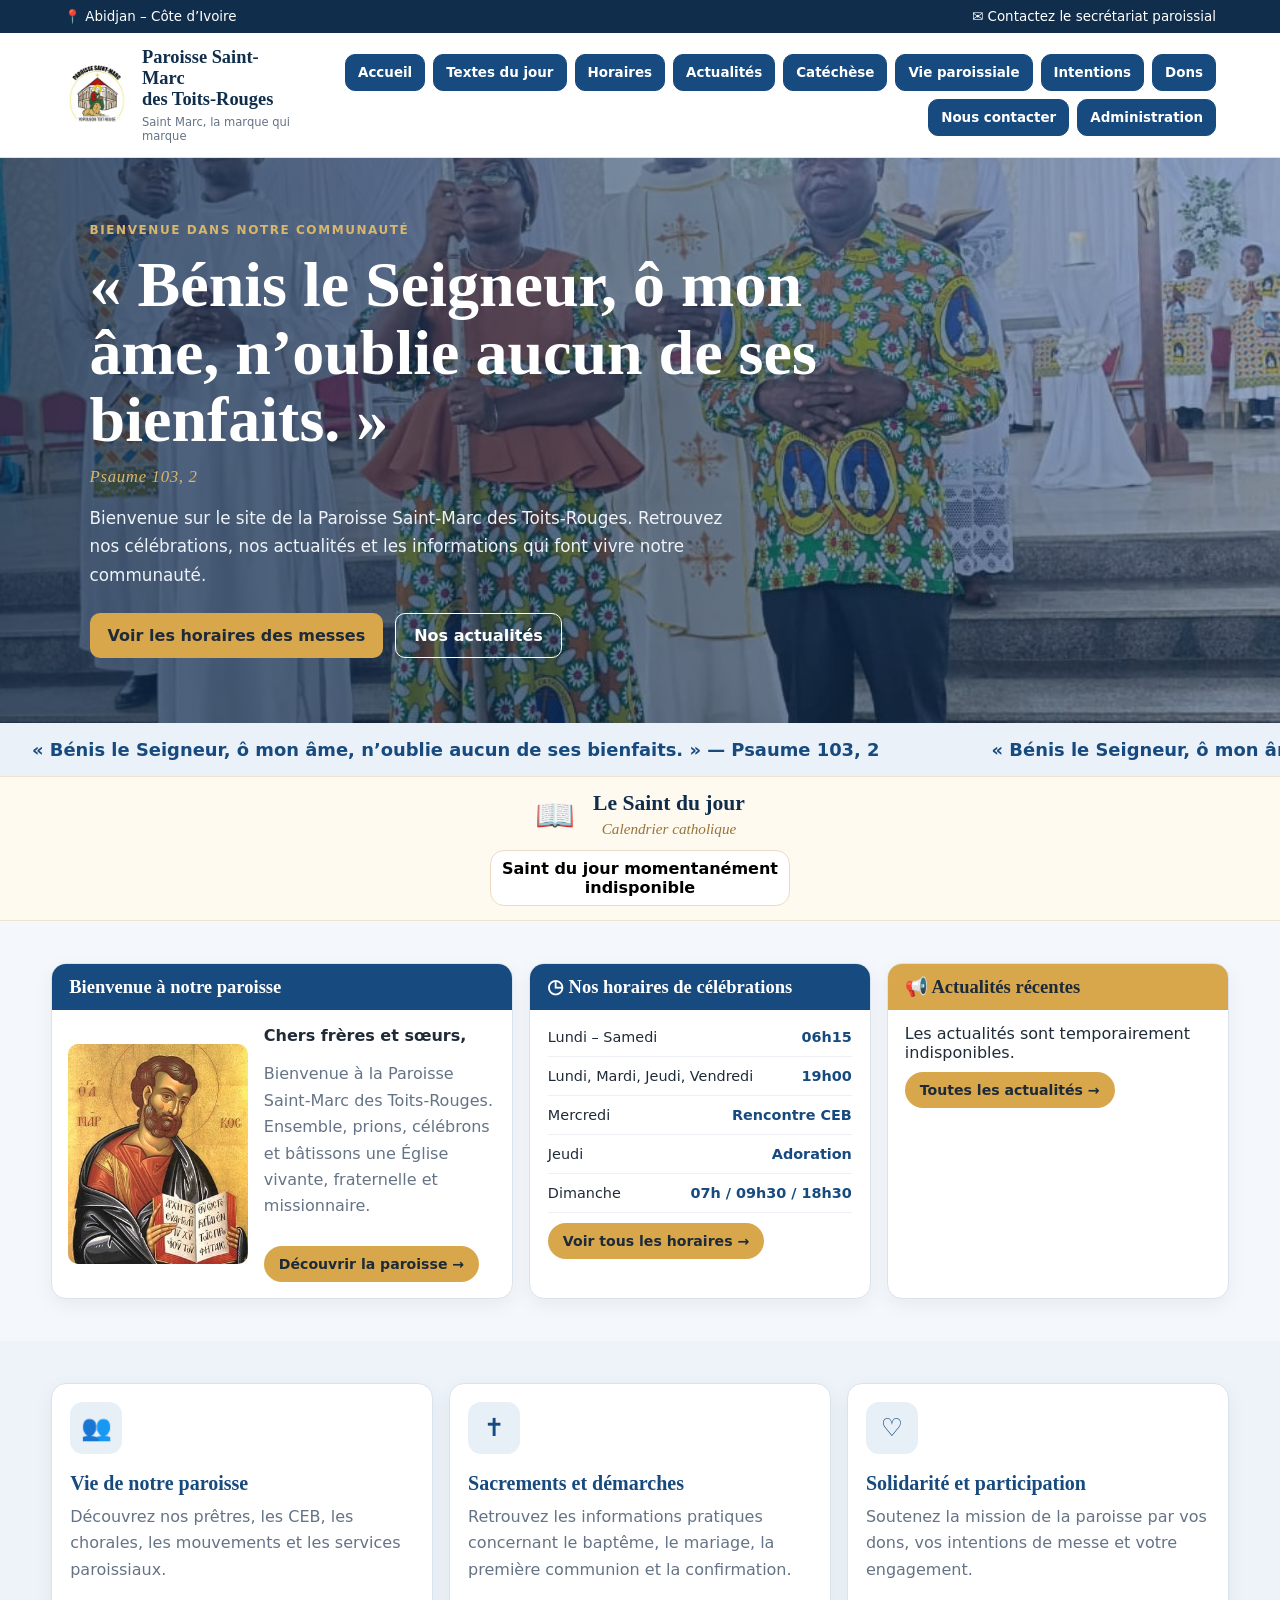
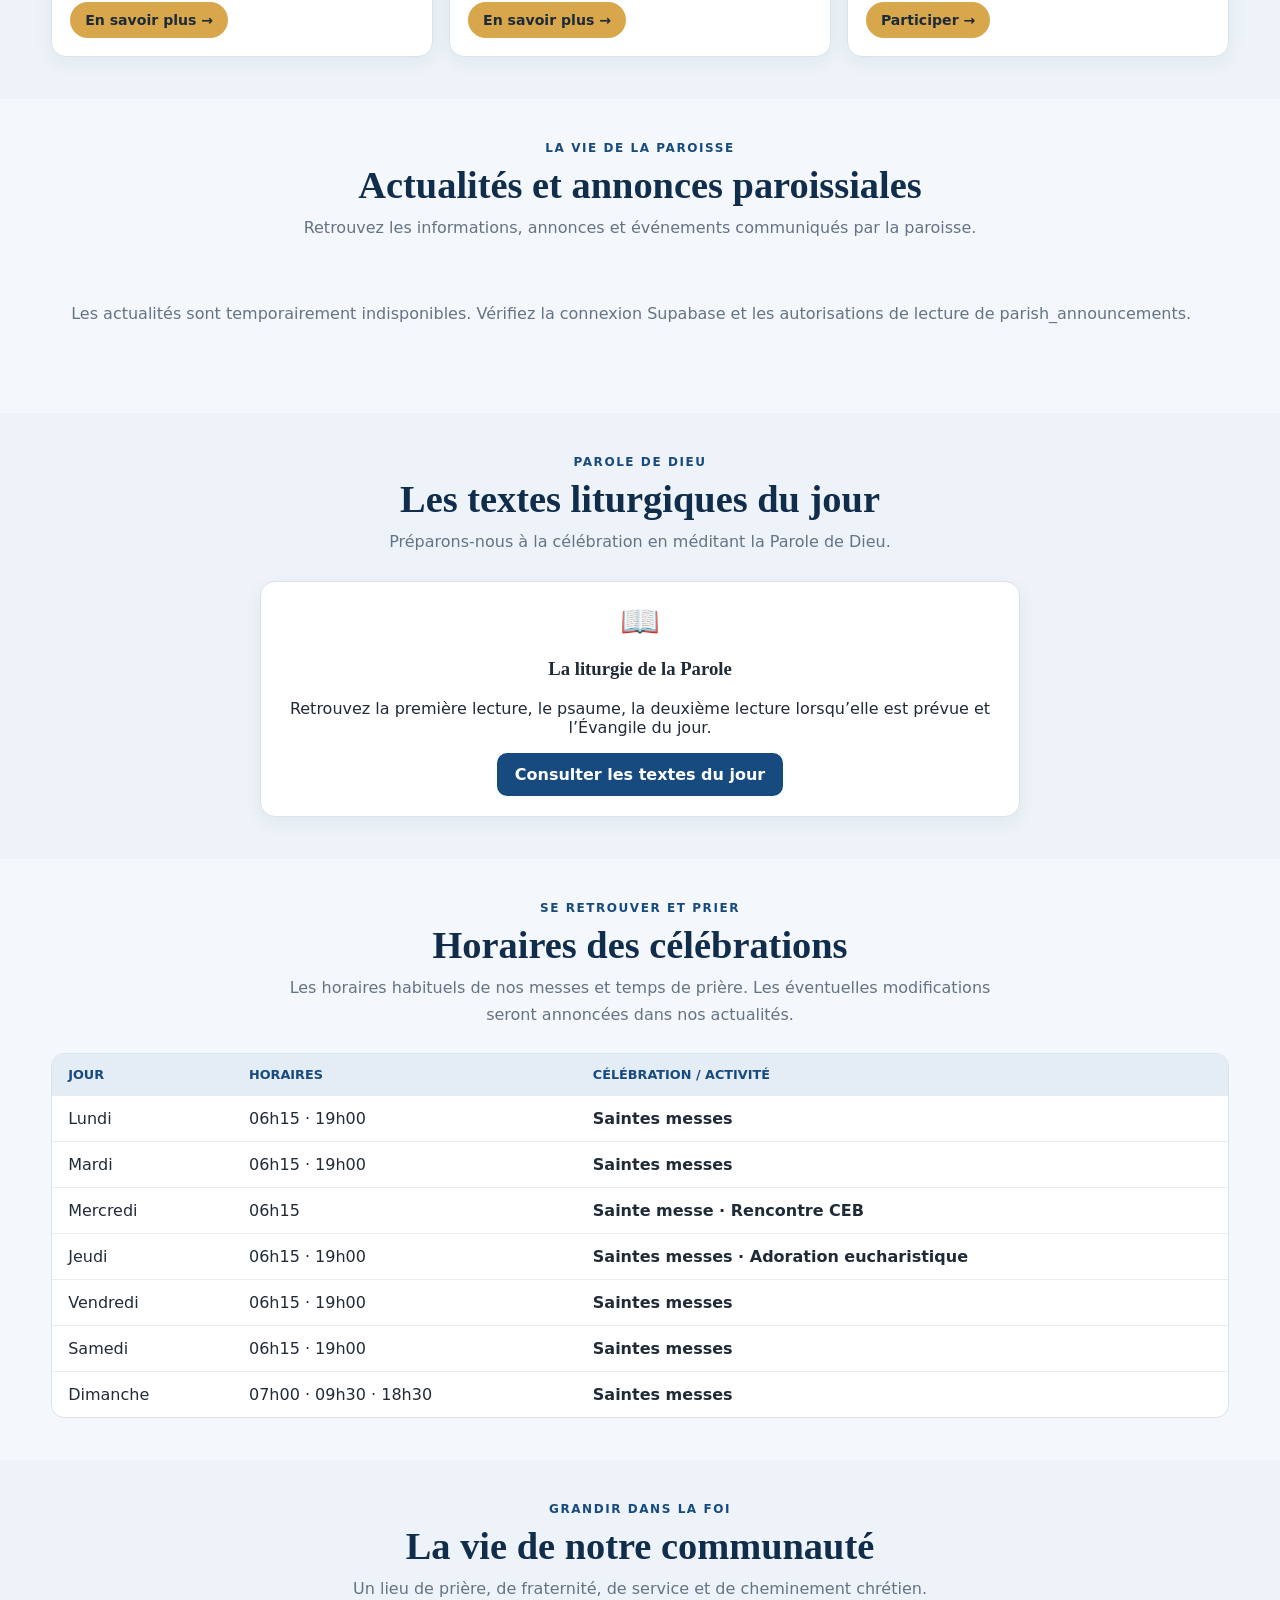
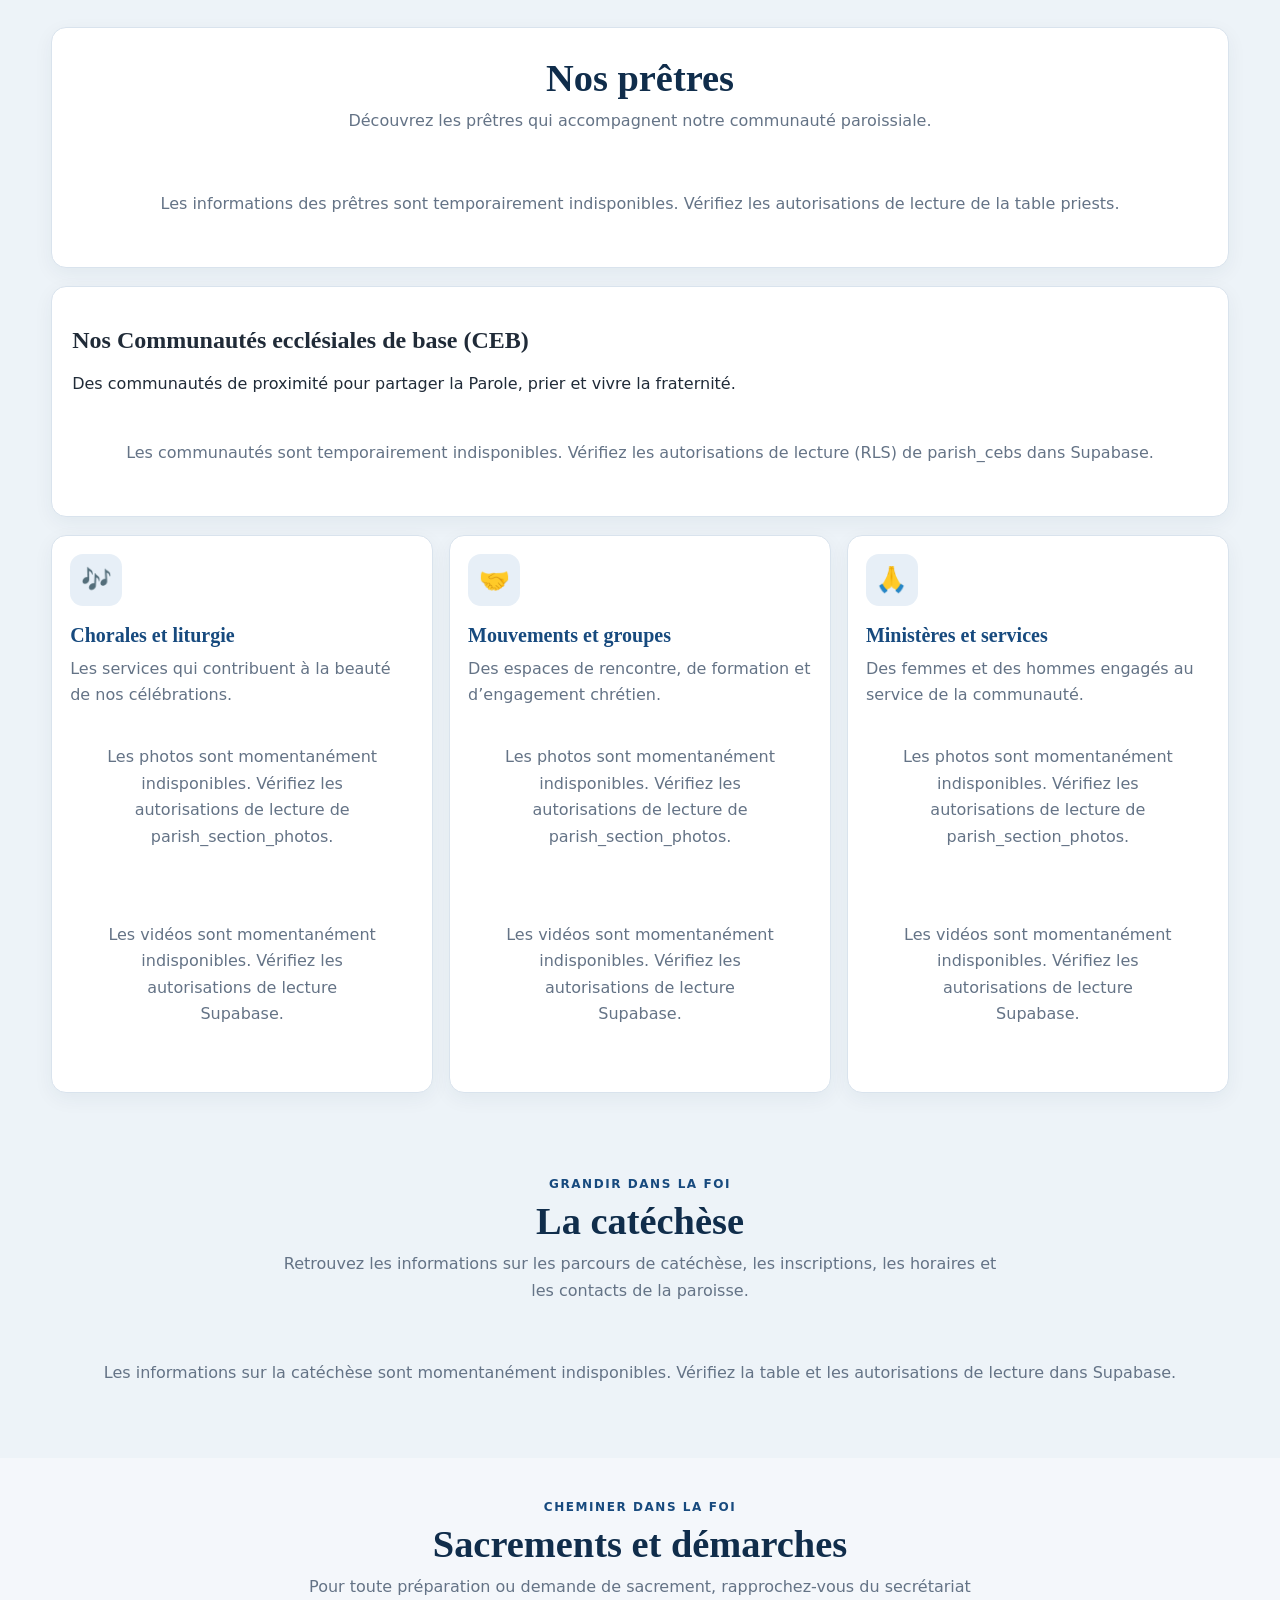
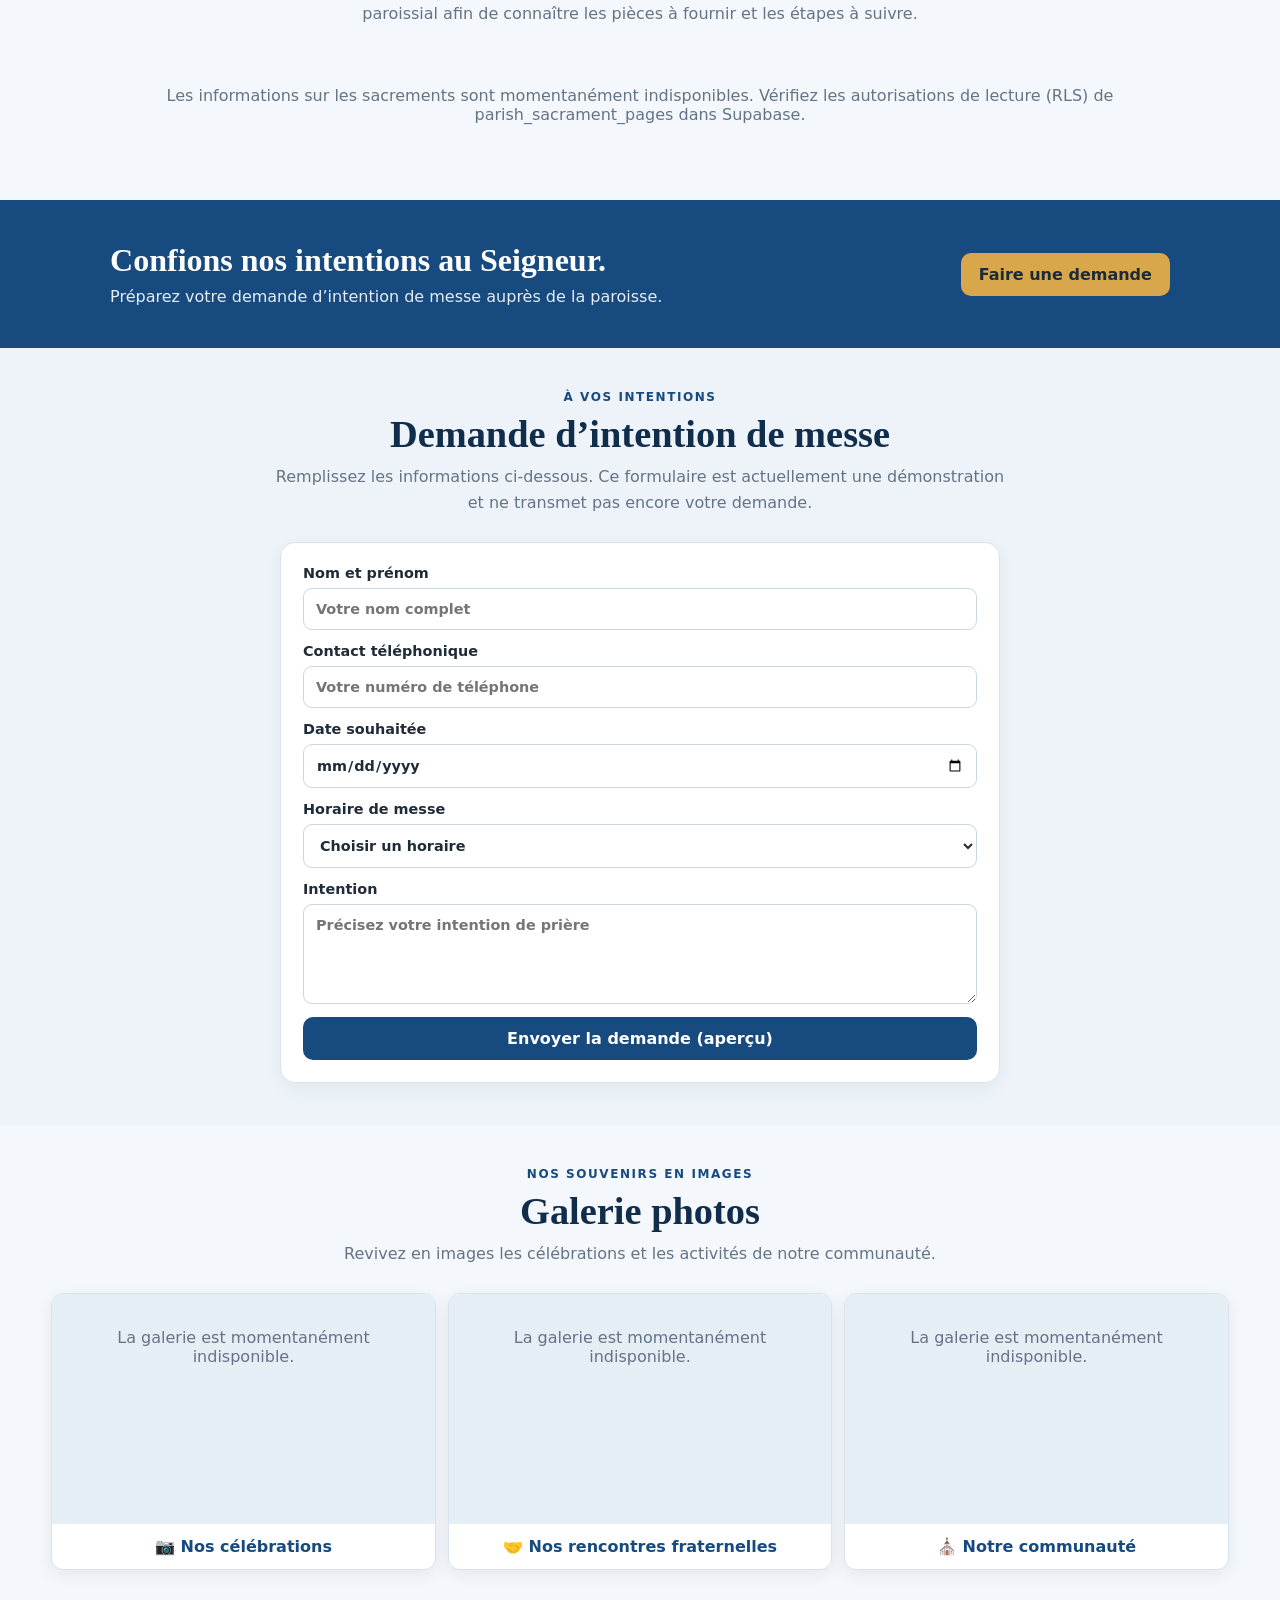
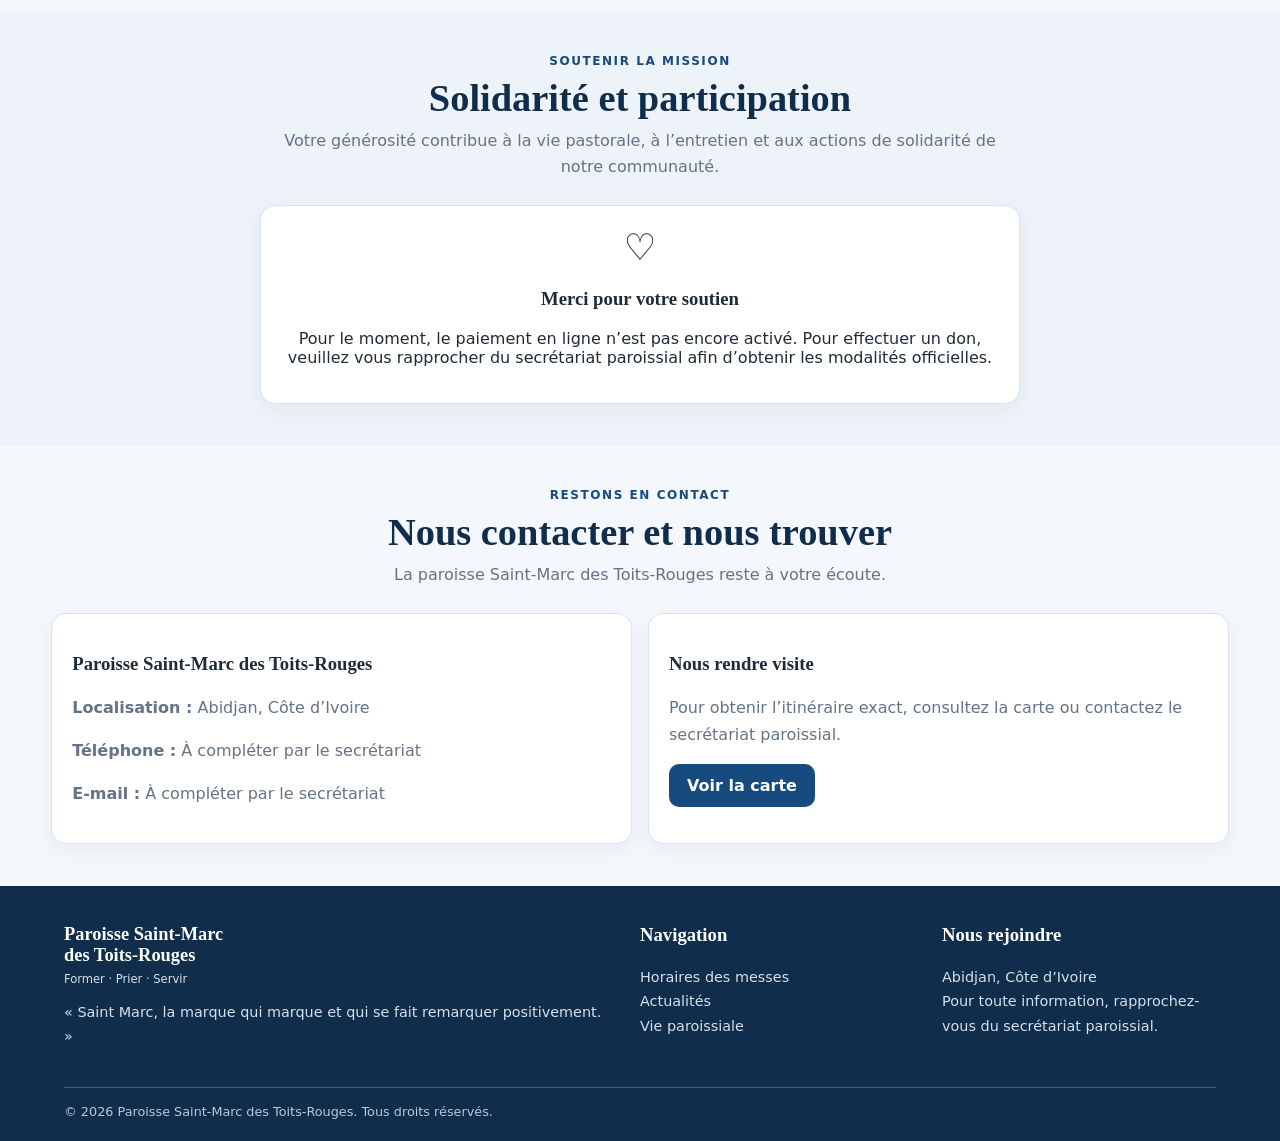
==== index.html @ f958ff2e "Update index.html" ====
<!DOCTYPE html>
<html lang="fr">
<head>
<meta charset="UTF-8">
<meta name="viewport" content="width=device-width, initial-scale=1.0">
<meta name="theme-color" content="#174A7E">
<meta name="description" content="Bienvenue sur le site de la Paroisse Saint-Marc des Toits-Rouges à Abidjan. Retrouvez les horaires, actualités et informations paroissiales.">
<title>Paroisse Saint-Marc des Toits-Rouges</title>
<style>
:root{--blue:#174A7E;--blue-dark:#102D4B;--gold:#D8A64B;--ink:#202B38;--paper:#F4F7FB;--white:#fff;--muted:#647386;--line:#D9E3ED;--serif:Georgia,"Times New Roman",serif;--sans:Inter,ui-sans-serif,system-ui,-apple-system,"Segoe UI",sans-serif}
*{box-sizing:border-box}html{scroll-behavior:smooth;scroll-padding-top:18px}body{margin:0;background:var(--paper);color:var(--ink);font-family:var(--sans)}a{color:inherit;text-decoration:none}button,input,textarea,select{font:inherit}
.topbar{display:flex;justify-content:space-between;gap:12px;flex-wrap:wrap;padding:9px 5%;background:var(--blue-dark);color:#fff;font-size:.84rem}
header{display:flex;align-items:center;justify-content:space-between;gap:22px;padding:14px 5%;background:#fff;border-bottom:1px solid var(--line)}
.brand{display:flex;align-items:center;gap:12px;min-width:230px}.logo-container{flex:0 0 auto}.logo-container img{display:block;width:66px;height:66px;object-fit:contain}.brand strong{display:block;font:700 1.15rem/1.15 var(--serif);color:var(--blue-dark)}.brand small{display:block;margin-top:5px;color:var(--muted);font-size:.72rem}
nav{display:flex;align-items:center;justify-content:flex-end;gap:8px;flex-wrap:wrap}nav a{display:inline-flex;align-items:center;justify-content:center;padding:10px 12px;border:1px solid var(--blue);border-radius:10px;background:var(--blue);color:#fff;font-size:.84rem;font-weight:700;transition:.2s}nav a:hover,nav a:focus-visible{background:var(--gold);border-color:var(--gold);color:#1D2A38}
.hero{position:relative;isolation:isolate;overflow:hidden;min-height:350px;display:flex;align-items:center;padding:65px 7%;color:#fff;background:var(--blue-dark)}.hero-slides{position:absolute;inset:0;z-index:0;pointer-events:none}.hero-slide{position:absolute;inset:0;opacity:0;transition:opacity 1.2s}.hero-slide.is-active{opacity:1}.hero-slide img{width:100%;height:100%;display:block;object-fit:cover;object-position:center}.hero-slides:after{content:"";position:absolute;inset:0;z-index:1;background:linear-gradient(90deg,rgba(10,38,69,.72),rgba(23,74,126,.35))}.hero-inner{position:relative;z-index:2;max-width:760px}.eyebrow{color:#D8B66C;text-transform:uppercase;letter-spacing:.13em;font-size:.75rem;font-weight:800}h1,h2,h3{font-family:var(--serif)}h1{max-width:800px;margin:14px 0;font-size:clamp(2.3rem,5vw,4.4rem);line-height:1.05}.hero p{max-width:650px;color:#edf3f8;line-height:1.7;font-size:1.05rem}.hero-verse-reference{margin-top:12px;color:#D8B66C;font:italic 1.05rem var(--serif);letter-spacing:.04em}.hero-actions{display:flex;gap:12px;flex-wrap:wrap;margin-top:24px}
.btn{display:inline-flex;align-items:center;justify-content:center;border:0;border-radius:10px;padding:12px 18px;background:var(--blue);color:#fff;font-weight:750;cursor:pointer}.btn.gold{background:var(--gold);color:#1D2A38}.btn.outline{border:1px solid #fff;background:transparent;color:#fff}.btn:hover{filter:brightness(1.06)}
.scripture{text-align:center;padding:16px 0;background:#EAF1F8;color:var(--blue);font:700 1.12rem var(--sans);overflow:hidden;white-space:nowrap}
.slogan-ticker{position:relative}
.slogan-track{display:flex;width:max-content;align-items:center;gap:5rem;animation:sloganScroll 24s linear infinite}
.slogan-track span{flex:0 0 auto;padding-left:2rem}
.slogan-ticker:hover .slogan-track{animation-play-state:paused}
@keyframes sloganScroll{from{transform:translateX(0)}to{transform:translateX(-50%)}}
@media(prefers-reduced-motion:reduce){.slogan-track{animation:none;width:auto;justify-content:center;white-space:normal;padding:0 16px}.slogan-track span[aria-hidden="true"]{display:none}}
.container{width:min(1180px,92%);margin:auto}.section{padding:42px 0}.section-head{text-align:center;max-width:740px;margin:0 auto 25px}.section-head .eyebrow{color:var(--blue)}.section-head h2{margin:8px 0;font-size:clamp(1.8rem,3vw,2.5rem);color:var(--blue-dark)}.section-head p{margin:0;color:var(--muted);line-height:1.65}
.home-grid{display:grid;grid-template-columns:1.35fr 1fr 1fr;gap:16px;align-items:stretch}.card{background:#fff;border:1px solid var(--line);border-radius:15px;overflow:hidden;box-shadow:0 6px 20px rgba(20,48,75,.055)}.card-pad{padding:20px}.card-title{margin:0;padding:12px 17px;background:var(--blue);color:#fff;font:700 1.16rem var(--serif)}.card-title.gold{background:var(--gold);color:#1D2A38}
.welcome-content{display:grid;grid-template-columns:42% 1fr;gap:16px;align-items:center;padding:16px}.welcome-picture{width:100%;height:220px;min-height:190px;border-radius:10px;overflow:hidden;background:linear-gradient(145deg,#dce8f3,#f6ead2);display:block;object-fit:cover;object-position:center}.welcome-content p,.feature-card p{color:var(--muted);line-height:1.65}.card-link{display:inline-flex;margin-top:10px;padding:10px 15px;border-radius:30px;background:var(--gold);color:#1D2A38;font-size:.88rem;font-weight:800}
.mini-schedule{padding:8px 18px 16px}.schedule-line{display:flex;justify-content:space-between;gap:12px;padding:11px 0;border-bottom:1px solid #edf1f5;font-size:.9rem}.schedule-line:last-child{border:0}.schedule-line strong{color:var(--blue)}.news-preview{padding:14px 17px}.news-preview p{color:var(--muted);line-height:1.55}
.saint-section{padding:14px 5%;background:#fffaf0;border-top:1px solid #f0e3cd;border-bottom:1px solid #f0e3cd}.saint-strip{display:flex;align-items:center;justify-content:center;gap:18px;text-align:center}.saint-strip .saint-icon{font-size:2rem;color:var(--blue)}.saint-strip h2{margin:0;color:var(--blue-dark);font-size:1.35rem}.saint-strip p{margin:4px 0 0;color:#98733A;font:italic .95rem var(--serif)}.saint-card{display:flex;justify-content:center;margin-top:12px}.saint-image-button{width:min(100%,300px);padding:8px;border:1px solid #eadcc6;border-radius:14px;background:#fff;cursor:pointer}.saint-image{display:block;width:100%;height:230px;object-fit:contain;border-radius:9px;background:#f4ecdf}.saint-modal{display:none;position:fixed;inset:0;z-index:10001;padding:18px;background:rgba(10,20,30,.75);align-items:center;justify-content:center}.saint-modal.is-open{display:flex}.saint-modal-content{width:min(760px,100%);max-height:90vh;overflow:auto;padding:24px;border-radius:16px;background:#fffaf0}.saint-modal-close{float:right;border:0;border-radius:50%;width:38px;height:38px;background:var(--blue);color:#fff;font-size:1.5rem;cursor:pointer}.saint-modal-content h3{color:var(--blue);font-size:1.7rem}.saint-modal-date{color:#98733A;font-weight:800}.saint-modal-image{display:block;width:min(100%,260px);max-height:260px;object-fit:contain;margin:15px auto}.saint-modal-description{white-space:pre-line;line-height:1.75;color:#62594f}.saint-source{color:var(--blue);text-decoration:underline}
.feature-grid{display:grid;grid-template-columns:repeat(3,1fr);gap:16px}.feature-card{padding:0 0 18px}.feature-card .feature-icon{display:grid;place-items:center;width:52px;height:52px;margin:18px;border-radius:13px;background:#E7EFF7;color:var(--blue);font-size:1.55rem}.feature-card h3{margin:0 18px;color:var(--blue);font-size:1.25rem}.feature-card p{margin:9px 18px}.feature-card .card-link{margin-left:18px}.section-tint{background:#edf3f8}
.announcements-list{display:flex;gap:16px;overflow-x:auto;padding:4px 2px 14px;scroll-snap-type:x mandatory;scrollbar-width:thin}.announcement{flex:0 0 min(360px,85vw);padding:0;overflow:hidden;scroll-snap-align:start}.announcement img{display:block;width:100%;height:185px;object-fit:cover}.announcement-content{padding:17px}.pill{display:inline-block;padding:5px 9px;border-radius:30px;background:#E7EFF7;color:var(--blue);font-size:.72rem;font-weight:800;text-transform:uppercase}.announcement-content h3{margin:9px 0;color:var(--blue);font-size:1.2rem}.announcement-content p{color:var(--muted);line-height:1.6}.news-controls{display:flex;justify-content:center;gap:10px;margin-top:15px}.news-controls button{width:40px;height:40px;border:0;border-radius:50%;background:var(--blue);color:#fff;font-size:1.3rem;cursor:pointer}
.schedule-wrap{overflow-x:auto;border:1px solid var(--line);border-radius:13px;background:#fff}table{width:100%;border-collapse:collapse;min-width:540px}th,td{text-align:left;padding:13px 16px;border-bottom:1px solid #e9eef3}th{background:#E4EDF6;color:var(--blue);font-size:.8rem;text-transform:uppercase}tr:last-child td{border:0}td:last-child{font-weight:650}
.priests-grid,.cebs-grid{display:grid;grid-template-columns:repeat(auto-fit,minmax(210px,1fr));gap:16px}.priest-card{padding:0;text-align:center}.priest-photo{display:block;width:100%;height:260px;object-fit:contain;background:#eee5d8}.priest-info{padding:16px}.priest-info h3,.ceb-name{margin:0 0 7px;color:var(--blue);font-size:1.12rem}.priest-function{color:#98733A;font-weight:800}.priest-biography{color:var(--muted);line-height:1.55}.ceb-item{display:flex;align-items:center;gap:12px;padding:14px;border:1px solid var(--line);border-radius:12px;background:#fff}.ceb-symbol{width:38px;height:38px;flex:0 0 38px;display:grid;place-items:center;border-radius:50%;background:#E7EFF7;color:var(--blue)}.ceb-name{margin:0}.empty-message{text-align:center;color:var(--muted);padding:18px;grid-column:1/-1}
.callout{padding:42px 5%;background:var(--blue);color:#fff}.callout-inner{width:min(1180px,92%);margin:auto;display:flex;align-items:center;justify-content:space-between;gap:22px;flex-wrap:wrap}.callout h2{margin:0 0 8px;font-size:2rem}.callout p{margin:0;color:#e5eef7}.form-card{max-width:720px;margin:auto;padding:22px}form{display:grid;gap:13px}label{display:grid;gap:7px;font-size:.9rem;font-weight:700}input,textarea,select{width:100%;padding:12px;border:1px solid #c9d7e5;border-radius:9px;background:#fff;color:var(--ink)}textarea{min-height:100px;resize:vertical}.notice{display:none;padding:12px;border-radius:8px;background:#e8f3e8;color:#24552b}
.gallery-grid{display:grid;grid-template-columns:repeat(3,1fr);gap:12px}.gallery-placeholder{min-height:145px;display:grid;place-items:center;text-align:center;padding:18px;border-radius:12px;background:linear-gradient(135deg,#e5edf5,#fff3dc);color:var(--blue);font-weight:700}.celebrations-card{min-width:0;overflow:hidden;border:1px solid var(--line);border-radius:12px;background:#fff;box-shadow:0 5px 18px rgba(20,48,75,.07)}.celebrations-slideshow{position:relative;height:230px;overflow:hidden;background:#e5edf5}.celebration-slide{position:absolute;inset:0;opacity:0;transition:opacity .8s ease}.celebration-slide.is-active{opacity:1}.celebration-slide img{display:block;width:100%;height:100%;object-fit:cover;cursor:zoom-in}.celebrations-caption{padding:13px 15px;text-align:center;color:var(--blue);font-weight:800}.celebrations-controls{position:absolute;inset:0;display:flex;align-items:center;justify-content:space-between;padding:0 10px;pointer-events:none}.celebrations-controls button{pointer-events:auto;width:38px;height:38px;border:0;border-radius:50%;background:rgba(16,45,75,.78);color:#fff;font-size:1.45rem;cursor:pointer}.celebrations-dots{position:absolute;left:0;right:0;bottom:10px;display:flex;justify-content:center;gap:8px}.celebrations-dots button{width:9px;height:9px;padding:0;border:1px solid #fff;border-radius:50%;background:rgba(255,255,255,.55);cursor:pointer}.celebrations-dots button.is-active{background:var(--gold);transform:scale(1.25)}.gallery-placeholder.future-gallery{min-height:230px}.gallery-lightbox{display:none;position:fixed;inset:0;z-index:10002;align-items:center;justify-content:center;padding:22px;background:rgba(5,15,25,.9)}.gallery-lightbox.is-open{display:flex}.gallery-lightbox img{display:block;max-width:min(1100px,94vw);max-height:85vh;object-fit:contain;border-radius:8px}.gallery-lightbox-close{position:absolute;top:18px;right:22px;width:42px;height:42px;border:0;border-radius:50%;background:#fff;color:var(--blue-dark);font-size:1.8rem;cursor:pointer}
.section-videos{display:grid;grid-template-columns:1fr;gap:14px;margin:16px 18px 20px}
.section-video-card{min-width:0;padding:12px;border:1px solid var(--line);border-radius:12px;background:#f8fafc}
.section-video-card video{display:block;width:100%;max-height:260px;aspect-ratio:16/9;object-fit:contain;border-radius:9px;background:#101820}
.section-video-card h4{margin:12px 0 6px;color:var(--blue);font:700 1.05rem var(--serif)}
.section-video-card p{margin:0;color:var(--muted);font-size:.9rem;line-height:1.6;white-space:pre-line}
.section-video-empty{grid-column:1/-1;padding:12px;text-align:center;color:var(--muted);font-size:.9rem}
.section-photos{display:grid;grid-template-columns:repeat(auto-fit,minmax(130px,1fr));gap:10px;margin:0 18px 18px}
.section-photo-card{min-width:0;overflow:hidden;border:1px solid var(--line);border-radius:10px;background:#f8fafc}
.section-photo-card img{display:block;width:100%;height:150px;object-fit:cover;cursor:zoom-in}
.section-photo-caption{padding:8px 10px;color:var(--muted);font-size:.82rem;overflow-wrap:anywhere}
.contact-grid{display:grid;grid-template-columns:1fr 1fr;gap:16px}.contact-box{padding:20px}.contact-box p{line-height:1.7;color:var(--muted)}
footer{padding:38px 5% 22px;background:var(--blue-dark);color:#fff}.footer-grid{width:min(1180px,100%);margin:auto;display:grid;grid-template-columns:2fr 1fr 1fr;gap:28px}footer p,footer a{color:#d5e0eb;line-height:1.7;font-size:.9rem}footer h3{margin-top:0}.copyright{width:min(1180px,100%);margin:24px auto 0;padding-top:16px;border-top:1px solid #46617b;color:#b8c8d8;font-size:.8rem}
@media(max-width:950px){header{align-items:flex-start;flex-direction:column}.home-grid{grid-template-columns:1fr 1fr}.welcome-card{grid-column:1/-1}}
@media(max-width:650px){.topbar{font-size:.76rem}header{padding:13px 4%}.brand{min-width:0}nav{justify-content:flex-start}nav a{font-size:.78rem;padding:9px}.hero{min-height:390px;padding:55px 5%}.home-grid,.feature-grid,.contact-grid{grid-template-columns:1fr}.welcome-card{grid-column:auto}.welcome-content{grid-template-columns:1fr}.welcome-picture{min-height:125px}.section{padding:34px 0}.gallery-grid{grid-template-columns:1fr}.footer-grid{grid-template-columns:1fr}.saint-strip{gap:10px}.saint-strip h2{font-size:1.15rem}.section-videos{margin:14px}}
@media(prefers-reduced-motion:reduce){html{scroll-behavior:auto}.hero-slide{transition:none}}

/* Cartes des sacrements chargées depuis Supabase. */
.sacrament-grid{display:grid;grid-template-columns:repeat(3,minmax(0,1fr));gap:16px;align-items:start}
.sacrament-card{min-width:0;padding:0 0 18px}
.sacrament-card .feature-icon{display:grid;place-items:center;width:52px;height:52px;margin:18px;border-radius:13px;background:#E7EFF7;color:var(--blue);font-size:1.55rem}
.sacrament-card h3{margin:0 18px;color:var(--blue);font-size:1.25rem}
.sacrament-card .sacrament-summary,.sacrament-card .sacrament-content{margin:9px 18px;color:var(--muted);line-height:1.65;white-space:pre-line}
.sacrament-card .sacrament-content p{margin:8px 0}
.sacrament-card .sacrament-content ul,.sacrament-card .sacrament-content ol{padding-left:22px}
.sacrament-card .sacrament-content a{color:var(--blue);text-decoration:underline}
.sacrament-media-list{display:grid;grid-template-columns:repeat(auto-fit,minmax(145px,1fr));gap:10px;margin:14px 18px 0}
.sacrament-media-item{min-width:0;overflow:hidden;border:1px solid var(--line);border-radius:10px;background:#f8fafc}
.sacrament-media-item img{display:block;width:100%;height:190px;object-fit:cover;cursor:zoom-in}
.sacrament-media-item video{display:block;width:100%;max-height:220px;aspect-ratio:16/9;object-fit:contain;background:#101820}
.sacrament-media-caption{padding:8px 10px;color:var(--muted);font-size:.82rem;overflow-wrap:anywhere}
.sacrament-empty-media{margin:12px 18px 0;color:var(--muted);font-size:.85rem}
@media(max-width:850px){.sacrament-grid{grid-template-columns:repeat(2,minmax(0,1fr))}}
@media(max-width:650px){.sacrament-grid{grid-template-columns:1fr}.sacrament-media-list{grid-template-columns:1fr 1fr}.sacrament-media-item img{height:160px}}


#catechese .catechesis-card{height:100%;display:flex;flex-direction:column;gap:10px}
#catechese .catechesis-card h3{color:var(--blue,#174A7E);margin:4px 0}
#catechese .catechesis-meta{display:grid;gap:7px;padding:12px;background:#f8f5ef;border-radius:10px;font-size:.94rem}
#catechese .catechesis-meta p{margin:0}
#catechese .catechesis-card .catechesis-description{line-height:1.75;white-space:pre-line}
#catechese .catechesis-card .catechesis-contact{margin-top:auto;padding-top:10px}
#catechese .catechesis-card .catechesis-contact a{overflow-wrap:anywhere}

</style>
</head>
<body>
<div id="app">
  <div class="topbar"><span>📍 Abidjan – Côte d’Ivoire</span><span>✉ Contactez le secrétariat paroissial</span></div>
  <header>
    <div class="brand"><div class="logo-container"><img src="LOGO%20SAINT%20MARC.jpg" alt="Logo de la paroisse Saint-Marc" onerror="this.style.display='none'"></div><a href="#accueil"><span><strong>Paroisse Saint-Marc<br>des Toits-Rouges</strong><small>Saint Marc, la marque qui marque</small></span></a></div>
    <nav aria-label="Navigation principale">
      <a href="#accueil">Accueil</a><a href="#textes-du-jour">Textes du jour</a><a href="#horaires">Horaires</a><a href="#actualites">Actualités</a><a href="#catechese">Catéchèse</a><a href="#vie-paroissiale">Vie paroissiale</a><a href="#intentions">Intentions</a><a href="#dons">Dons</a><a href="#contact">Nous contacter</a><a href="/admin.html">Administration</a>
    </nav>
  </header>
  <main>
    <section class="hero" id="accueil">
      <div class="hero-slides" aria-hidden="true"><div class="hero-slide is-active"><img src="banniere-1.jpeg" alt=""></div><div class="hero-slide"><img src="banniere-2.jpeg" alt=""></div></div>
      <div class="hero-inner"><div class="eyebrow">Bienvenue dans notre communauté</div><h1>« Bénis le Seigneur, ô mon âme, n’oublie aucun de ses bienfaits. »</h1><div class="hero-verse-reference">Psaume 103, 2</div><p>Bienvenue sur le site de la Paroisse Saint-Marc des Toits-Rouges. Retrouvez nos célébrations, nos actualités et les informations qui font vivre notre communauté.</p><div class="hero-actions"><a class="btn gold" href="#horaires">Voir les horaires des messes</a><a class="btn outline" href="#actualites">Nos actualités</a></div></div>
    </section>
    <div class="scripture slogan-ticker" role="region" aria-label="Verset biblique — Psaume 103, 2">
  <div class="slogan-track">
    <span>« Bénis le Seigneur, ô mon âme, n’oublie aucun de ses bienfaits. » — Psaume 103, 2</span>
    <span aria-hidden="true">« Bénis le Seigneur, ô mon âme, n’oublie aucun de ses bienfaits. » — Psaume 103, 2</span>
  </div>
</div>
    <section class="saint-section" id="saint-du-jour"><div class="saint-strip"><span class="saint-icon">📖</span><div><h2>Le Saint du jour</h2><p id="saintDate">Découvrez le saint célébré aujourd’hui</p></div></div><div class="saint-card"><button type="button" class="saint-image-button" id="saintImageButton" aria-label="Découvrir le saint du jour" aria-haspopup="dialog" aria-controls="saintModal"><img id="saintImage" class="saint-image" src="" alt="Image du saint du jour" style="display:none"><strong id="saintCardName">Chargement du saint du jour…</strong></button></div></section>
    <section class="section" id="bienvenue"><div class="container"><div class="home-grid">
      <article class="card welcome-card"><h2 class="card-title">Bienvenue à notre paroisse</h2><div class="welcome-content"><img class="welcome-picture" src="saint-marc.jpg" alt="Saint Marc, saint patron de notre paroisse"><div><strong>Chers frères et sœurs,</strong><p>Bienvenue à la Paroisse Saint-Marc des Toits-Rouges. Ensemble, prions, célébrons et bâtissons une Église vivante, fraternelle et missionnaire.</p><a class="card-link" href="#vie-paroissiale">Découvrir la paroisse →</a></div></div></article>
      <article class="card" id="horaires-accueil"><h2 class="card-title">◷ Nos horaires de célébrations</h2><div class="mini-schedule"><div class="schedule-line"><span>Lundi – Samedi</span><strong>06h15</strong></div><div class="schedule-line"><span>Lundi, Mardi, Jeudi, Vendredi</span><strong>19h00</strong></div><div class="schedule-line"><span>Mercredi</span><strong>Rencontre CEB</strong></div><div class="schedule-line"><span>Jeudi</span><strong>Adoration</strong></div><div class="schedule-line"><span>Dimanche</span><strong>07h / 09h30 / 18h30</strong></div><a class="card-link" href="#horaires">Voir tous les horaires →</a></div></article>
      <article class="card"><h2 class="card-title gold">📢 Actualités récentes</h2><div class="news-preview"><div id="homeNews"><p>Chargement des dernières annonces paroissiales…</p></div><a class="card-link" href="#actualites">Toutes les actualités →</a></div></article>
    </div></div></section>
    <section class="section section-tint" id="rubriques"><div class="container"><div class="feature-grid">
      <article class="card feature-card"><div class="feature-icon">👥</div><h3>Vie de notre paroisse</h3><p>Découvrez nos prêtres, les CEB, les chorales, les mouvements et les services paroissiaux.</p><a class="card-link" href="#vie-paroissiale">En savoir plus →</a></article>
      <article class="card feature-card"><div class="feature-icon">✝</div><h3>Sacrements et démarches</h3><p>Retrouvez les informations pratiques concernant le baptême, le mariage, la première communion et la confirmation.</p><a class="card-link" href="#sacrements">En savoir plus →</a></article>
      <article class="card feature-card"><div class="feature-icon">♡</div><h3>Solidarité et participation</h3><p>Soutenez la mission de la paroisse par vos dons, vos intentions de messe et votre engagement.</p><a class="card-link" href="#dons">Participer →</a></article>
    </div></div></section>
    <section class="section" id="actualites"><div class="container"><div class="section-head"><div class="eyebrow">La vie de la paroisse</div><h2>Actualités et annonces paroissiales</h2><p>Retrouvez les informations, annonces et événements communiqués par la paroisse.</p></div><div id="announcementsList" class="announcements-list" aria-live="polite"><article class="card announcement"><div class="announcement-content"><h3>Chargement des annonces…</h3><p>Les annonces publiées par la paroisse seront affichées ici.</p></div></article></div></div></section>
    <section class="section section-tint" id="textes-du-jour"><div class="container"><div class="section-head"><div class="eyebrow">Parole de Dieu</div><h2>Les textes liturgiques du jour</h2><p>Préparons-nous à la célébration en méditant la Parole de Dieu.</p></div><div class="card card-pad" style="max-width:760px;margin:auto;text-align:center"><div style="font-size:2rem;color:var(--blue)">📖</div><h3>La liturgie de la Parole</h3><p>Retrouvez la première lecture, le psaume, la deuxième lecture lorsqu’elle est prévue et l’Évangile du jour.</p><a class="btn" href="https://www.aelf.org/" target="_blank" rel="noopener noreferrer">Consulter les textes du jour</a></div></div></section>
    <section class="section" id="horaires"><div class="container"><div class="section-head"><div class="eyebrow">Se retrouver et prier</div><h2>Horaires des célébrations</h2><p>Les horaires habituels de nos messes et temps de prière. Les éventuelles modifications seront annoncées dans nos actualités.</p></div><div class="schedule-wrap"><table><thead><tr><th>Jour</th><th>Horaires</th><th>Célébration / activité</th></tr></thead><tbody>
      <tr><td>Lundi</td><td>06h15 · 19h00</td><td>Saintes messes</td></tr><tr><td>Mardi</td><td>06h15 · 19h00</td><td>Saintes messes</td></tr><tr><td>Mercredi</td><td>06h15</td><td>Sainte messe · Rencontre CEB</td></tr><tr><td>Jeudi</td><td>06h15 · 19h00</td><td>Saintes messes · Adoration eucharistique</td></tr><tr><td>Vendredi</td><td>06h15 · 19h00</td><td>Saintes messes</td></tr><tr><td>Samedi</td><td>06h15 · 19h00</td><td>Saintes messes</td></tr><tr><td>Dimanche</td><td>07h00 · 09h30 · 18h30</td><td>Saintes messes</td></tr>
    </tbody></table></div></div></section>
    <section class="section section-tint" id="vie-paroissiale"><div class="container"><div class="section-head"><div class="eyebrow">Grandir dans la foi</div><h2>La vie de notre communauté</h2><p>Un lieu de prière, de fraternité, de service et de cheminement chrétien.</p></div><div class="card card-pad"><div class="section-head"><h2>Nos prêtres</h2><p>Découvrez les prêtres qui accompagnent notre communauté paroissiale.</p></div><div id="priestsList" class="priests-grid"><p class="empty-message">Chargement des prêtres…</p></div></div><div class="card card-pad" style="margin-top:18px"><h2>Nos Communautés ecclésiales de base (CEB)</h2><p>Des communautés de proximité pour partager la Parole, prier et vivre la fraternité.</p><div id="cebsList" class="cebs-grid" aria-live="polite"><p class="empty-message">Chargement des communautés…</p></div></div>
      <div class="feature-grid" style="margin-top:18px">
        <article class="card feature-card"><div class="feature-icon">🎶</div><h3>Chorales et liturgie</h3><p>Les services qui contribuent à la beauté de nos célébrations.</p><div class="section-photos" id="photos-chorales"><p class="section-video-empty">Chargement des photos...</p></div><div class="section-videos" id="videos-chorales"><p class="section-video-empty">Chargement des vidéos...</p></div></article>
        <article class="card feature-card"><div class="feature-icon">🤝</div><h3>Mouvements et groupes</h3><p>Des espaces de rencontre, de formation et d’engagement chrétien.</p><div class="section-photos" id="photos-mouvements"><p class="section-video-empty">Chargement des photos...</p></div><div class="section-videos" id="videos-mouvements"><p class="section-video-empty">Chargement des vidéos...</p></div></article>
        <article class="card feature-card"><div class="feature-icon">🙏</div><h3>Ministères et services</h3><p>Des femmes et des hommes engagés au service de la communauté.</p><div class="section-photos" id="photos-ministeres"><p class="section-video-empty">Chargement des photos...</p></div><div class="section-videos" id="videos-ministeres"><p class="section-video-empty">Chargement des vidéos...</p></div></article>
      </div>
    </div></section>
    <section class="section section-tint" id="catechese"><div class="container"><div class="section-head"><div class="eyebrow">Grandir dans la foi</div><h2>La catéchèse</h2><p>Retrouvez les informations sur les parcours de catéchèse, les inscriptions, les horaires et les contacts de la paroisse.</p></div><div id="catechesisPublicList" class="sacrament-grid" aria-live="polite"><p class="empty-message">Chargement des informations sur la catéchèse…</p></div></div></section>
    <section class="section" id="sacrements"><div class="container"><div class="section-head"><div class="eyebrow">Cheminer dans la foi</div><h2>Sacrements et démarches</h2><p>Pour toute préparation ou demande de sacrement, rapprochez-vous du secrétariat paroissial afin de connaître les pièces à fournir et les étapes à suivre.</p></div><div class="sacrament-grid" id="sacramentPages" aria-live="polite"><p class="empty-message">Chargement des informations sur les sacrements…</p></div></div></section>
    <section class="callout"><div class="callout-inner"><div><h2>Confions nos intentions au Seigneur.</h2><p>Préparez votre demande d’intention de messe auprès de la paroisse.</p></div><a class="btn gold" href="#intentions">Faire une demande</a></div></section>
    <section class="section section-tint" id="intentions"><div class="container"><div class="section-head"><div class="eyebrow">À vos intentions</div><h2>Demande d’intention de messe</h2><p>Remplissez les informations ci-dessous. Ce formulaire est actuellement une démonstration et ne transmet pas encore votre demande.</p></div><div class="card form-card"><form id="intentionForm"><label>Nom et prénom<input required name="name" placeholder="Votre nom complet"></label><label>Contact téléphonique<input required name="phone" type="tel" placeholder="Votre numéro de téléphone"></label><label>Date souhaitée<input required name="date" type="date"></label><label>Horaire de messe<select required name="time"><option value="">Choisir un horaire</option><option>06h15</option><option>07h00</option><option>09h30</option><option>18h30</option><option>19h00</option></select></label><label>Intention<textarea required name="intention" placeholder="Précisez votre intention de prière"></textarea></label><button class="btn" type="submit">Envoyer la demande (aperçu)</button><div class="notice" id="formNotice" role="status">Merci. Ceci est une démonstration : votre demande n’a pas été envoyée ni enregistrée.</div></form></div></div></section>
    <section class="section" id="galerie"><div class="container"><div class="section-head"><div class="eyebrow">Nos souvenirs en images</div><h2>Galerie photos</h2><p>Revivez en images les célébrations et les activités de notre communauté.</p></div><div class="gallery-grid">
      <div class="celebrations-card" aria-label="Diaporama de nos célébrations"><div class="celebrations-slideshow" id="celebrationsSlideshow"><p class="empty-message">Chargement des photos…</p></div><div class="celebrations-caption">📷 Nos célébrations</div></div>
      <div class="celebrations-card" aria-label="Diaporama de nos rencontres fraternelles"><div class="celebrations-slideshow" id="fraternellesSlideshow"><p class="empty-message">Chargement des photos…</p></div><div class="celebrations-caption">🤝 Nos rencontres fraternelles</div></div>
      <div class="celebrations-card" aria-label="Diaporama de notre communauté"><div class="celebrations-slideshow" id="communauteSlideshow"><p class="empty-message">Chargement des photos…</p></div><div class="celebrations-caption">⛪ Notre communauté</div></div>
    </div></div></section>
    <section class="section section-tint" id="dons"><div class="container"><div class="section-head"><div class="eyebrow">Soutenir la mission</div><h2>Solidarité et participation</h2><p>Votre générosité contribue à la vie pastorale, à l’entretien et aux actions de solidarité de notre communauté.</p></div><div class="card card-pad" style="max-width:760px;margin:auto;text-align:center"><div style="font-size:2.3rem">♡</div><h3>Merci pour votre soutien</h3><p>Pour le moment, le paiement en ligne n’est pas encore activé. Pour effectuer un don, veuillez vous rapprocher du secrétariat paroissial afin d’obtenir les modalités officielles.</p></div></div></section>
    <section class="section" id="contact"><div class="container"><div class="section-head"><div class="eyebrow">Restons en contact</div><h2>Nous contacter et nous trouver</h2><p>La paroisse Saint-Marc des Toits-Rouges reste à votre écoute.</p></div><div class="contact-grid"><div class="card contact-box"><h3>Paroisse Saint-Marc des Toits-Rouges</h3><p><strong>Localisation :</strong> Abidjan, Côte d’Ivoire</p><p><strong>Téléphone :</strong> À compléter par le secrétariat</p><p><strong>E-mail :</strong> À compléter par le secrétariat</p></div><div class="card contact-box"><h3>Nous rendre visite</h3><p>Pour obtenir l’itinéraire exact, consultez la carte ou contactez le secrétariat paroissial.</p><a class="btn" href="https://www.google.com/maps/search/?api=1&query=Paroisse+Saint-Marc+des+Toits-Rouges+Abidjan" target="_blank" rel="noopener noreferrer">Voir la carte</a></div></div></div></section>
  </main>
  <footer><div class="footer-grid"><div><div class="brand"><span><strong style="color:#fff">Paroisse Saint-Marc<br>des Toits-Rouges</strong><small style="color:#d5e0eb">Former · Prier · Servir</small></span></div><p>« Saint Marc, la marque qui marque et qui se fait remarquer positivement. »</p></div><div><h3>Navigation</h3><p><a href="#horaires">Horaires des messes</a><br><a href="#actualites">Actualités</a><br><a href="#vie-paroissiale">Vie paroissiale</a></p></div><div><h3>Nous rejoindre</h3><p>Abidjan, Côte d’Ivoire<br>Pour toute information, rapprochez-vous du secrétariat paroissial.</p></div></div><div class="copyright">© 2026 Paroisse Saint-Marc des Toits-Rouges. Tous droits réservés.</div></footer>
  <div class="saint-modal" id="saintModal" role="dialog" aria-modal="true" aria-labelledby="saintModalName"><div class="saint-modal-content"><button type="button" class="saint-modal-close" id="closeSaintModal" aria-label="Fermer">×</button><div class="saint-modal-date" id="saintDateModal">Saint du jour</div><h3 id="saintModalName">Chargement…</h3><img id="saintModalImage" class="saint-modal-image" src="" alt="Image du saint du jour" style="display:none"><p class="saint-modal-description" id="saintDescription">Recherche de la célébration du jour…</p><a id="saintSource" class="saint-source" href="https://nominis.cef.fr/" target="_blank" rel="noopener noreferrer">Source : Nominis</a></div></div>
</div>
<script>
(function(){
  const slides=[...document.querySelectorAll(".hero-slide")];
  if(slides.length<2||window.matchMedia("(prefers-reduced-motion: reduce)").matches)return;
  let current=0;
  window.setInterval(()=>{slides[current].classList.remove("is-active");current=(current+1)%slides.length;slides[current].classList.add("is-active");},5000);
})();
document.getElementById("intentionForm")?.addEventListener("submit",function(event){
  event.preventDefault();
  const notice=document.getElementById("formNotice");
  if(notice)notice.style.display="block";
});
const SUPABASE_URL="https://yheyyjevcmlcujribfhp.supabase.co";
const SUPABASE_PUBLISHABLE_KEY="sb_publishable_2fjZEsGcJ19caWo3vpR43A_l-x1w5-3";
const supabaseHeaders={apikey:SUPABASE_PUBLISHABLE_KEY};
function storagePublicUrl(path){
  if(!path)return "";
  const value=String(path).trim();
  if(/^https?:\/\//i.test(value))return value;
  return `${SUPABASE_URL}/storage/v1/object/public/parish-media/${value.replace(/^\/+/,"")}`;
}
function showMessage(container,message){
  container.replaceChildren();
  const p=document.createElement("p");p.className="empty-message";p.textContent=message;container.append(p);
}

/* Pages des sacrements : lecture des fiches publiées dans parish_sacrament_pages. */
function safeSacramentContent(container, value){
  const raw=String(value||"").trim();
  if(!raw)return;
  // Le contenu peut être du texte simple ou du HTML provenant de l'éditeur.
  if(!/<[a-z][\s\S]*>/i.test(raw)){
    const paragraph=document.createElement("p");paragraph.textContent=raw;container.append(paragraph);return;
  }
  const parsed=new DOMParser().parseFromString(raw,"text/html");
  const allowed=new Set(["P","BR","STRONG","B","EM","I","U","UL","OL","LI","H3","H4","A"]);
  function copySafeNode(node,parent){
    if(node.nodeType===Node.TEXT_NODE){parent.append(document.createTextNode(node.nodeValue||""));return;}
    if(node.nodeType!==Node.ELEMENT_NODE)return;
    if(!allowed.has(node.tagName)){
      [...node.childNodes].forEach(child=>copySafeNode(child,parent));return;
    }
    const clean=document.createElement(node.tagName.toLowerCase());
    if(node.tagName==="A"){
      const href=node.getAttribute("href")||"";
      try{const url=new URL(href,window.location.origin);if(["https:","http:"].includes(url.protocol)){clean.href=url.href;clean.target="_blank";clean.rel="noopener noreferrer";}}
      catch(_error){}
    }
    [...node.childNodes].forEach(child=>copySafeNode(child,clean));parent.append(clean);
  }
  [...parsed.body.childNodes].forEach(node=>copySafeNode(node,container));
}

async function loadSacramentPages(){
  const container=document.getElementById("sacramentPages");
  if(!container)return;
  const icons={bapteme:"💧",mariage:"💍","premiere-communion-confirmation":"🕊"};
  const defaultTitles={bapteme:"Baptême",mariage:"Mariage","premiere-communion-confirmation":"Première communion et confirmation"};
  try{
    const endpoint=`${SUPABASE_URL}/rest/v1/parish_sacrament_pages?select=slug,title,summary,content,media,is_published&is_published=eq.true&order=slug.asc`;
    const response=await fetch(endpoint,{headers:supabaseHeaders});
    if(!response.ok)throw new Error(`Lecture de parish_sacrament_pages (${response.status}) : ${await response.text()}`);
    const pages=await response.json();
    container.replaceChildren();
    if(!pages.length){showMessage(container,"Les informations sur les sacrements seront bientôt disponibles.");return;}
    pages.forEach(page=>{
      const card=document.createElement("article");card.className="card sacrament-card";
      const icon=document.createElement("div");icon.className="feature-icon";icon.textContent=icons[page.slug]||"✝";
      const title=document.createElement("h3");title.textContent=String(page.title||defaultTitles[page.slug]||"Sacrement").trim();
      card.append(icon,title);
      if(page.summary&&String(page.summary).trim()){
        const summary=document.createElement("p");summary.className="sacrament-summary";summary.textContent=page.summary;card.append(summary);
      }
      if(page.content&&String(page.content).trim()){
        const content=document.createElement("div");content.className="sacrament-content";safeSacramentContent(content,page.content);card.append(content);
      }
      const mediaItems=Array.isArray(page.media)?page.media:[];
      const usableMedia=mediaItems.filter(item=>item&&item.path);
      if(usableMedia.length){
        const mediaList=document.createElement("div");mediaList.className="sacrament-media-list";
        usableMedia.forEach(item=>{
          const mediaCard=document.createElement("div");mediaCard.className="sacrament-media-item";
          const mediaUrl=storagePublicUrl(item.path);
          if(item.type==="video"){
            const player=document.createElement("video");player.controls=true;player.playsInline=true;player.preload="metadata";player.src=mediaUrl;
            player.setAttribute("aria-label",item.name||`Vidéo ${title.textContent}`);
            player.addEventListener("error",()=>console.error("Vidéo de sacrement inaccessible :",item.path));
            mediaCard.append(player);
          }else if(item.type==="image"||!item.type){
            const image=document.createElement("img");image.src=mediaUrl;image.alt=item.name||title.textContent;image.loading="lazy";image.dataset.galleryZoom="true";
            image.addEventListener("error",()=>{console.error("Image de sacrement inaccessible :",item.path);mediaCard.remove();});
            mediaCard.append(image);
          }else{
            return;
          }
          if(item.name){const caption=document.createElement("div");caption.className="sacrament-media-caption";caption.textContent=item.name;mediaCard.append(caption);}
          mediaList.append(mediaCard);
        });
        if(mediaList.children.length)card.append(mediaList);
      }
      if(!page.summary&&!page.content&&!usableMedia.length){
        const fallback=document.createElement("p");fallback.className="sacrament-summary";fallback.textContent="Les informations détaillées seront bientôt communiquées par le secrétariat paroissial.";card.append(fallback);
      }
      container.append(card);
    });
  }catch(error){
    console.error("Chargement des pages de sacrements impossible :",error);
    showMessage(container,"Les informations sur les sacrements sont momentanément indisponibles. Vérifiez les autorisations de lecture (RLS) de parish_sacrament_pages dans Supabase.");
  }
}

/* Affichage public des programmes de catéchèse publiés dans Supabase */
async function loadCatechesisPrograms(){
 const container=document.getElementById("catechesisPublicList");if(!container)return;
 try{
  const endpoint=`${SUPABASE_URL}/rest/v1/catechesis_programs?select=id,title,description,levels,age_range,schedule,start_date,registration_deadline,location,fee,contact_name,contact_phone,contact_email,requirements,is_published&is_published=eq.true&order=created_at.desc`;
  const response=await fetch(endpoint,{headers:supabaseHeaders});
  if(!response.ok)throw new Error(`Lecture des programmes de catéchèse (${response.status}) : ${await response.text()}`);
  const programs=await response.json();container.replaceChildren();
  if(!programs.length){showMessage(container,"Les informations sur la catéchèse seront bientôt disponibles auprès du secrétariat paroissial.");return;}
  const formatDateFr=value=>{if(!value)return "";const d=new Date(value+"T00:00:00");return Number.isNaN(d.getTime())?value:d.toLocaleDateString("fr-FR");};
  programs.forEach(program=>{
   const card=document.createElement("article");card.className="card sacrament-card catechesis-card";
   const icon=document.createElement("div");icon.className="feature-icon";icon.textContent="📖";
   const title=document.createElement("h3");title.textContent=program.title||"Catéchèse";card.append(icon,title);
   if(program.description){const p=document.createElement("p");p.className="catechesis-description";p.textContent=program.description;card.append(p);}
   const meta=document.createElement("div");meta.className="catechesis-meta";
   const addMeta=(label,value)=>{if(value){const p=document.createElement("p");const strong=document.createElement("strong");strong.textContent=label+" : ";p.append(strong,document.createTextNode(value));meta.append(p);}};
   addMeta("Niveaux",program.levels);addMeta("Public concerné",program.age_range);addMeta("Jours et horaires",program.schedule);
   addMeta("Début",formatDateFr(program.start_date));addMeta("Date limite d'inscription",formatDateFr(program.registration_deadline));
   addMeta("Lieu",program.location);addMeta("Participation",program.fee);if(meta.childNodes.length)card.append(meta);
   if(program.requirements){const p=document.createElement("p");p.className="catechesis-description";const strong=document.createElement("strong");strong.textContent="Conditions et documents : ";p.append(strong,document.createTextNode(program.requirements));card.append(p);}
   if(program.contact_name||program.contact_phone||program.contact_email){
    const contact=document.createElement("div");contact.className="catechesis-contact";
    if(program.contact_name){const p=document.createElement("p");p.textContent="Contact : "+program.contact_name;contact.append(p);}
    if(program.contact_phone){const p=document.createElement("p");const a=document.createElement("a");a.href="tel:"+program.contact_phone.replace(/[^+\\d]/g,"");a.textContent=program.contact_phone;p.append("Téléphone : ",a);contact.append(p);}
    if(program.contact_email){const p=document.createElement("p");const a=document.createElement("a");a.href="mailto:"+program.contact_email;a.textContent=program.contact_email;p.append("E-mail : ",a);contact.append(p);}
    card.append(contact);
   }
   container.append(card);
  });
 }catch(error){console.error("Chargement de la catéchèse impossible :",error);showMessage(container,"Les informations sur la catéchèse sont momentanément indisponibles. Vérifiez la table et les autorisations de lecture dans Supabase.");}
}
loadCatechesisPrograms();

loadSacramentPages();

/* Galerie photos : lecture depuis Supabase. */
async function loadGalleryPhotos(){
  const categories={celebrations:"celebrationsSlideshow",fraternelles:"fraternellesSlideshow",communaute:"communauteSlideshow"};
  try{
    const response=await fetch(`${SUPABASE_URL}/rest/v1/gallery_photos?select=id,category,image_path,caption,created_at&order=created_at.desc`,{headers:supabaseHeaders});
    if(!response.ok)throw new Error(`Supabase ${response.status}: ${await response.text()}`);
    const photos=await response.json();
    Object.entries(categories).forEach(([category,containerId])=>{
      const container=document.getElementById(containerId);if(!container)return;
      const items=photos.filter(photo=>photo.category===category);container.replaceChildren();
      if(!items.length){const empty=document.createElement("p");empty.className="empty-message";empty.textContent="Aucune photo disponible pour le moment.";container.append(empty);return;}
      const slides=[];
      items.forEach((photo,index)=>{
        const slide=document.createElement("div");slide.className="celebration-slide"+(index===0?" is-active":"");
        const img=document.createElement("img");img.src=storagePublicUrl(photo.image_path);img.alt=photo.caption||"Photo de la vie paroissiale";img.loading="lazy";img.dataset.galleryZoom="true";
        img.onerror=()=>{slide.remove();console.error("Photo inaccessible :",photo.image_path);};slide.append(img);container.append(slide);slides.push(slide);
      });
      const controls=document.createElement("div");controls.className="celebrations-controls";
      const prev=document.createElement("button"),next=document.createElement("button");prev.type=next.type="button";prev.textContent="‹";next.textContent="›";
      prev.setAttribute("aria-label","Photo précédente");next.setAttribute("aria-label","Photo suivante");controls.append(prev,next);container.append(controls);
      const dots=document.createElement("div");dots.className="celebrations-dots";let current=0,timer=null;
      function show(index){current=(index+slides.length)%slides.length;slides.forEach((slide,i)=>slide.classList.toggle("is-active",i===current));[...dots.children].forEach((dot,i)=>dot.classList.toggle("is-active",i===current));}
      function stop(){if(timer)window.clearInterval(timer);timer=null;}
      function start(){stop();if(slides.length>1&&!window.matchMedia("(prefers-reduced-motion: reduce)").matches)timer=window.setInterval(()=>show(current+1),4000);}
      slides.forEach((slide,index)=>{const dot=document.createElement("button");dot.type="button";dot.setAttribute("aria-label",`Afficher la photo ${index+1}`);if(index===0)dot.classList.add("is-active");dot.addEventListener("click",()=>{show(index);start();});dots.append(dot);});
      container.append(dots);prev.addEventListener("click",()=>{show(current-1);start();});next.addEventListener("click",()=>{show(current+1);start();});
      container.addEventListener("mouseenter",stop);container.addEventListener("mouseleave",start);container.addEventListener("focusin",stop);container.addEventListener("focusout",start);show(0);start();
    });
  }catch(error){console.error("Chargement de la galerie impossible :",error);Object.values(categories).forEach(id=>{const el=document.getElementById(id);if(el)showMessage(el,"La galerie est momentanément indisponible.");});}
}
loadGalleryPhotos();

/* Vidéos des rubriques : chorales, mouvements et ministères. */
async function loadParishSectionVideos(){
  const containers={
    chorales:document.getElementById("videos-chorales"),
    mouvements:document.getElementById("videos-mouvements"),
    ministeres:document.getElementById("videos-ministeres")
  };
  try{
    const sectionsResponse=await fetch(
      `${SUPABASE_URL}/rest/v1/parish_sections?select=id,section_key&is_published=eq.true&section_key=in.(chorales,mouvements,ministeres)`,
      {headers:supabaseHeaders}
    );
    if(!sectionsResponse.ok)throw new Error(`Lecture de parish_sections (${sectionsResponse.status}) : ${await sectionsResponse.text()}`);
    const sections=await sectionsResponse.json();

    // Une catégorie peut contenir plusieurs fiches : conserver tous leurs identifiants.
    const sectionIds={chorales:[],mouvements:[],ministeres:[]};
    sections.forEach(section=>{
      if(sectionIds[section.section_key])sectionIds[section.section_key].push(section.id);
    });
    const ids=Object.values(sectionIds).flat();
    if(!ids.length){
      Object.values(containers).forEach(container=>{if(container)showMessage(container,"Aucune rubrique publiée pour le moment.");});
      return;
    }

    const params=new URLSearchParams();
    params.set("select","id,section_id,video_path,title,description,display_order,created_at");
    params.set("section_id",`in.(${ids.join(",")})`);
    params.set("order","display_order.asc,created_at.desc");
    const videosResponse=await fetch(
      `${SUPABASE_URL}/rest/v1/parish_section_videos?${params.toString()}`,
      {headers:supabaseHeaders}
    );
    if(!videosResponse.ok)throw new Error(`Lecture de parish_section_videos (${videosResponse.status}) : ${await videosResponse.text()}`);
    const videos=await videosResponse.json();

    Object.entries(containers).forEach(([category,container])=>{
      if(!container)return;
      container.replaceChildren();
      const categoryIds=new Set(sectionIds[category].map(String));
      const sectionVideos=videos.filter(item=>categoryIds.has(String(item.section_id))&&item.video_path);
      if(!sectionVideos.length){
        const empty=document.createElement("p");empty.className="section-video-empty";empty.textContent="Aucune vidéo disponible pour le moment.";container.append(empty);return;
      }
      sectionVideos.forEach(item=>{
        const card=document.createElement("article");card.className="section-video-card";
        const player=document.createElement("video");player.controls=true;player.playsInline=true;player.preload="metadata";
        player.src=storagePublicUrl(item.video_path);player.setAttribute("aria-label",item.title||"Vidéo paroissiale");
        const title=document.createElement("h4");title.textContent=item.title||"Vidéo paroissiale";
        card.append(player,title);
        if(item.description){const description=document.createElement("p");description.textContent=item.description;card.append(description);}
        player.addEventListener("error",()=>console.error("Vidéo inaccessible ou chemin incorrect :",item.video_path));
        container.append(card);
      });
    });
  }catch(error){
    console.error("Chargement des vidéos paroissiales impossible :",error);
    Object.values(containers).forEach(container=>{if(container)showMessage(container,"Les vidéos sont momentanément indisponibles. Vérifiez les autorisations de lecture Supabase.");});
  }
}
loadParishSectionVideos();

/* Photos des rubriques : chorales, mouvements et ministères. */
async function loadParishSectionPhotos(){
  const containers={
    chorales:document.getElementById("photos-chorales"),
    mouvements:document.getElementById("photos-mouvements"),
    ministeres:document.getElementById("photos-ministeres")
  };
  try{
    const sectionsResponse=await fetch(
      `${SUPABASE_URL}/rest/v1/parish_sections?select=id,section_key&is_published=eq.true&section_key=in.(chorales,mouvements,ministeres)`,
      {headers:supabaseHeaders}
    );
    if(!sectionsResponse.ok)throw new Error(`Lecture des rubriques (${sectionsResponse.status}) : ${await sectionsResponse.text()}`);
    const sections=await sectionsResponse.json();

    // Une catégorie peut contenir plusieurs fiches : conserver tous leurs identifiants.
    const sectionIds={chorales:[],mouvements:[],ministeres:[]};
    sections.forEach(section=>{
      if(sectionIds[section.section_key])sectionIds[section.section_key].push(section.id);
    });
    const ids=Object.values(sectionIds).flat();
    if(!ids.length){
      Object.values(containers).forEach(container=>{if(container)showMessage(container,"Aucune rubrique publiée pour le moment.");});
      return;
    }

    const params=new URLSearchParams();
    params.set("select","id,section_id,photo_path,created_at");
    params.set("section_id",`in.(${ids.join(",")})`);
    params.set("order","created_at.desc");
    const photosResponse=await fetch(`${SUPABASE_URL}/rest/v1/parish_section_photos?${params.toString()}`,{headers:supabaseHeaders});
    if(!photosResponse.ok)throw new Error(`Lecture de parish_section_photos (${photosResponse.status}) : ${await photosResponse.text()}`);
    const photos=await photosResponse.json();

    Object.entries(containers).forEach(([category,container])=>{
      if(!container)return;
      container.replaceChildren();
      const categoryIds=new Set(sectionIds[category].map(String));
      const sectionPhotos=photos.filter(item=>categoryIds.has(String(item.section_id))&&item.photo_path);
      if(!sectionPhotos.length){
        const empty=document.createElement("p");empty.className="section-video-empty";empty.textContent="Aucune photo disponible pour le moment.";container.append(empty);return;
      }
      sectionPhotos.forEach(item=>{
        const card=document.createElement("div");card.className="section-photo-card";
        const img=document.createElement("img");img.src=storagePublicUrl(item.photo_path);img.alt=`Photo de ${category}`;img.loading="lazy";img.dataset.galleryZoom="true";
        img.addEventListener("error",()=>{console.error("Photo de rubrique inaccessible ou chemin incorrect :",item.photo_path);card.remove();});
        card.append(img);container.append(card);
      });
    });
  }catch(error){
    console.error("Chargement des photos des rubriques impossible :",error);
    Object.values(containers).forEach(container=>{if(container)showMessage(container,"Les photos sont momentanément indisponibles. Vérifiez les autorisations de lecture de parish_section_photos.");});
  }
}
loadParishSectionPhotos();

/* Saint du jour : calendrier Nominis. */
async function loadSaintDuJour(){
  const name=document.getElementById("saintModalName"),cardName=document.getElementById("saintCardName");
  const description=document.getElementById("saintDescription"),dateElement=document.getElementById("saintDateModal");
  const dateCard=document.getElementById("saintDate"),image=document.getElementById("saintImage");
  const modalImage=document.getElementById("saintModalImage"),imageButton=document.getElementById("saintImageButton");
  const modal=document.getElementById("saintModal"),closeButton=document.getElementById("closeSaintModal"),source=document.getElementById("saintSource");
  if(!name||!description||!image||!modal)return;
  const open=()=>{modal.classList.add("is-open");document.body.classList.add("modal-active");closeButton?.focus();};
  const close=()=>{modal.classList.remove("is-open");document.body.classList.remove("modal-active");imageButton?.focus();};
  imageButton?.addEventListener("click",open);closeButton?.addEventListener("click",close);
  modal.addEventListener("click",event=>{if(event.target===modal)close();});
  document.addEventListener("keydown",event=>{if(event.key==="Escape"&&modal.classList.contains("is-open"))close();});
  try{
    const parts=new Intl.DateTimeFormat("en-CA",{timeZone:"Africa/Abidjan",year:"numeric",month:"2-digit",day:"2-digit"}).formatToParts(new Date()),p={};
    parts.forEach(x=>p[x.type]=x.value);
    const response=await fetch(`https://nominis.cef.fr/json/saintdujour.php?jour=${p.day}&mois=${p.month}&annee=${p.year}`);
    if(!response.ok)throw new Error("Service Nominis indisponible");
    const data=await response.json(),saint=data?.response?.saintdujour;if(!saint)throw new Error("Aucun saint disponible");
    name.textContent=saint.nom||"Saint du jour";if(cardName)cardName.textContent=saint.nom||"Saint du jour";
    const dateText=new Intl.DateTimeFormat("fr-FR",{dateStyle:"full",timeZone:"Africa/Abidjan"}).format(new Date(`${p.year}-${p.month}-${p.day}T12:00:00Z`));
    if(dateElement)dateElement.textContent=dateText;if(dateCard)dateCard.textContent=dateText;
    const doc=new DOMParser().parseFromString(saint.contenu||"","text/html");
    description.textContent=doc.body.textContent.replace(/\s+/g," ").trim()||saint.description||"Découvrez la vie de ce saint.";
    const saintImg=doc.querySelector("img"),imageSrc=saintImg?.getAttribute("src");
    if(imageSrc){const safeImageUrl=new URL(imageSrc,"https://nominis.cef.fr");if(safeImageUrl.hostname==="nominis.cef.fr"){image.src=safeImageUrl.href;image.alt=saintImg.alt||saint.nom||"Saint du jour";image.style.display="block";modalImage.src=safeImageUrl.href;modalImage.alt=image.alt;modalImage.style.display="block";image.onerror=()=>{image.style.display="none";};modalImage.onerror=()=>{modalImage.style.display="none";};}}
    else{image.style.display="none";modalImage.style.display="none";}
    if(saint.lien&&source){const u=new URL(saint.lien,"https://nominis.cef.fr");if(u.hostname==="nominis.cef.fr"){u.protocol="https:";source.href=u.href;}}
  }catch(error){console.error("Erreur Saint du jour :",error);name.textContent="Saint du jour indisponible";if(cardName)cardName.textContent="Saint du jour momentanément indisponible";description.textContent="Veuillez vérifier votre connexion Internet et réessayer.";if(dateCard)dateCard.textContent="Calendrier catholique";}
}
loadSaintDuJour();

/* Actualités : lecture des annonces publiées dans parish_announcements. */
async function loadParishAnnouncements(){
  const list=document.getElementById("announcementsList"),homeNews=document.getElementById("homeNews");if(!list)return;
  try{
    const endpoint=`${SUPABASE_URL}/rest/v1/parish_announcements?select=id,title,body,image_path,created_at,category&is_published=eq.true&order=created_at.desc`;
    const response=await fetch(endpoint,{headers:supabaseHeaders});if(!response.ok)throw new Error(`Erreur Supabase (${response.status}) : ${await response.text()}`);
    const announcements=await response.json();list.replaceChildren();if(homeNews)homeNews.replaceChildren();
    if(!announcements.length){
      const article=document.createElement("article");article.className="card announcement";const box=document.createElement("div");box.className="announcement-content";
      const h=document.createElement("h3");h.textContent="Aucune actualité pour le moment";const p=document.createElement("p");p.textContent="Les nouvelles de la paroisse seront publiées ici.";
      box.append(h,p);article.append(box);list.append(article);if(homeNews){const p2=document.createElement("p");p2.textContent="Aucune annonce récente. Revenez bientôt consulter les nouvelles de la paroisse.";homeNews.append(p2);}return;
    }
    announcements.forEach((item,index)=>{
      const article=document.createElement("article");article.className="card announcement";
      if(item.image_path){const img=document.createElement("img");img.src=storagePublicUrl(item.image_path);img.alt=item.title||"Actualité paroissiale";img.loading="lazy";img.onerror=()=>img.remove();article.append(img);}
      const box=document.createElement("div");box.className="announcement-content";const pill=document.createElement("span");pill.className="pill";pill.textContent=item.category||"Actualité paroissiale";
      const h=document.createElement("h3");h.textContent=item.title||"Actualité paroissiale";const p=document.createElement("p"),body=item.body||"";p.textContent=body.length>220?body.slice(0,220)+"…":body;
      const date=document.createElement("small");date.textContent=item.created_at?new Date(item.created_at).toLocaleDateString("fr-FR"):"";
      box.append(pill,h,p,date);article.append(box);list.append(article);
      if(homeNews&&index<2){const line=document.createElement("p");line.textContent=(item.title||"Actualité paroissiale")+(item.created_at?" · "+new Date(item.created_at).toLocaleDateString("fr-FR"):"");homeNews.append(line);}
    });
    const old=document.getElementById("newsControls");if(old)old.remove();
    if(announcements.length>1){const controls=document.createElement("div");controls.className="news-controls";controls.id="newsControls";const prev=document.createElement("button"),next=document.createElement("button");
      prev.type=next.type="button";prev.textContent="‹";next.textContent="›";prev.setAttribute("aria-label","Actualité précédente");next.setAttribute("aria-label","Actualité suivante");controls.append(prev,next);list.after(controls);
      const move=direction=>{const card=list.querySelector(".announcement");if(card)list.scrollBy({left:direction*(card.getBoundingClientRect().width+16),behavior:"smooth"});};
      prev.addEventListener("click",()=>move(-1));next.addEventListener("click",()=>move(1));
    }
  }catch(error){console.error("Chargement des actualités impossible :",error);showMessage(list,"Les actualités sont temporairement indisponibles. Vérifiez la connexion Supabase et les autorisations de lecture de parish_announcements.");if(homeNews)homeNews.textContent="Les actualités sont temporairement indisponibles.";}
}
loadParishAnnouncements();

/* Prêtres publiés dans l'administration. */
async function loadParishPriests(){
  const list=document.getElementById("priestsList");if(!list)return;
  try{
    const response=await fetch(`${SUPABASE_URL}/rest/v1/priests?select=id,full_name,function_title,photo_path,biography&is_published=eq.true&order=display_order.asc`,{headers:supabaseHeaders});
    if(!response.ok)throw new Error(`Erreur Supabase (${response.status}) : ${await response.text()}`);
    const priests=await response.json();list.replaceChildren();if(!priests.length){showMessage(list,"Les informations de nos prêtres seront bientôt disponibles.");return;}
    priests.forEach(priest=>{
      const card=document.createElement("article");card.className="card priest-card";
      if(priest.photo_path){const photo=document.createElement("img");photo.src=storagePublicUrl(priest.photo_path);photo.alt=priest.full_name||"Prêtre de la paroisse";photo.className="priest-photo";photo.loading="lazy";photo.onerror=()=>photo.remove();card.append(photo);}
      const info=document.createElement("div");info.className="priest-info";const h=document.createElement("h3");h.textContent=priest.full_name||"Nom non renseigné";
      const f=document.createElement("div");f.className="priest-function";f.textContent=priest.function_title||"";const p=document.createElement("p");p.className="priest-biography";p.textContent=priest.biography||"";
      info.append(h,f,p);card.append(info);list.append(card);
    });
  }catch(error){console.error("Chargement des prêtres impossible :",error);showMessage(list,"Les informations des prêtres sont temporairement indisponibles. Vérifiez les autorisations de lecture de la table priests.");}
}
loadParishPriests();

/* CEB : lecture publique de la colonne name de parish_cebs. */
async function loadParishCebs(){
  const list=document.getElementById("cebsList");if(!list)return;
  try{
    const response=await fetch(`${SUPABASE_URL}/rest/v1/parish_cebs?select=id,name&order=name.asc`,{headers:supabaseHeaders});
    if(!response.ok)throw new Error(`Erreur Supabase (${response.status}) : ${await response.text()}`);
    const cebs=await response.json();list.replaceChildren();const names=[...new Set(cebs.map(item=>String(item.name||"").trim()).filter(Boolean))];
    if(!names.length){showMessage(list,"Aucune CEB enregistrée pour le moment.");return;}
    names.forEach(value=>{const item=document.createElement("div");item.className="ceb-item";const symbol=document.createElement("span");symbol.className="ceb-symbol";symbol.textContent="✝";const p=document.createElement("p");p.className="ceb-name";p.textContent=value;item.append(symbol,p);list.append(item);});
  }catch(error){console.error("Chargement des CEB impossible :",error);showMessage(list,"Les communautés sont temporairement indisponibles. Vérifiez les autorisations de lecture (RLS) de parish_cebs dans Supabase.");}
}
loadParishCebs();

/* Agrandissement des photos, y compris celles chargées depuis Supabase. */
(function(){
  const lightbox=document.createElement("div");lightbox.className="gallery-lightbox";lightbox.id="galleryLightbox";lightbox.setAttribute("role","dialog");lightbox.setAttribute("aria-modal","true");lightbox.setAttribute("aria-label","Photo agrandie");
  const enlarged=document.createElement("img");enlarged.alt="Photo agrandie de la paroisse";
  const close=document.createElement("button");close.type="button";close.className="gallery-lightbox-close";close.textContent="×";close.setAttribute("aria-label","Fermer la photo agrandie");lightbox.append(enlarged,close);document.body.append(lightbox);
  function hide(){lightbox.classList.remove("is-open");document.body.style.overflow="";}
  document.addEventListener("click",event=>{const img=event.target.closest("[data-gallery-zoom]");if(!img)return;enlarged.src=img.src;enlarged.alt=img.alt;lightbox.classList.add("is-open");document.body.style.overflow="hidden";close.focus();});
  close.addEventListener("click",hide);lightbox.addEventListener("click",event=>{if(event.target===lightbox)hide();});
  document.addEventListener("keydown",event=>{if(event.key==="Escape"&&lightbox.classList.contains("is-open"))hide();});
})();
</script>
</body>
</html>
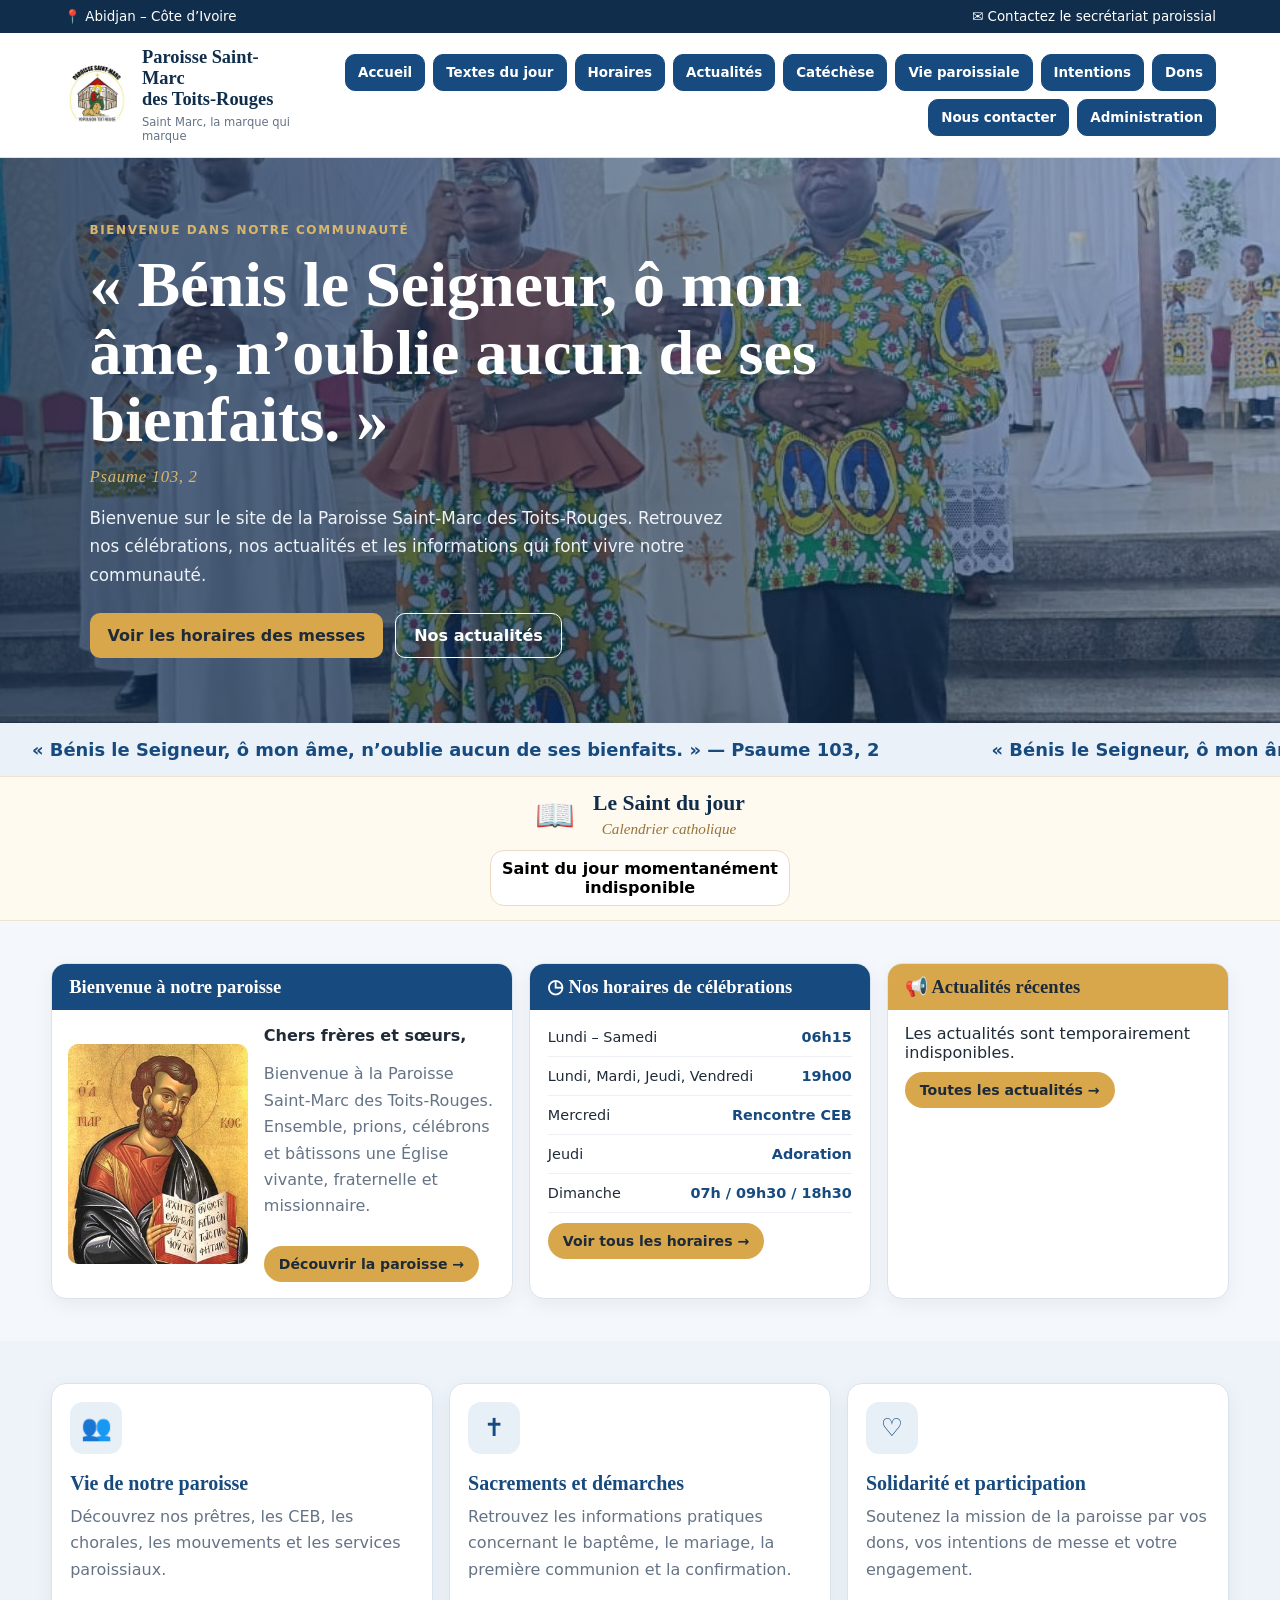
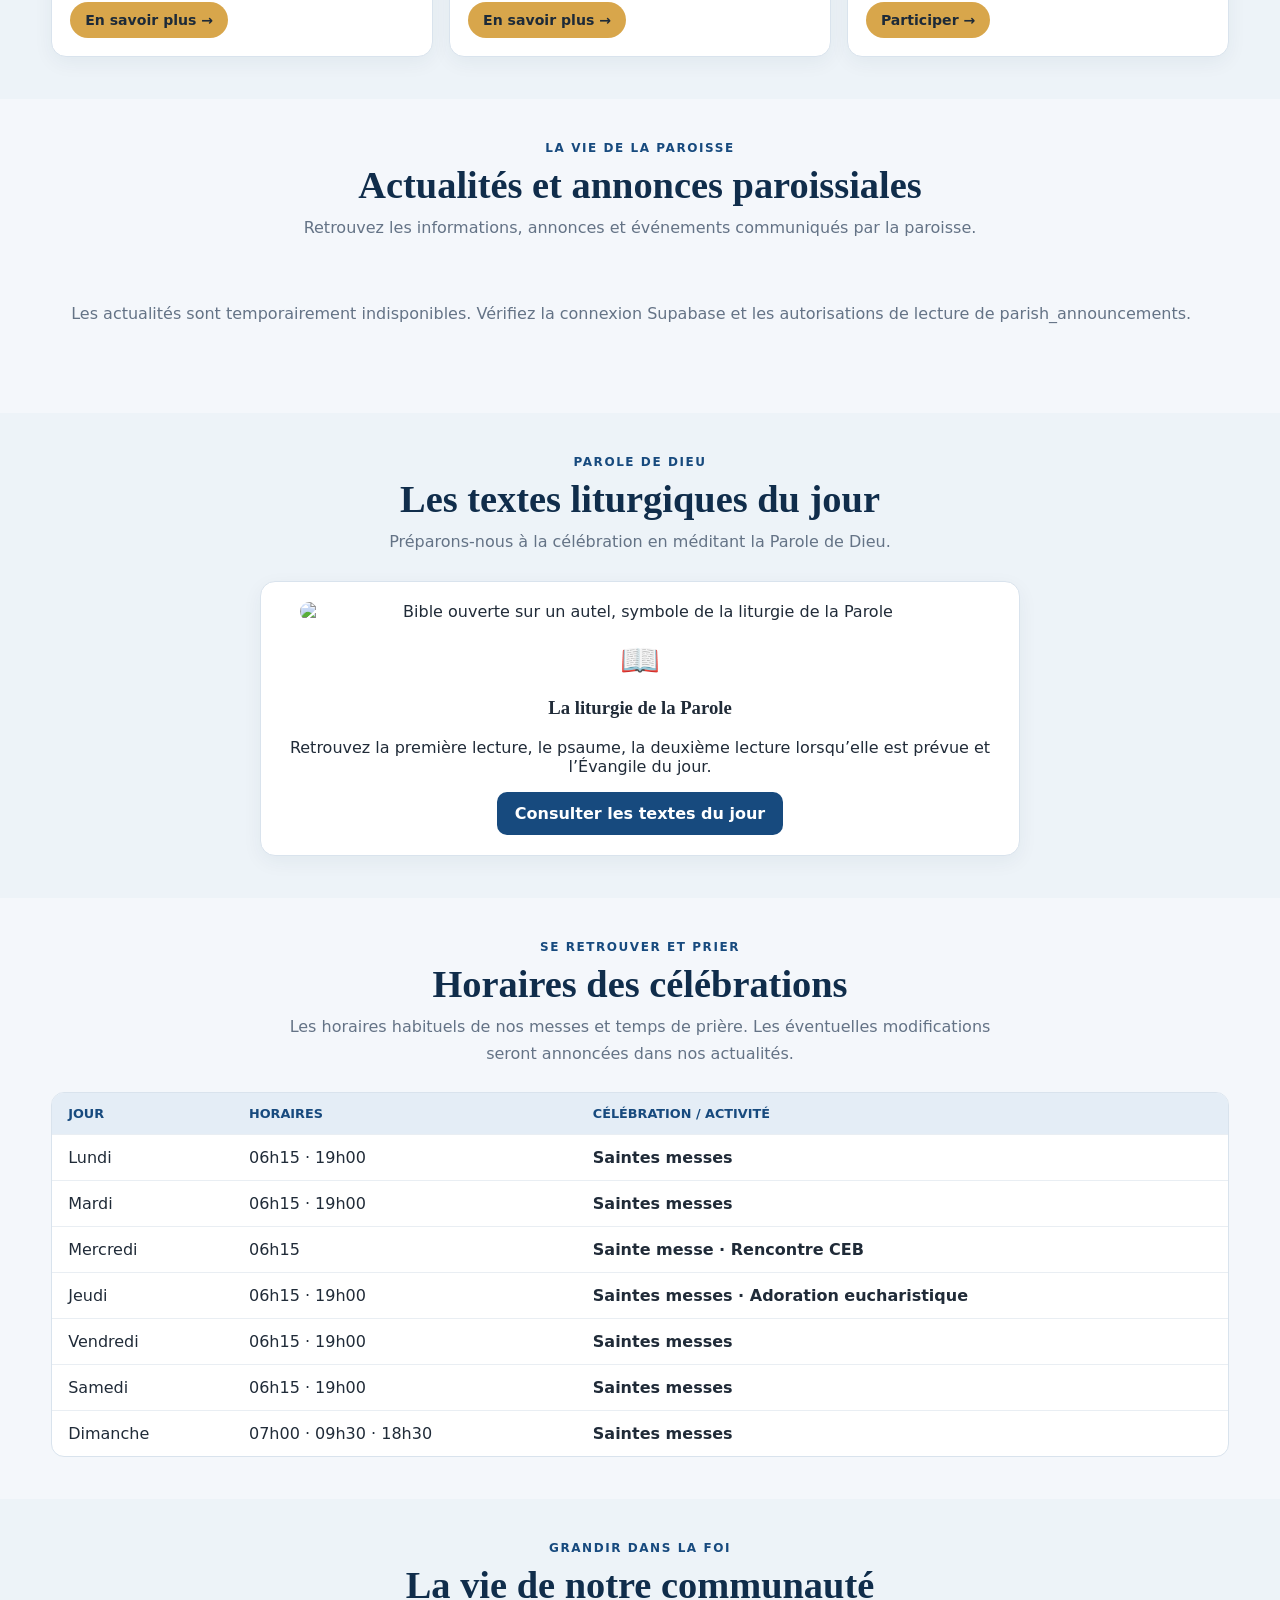
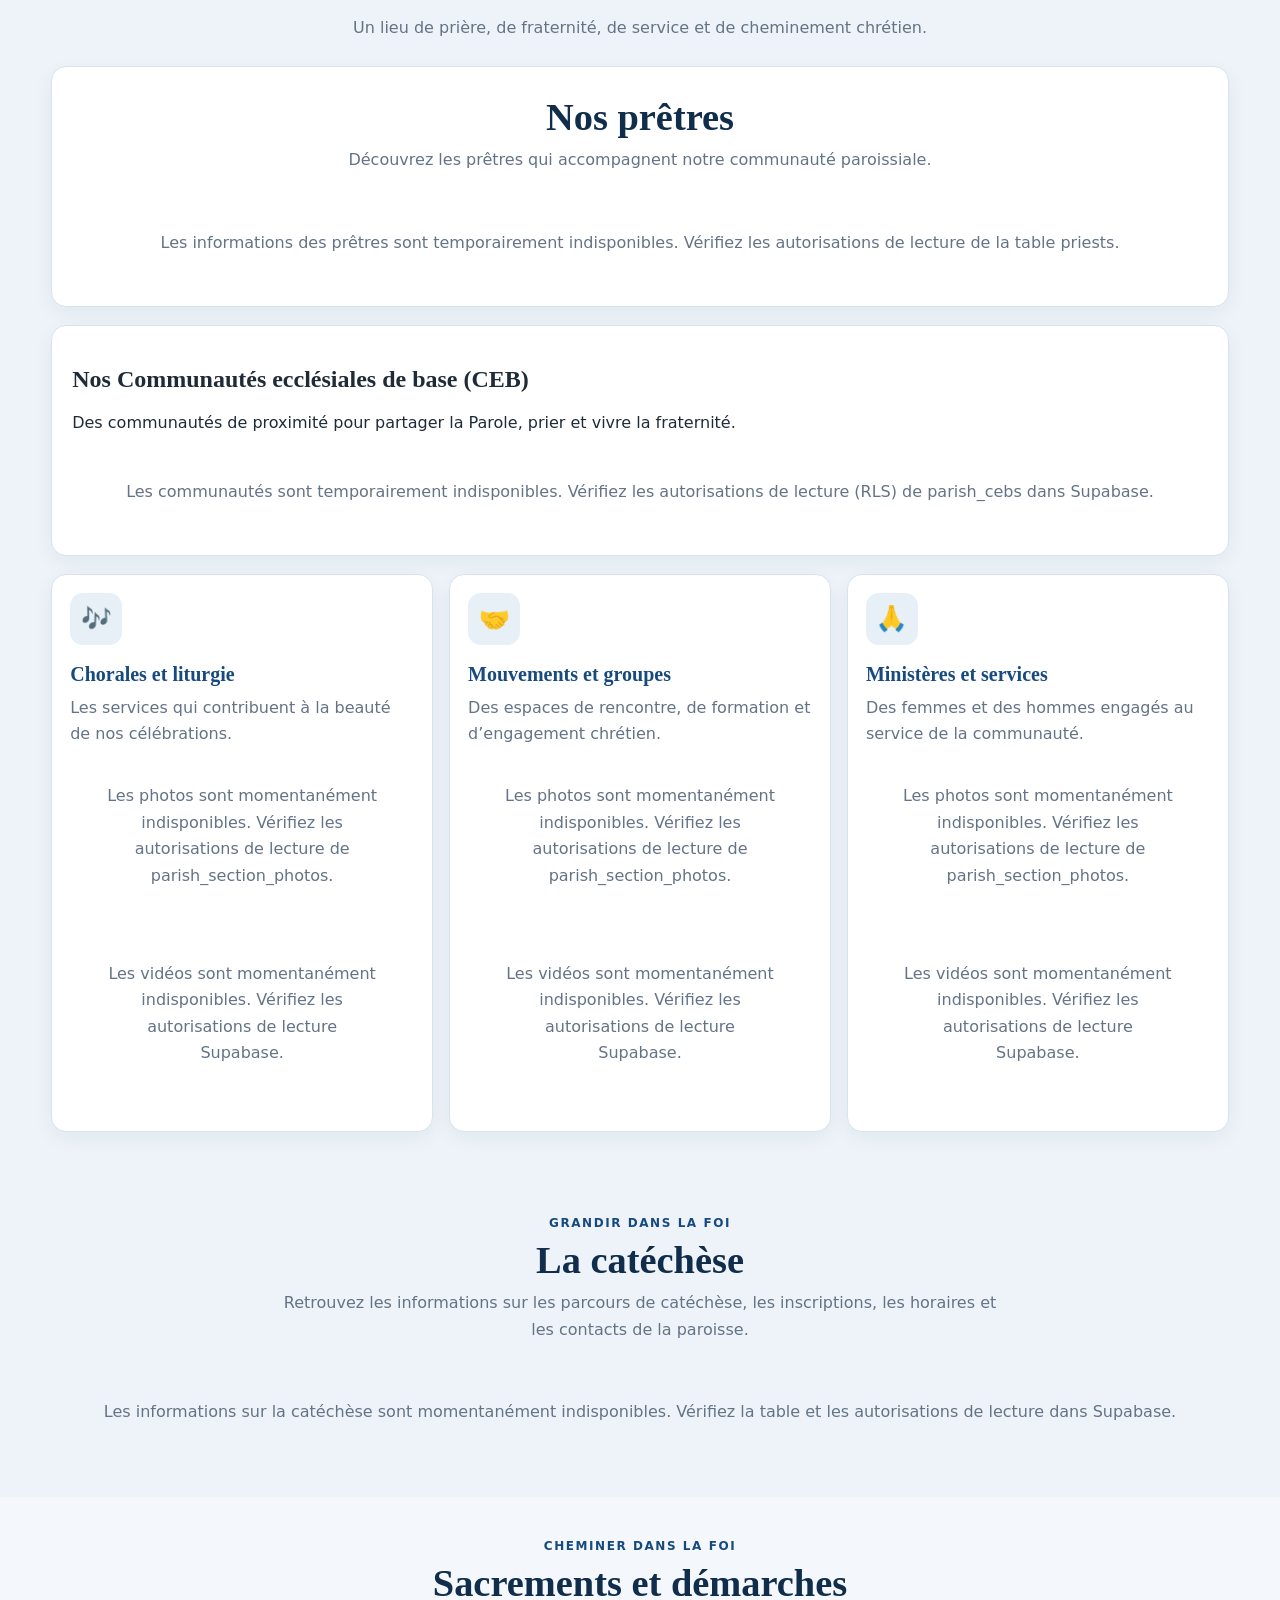
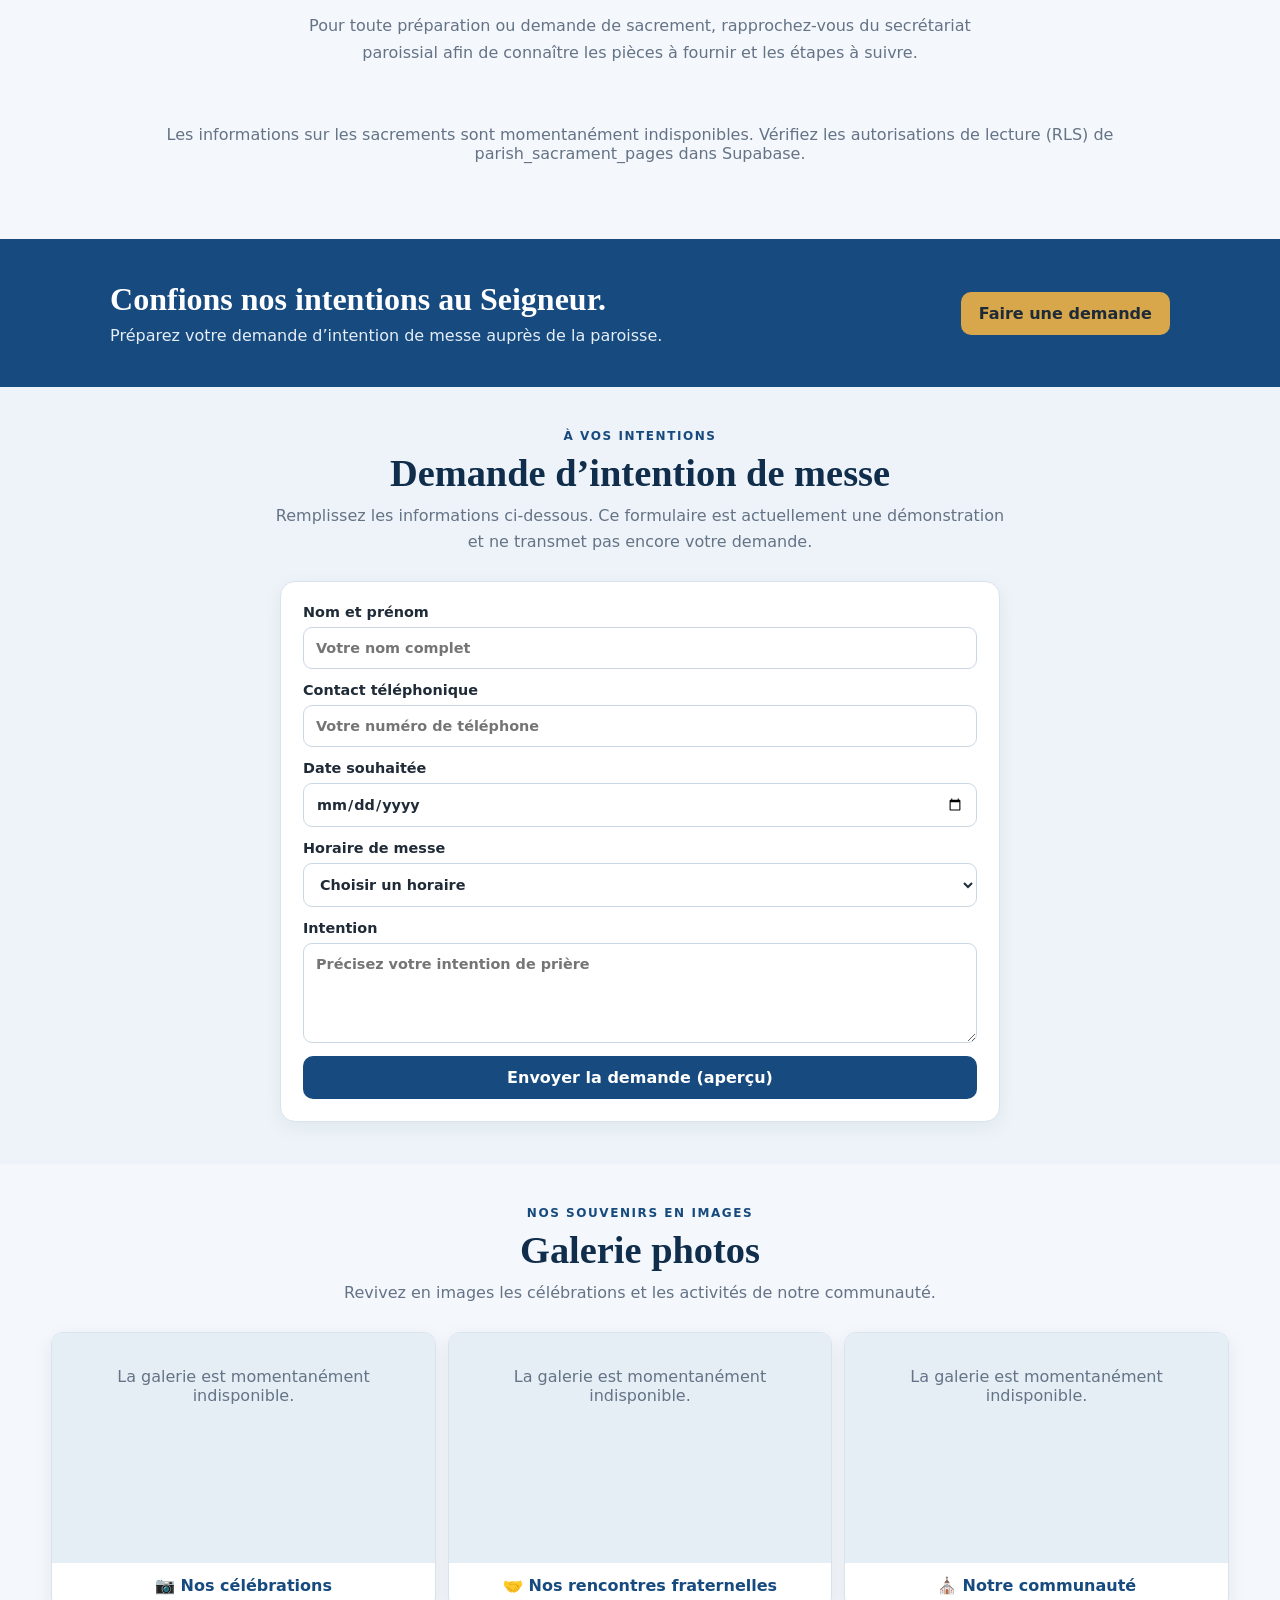
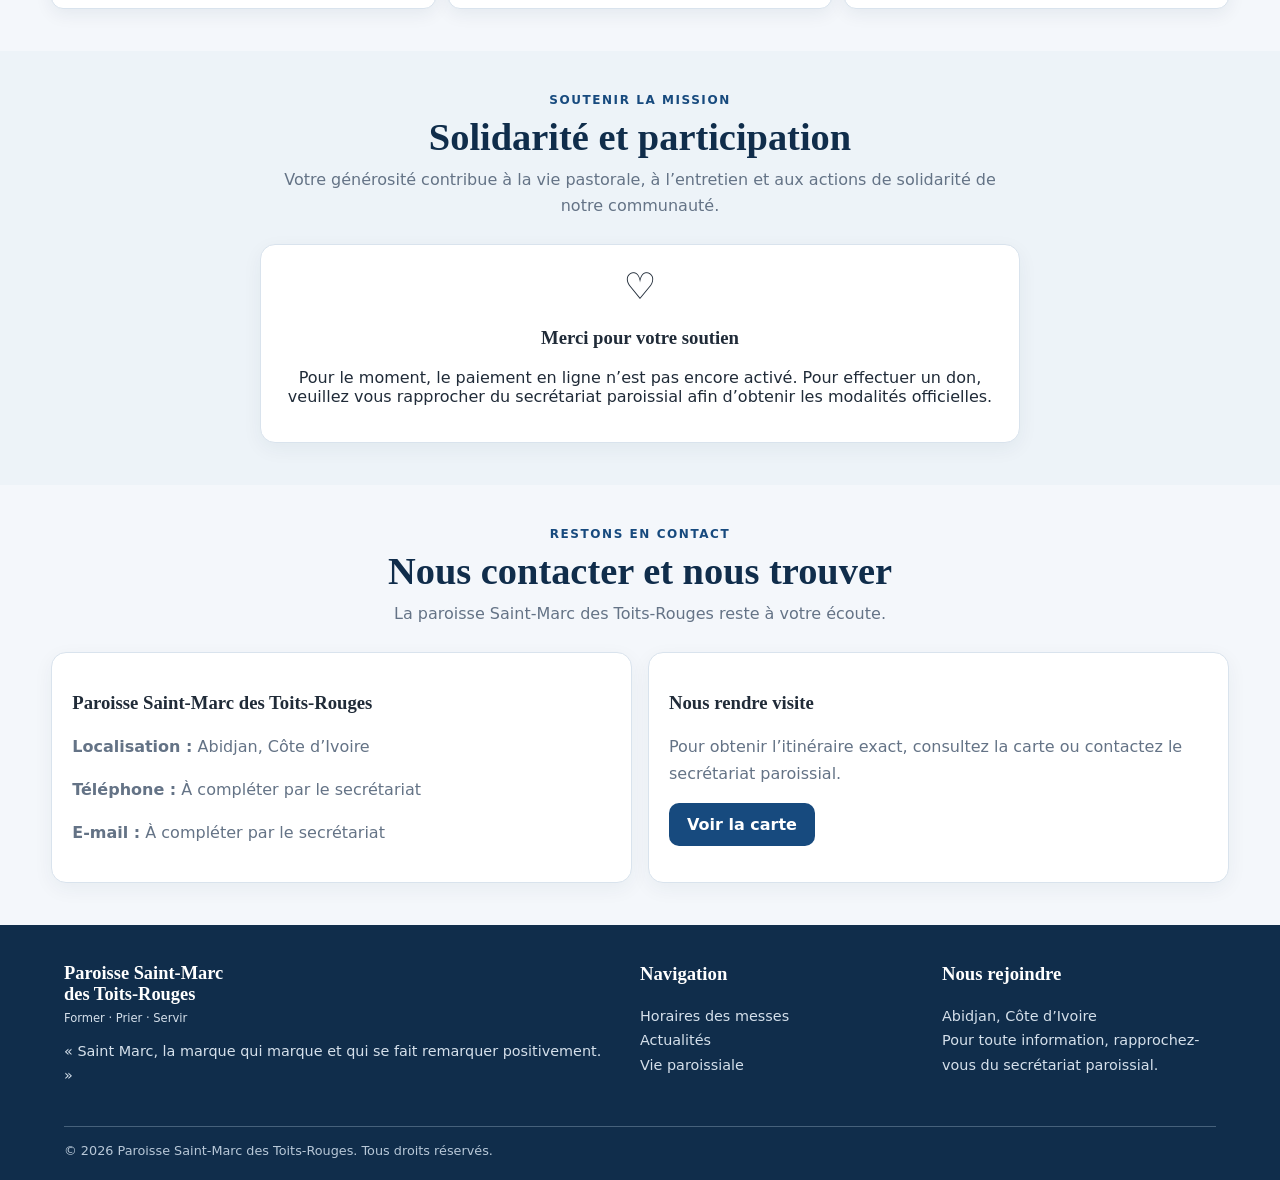
==== commit 5da8d37c: "Update index.html" ====
--- a/index.html
+++ b/index.html
@@ -110,7 +110,7 @@
       <article class="card feature-card"><div class="feature-icon">♡</div><h3>Solidarité et participation</h3><p>Soutenez la mission de la paroisse par vos dons, vos intentions de messe et votre engagement.</p><a class="card-link" href="#dons">Participer →</a></article>
     </div></div></section>
     <section class="section" id="actualites"><div class="container"><div class="section-head"><div class="eyebrow">La vie de la paroisse</div><h2>Actualités et annonces paroissiales</h2><p>Retrouvez les informations, annonces et événements communiqués par la paroisse.</p></div><div id="announcementsList" class="announcements-list" aria-live="polite"><article class="card announcement"><div class="announcement-content"><h3>Chargement des annonces…</h3><p>Les annonces publiées par la paroisse seront affichées ici.</p></div></article></div></div></section>
-    <section class="section section-tint" id="textes-du-jour"><div class="container"><div class="section-head"><div class="eyebrow">Parole de Dieu</div><h2>Les textes liturgiques du jour</h2><p>Préparons-nous à la célébration en méditant la Parole de Dieu.</p></div><div class="card card-pad" style="max-width:760px;margin:auto;text-align:center"><div style="font-size:2rem;color:var(--blue)">📖</div><h3>La liturgie de la Parole</h3><p>Retrouvez la première lecture, le psaume, la deuxième lecture lorsqu’elle est prévue et l’Évangile du jour.</p><a class="btn" href="https://www.aelf.org/" target="_blank" rel="noopener noreferrer">Consulter les textes du jour</a></div></div></section>
+    <section class="section section-tint" id="textes-du-jour"><div class="container"><div class="section-head"><div class="eyebrow">Parole de Dieu</div><h2>Les textes liturgiques du jour</h2><p>Préparons-nous à la célébration en méditant la Parole de Dieu.</p></div><div class="card card-pad" style="max-width:760px;margin:auto;text-align:center"><img src="liturgie-parole-bible.png" alt="Bible ouverte sur un autel, symbole de la liturgie de la Parole" loading="lazy" style="display:block;width:100%;max-width:680px;height:auto;max-height:390px;object-fit:cover;object-position:center;margin:0 auto 20px;border-radius:12px"><div style="font-size:2rem;color:var(--blue)">📖</div><h3>La liturgie de la Parole</h3><p>Retrouvez la première lecture, le psaume, la deuxième lecture lorsqu’elle est prévue et l’Évangile du jour.</p><a class="btn" href="https://www.aelf.org/" target="_blank" rel="noopener noreferrer">Consulter les textes du jour</a></div></div></section>
     <section class="section" id="horaires"><div class="container"><div class="section-head"><div class="eyebrow">Se retrouver et prier</div><h2>Horaires des célébrations</h2><p>Les horaires habituels de nos messes et temps de prière. Les éventuelles modifications seront annoncées dans nos actualités.</p></div><div class="schedule-wrap"><table><thead><tr><th>Jour</th><th>Horaires</th><th>Célébration / activité</th></tr></thead><tbody>
       <tr><td>Lundi</td><td>06h15 · 19h00</td><td>Saintes messes</td></tr><tr><td>Mardi</td><td>06h15 · 19h00</td><td>Saintes messes</td></tr><tr><td>Mercredi</td><td>06h15</td><td>Sainte messe · Rencontre CEB</td></tr><tr><td>Jeudi</td><td>06h15 · 19h00</td><td>Saintes messes · Adoration eucharistique</td></tr><tr><td>Vendredi</td><td>06h15 · 19h00</td><td>Saintes messes</td></tr><tr><td>Samedi</td><td>06h15 · 19h00</td><td>Saintes messes</td></tr><tr><td>Dimanche</td><td>07h00 · 09h30 · 18h30</td><td>Saintes messes</td></tr>
     </tbody></table></div></div></section>
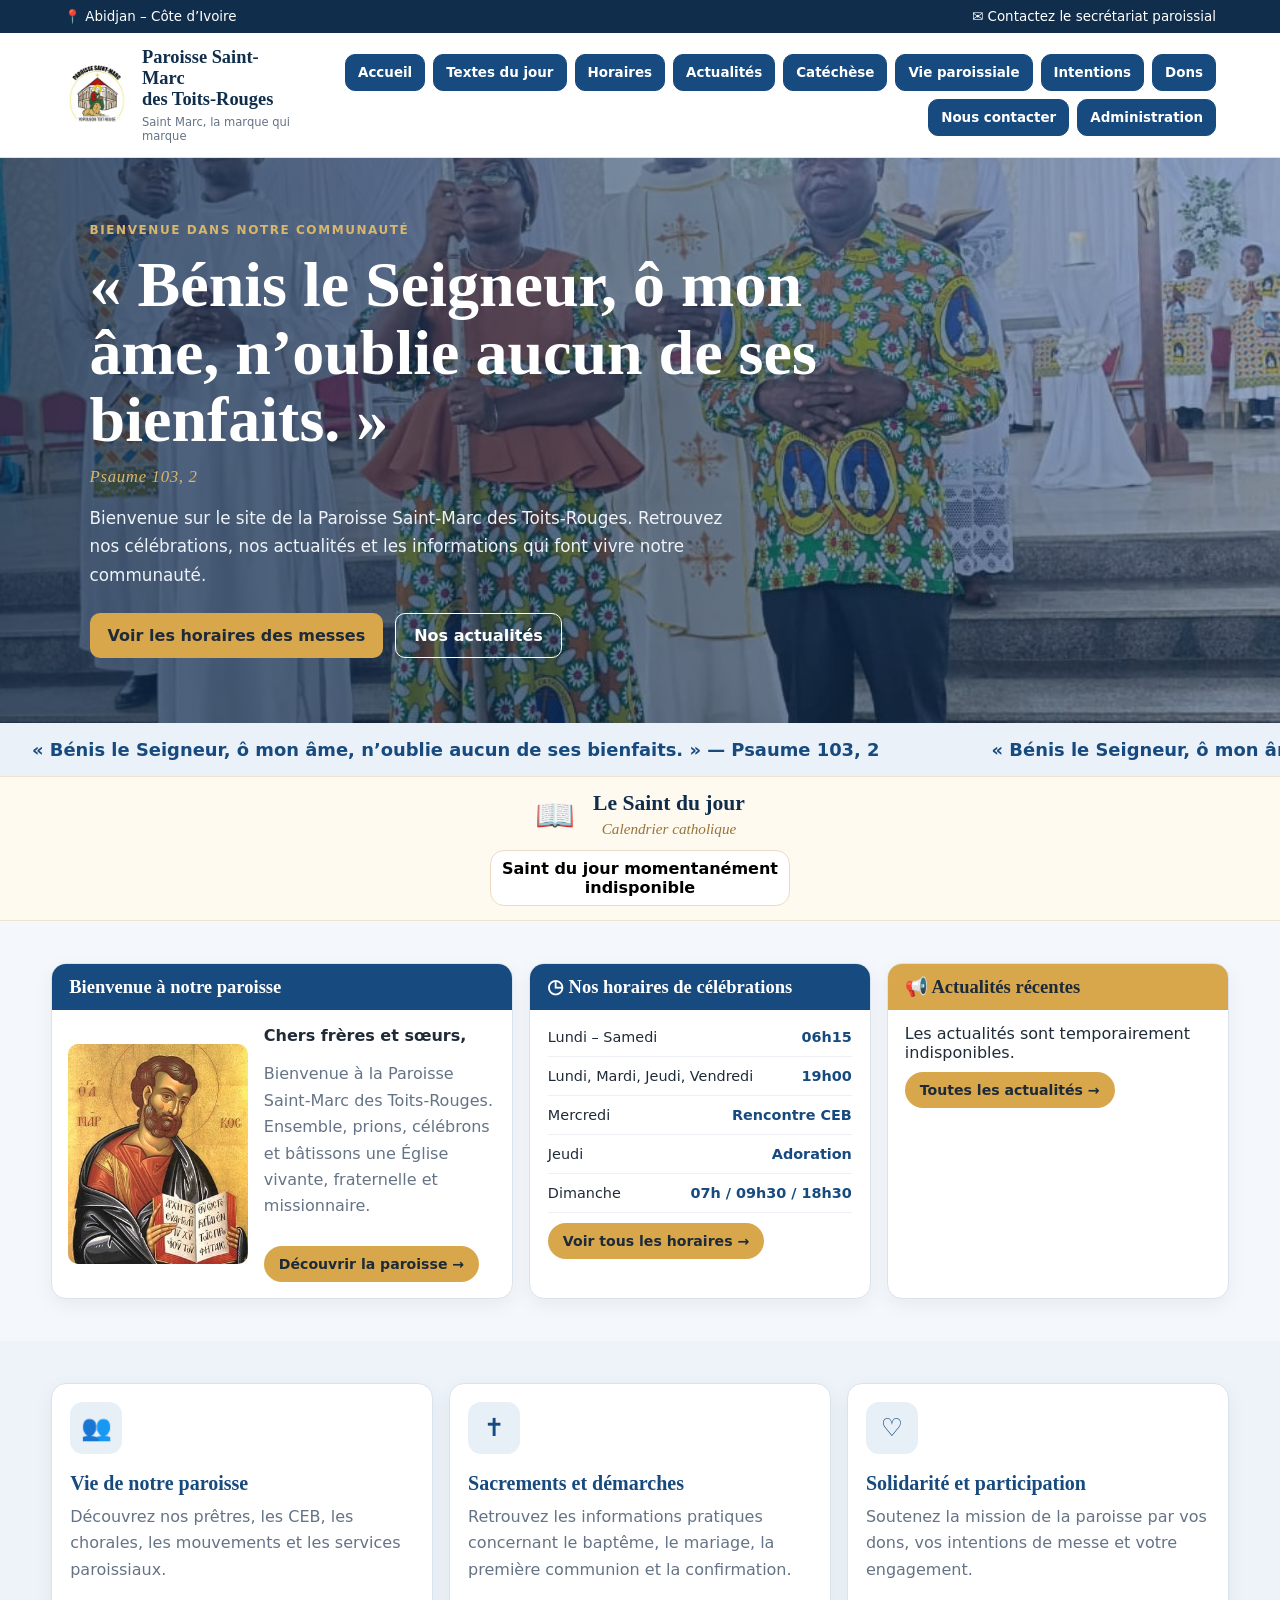
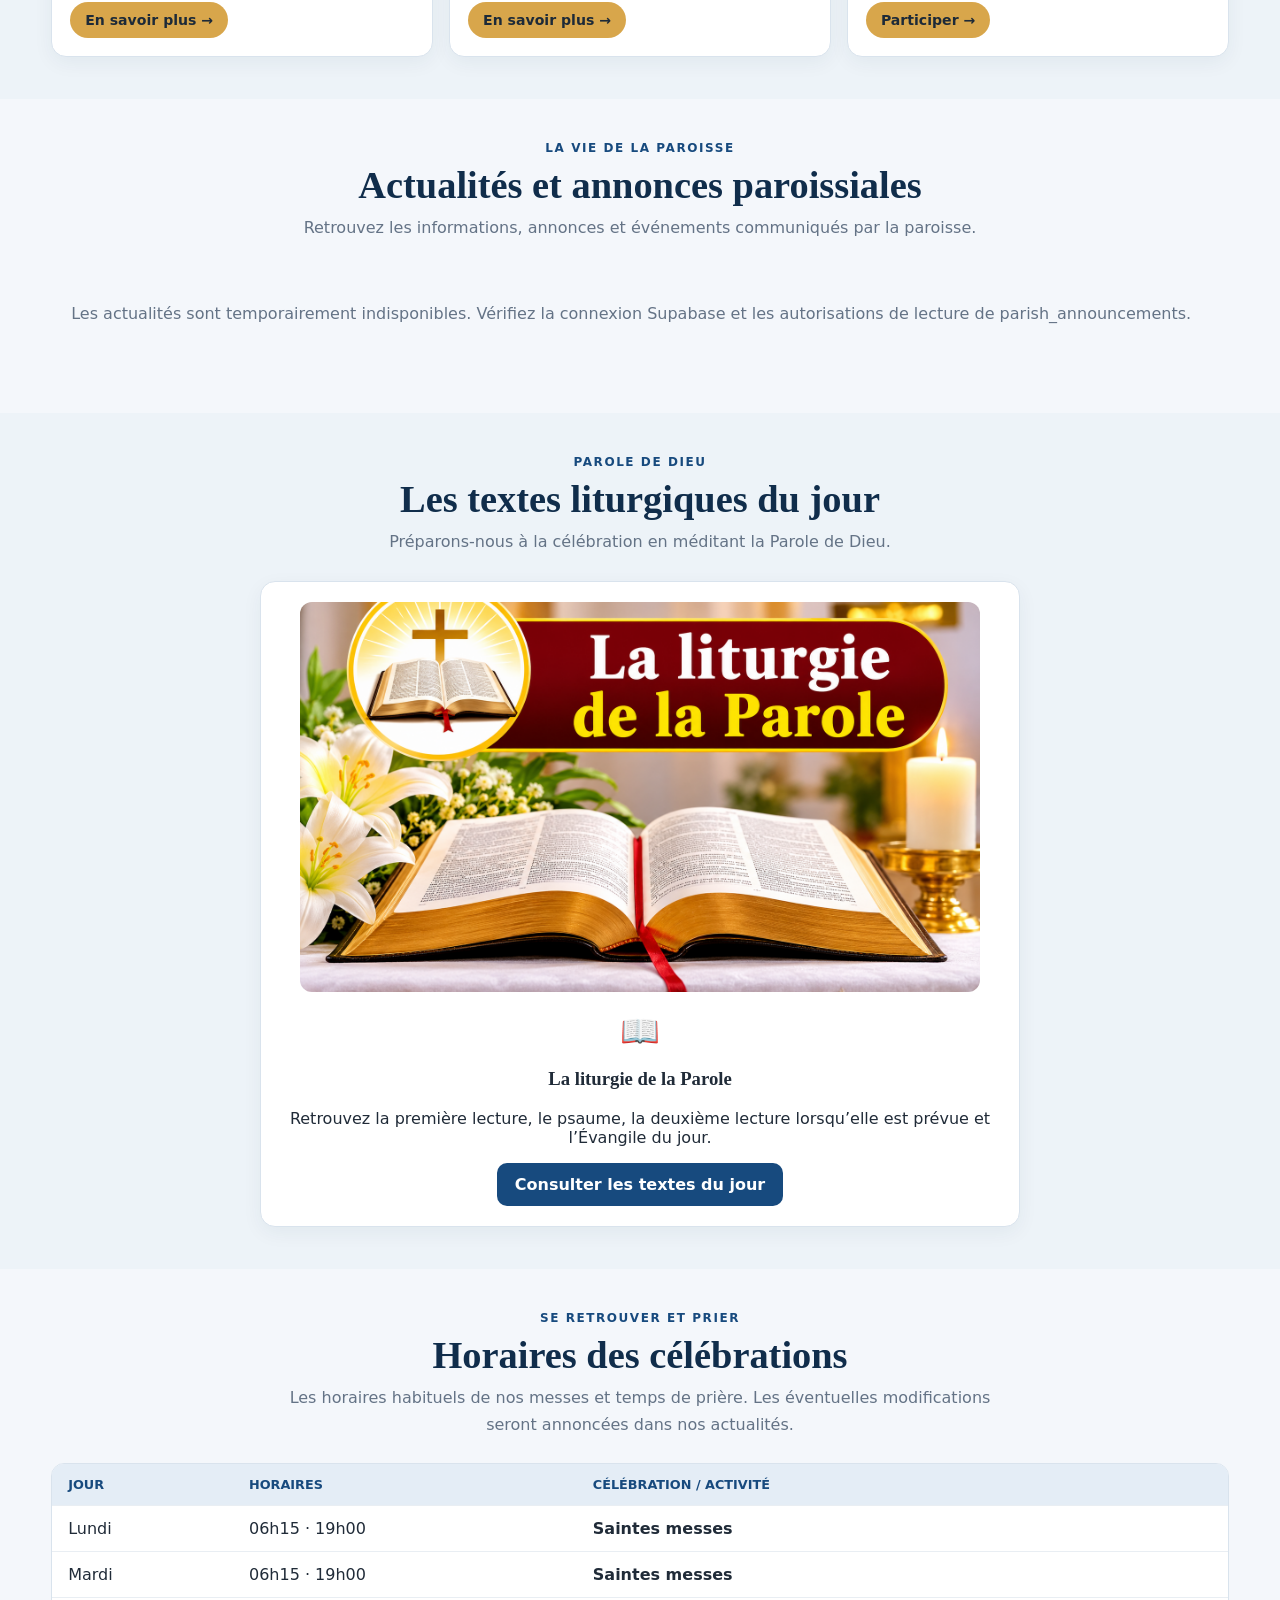
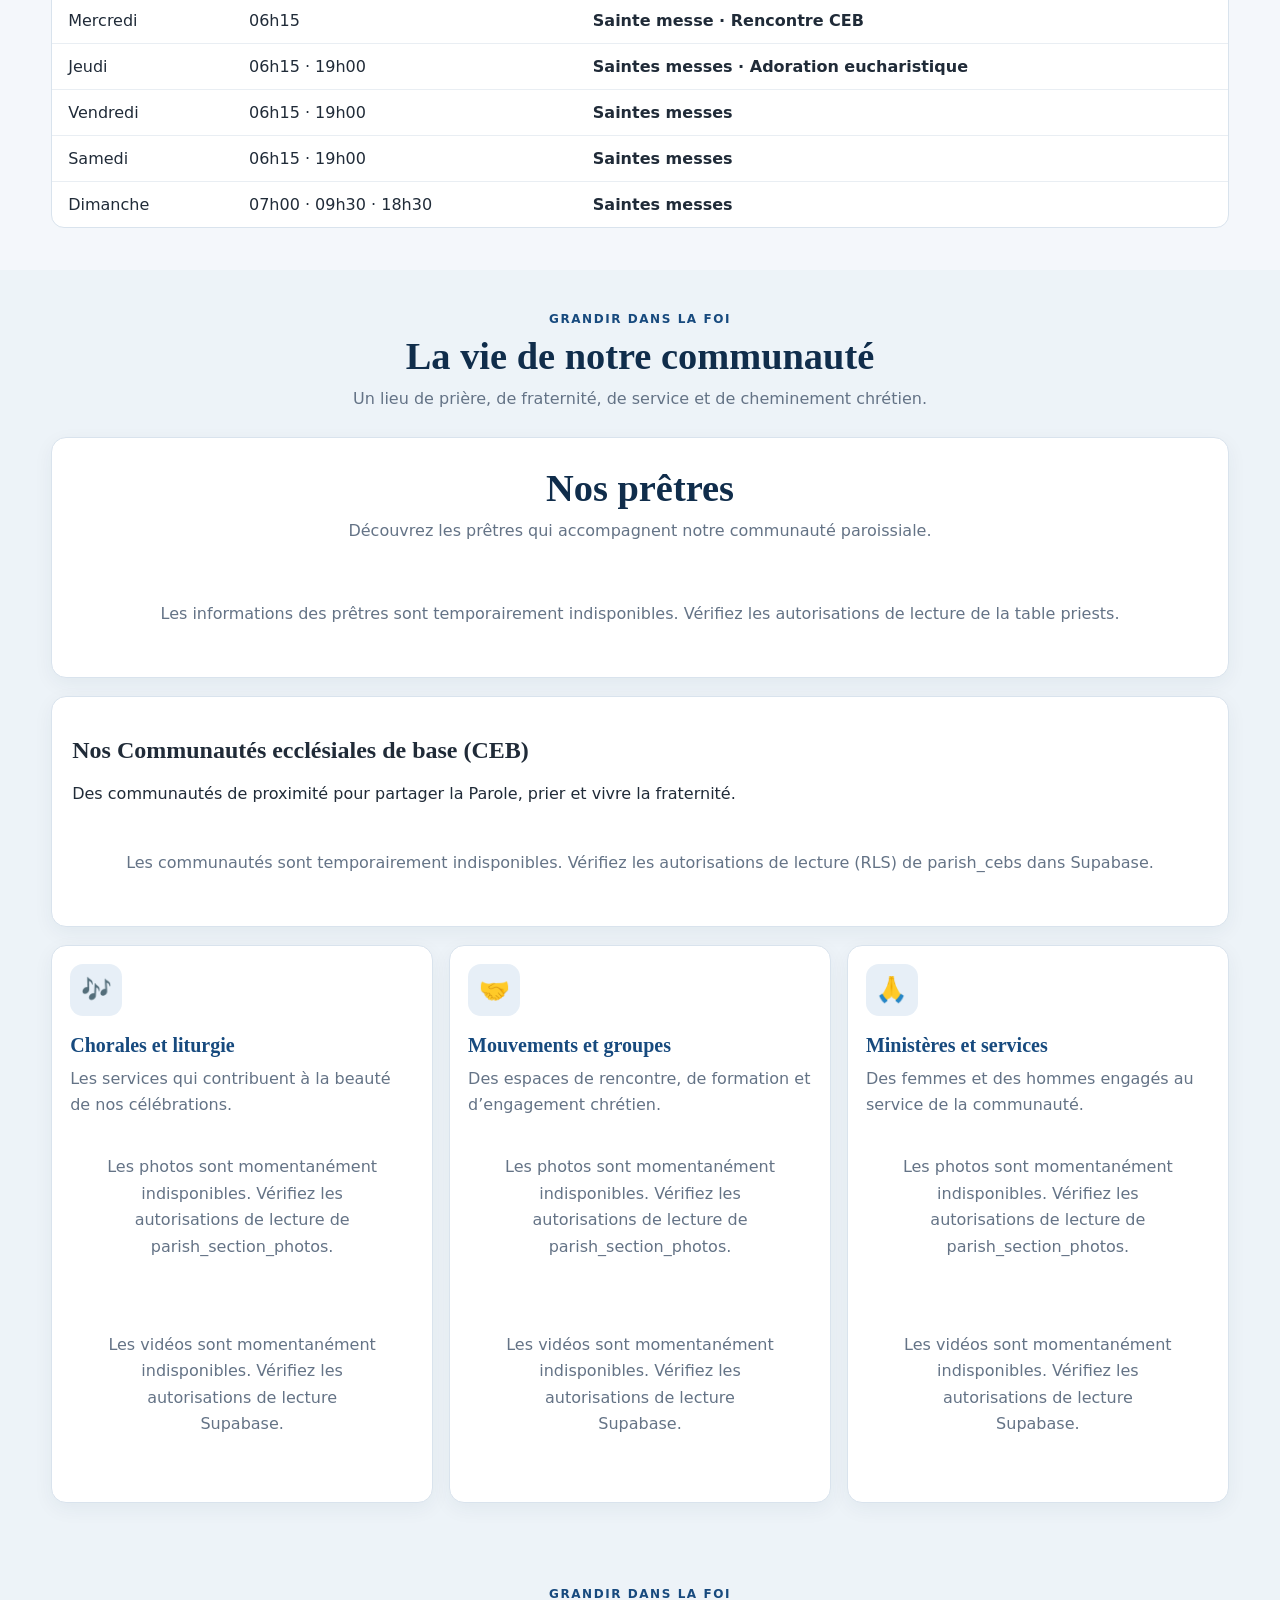
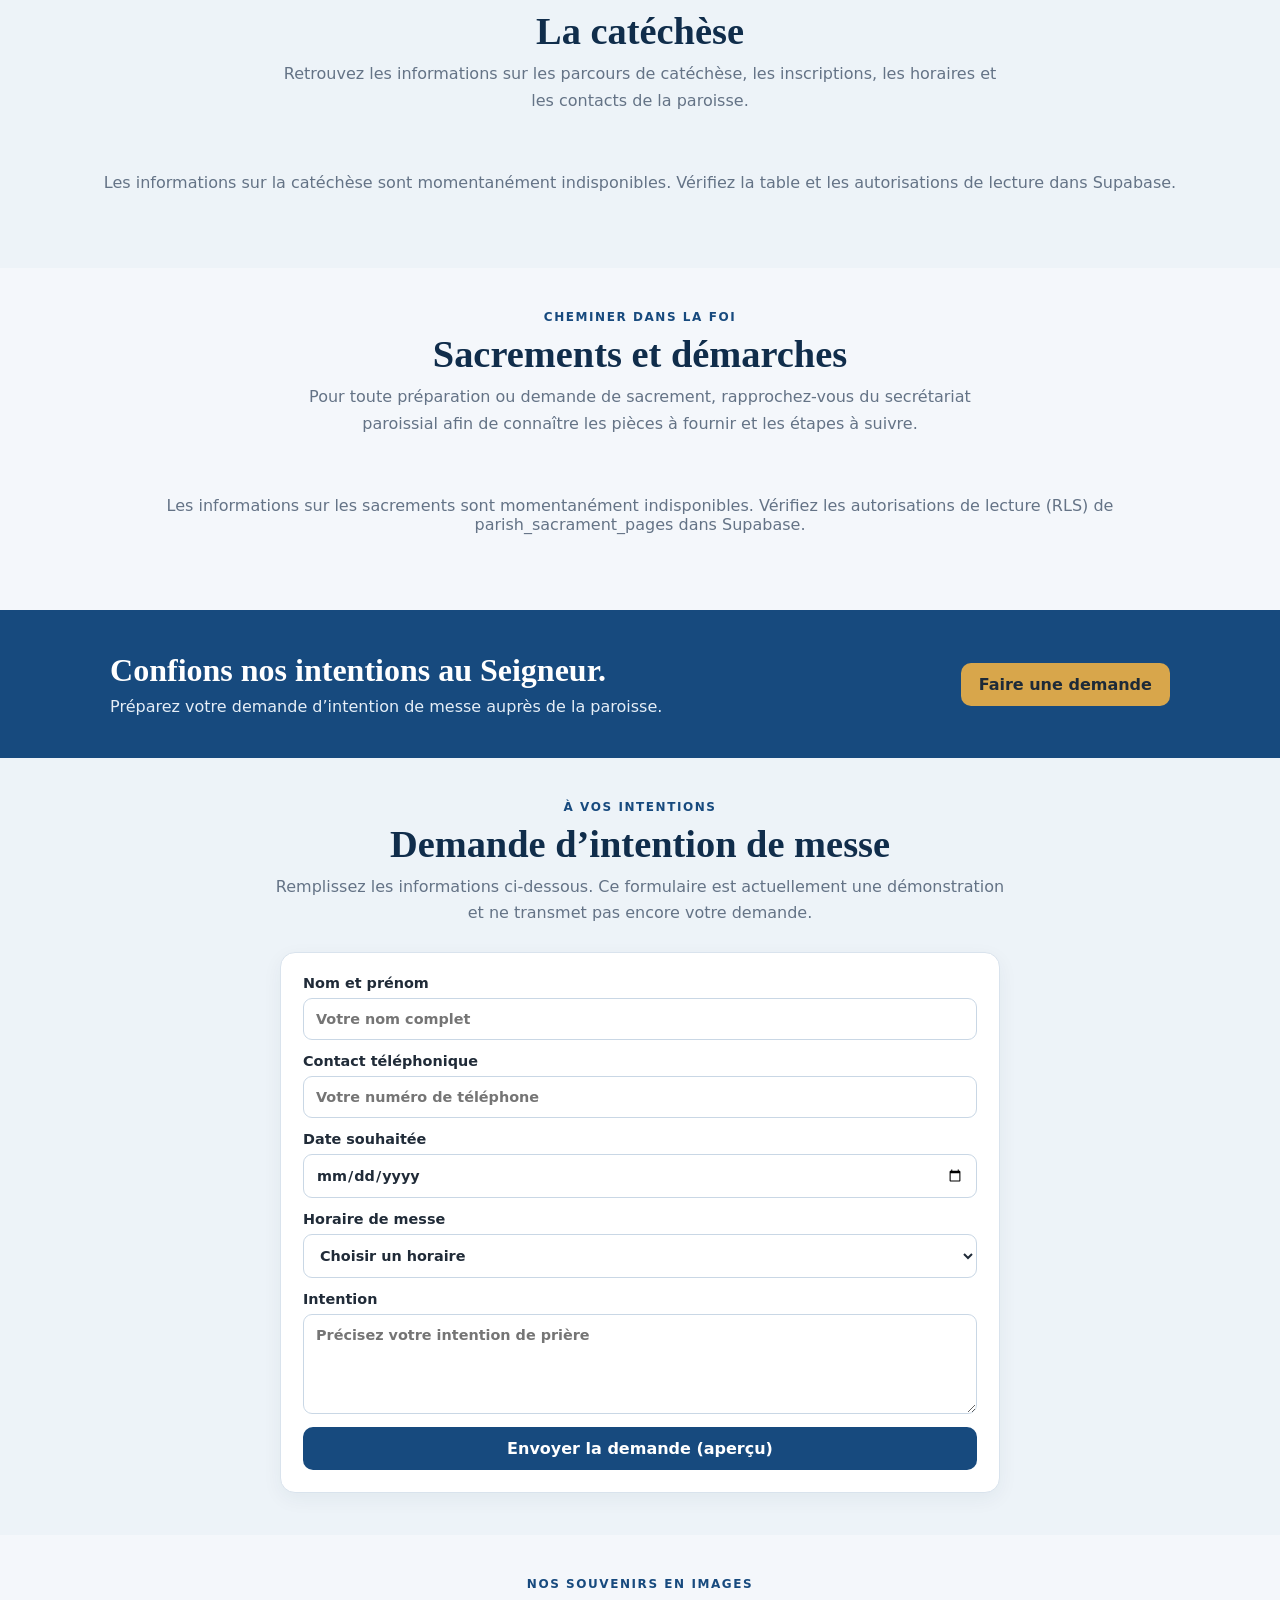
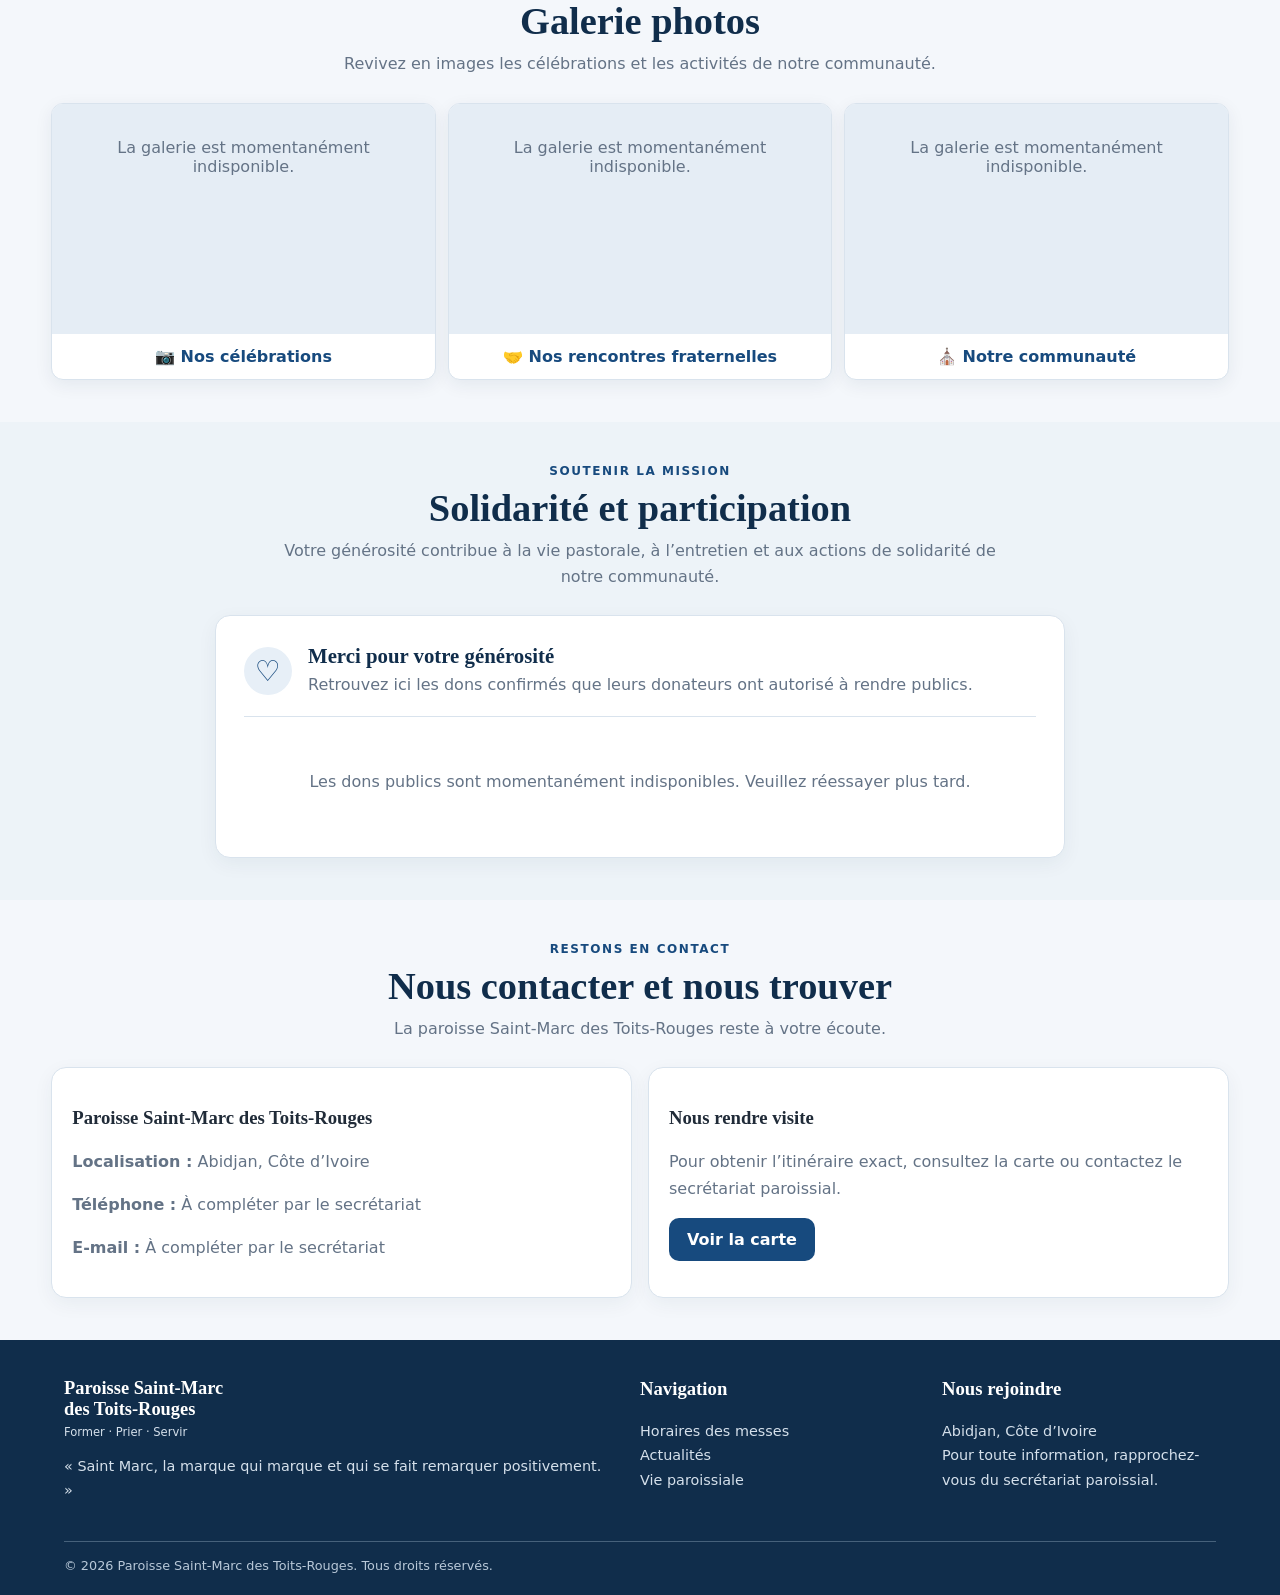
==== commit f98f8ea3: "Update index.html" ====
--- a/index.html
+++ b/index.html
@@ -4,8 +4,16 @@
 <meta charset="UTF-8">
 <meta name="viewport" content="width=device-width, initial-scale=1.0">
 <meta name="theme-color" content="#174A7E">
-<meta name="description" content="Bienvenue sur le site de la Paroisse Saint-Marc des Toits-Rouges à Abidjan. Retrouvez les horaires, actualités et informations paroissiales.">
-<title>Paroisse Saint-Marc des Toits-Rouges</title>
+<meta name="description" content="Site officiel de la Paroisse Saint-Marc des Toits-Rouges à Abidjan, Côte d’Ivoire. Retrouvez les horaires des messes, les actualités, les sacrements, les intentions de messe et la vie paroissiale.">
+<meta name="robots" content="index, follow, max-image-preview:large">
+<link rel="canonical" href="https://paroisse-saint-marc-2026.vercel.app/">
+<meta property="og:type" content="website">
+<meta property="og:locale" content="fr_CI">
+<meta property="og:site_name" content="Paroisse Saint-Marc des Toits-Rouges">
+<meta property="og:title" content="Paroisse Saint-Marc des Toits-Rouges | Site officiel">
+<meta property="og:description" content="Horaires des messes, actualités, sacrements et vie paroissiale à Abidjan.">
+<meta property="og:url" content="https://paroisse-saint-marc-2026.vercel.app/">
+<title>Paroisse Saint-Marc des Toits-Rouges | Site officiel à Abidjan</title>
 <style>
 :root{--blue:#174A7E;--blue-dark:#102D4B;--gold:#D8A64B;--ink:#202B38;--paper:#F4F7FB;--white:#fff;--muted:#647386;--line:#D9E3ED;--serif:Georgia,"Times New Roman",serif;--sans:Inter,ui-sans-serif,system-ui,-apple-system,"Segoe UI",sans-serif}
 *{box-sizing:border-box}html{scroll-behavior:smooth;scroll-padding-top:18px}body{margin:0;background:var(--paper);color:var(--ink);font-family:var(--sans)}a{color:inherit;text-decoration:none}button,input,textarea,select{font:inherit}
@@ -75,6 +83,22 @@
 #catechese .catechesis-card .catechesis-description{line-height:1.75;white-space:pre-line}
 #catechese .catechesis-card .catechesis-contact{margin-top:auto;padding-top:10px}
 #catechese .catechesis-card .catechesis-contact a{overflow-wrap:anywhere}
+
+
+/* AFFICHAGE PUBLIC ET ANONYME DES DONS CONFIRMÉS */
+.donations-panel{max-width:850px;margin:auto;padding:clamp(18px,3vw,28px)}
+.donations-intro{display:flex;align-items:center;gap:16px;padding-bottom:18px;border-bottom:1px solid var(--line)}
+.donations-intro>span{display:grid;place-items:center;flex:0 0 48px;width:48px;height:48px;border-radius:50%;background:#E7EFF7;color:var(--blue);font-size:1.8rem}
+.donations-intro h3{margin:0 0 5px;color:var(--blue-dark);font-size:1.3rem}
+.donations-intro p{margin:0;color:var(--muted);line-height:1.55}
+.public-donations-list{display:grid;gap:10px;margin-top:18px}
+.donation-public-item{display:flex;align-items:center;justify-content:space-between;gap:16px;padding:15px 16px;border:1px solid var(--line);border-radius:12px;background:#fff}
+.donation-public-name{margin:0 0 5px;color:var(--blue-dark);font-weight:800}
+.donation-public-date{color:var(--muted);font-size:.84rem}
+.donation-public-amount{flex:0 0 auto;color:var(--blue);font-weight:850;text-align:right}
+.donation-public-empty{padding:18px;text-align:center;color:var(--muted);line-height:1.6}
+@media(max-width:560px){.donation-public-item{align-items:flex-start;flex-direction:column;gap:7px}.donation-public-amount{text-align:left}}
+@media(prefers-color-scheme:dark){.donation-public-item{background:#202B38;border-color:#40566D}.donations-intro h3,.donation-public-name{color:#E7F0F8}.donation-public-amount{color:#D8B66C}}
 
 </style>
 </head>
@@ -130,7 +154,19 @@
       <div class="celebrations-card" aria-label="Diaporama de nos rencontres fraternelles"><div class="celebrations-slideshow" id="fraternellesSlideshow"><p class="empty-message">Chargement des photos…</p></div><div class="celebrations-caption">🤝 Nos rencontres fraternelles</div></div>
       <div class="celebrations-card" aria-label="Diaporama de notre communauté"><div class="celebrations-slideshow" id="communauteSlideshow"><p class="empty-message">Chargement des photos…</p></div><div class="celebrations-caption">⛪ Notre communauté</div></div>
     </div></div></section>
-    <section class="section section-tint" id="dons"><div class="container"><div class="section-head"><div class="eyebrow">Soutenir la mission</div><h2>Solidarité et participation</h2><p>Votre générosité contribue à la vie pastorale, à l’entretien et aux actions de solidarité de notre communauté.</p></div><div class="card card-pad" style="max-width:760px;margin:auto;text-align:center"><div style="font-size:2.3rem">♡</div><h3>Merci pour votre soutien</h3><p>Pour le moment, le paiement en ligne n’est pas encore activé. Pour effectuer un don, veuillez vous rapprocher du secrétariat paroissial afin d’obtenir les modalités officielles.</p></div></div></section>
+    <section class="section section-tint" id="dons">
+      <div class="container">
+        <div class="section-head">
+          <div class="eyebrow">Soutenir la mission</div>
+          <h2>Solidarité et participation</h2>
+          <p>Votre générosité contribue à la vie pastorale, à l’entretien et aux actions de solidarité de notre communauté.</p>
+        </div>
+        <div class="card card-pad donations-panel">
+          <div class="donations-intro"><span aria-hidden="true">♡</span><div><h3>Merci pour votre générosité</h3><p>Retrouvez ici les dons confirmés que leurs donateurs ont autorisé à rendre publics.</p></div></div>
+          <div id="publicDonationsList" class="public-donations-list" aria-live="polite"><p class="empty-message">Chargement des dons…</p></div>
+        </div>
+      </div>
+    </section>
     <section class="section" id="contact"><div class="container"><div class="section-head"><div class="eyebrow">Restons en contact</div><h2>Nous contacter et nous trouver</h2><p>La paroisse Saint-Marc des Toits-Rouges reste à votre écoute.</p></div><div class="contact-grid"><div class="card contact-box"><h3>Paroisse Saint-Marc des Toits-Rouges</h3><p><strong>Localisation :</strong> Abidjan, Côte d’Ivoire</p><p><strong>Téléphone :</strong> À compléter par le secrétariat</p><p><strong>E-mail :</strong> À compléter par le secrétariat</p></div><div class="card contact-box"><h3>Nous rendre visite</h3><p>Pour obtenir l’itinéraire exact, consultez la carte ou contactez le secrétariat paroissial.</p><a class="btn" href="https://www.google.com/maps/search/?api=1&query=Paroisse+Saint-Marc+des+Toits-Rouges+Abidjan" target="_blank" rel="noopener noreferrer">Voir la carte</a></div></div></div></section>
   </main>
   <footer><div class="footer-grid"><div><div class="brand"><span><strong style="color:#fff">Paroisse Saint-Marc<br>des Toits-Rouges</strong><small style="color:#d5e0eb">Former · Prier · Servir</small></span></div><p>« Saint Marc, la marque qui marque et qui se fait remarquer positivement. »</p></div><div><h3>Navigation</h3><p><a href="#horaires">Horaires des messes</a><br><a href="#actualites">Actualités</a><br><a href="#vie-paroissiale">Vie paroissiale</a></p></div><div><h3>Nous rejoindre</h3><p>Abidjan, Côte d’Ivoire<br>Pour toute information, rapprochez-vous du secrétariat paroissial.</p></div></div><div class="copyright">© 2026 Paroisse Saint-Marc des Toits-Rouges. Tous droits réservés.</div></footer>
@@ -528,6 +564,62 @@
 }
 loadParishCebs();
 
+/* DONS PUBLICS : la vue Supabase ne renvoie que les champs autorisés. */
+async function loadPublicDonations(){
+  const list=document.getElementById("publicDonationsList");
+  if(!list)return;
+  try{
+    const endpoint=`${SUPABASE_URL}/rest/v1/public_donations?select=display_name,amount,currency,created_at&order=created_at.desc`;
+    const response=await fetch(endpoint,{headers:supabaseHeaders});
+    if(!response.ok)throw new Error(`Erreur Supabase (${response.status}) : ${await response.text()}`);
+    const donations=await response.json();
+    list.replaceChildren();
+    if(!donations.length){
+      const empty=document.createElement("p");
+      empty.className="donation-public-empty";
+      empty.textContent="Aucun don public confirmé pour le moment. Merci pour votre soutien à la paroisse.";
+      list.append(empty);
+      return;
+    }
+    donations.forEach(donation=>{
+      const item=document.createElement("article");
+      item.className="donation-public-item";
+      const details=document.createElement("div");
+      const name=document.createElement("p");
+      name.className="donation-public-name";
+      name.textContent=donation.display_name||"Un paroissien";
+      const date=document.createElement("time");
+      date.className="donation-public-date";
+      if(donation.created_at){
+        const parsedDate=new Date(donation.created_at);
+        if(!Number.isNaN(parsedDate.getTime())){
+          date.dateTime=parsedDate.toISOString();
+          date.textContent=parsedDate.toLocaleDateString("fr-FR",{day:"2-digit",month:"long",year:"numeric",timeZone:"Africa/Abidjan"});
+        }else{date.textContent="Date non renseignée";}
+      }else{date.textContent="Date non renseignée";}
+      const amount=document.createElement("div");
+      amount.className="donation-public-amount";
+      const numericAmount=Number(donation.amount);
+      const formattedAmount=Number.isFinite(numericAmount)?new Intl.NumberFormat("fr-FR",{maximumFractionDigits:2}).format(numericAmount):String(donation.amount??"");
+      const currency=String(donation.currency||"").trim().toUpperCase();
+      const currencyLabel=currency==="XOF"?"FCFA":currency;
+      amount.textContent=[formattedAmount,currencyLabel].filter(Boolean).join(" ");
+      details.append(name,date);
+      item.append(details,amount);
+      list.append(item);
+    });
+  }catch(error){
+    console.error("Chargement des dons publics impossible :",error);
+    list.replaceChildren();
+    const message=document.createElement("p");
+    message.className="donation-public-empty";
+    message.textContent="Les dons publics sont momentanément indisponibles. Veuillez réessayer plus tard.";
+    list.append(message);
+  }
+}
+loadPublicDonations();
+
+
 /* Agrandissement des photos, y compris celles chargées depuis Supabase. */
 (function(){
   const lightbox=document.createElement("div");lightbox.className="gallery-lightbox";lightbox.id="galleryLightbox";lightbox.setAttribute("role","dialog");lightbox.setAttribute("aria-modal","true");lightbox.setAttribute("aria-label","Photo agrandie");
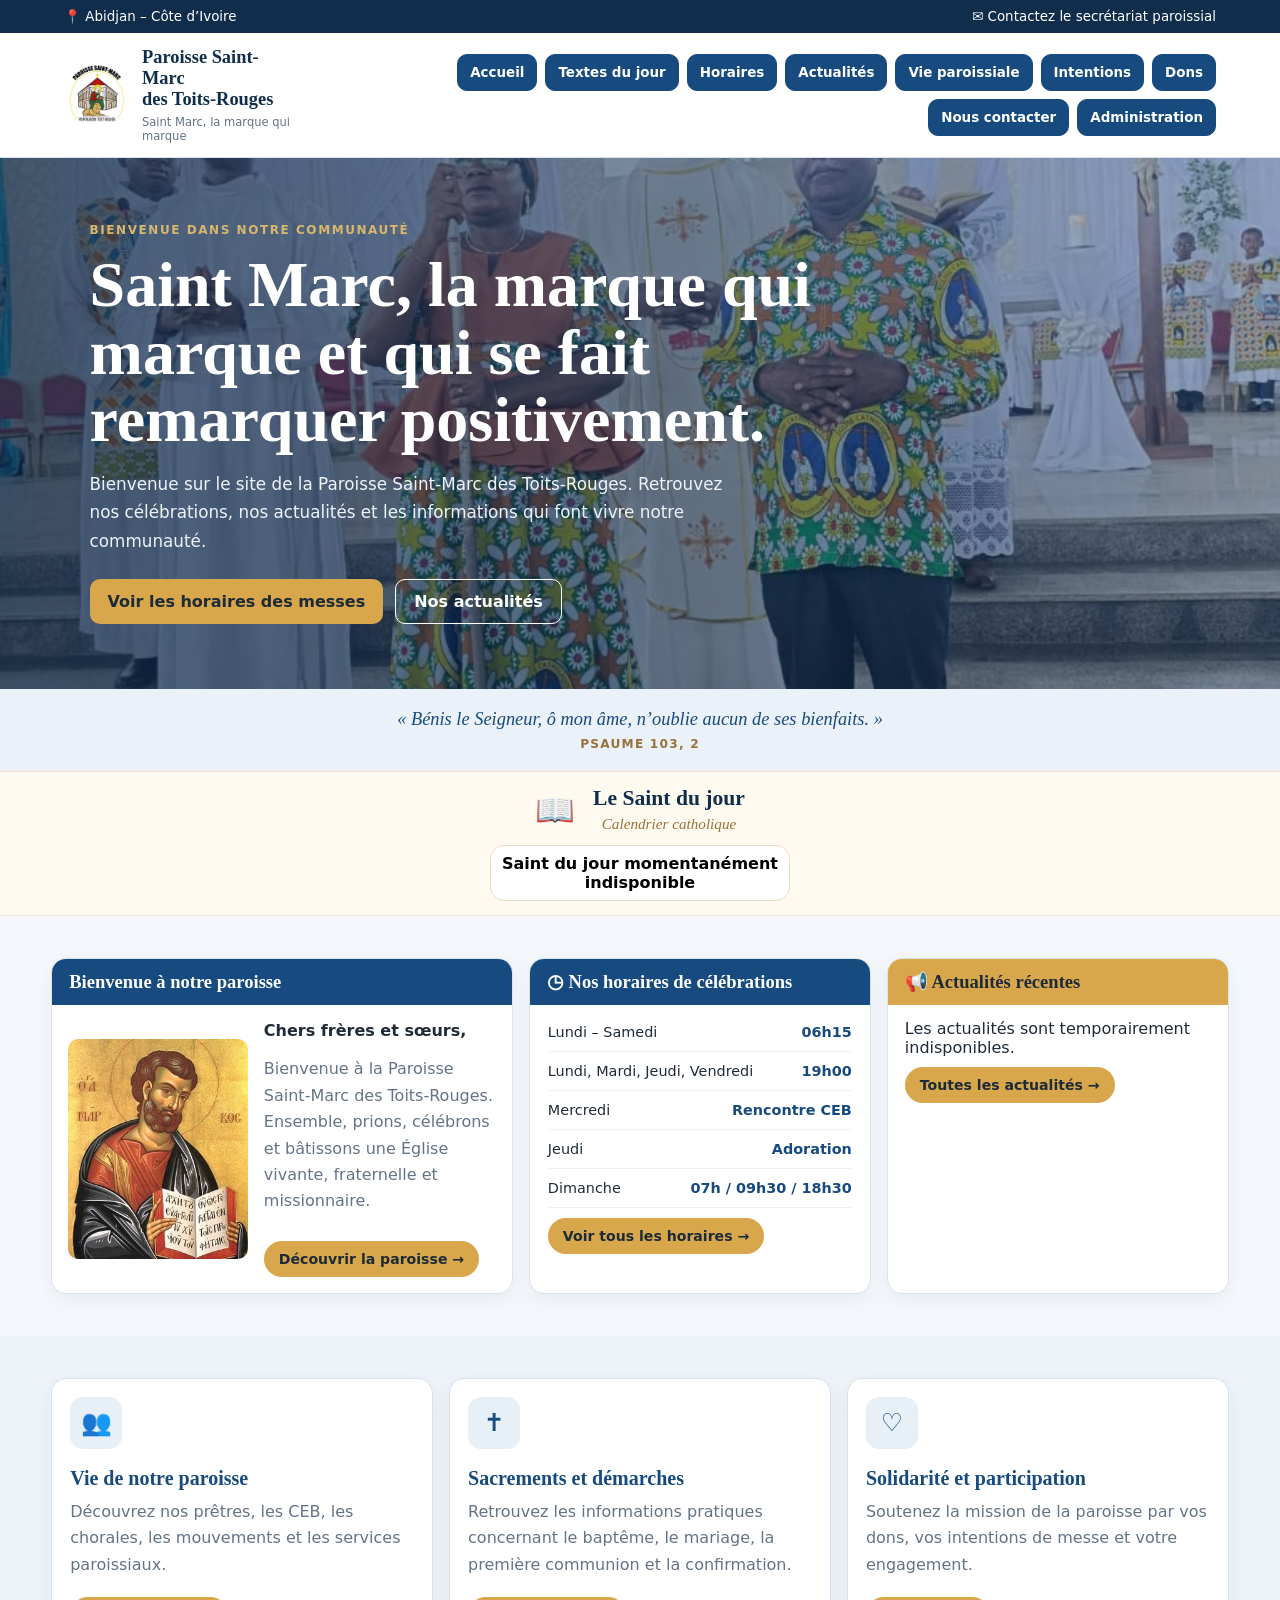
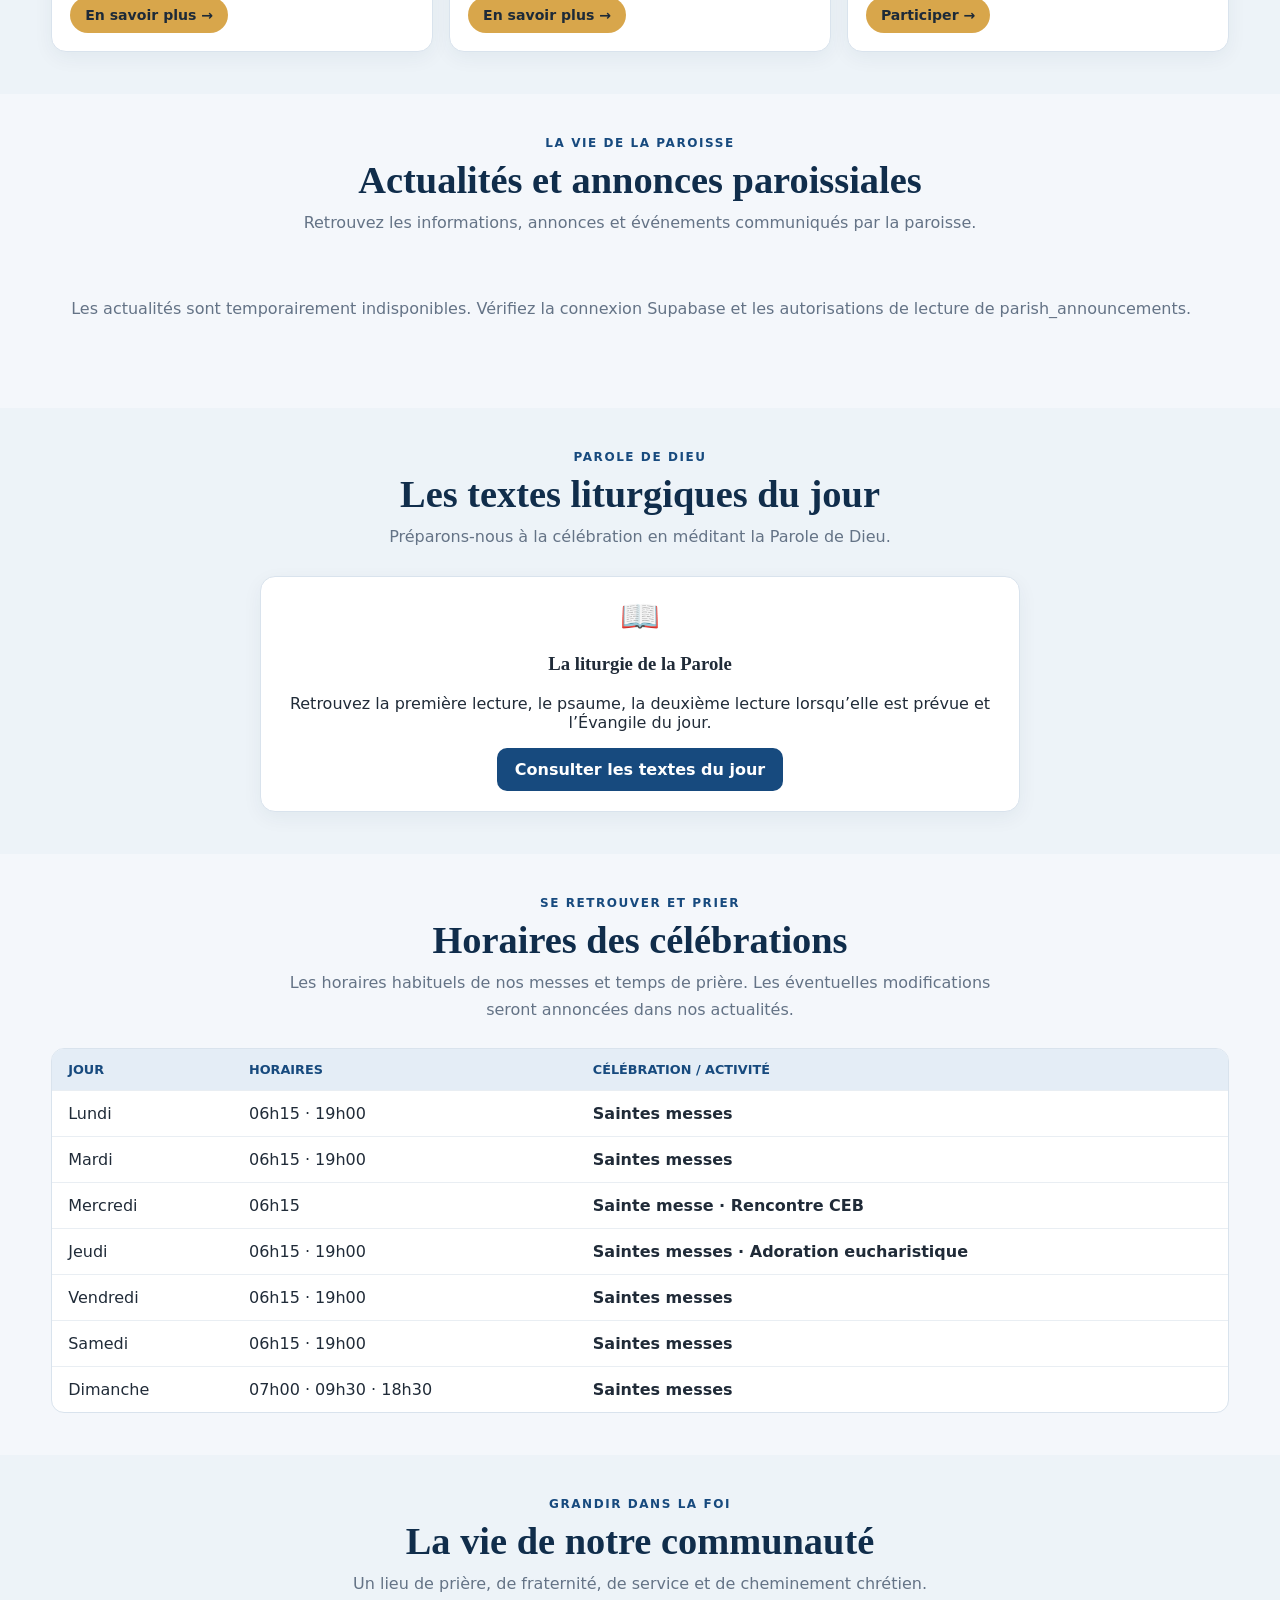
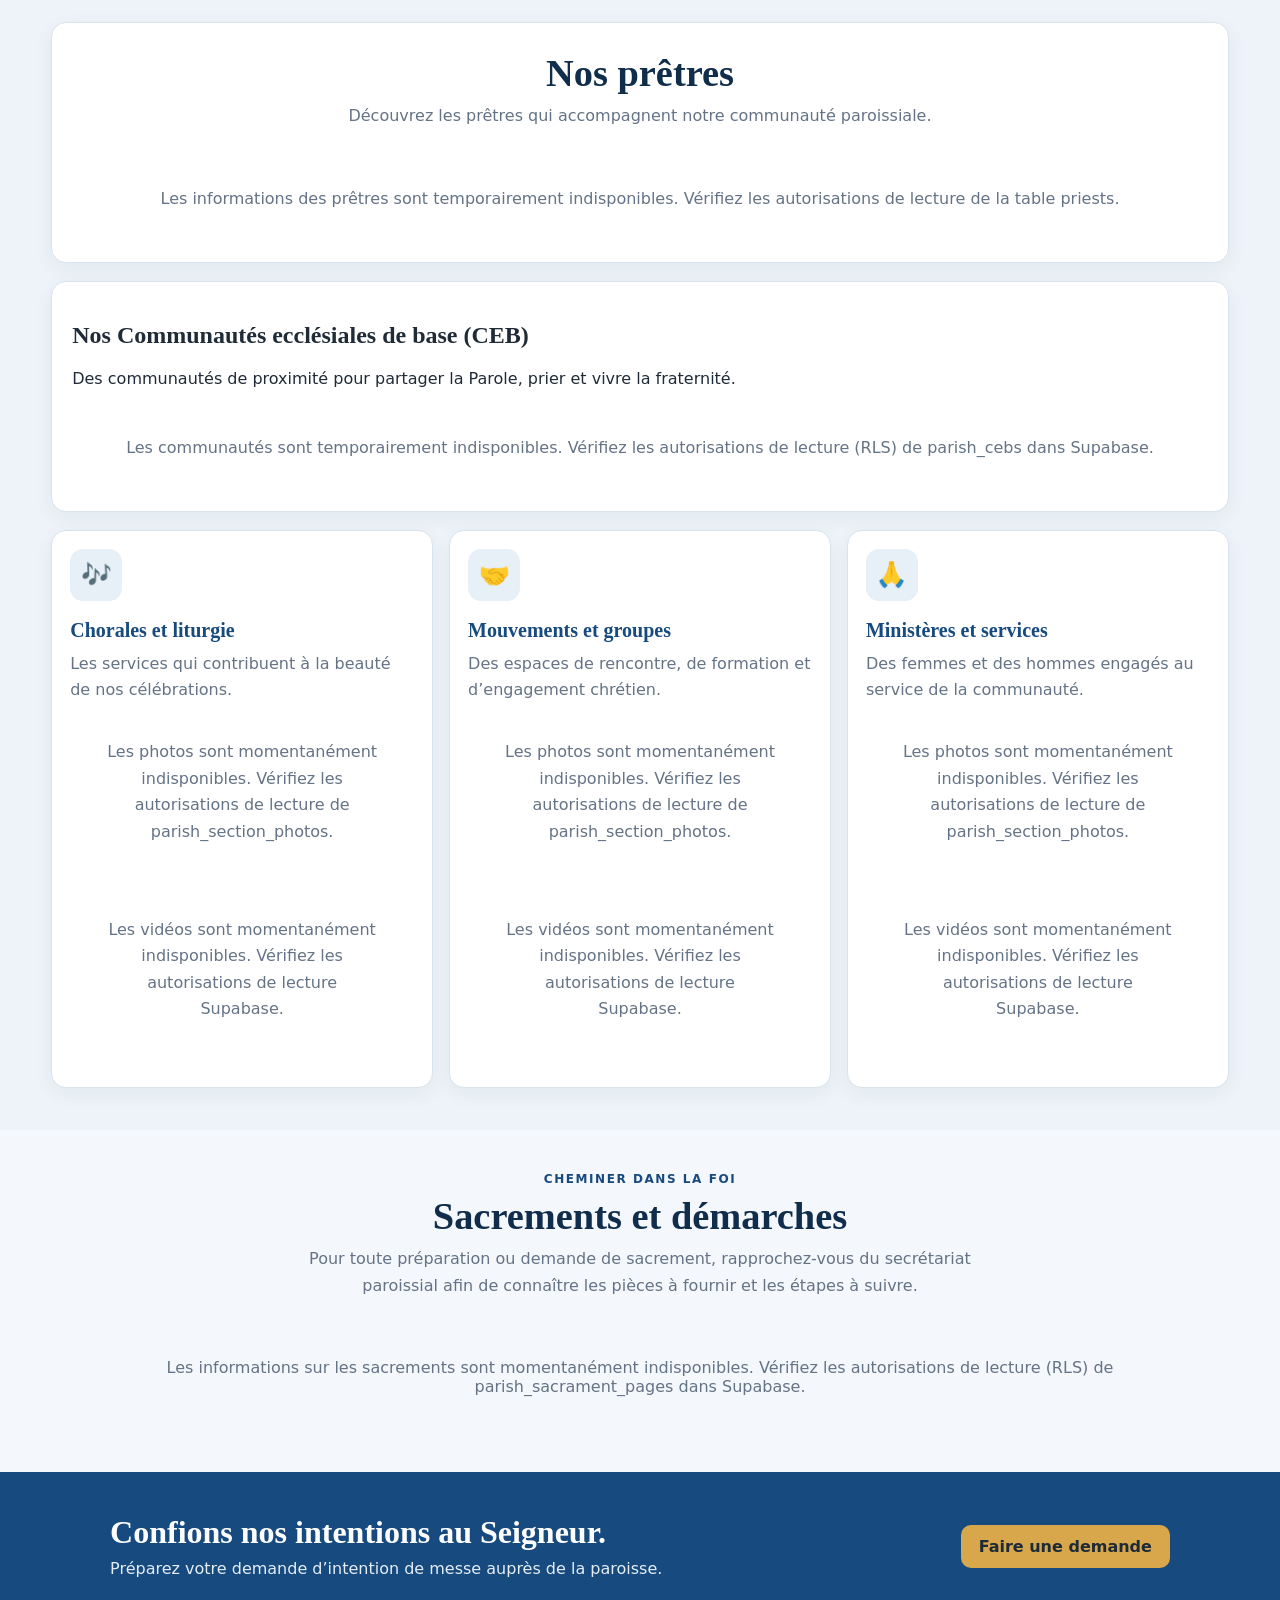
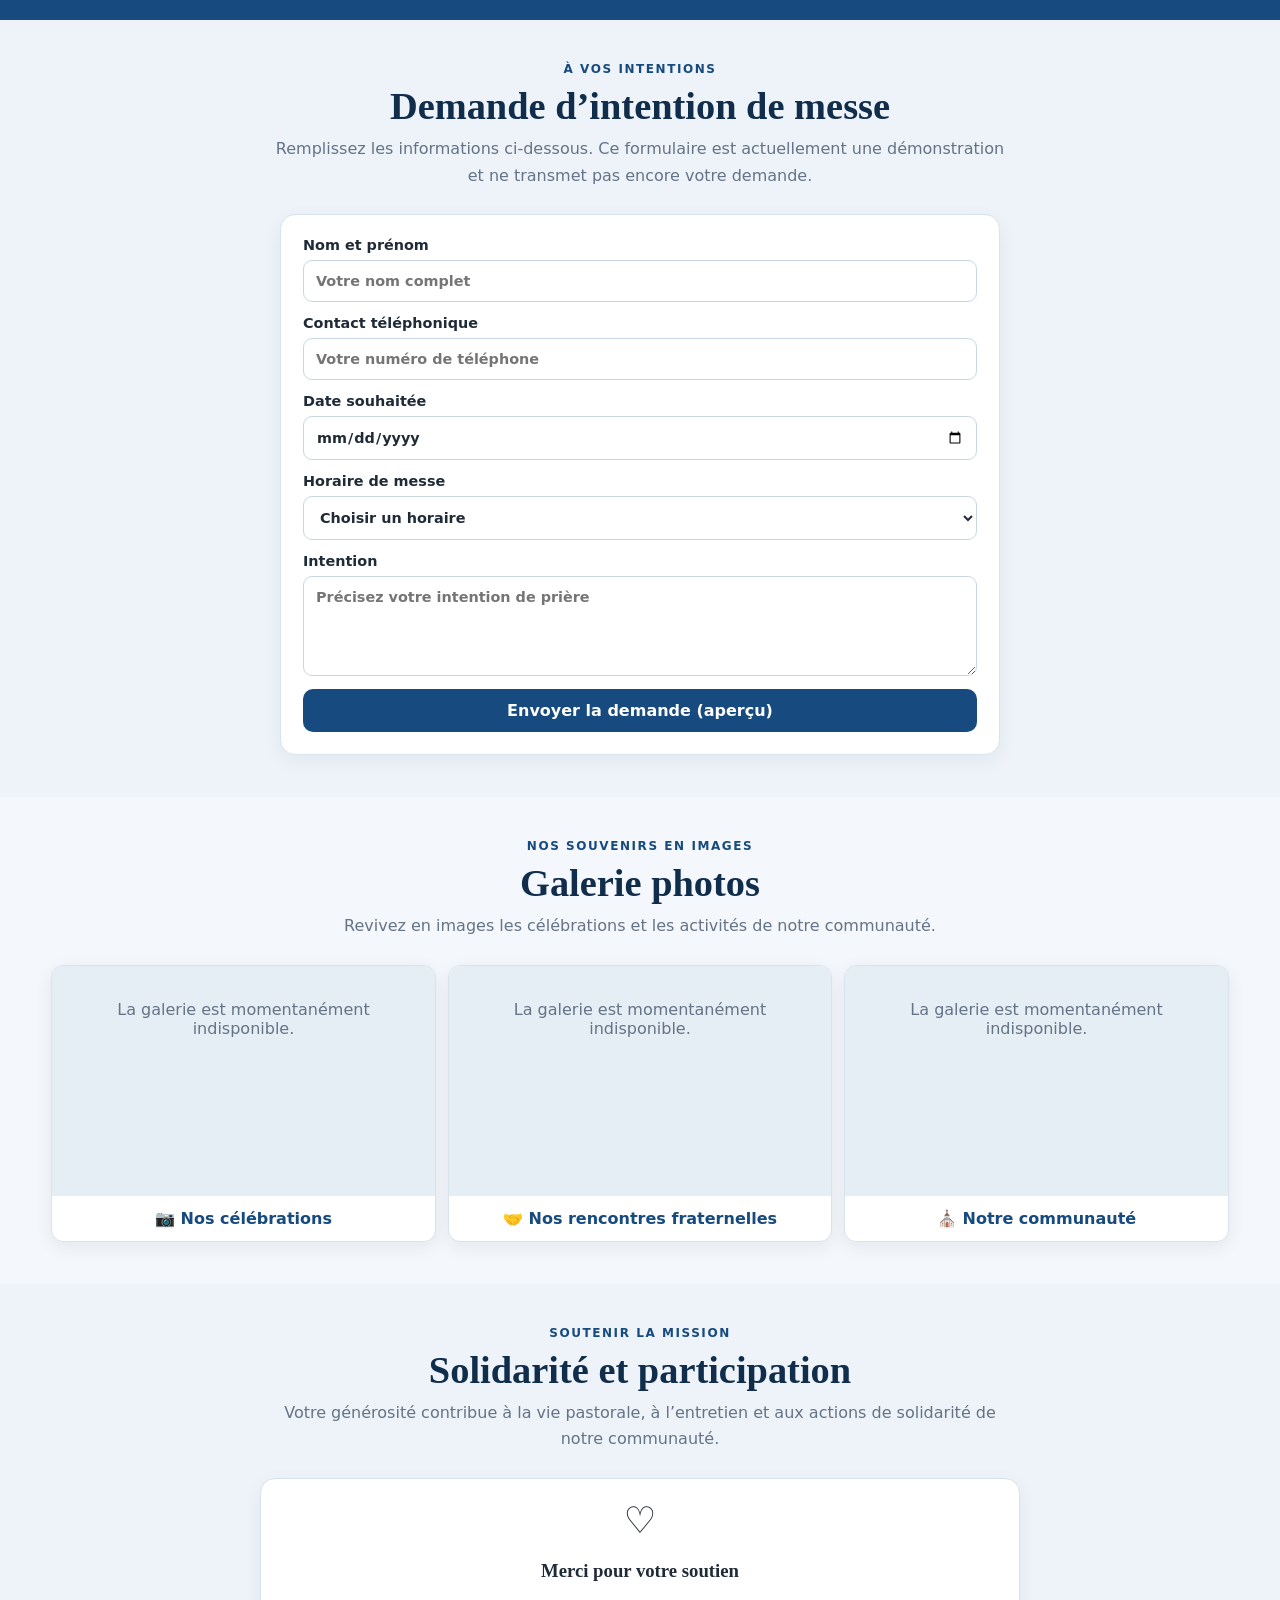
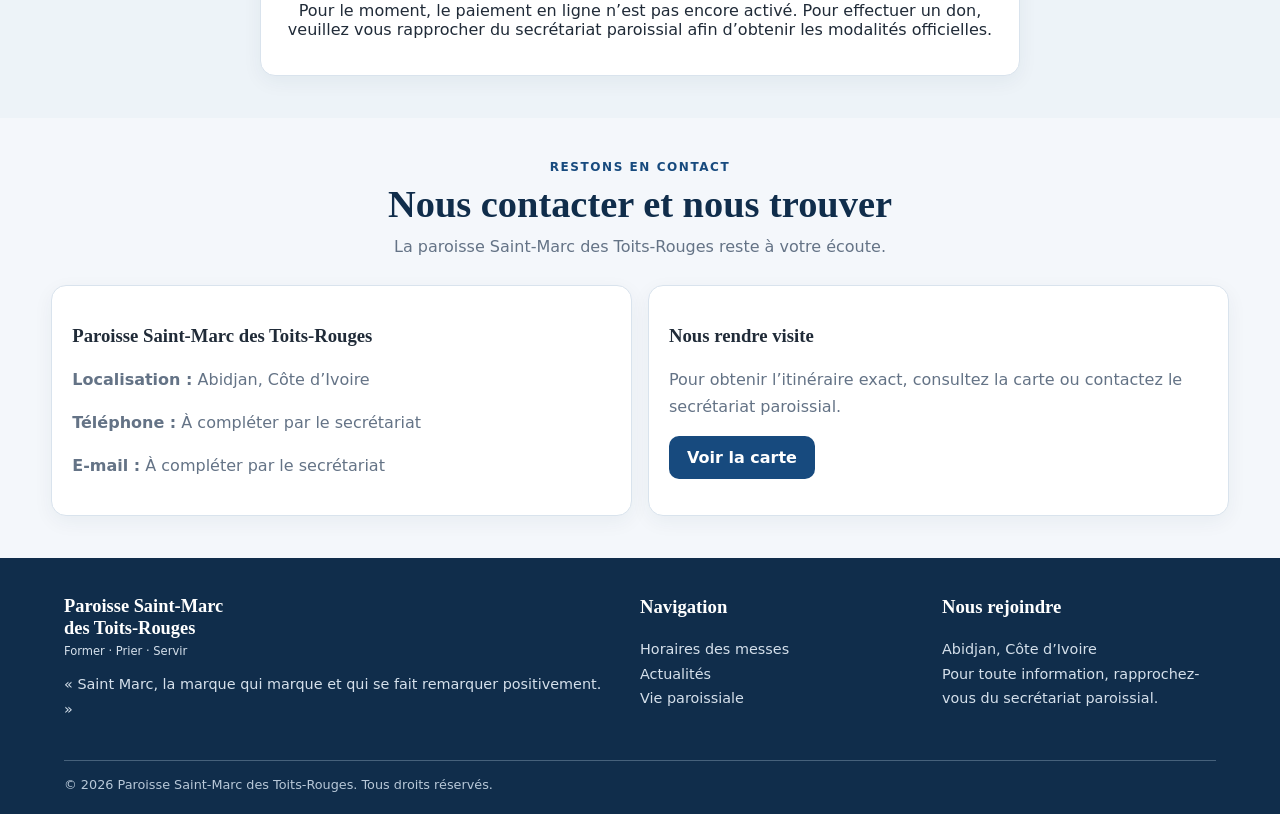
==== commit 744015ce: "Update index.html" ====
--- a/index.html
+++ b/index.html
@@ -4,16 +4,8 @@
 <meta charset="UTF-8">
 <meta name="viewport" content="width=device-width, initial-scale=1.0">
 <meta name="theme-color" content="#174A7E">
-<meta name="description" content="Site officiel de la Paroisse Saint-Marc des Toits-Rouges à Abidjan, Côte d’Ivoire. Retrouvez les horaires des messes, les actualités, les sacrements, les intentions de messe et la vie paroissiale.">
-<meta name="robots" content="index, follow, max-image-preview:large">
-<link rel="canonical" href="https://paroisse-saint-marc-2026.vercel.app/">
-<meta property="og:type" content="website">
-<meta property="og:locale" content="fr_CI">
-<meta property="og:site_name" content="Paroisse Saint-Marc des Toits-Rouges">
-<meta property="og:title" content="Paroisse Saint-Marc des Toits-Rouges | Site officiel">
-<meta property="og:description" content="Horaires des messes, actualités, sacrements et vie paroissiale à Abidjan.">
-<meta property="og:url" content="https://paroisse-saint-marc-2026.vercel.app/">
-<title>Paroisse Saint-Marc des Toits-Rouges | Site officiel à Abidjan</title>
+<meta name="description" content="Bienvenue sur le site de la Paroisse Saint-Marc des Toits-Rouges à Abidjan. Retrouvez les horaires, actualités et informations paroissiales.">
+<title>Paroisse Saint-Marc des Toits-Rouges</title>
 <style>
 :root{--blue:#174A7E;--blue-dark:#102D4B;--gold:#D8A64B;--ink:#202B38;--paper:#F4F7FB;--white:#fff;--muted:#647386;--line:#D9E3ED;--serif:Georgia,"Times New Roman",serif;--sans:Inter,ui-sans-serif,system-ui,-apple-system,"Segoe UI",sans-serif}
 *{box-sizing:border-box}html{scroll-behavior:smooth;scroll-padding-top:18px}body{margin:0;background:var(--paper);color:var(--ink);font-family:var(--sans)}a{color:inherit;text-decoration:none}button,input,textarea,select{font:inherit}
@@ -21,15 +13,9 @@
 header{display:flex;align-items:center;justify-content:space-between;gap:22px;padding:14px 5%;background:#fff;border-bottom:1px solid var(--line)}
 .brand{display:flex;align-items:center;gap:12px;min-width:230px}.logo-container{flex:0 0 auto}.logo-container img{display:block;width:66px;height:66px;object-fit:contain}.brand strong{display:block;font:700 1.15rem/1.15 var(--serif);color:var(--blue-dark)}.brand small{display:block;margin-top:5px;color:var(--muted);font-size:.72rem}
 nav{display:flex;align-items:center;justify-content:flex-end;gap:8px;flex-wrap:wrap}nav a{display:inline-flex;align-items:center;justify-content:center;padding:10px 12px;border:1px solid var(--blue);border-radius:10px;background:var(--blue);color:#fff;font-size:.84rem;font-weight:700;transition:.2s}nav a:hover,nav a:focus-visible{background:var(--gold);border-color:var(--gold);color:#1D2A38}
-.hero{position:relative;isolation:isolate;overflow:hidden;min-height:350px;display:flex;align-items:center;padding:65px 7%;color:#fff;background:var(--blue-dark)}.hero-slides{position:absolute;inset:0;z-index:0;pointer-events:none}.hero-slide{position:absolute;inset:0;opacity:0;transition:opacity 1.2s}.hero-slide.is-active{opacity:1}.hero-slide img{width:100%;height:100%;display:block;object-fit:cover;object-position:center}.hero-slides:after{content:"";position:absolute;inset:0;z-index:1;background:linear-gradient(90deg,rgba(10,38,69,.72),rgba(23,74,126,.35))}.hero-inner{position:relative;z-index:2;max-width:760px}.eyebrow{color:#D8B66C;text-transform:uppercase;letter-spacing:.13em;font-size:.75rem;font-weight:800}h1,h2,h3{font-family:var(--serif)}h1{max-width:800px;margin:14px 0;font-size:clamp(2.3rem,5vw,4.4rem);line-height:1.05}.hero p{max-width:650px;color:#edf3f8;line-height:1.7;font-size:1.05rem}.hero-verse-reference{margin-top:12px;color:#D8B66C;font:italic 1.05rem var(--serif);letter-spacing:.04em}.hero-actions{display:flex;gap:12px;flex-wrap:wrap;margin-top:24px}
+.hero{position:relative;isolation:isolate;overflow:hidden;min-height:350px;display:flex;align-items:center;padding:65px 7%;color:#fff;background:var(--blue-dark)}.hero-slides{position:absolute;inset:0;z-index:0;pointer-events:none}.hero-slide{position:absolute;inset:0;opacity:0;transition:opacity 1.2s}.hero-slide.is-active{opacity:1}.hero-slide img{width:100%;height:100%;display:block;object-fit:cover;object-position:center}.hero-slides:after{content:"";position:absolute;inset:0;z-index:1;background:linear-gradient(90deg,rgba(10,38,69,.72),rgba(23,74,126,.35))}.hero-inner{position:relative;z-index:2;max-width:760px}.eyebrow{color:#D8B66C;text-transform:uppercase;letter-spacing:.13em;font-size:.75rem;font-weight:800}h1,h2,h3{font-family:var(--serif)}h1{max-width:800px;margin:14px 0;font-size:clamp(2.3rem,5vw,4.4rem);line-height:1.05}.hero p{max-width:650px;color:#edf3f8;line-height:1.7;font-size:1.05rem}.hero-actions{display:flex;gap:12px;flex-wrap:wrap;margin-top:24px}
 .btn{display:inline-flex;align-items:center;justify-content:center;border:0;border-radius:10px;padding:12px 18px;background:var(--blue);color:#fff;font-weight:750;cursor:pointer}.btn.gold{background:var(--gold);color:#1D2A38}.btn.outline{border:1px solid #fff;background:transparent;color:#fff}.btn:hover{filter:brightness(1.06)}
-.scripture{text-align:center;padding:16px 0;background:#EAF1F8;color:var(--blue);font:700 1.12rem var(--sans);overflow:hidden;white-space:nowrap}
-.slogan-ticker{position:relative}
-.slogan-track{display:flex;width:max-content;align-items:center;gap:5rem;animation:sloganScroll 24s linear infinite}
-.slogan-track span{flex:0 0 auto;padding-left:2rem}
-.slogan-ticker:hover .slogan-track{animation-play-state:paused}
-@keyframes sloganScroll{from{transform:translateX(0)}to{transform:translateX(-50%)}}
-@media(prefers-reduced-motion:reduce){.slogan-track{animation:none;width:auto;justify-content:center;white-space:normal;padding:0 16px}.slogan-track span[aria-hidden="true"]{display:none}}
+.scripture{text-align:center;padding:20px 5%;background:#EAF1F8;color:var(--blue);font:italic 1.15rem var(--serif)}.scripture small{display:block;margin-top:7px;color:#98733A;font:700 .76rem var(--sans);letter-spacing:.1em;text-transform:uppercase}
 .container{width:min(1180px,92%);margin:auto}.section{padding:42px 0}.section-head{text-align:center;max-width:740px;margin:0 auto 25px}.section-head .eyebrow{color:var(--blue)}.section-head h2{margin:8px 0;font-size:clamp(1.8rem,3vw,2.5rem);color:var(--blue-dark)}.section-head p{margin:0;color:var(--muted);line-height:1.65}
 .home-grid{display:grid;grid-template-columns:1.35fr 1fr 1fr;gap:16px;align-items:stretch}.card{background:#fff;border:1px solid var(--line);border-radius:15px;overflow:hidden;box-shadow:0 6px 20px rgba(20,48,75,.055)}.card-pad{padding:20px}.card-title{margin:0;padding:12px 17px;background:var(--blue);color:#fff;font:700 1.16rem var(--serif)}.card-title.gold{background:var(--gold);color:#1D2A38}
 .welcome-content{display:grid;grid-template-columns:42% 1fr;gap:16px;align-items:center;padding:16px}.welcome-picture{width:100%;height:220px;min-height:190px;border-radius:10px;overflow:hidden;background:linear-gradient(145deg,#dce8f3,#f6ead2);display:block;object-fit:cover;object-position:center}.welcome-content p,.feature-card p{color:var(--muted);line-height:1.65}.card-link{display:inline-flex;margin-top:10px;padding:10px 15px;border-radius:30px;background:var(--gold);color:#1D2A38;font-size:.88rem;font-weight:800}
@@ -75,31 +61,6 @@
 @media(max-width:850px){.sacrament-grid{grid-template-columns:repeat(2,minmax(0,1fr))}}
 @media(max-width:650px){.sacrament-grid{grid-template-columns:1fr}.sacrament-media-list{grid-template-columns:1fr 1fr}.sacrament-media-item img{height:160px}}
 
-
-#catechese .catechesis-card{height:100%;display:flex;flex-direction:column;gap:10px}
-#catechese .catechesis-card h3{color:var(--blue,#174A7E);margin:4px 0}
-#catechese .catechesis-meta{display:grid;gap:7px;padding:12px;background:#f8f5ef;border-radius:10px;font-size:.94rem}
-#catechese .catechesis-meta p{margin:0}
-#catechese .catechesis-card .catechesis-description{line-height:1.75;white-space:pre-line}
-#catechese .catechesis-card .catechesis-contact{margin-top:auto;padding-top:10px}
-#catechese .catechesis-card .catechesis-contact a{overflow-wrap:anywhere}
-
-
-/* AFFICHAGE PUBLIC ET ANONYME DES DONS CONFIRMÉS */
-.donations-panel{max-width:850px;margin:auto;padding:clamp(18px,3vw,28px)}
-.donations-intro{display:flex;align-items:center;gap:16px;padding-bottom:18px;border-bottom:1px solid var(--line)}
-.donations-intro>span{display:grid;place-items:center;flex:0 0 48px;width:48px;height:48px;border-radius:50%;background:#E7EFF7;color:var(--blue);font-size:1.8rem}
-.donations-intro h3{margin:0 0 5px;color:var(--blue-dark);font-size:1.3rem}
-.donations-intro p{margin:0;color:var(--muted);line-height:1.55}
-.public-donations-list{display:grid;gap:10px;margin-top:18px}
-.donation-public-item{display:flex;align-items:center;justify-content:space-between;gap:16px;padding:15px 16px;border:1px solid var(--line);border-radius:12px;background:#fff}
-.donation-public-name{margin:0 0 5px;color:var(--blue-dark);font-weight:800}
-.donation-public-date{color:var(--muted);font-size:.84rem}
-.donation-public-amount{flex:0 0 auto;color:var(--blue);font-weight:850;text-align:right}
-.donation-public-empty{padding:18px;text-align:center;color:var(--muted);line-height:1.6}
-@media(max-width:560px){.donation-public-item{align-items:flex-start;flex-direction:column;gap:7px}.donation-public-amount{text-align:left}}
-@media(prefers-color-scheme:dark){.donation-public-item{background:#202B38;border-color:#40566D}.donations-intro h3,.donation-public-name{color:#E7F0F8}.donation-public-amount{color:#D8B66C}}
-
 </style>
 </head>
 <body>
@@ -108,20 +69,15 @@
   <header>
     <div class="brand"><div class="logo-container"><img src="LOGO%20SAINT%20MARC.jpg" alt="Logo de la paroisse Saint-Marc" onerror="this.style.display='none'"></div><a href="#accueil"><span><strong>Paroisse Saint-Marc<br>des Toits-Rouges</strong><small>Saint Marc, la marque qui marque</small></span></a></div>
     <nav aria-label="Navigation principale">
-      <a href="#accueil">Accueil</a><a href="#textes-du-jour">Textes du jour</a><a href="#horaires">Horaires</a><a href="#actualites">Actualités</a><a href="#catechese">Catéchèse</a><a href="#vie-paroissiale">Vie paroissiale</a><a href="#intentions">Intentions</a><a href="#dons">Dons</a><a href="#contact">Nous contacter</a><a href="/admin.html">Administration</a>
+      <a href="#accueil">Accueil</a><a href="#textes-du-jour">Textes du jour</a><a href="#horaires">Horaires</a><a href="#actualites">Actualités</a><a href="#vie-paroissiale">Vie paroissiale</a><a href="#intentions">Intentions</a><a href="#dons">Dons</a><a href="#contact">Nous contacter</a><a href="/admin.html">Administration</a>
     </nav>
   </header>
   <main>
     <section class="hero" id="accueil">
       <div class="hero-slides" aria-hidden="true"><div class="hero-slide is-active"><img src="banniere-1.jpeg" alt=""></div><div class="hero-slide"><img src="banniere-2.jpeg" alt=""></div></div>
-      <div class="hero-inner"><div class="eyebrow">Bienvenue dans notre communauté</div><h1>« Bénis le Seigneur, ô mon âme, n’oublie aucun de ses bienfaits. »</h1><div class="hero-verse-reference">Psaume 103, 2</div><p>Bienvenue sur le site de la Paroisse Saint-Marc des Toits-Rouges. Retrouvez nos célébrations, nos actualités et les informations qui font vivre notre communauté.</p><div class="hero-actions"><a class="btn gold" href="#horaires">Voir les horaires des messes</a><a class="btn outline" href="#actualites">Nos actualités</a></div></div>
+      <div class="hero-inner"><div class="eyebrow">Bienvenue dans notre communauté</div><h1>Saint Marc, la marque qui marque et qui se fait remarquer positivement.</h1><p>Bienvenue sur le site de la Paroisse Saint-Marc des Toits-Rouges. Retrouvez nos célébrations, nos actualités et les informations qui font vivre notre communauté.</p><div class="hero-actions"><a class="btn gold" href="#horaires">Voir les horaires des messes</a><a class="btn outline" href="#actualites">Nos actualités</a></div></div>
     </section>
-    <div class="scripture slogan-ticker" role="region" aria-label="Verset biblique — Psaume 103, 2">
-  <div class="slogan-track">
-    <span>« Bénis le Seigneur, ô mon âme, n’oublie aucun de ses bienfaits. » — Psaume 103, 2</span>
-    <span aria-hidden="true">« Bénis le Seigneur, ô mon âme, n’oublie aucun de ses bienfaits. » — Psaume 103, 2</span>
-  </div>
-</div>
+    <div class="scripture">« Bénis le Seigneur, ô mon âme, n’oublie aucun de ses bienfaits. »<small>Psaume 103, 2</small></div>
     <section class="saint-section" id="saint-du-jour"><div class="saint-strip"><span class="saint-icon">📖</span><div><h2>Le Saint du jour</h2><p id="saintDate">Découvrez le saint célébré aujourd’hui</p></div></div><div class="saint-card"><button type="button" class="saint-image-button" id="saintImageButton" aria-label="Découvrir le saint du jour" aria-haspopup="dialog" aria-controls="saintModal"><img id="saintImage" class="saint-image" src="" alt="Image du saint du jour" style="display:none"><strong id="saintCardName">Chargement du saint du jour…</strong></button></div></section>
     <section class="section" id="bienvenue"><div class="container"><div class="home-grid">
       <article class="card welcome-card"><h2 class="card-title">Bienvenue à notre paroisse</h2><div class="welcome-content"><img class="welcome-picture" src="saint-marc.jpg" alt="Saint Marc, saint patron de notre paroisse"><div><strong>Chers frères et sœurs,</strong><p>Bienvenue à la Paroisse Saint-Marc des Toits-Rouges. Ensemble, prions, célébrons et bâtissons une Église vivante, fraternelle et missionnaire.</p><a class="card-link" href="#vie-paroissiale">Découvrir la paroisse →</a></div></div></article>
@@ -134,7 +90,7 @@
       <article class="card feature-card"><div class="feature-icon">♡</div><h3>Solidarité et participation</h3><p>Soutenez la mission de la paroisse par vos dons, vos intentions de messe et votre engagement.</p><a class="card-link" href="#dons">Participer →</a></article>
     </div></div></section>
     <section class="section" id="actualites"><div class="container"><div class="section-head"><div class="eyebrow">La vie de la paroisse</div><h2>Actualités et annonces paroissiales</h2><p>Retrouvez les informations, annonces et événements communiqués par la paroisse.</p></div><div id="announcementsList" class="announcements-list" aria-live="polite"><article class="card announcement"><div class="announcement-content"><h3>Chargement des annonces…</h3><p>Les annonces publiées par la paroisse seront affichées ici.</p></div></article></div></div></section>
-    <section class="section section-tint" id="textes-du-jour"><div class="container"><div class="section-head"><div class="eyebrow">Parole de Dieu</div><h2>Les textes liturgiques du jour</h2><p>Préparons-nous à la célébration en méditant la Parole de Dieu.</p></div><div class="card card-pad" style="max-width:760px;margin:auto;text-align:center"><img src="liturgie-parole-bible.png" alt="Bible ouverte sur un autel, symbole de la liturgie de la Parole" loading="lazy" style="display:block;width:100%;max-width:680px;height:auto;max-height:390px;object-fit:cover;object-position:center;margin:0 auto 20px;border-radius:12px"><div style="font-size:2rem;color:var(--blue)">📖</div><h3>La liturgie de la Parole</h3><p>Retrouvez la première lecture, le psaume, la deuxième lecture lorsqu’elle est prévue et l’Évangile du jour.</p><a class="btn" href="https://www.aelf.org/" target="_blank" rel="noopener noreferrer">Consulter les textes du jour</a></div></div></section>
+    <section class="section section-tint" id="textes-du-jour"><div class="container"><div class="section-head"><div class="eyebrow">Parole de Dieu</div><h2>Les textes liturgiques du jour</h2><p>Préparons-nous à la célébration en méditant la Parole de Dieu.</p></div><div class="card card-pad" style="max-width:760px;margin:auto;text-align:center"><div style="font-size:2rem;color:var(--blue)">📖</div><h3>La liturgie de la Parole</h3><p>Retrouvez la première lecture, le psaume, la deuxième lecture lorsqu’elle est prévue et l’Évangile du jour.</p><a class="btn" href="https://www.aelf.org/" target="_blank" rel="noopener noreferrer">Consulter les textes du jour</a></div></div></section>
     <section class="section" id="horaires"><div class="container"><div class="section-head"><div class="eyebrow">Se retrouver et prier</div><h2>Horaires des célébrations</h2><p>Les horaires habituels de nos messes et temps de prière. Les éventuelles modifications seront annoncées dans nos actualités.</p></div><div class="schedule-wrap"><table><thead><tr><th>Jour</th><th>Horaires</th><th>Célébration / activité</th></tr></thead><tbody>
       <tr><td>Lundi</td><td>06h15 · 19h00</td><td>Saintes messes</td></tr><tr><td>Mardi</td><td>06h15 · 19h00</td><td>Saintes messes</td></tr><tr><td>Mercredi</td><td>06h15</td><td>Sainte messe · Rencontre CEB</td></tr><tr><td>Jeudi</td><td>06h15 · 19h00</td><td>Saintes messes · Adoration eucharistique</td></tr><tr><td>Vendredi</td><td>06h15 · 19h00</td><td>Saintes messes</td></tr><tr><td>Samedi</td><td>06h15 · 19h00</td><td>Saintes messes</td></tr><tr><td>Dimanche</td><td>07h00 · 09h30 · 18h30</td><td>Saintes messes</td></tr>
     </tbody></table></div></div></section>
@@ -145,7 +101,6 @@
         <article class="card feature-card"><div class="feature-icon">🙏</div><h3>Ministères et services</h3><p>Des femmes et des hommes engagés au service de la communauté.</p><div class="section-photos" id="photos-ministeres"><p class="section-video-empty">Chargement des photos...</p></div><div class="section-videos" id="videos-ministeres"><p class="section-video-empty">Chargement des vidéos...</p></div></article>
       </div>
     </div></section>
-    <section class="section section-tint" id="catechese"><div class="container"><div class="section-head"><div class="eyebrow">Grandir dans la foi</div><h2>La catéchèse</h2><p>Retrouvez les informations sur les parcours de catéchèse, les inscriptions, les horaires et les contacts de la paroisse.</p></div><div id="catechesisPublicList" class="sacrament-grid" aria-live="polite"><p class="empty-message">Chargement des informations sur la catéchèse…</p></div></div></section>
     <section class="section" id="sacrements"><div class="container"><div class="section-head"><div class="eyebrow">Cheminer dans la foi</div><h2>Sacrements et démarches</h2><p>Pour toute préparation ou demande de sacrement, rapprochez-vous du secrétariat paroissial afin de connaître les pièces à fournir et les étapes à suivre.</p></div><div class="sacrament-grid" id="sacramentPages" aria-live="polite"><p class="empty-message">Chargement des informations sur les sacrements…</p></div></div></section>
     <section class="callout"><div class="callout-inner"><div><h2>Confions nos intentions au Seigneur.</h2><p>Préparez votre demande d’intention de messe auprès de la paroisse.</p></div><a class="btn gold" href="#intentions">Faire une demande</a></div></section>
     <section class="section section-tint" id="intentions"><div class="container"><div class="section-head"><div class="eyebrow">À vos intentions</div><h2>Demande d’intention de messe</h2><p>Remplissez les informations ci-dessous. Ce formulaire est actuellement une démonstration et ne transmet pas encore votre demande.</p></div><div class="card form-card"><form id="intentionForm"><label>Nom et prénom<input required name="name" placeholder="Votre nom complet"></label><label>Contact téléphonique<input required name="phone" type="tel" placeholder="Votre numéro de téléphone"></label><label>Date souhaitée<input required name="date" type="date"></label><label>Horaire de messe<select required name="time"><option value="">Choisir un horaire</option><option>06h15</option><option>07h00</option><option>09h30</option><option>18h30</option><option>19h00</option></select></label><label>Intention<textarea required name="intention" placeholder="Précisez votre intention de prière"></textarea></label><button class="btn" type="submit">Envoyer la demande (aperçu)</button><div class="notice" id="formNotice" role="status">Merci. Ceci est une démonstration : votre demande n’a pas été envoyée ni enregistrée.</div></form></div></div></section>
@@ -154,19 +109,7 @@
       <div class="celebrations-card" aria-label="Diaporama de nos rencontres fraternelles"><div class="celebrations-slideshow" id="fraternellesSlideshow"><p class="empty-message">Chargement des photos…</p></div><div class="celebrations-caption">🤝 Nos rencontres fraternelles</div></div>
       <div class="celebrations-card" aria-label="Diaporama de notre communauté"><div class="celebrations-slideshow" id="communauteSlideshow"><p class="empty-message">Chargement des photos…</p></div><div class="celebrations-caption">⛪ Notre communauté</div></div>
     </div></div></section>
-    <section class="section section-tint" id="dons">
-      <div class="container">
-        <div class="section-head">
-          <div class="eyebrow">Soutenir la mission</div>
-          <h2>Solidarité et participation</h2>
-          <p>Votre générosité contribue à la vie pastorale, à l’entretien et aux actions de solidarité de notre communauté.</p>
-        </div>
-        <div class="card card-pad donations-panel">
-          <div class="donations-intro"><span aria-hidden="true">♡</span><div><h3>Merci pour votre générosité</h3><p>Retrouvez ici les dons confirmés que leurs donateurs ont autorisé à rendre publics.</p></div></div>
-          <div id="publicDonationsList" class="public-donations-list" aria-live="polite"><p class="empty-message">Chargement des dons…</p></div>
-        </div>
-      </div>
-    </section>
+    <section class="section section-tint" id="dons"><div class="container"><div class="section-head"><div class="eyebrow">Soutenir la mission</div><h2>Solidarité et participation</h2><p>Votre générosité contribue à la vie pastorale, à l’entretien et aux actions de solidarité de notre communauté.</p></div><div class="card card-pad" style="max-width:760px;margin:auto;text-align:center"><div style="font-size:2.3rem">♡</div><h3>Merci pour votre soutien</h3><p>Pour le moment, le paiement en ligne n’est pas encore activé. Pour effectuer un don, veuillez vous rapprocher du secrétariat paroissial afin d’obtenir les modalités officielles.</p></div></div></section>
     <section class="section" id="contact"><div class="container"><div class="section-head"><div class="eyebrow">Restons en contact</div><h2>Nous contacter et nous trouver</h2><p>La paroisse Saint-Marc des Toits-Rouges reste à votre écoute.</p></div><div class="contact-grid"><div class="card contact-box"><h3>Paroisse Saint-Marc des Toits-Rouges</h3><p><strong>Localisation :</strong> Abidjan, Côte d’Ivoire</p><p><strong>Téléphone :</strong> À compléter par le secrétariat</p><p><strong>E-mail :</strong> À compléter par le secrétariat</p></div><div class="card contact-box"><h3>Nous rendre visite</h3><p>Pour obtenir l’itinéraire exact, consultez la carte ou contactez le secrétariat paroissial.</p><a class="btn" href="https://www.google.com/maps/search/?api=1&query=Paroisse+Saint-Marc+des+Toits-Rouges+Abidjan" target="_blank" rel="noopener noreferrer">Voir la carte</a></div></div></div></section>
   </main>
   <footer><div class="footer-grid"><div><div class="brand"><span><strong style="color:#fff">Paroisse Saint-Marc<br>des Toits-Rouges</strong><small style="color:#d5e0eb">Former · Prier · Servir</small></span></div><p>« Saint Marc, la marque qui marque et qui se fait remarquer positivement. »</p></div><div><h3>Navigation</h3><p><a href="#horaires">Horaires des messes</a><br><a href="#actualites">Actualités</a><br><a href="#vie-paroissiale">Vie paroissiale</a></p></div><div><h3>Nous rejoindre</h3><p>Abidjan, Côte d’Ivoire<br>Pour toute information, rapprochez-vous du secrétariat paroissial.</p></div></div><div class="copyright">© 2026 Paroisse Saint-Marc des Toits-Rouges. Tous droits réservés.</div></footer>
@@ -282,41 +225,6 @@
     showMessage(container,"Les informations sur les sacrements sont momentanément indisponibles. Vérifiez les autorisations de lecture (RLS) de parish_sacrament_pages dans Supabase.");
   }
 }
-
-/* Affichage public des programmes de catéchèse publiés dans Supabase */
-async function loadCatechesisPrograms(){
- const container=document.getElementById("catechesisPublicList");if(!container)return;
- try{
-  const endpoint=`${SUPABASE_URL}/rest/v1/catechesis_programs?select=id,title,description,levels,age_range,schedule,start_date,registration_deadline,location,fee,contact_name,contact_phone,contact_email,requirements,is_published&is_published=eq.true&order=created_at.desc`;
-  const response=await fetch(endpoint,{headers:supabaseHeaders});
-  if(!response.ok)throw new Error(`Lecture des programmes de catéchèse (${response.status}) : ${await response.text()}`);
-  const programs=await response.json();container.replaceChildren();
-  if(!programs.length){showMessage(container,"Les informations sur la catéchèse seront bientôt disponibles auprès du secrétariat paroissial.");return;}
-  const formatDateFr=value=>{if(!value)return "";const d=new Date(value+"T00:00:00");return Number.isNaN(d.getTime())?value:d.toLocaleDateString("fr-FR");};
-  programs.forEach(program=>{
-   const card=document.createElement("article");card.className="card sacrament-card catechesis-card";
-   const icon=document.createElement("div");icon.className="feature-icon";icon.textContent="📖";
-   const title=document.createElement("h3");title.textContent=program.title||"Catéchèse";card.append(icon,title);
-   if(program.description){const p=document.createElement("p");p.className="catechesis-description";p.textContent=program.description;card.append(p);}
-   const meta=document.createElement("div");meta.className="catechesis-meta";
-   const addMeta=(label,value)=>{if(value){const p=document.createElement("p");const strong=document.createElement("strong");strong.textContent=label+" : ";p.append(strong,document.createTextNode(value));meta.append(p);}};
-   addMeta("Niveaux",program.levels);addMeta("Public concerné",program.age_range);addMeta("Jours et horaires",program.schedule);
-   addMeta("Début",formatDateFr(program.start_date));addMeta("Date limite d'inscription",formatDateFr(program.registration_deadline));
-   addMeta("Lieu",program.location);addMeta("Participation",program.fee);if(meta.childNodes.length)card.append(meta);
-   if(program.requirements){const p=document.createElement("p");p.className="catechesis-description";const strong=document.createElement("strong");strong.textContent="Conditions et documents : ";p.append(strong,document.createTextNode(program.requirements));card.append(p);}
-   if(program.contact_name||program.contact_phone||program.contact_email){
-    const contact=document.createElement("div");contact.className="catechesis-contact";
-    if(program.contact_name){const p=document.createElement("p");p.textContent="Contact : "+program.contact_name;contact.append(p);}
-    if(program.contact_phone){const p=document.createElement("p");const a=document.createElement("a");a.href="tel:"+program.contact_phone.replace(/[^+\\d]/g,"");a.textContent=program.contact_phone;p.append("Téléphone : ",a);contact.append(p);}
-    if(program.contact_email){const p=document.createElement("p");const a=document.createElement("a");a.href="mailto:"+program.contact_email;a.textContent=program.contact_email;p.append("E-mail : ",a);contact.append(p);}
-    card.append(contact);
-   }
-   container.append(card);
-  });
- }catch(error){console.error("Chargement de la catéchèse impossible :",error);showMessage(container,"Les informations sur la catéchèse sont momentanément indisponibles. Vérifiez la table et les autorisations de lecture dans Supabase.");}
-}
-loadCatechesisPrograms();
-
 loadSacramentPages();
 
 /* Galerie photos : lecture depuis Supabase. */
@@ -564,62 +472,6 @@
 }
 loadParishCebs();
 
-/* DONS PUBLICS : la vue Supabase ne renvoie que les champs autorisés. */
-async function loadPublicDonations(){
-  const list=document.getElementById("publicDonationsList");
-  if(!list)return;
-  try{
-    const endpoint=`${SUPABASE_URL}/rest/v1/public_donations?select=display_name,amount,currency,created_at&order=created_at.desc`;
-    const response=await fetch(endpoint,{headers:supabaseHeaders});
-    if(!response.ok)throw new Error(`Erreur Supabase (${response.status}) : ${await response.text()}`);
-    const donations=await response.json();
-    list.replaceChildren();
-    if(!donations.length){
-      const empty=document.createElement("p");
-      empty.className="donation-public-empty";
-      empty.textContent="Aucun don public confirmé pour le moment. Merci pour votre soutien à la paroisse.";
-      list.append(empty);
-      return;
-    }
-    donations.forEach(donation=>{
-      const item=document.createElement("article");
-      item.className="donation-public-item";
-      const details=document.createElement("div");
-      const name=document.createElement("p");
-      name.className="donation-public-name";
-      name.textContent=donation.display_name||"Un paroissien";
-      const date=document.createElement("time");
-      date.className="donation-public-date";
-      if(donation.created_at){
-        const parsedDate=new Date(donation.created_at);
-        if(!Number.isNaN(parsedDate.getTime())){
-          date.dateTime=parsedDate.toISOString();
-          date.textContent=parsedDate.toLocaleDateString("fr-FR",{day:"2-digit",month:"long",year:"numeric",timeZone:"Africa/Abidjan"});
-        }else{date.textContent="Date non renseignée";}
-      }else{date.textContent="Date non renseignée";}
-      const amount=document.createElement("div");
-      amount.className="donation-public-amount";
-      const numericAmount=Number(donation.amount);
-      const formattedAmount=Number.isFinite(numericAmount)?new Intl.NumberFormat("fr-FR",{maximumFractionDigits:2}).format(numericAmount):String(donation.amount??"");
-      const currency=String(donation.currency||"").trim().toUpperCase();
-      const currencyLabel=currency==="XOF"?"FCFA":currency;
-      amount.textContent=[formattedAmount,currencyLabel].filter(Boolean).join(" ");
-      details.append(name,date);
-      item.append(details,amount);
-      list.append(item);
-    });
-  }catch(error){
-    console.error("Chargement des dons publics impossible :",error);
-    list.replaceChildren();
-    const message=document.createElement("p");
-    message.className="donation-public-empty";
-    message.textContent="Les dons publics sont momentanément indisponibles. Veuillez réessayer plus tard.";
-    list.append(message);
-  }
-}
-loadPublicDonations();
-
-
 /* Agrandissement des photos, y compris celles chargées depuis Supabase. */
 (function(){
   const lightbox=document.createElement("div");lightbox.className="gallery-lightbox";lightbox.id="galleryLightbox";lightbox.setAttribute("role","dialog");lightbox.setAttribute("aria-modal","true");lightbox.setAttribute("aria-label","Photo agrandie");
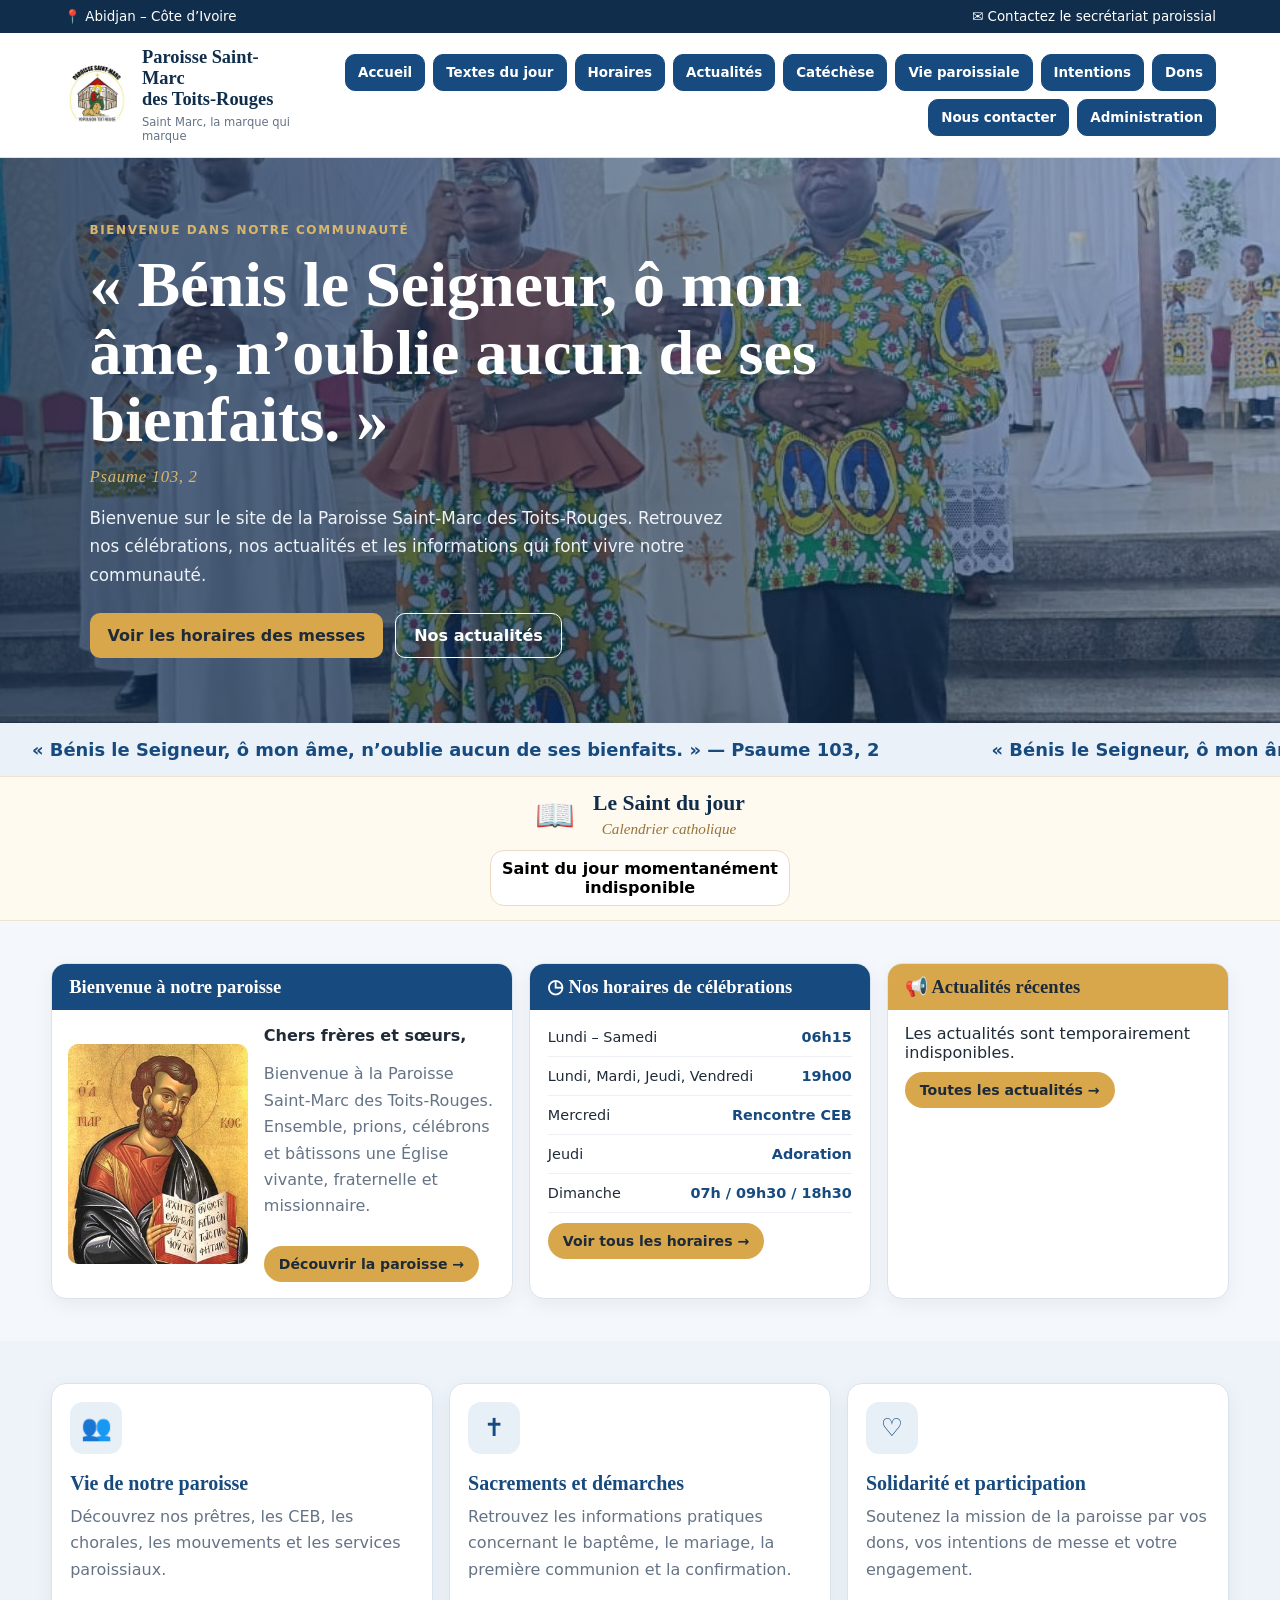
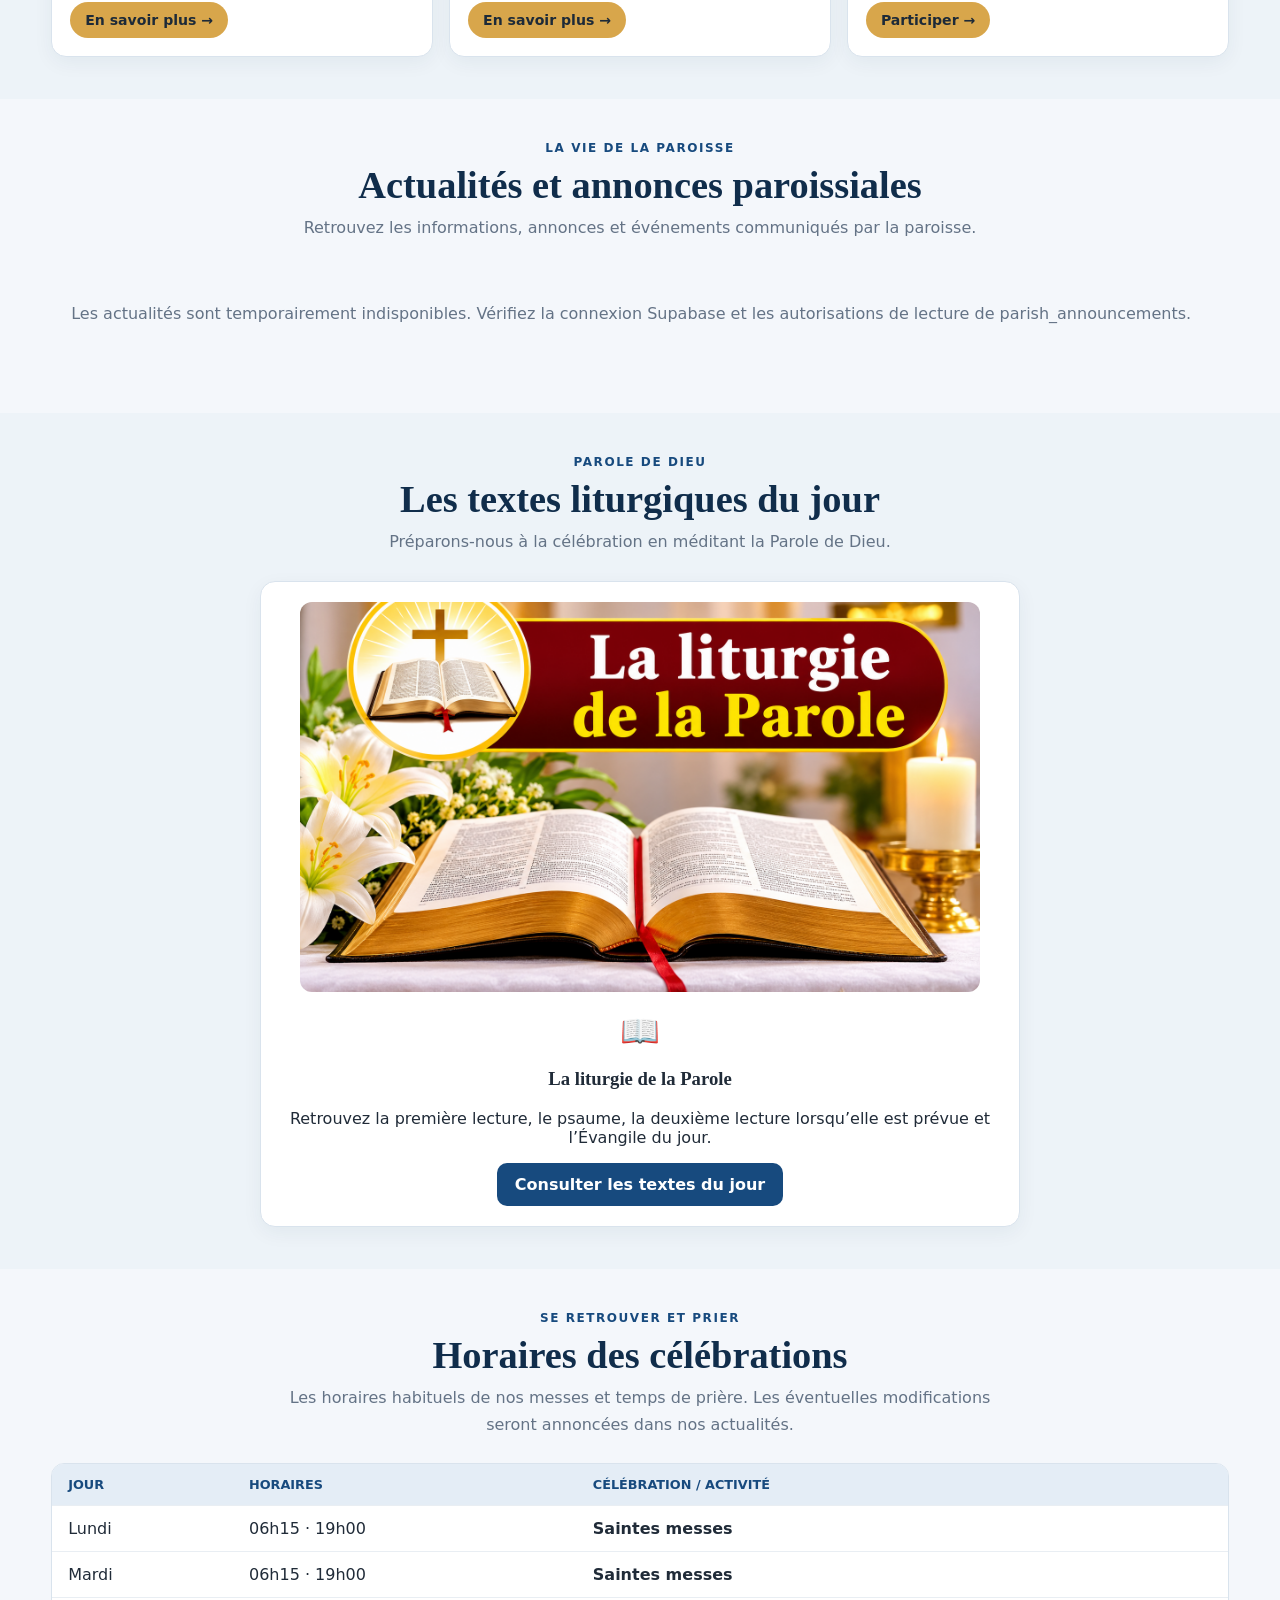
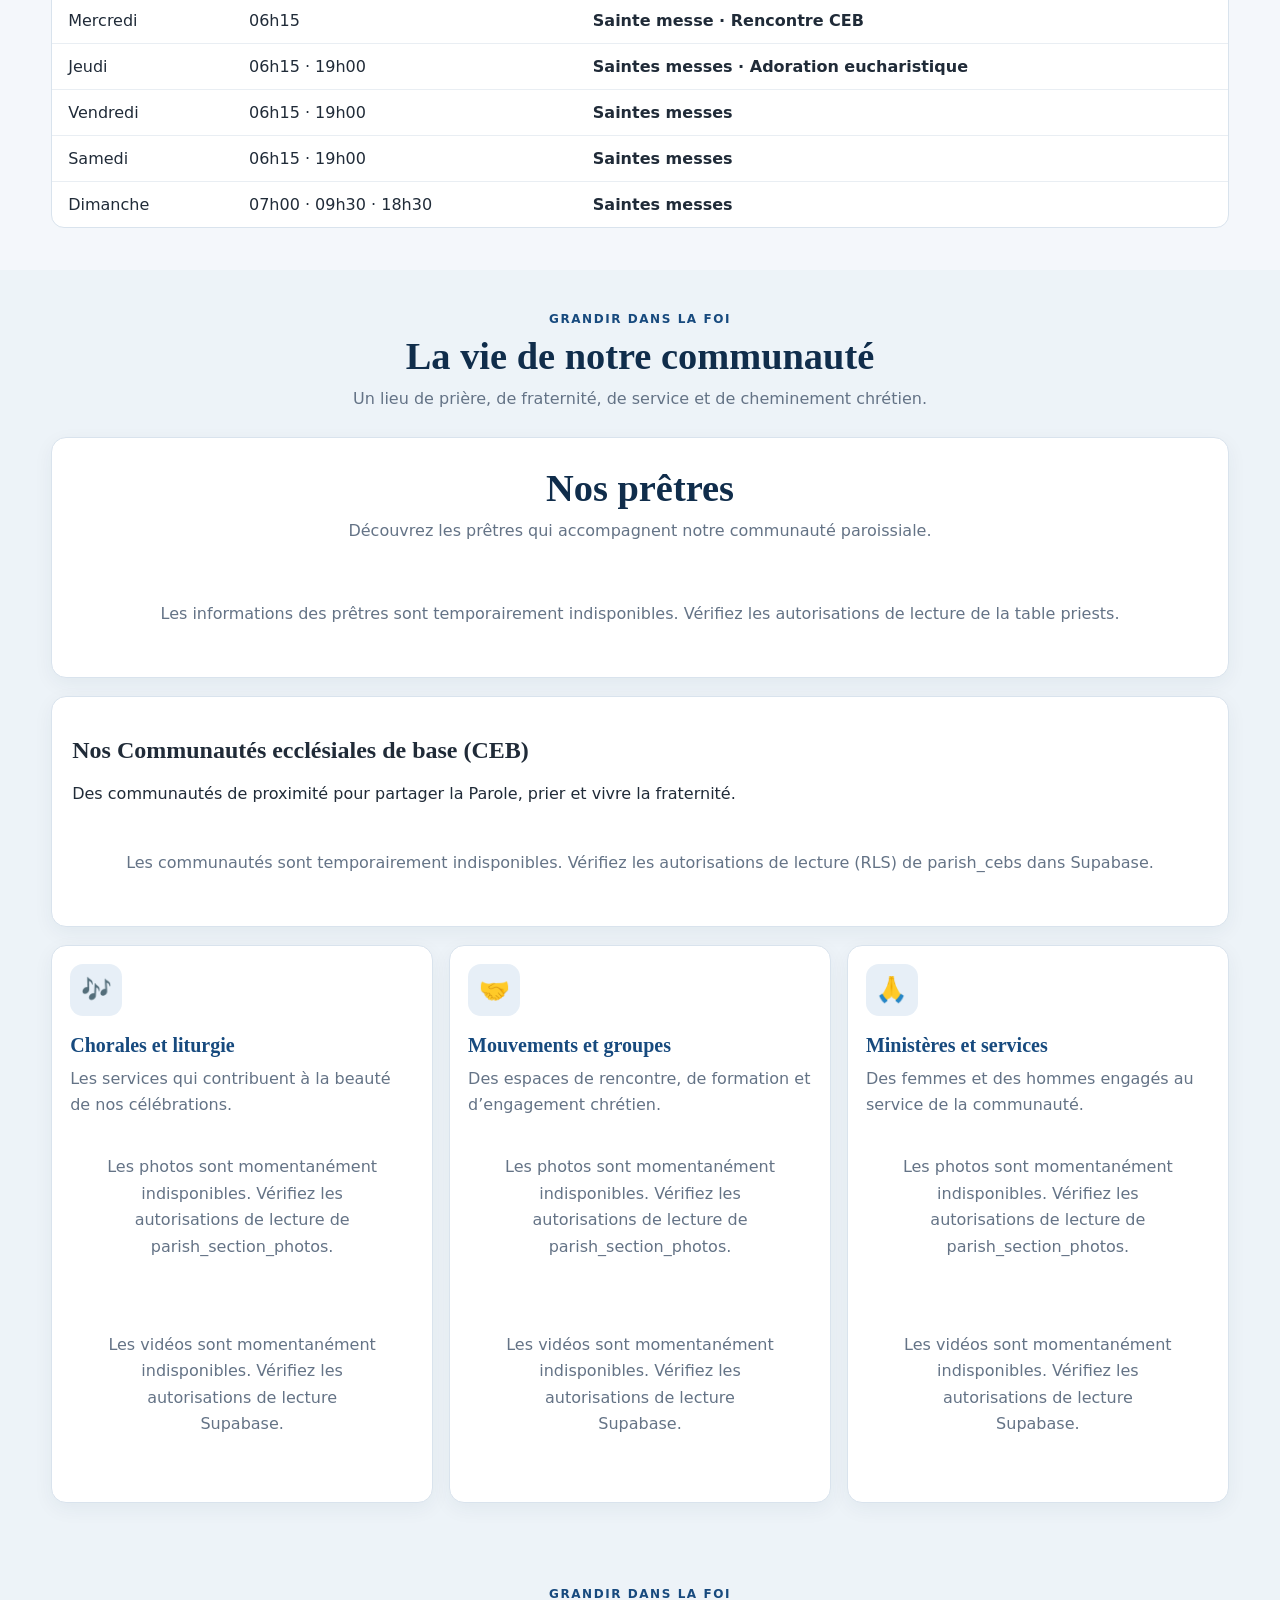
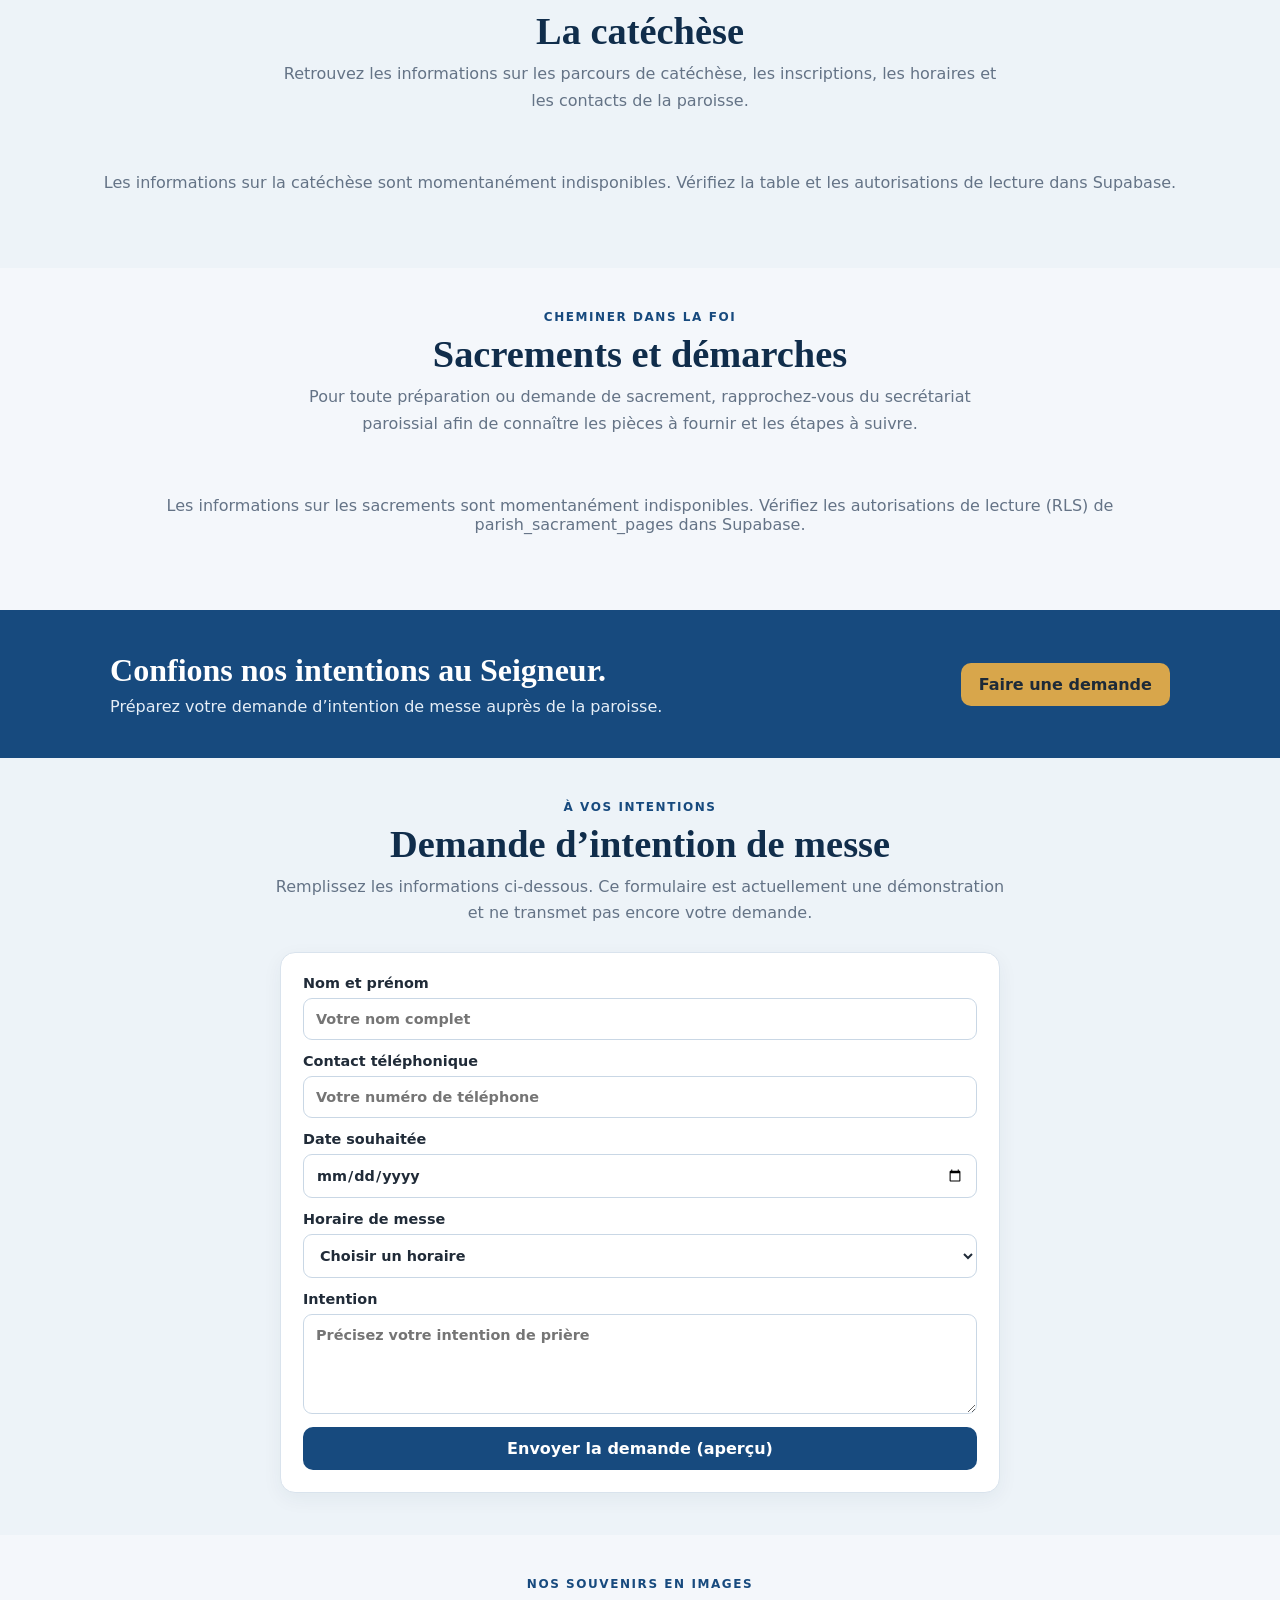
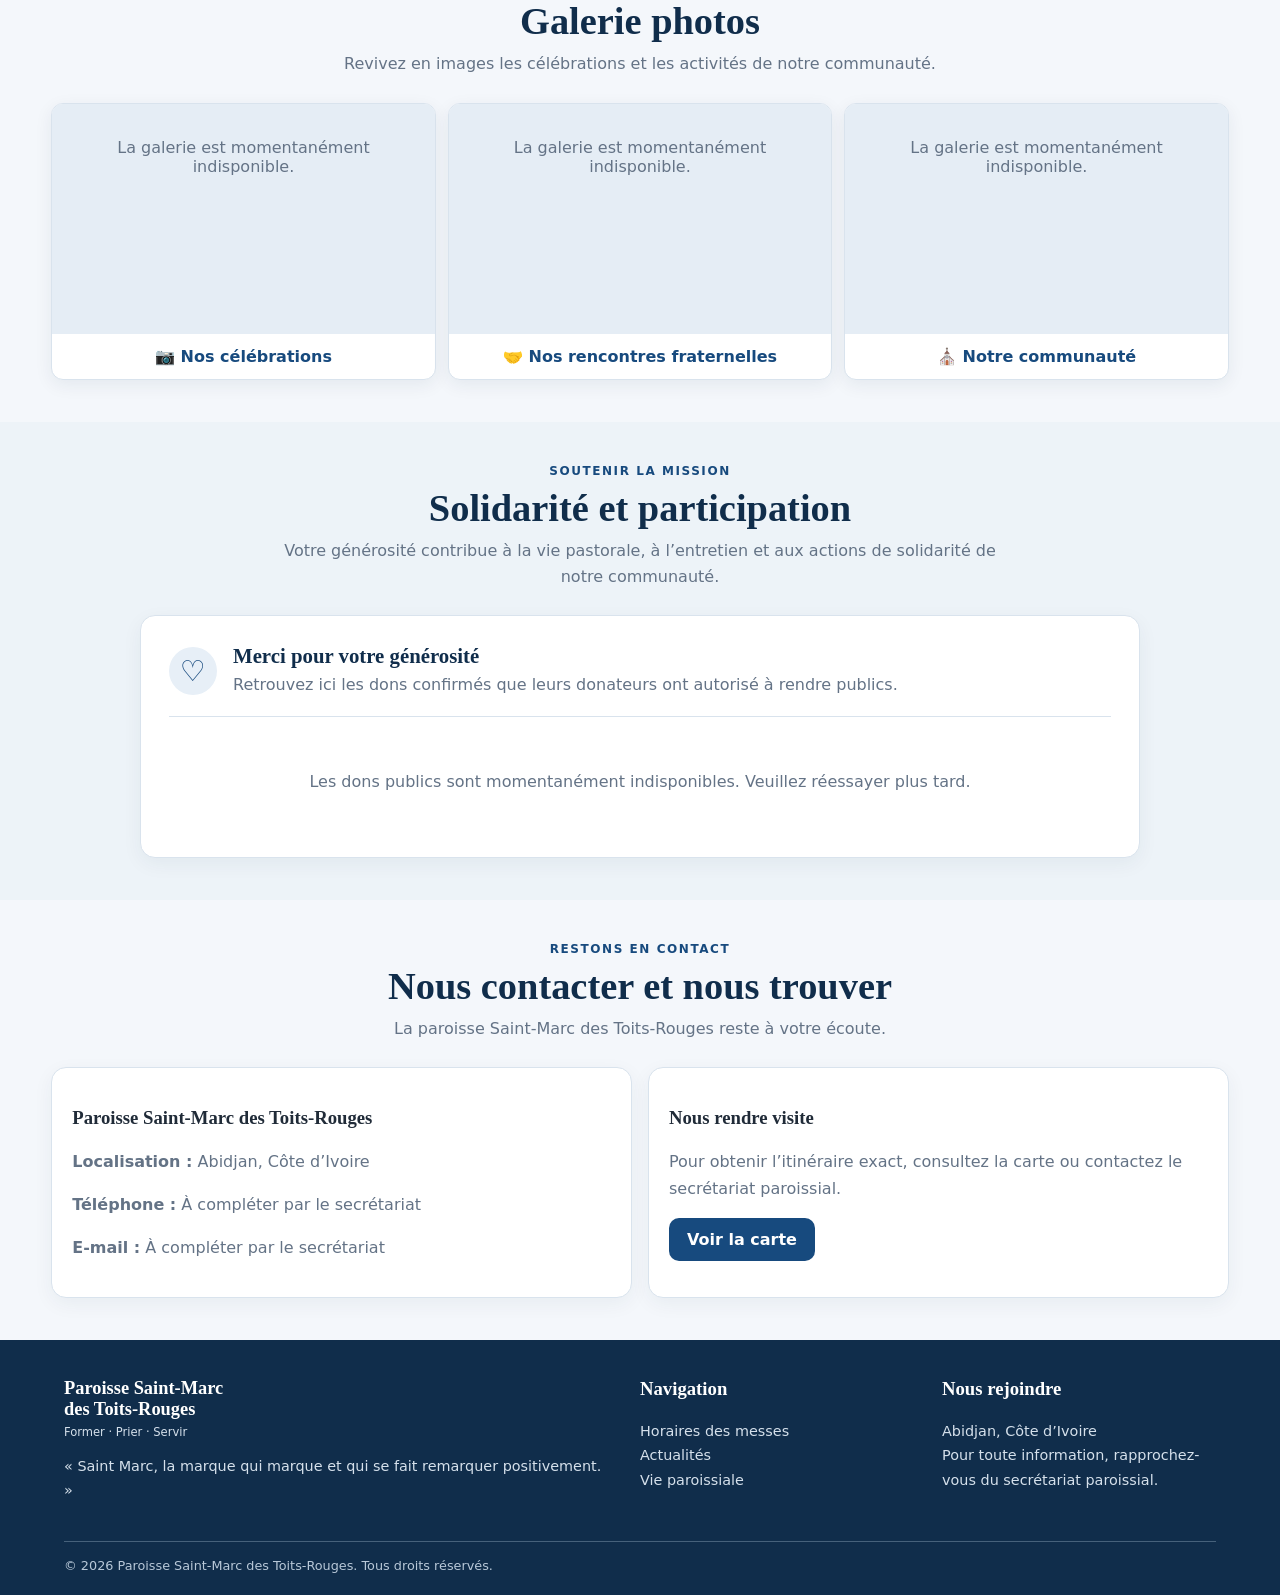
==== commit 69dd7ff3: "Update index.html" ====
--- a/index.html
+++ b/index.html
@@ -4,8 +4,16 @@
 <meta charset="UTF-8">
 <meta name="viewport" content="width=device-width, initial-scale=1.0">
 <meta name="theme-color" content="#174A7E">
-<meta name="description" content="Bienvenue sur le site de la Paroisse Saint-Marc des Toits-Rouges à Abidjan. Retrouvez les horaires, actualités et informations paroissiales.">
-<title>Paroisse Saint-Marc des Toits-Rouges</title>
+<meta name="description" content="Site officiel de la Paroisse Saint-Marc des Toits-Rouges à Abidjan, Côte d’Ivoire. Retrouvez les horaires des messes, les actualités, les sacrements, les intentions de messe et la vie paroissiale.">
+<meta name="robots" content="index, follow, max-image-preview:large">
+<link rel="canonical" href="https://paroisse-saint-marc-2026.vercel.app/">
+<meta property="og:type" content="website">
+<meta property="og:locale" content="fr_CI">
+<meta property="og:site_name" content="Paroisse Saint-Marc des Toits-Rouges">
+<meta property="og:title" content="Paroisse Saint-Marc des Toits-Rouges | Site officiel">
+<meta property="og:description" content="Horaires des messes, actualités, sacrements et vie paroissiale à Abidjan.">
+<meta property="og:url" content="https://paroisse-saint-marc-2026.vercel.app/">
+<title>Paroisse Saint-Marc des Toits-Rouges | Site officiel à Abidjan</title>
 <style>
 :root{--blue:#174A7E;--blue-dark:#102D4B;--gold:#D8A64B;--ink:#202B38;--paper:#F4F7FB;--white:#fff;--muted:#647386;--line:#D9E3ED;--serif:Georgia,"Times New Roman",serif;--sans:Inter,ui-sans-serif,system-ui,-apple-system,"Segoe UI",sans-serif}
 *{box-sizing:border-box}html{scroll-behavior:smooth;scroll-padding-top:18px}body{margin:0;background:var(--paper);color:var(--ink);font-family:var(--sans)}a{color:inherit;text-decoration:none}button,input,textarea,select{font:inherit}
@@ -13,9 +21,15 @@
 header{display:flex;align-items:center;justify-content:space-between;gap:22px;padding:14px 5%;background:#fff;border-bottom:1px solid var(--line)}
 .brand{display:flex;align-items:center;gap:12px;min-width:230px}.logo-container{flex:0 0 auto}.logo-container img{display:block;width:66px;height:66px;object-fit:contain}.brand strong{display:block;font:700 1.15rem/1.15 var(--serif);color:var(--blue-dark)}.brand small{display:block;margin-top:5px;color:var(--muted);font-size:.72rem}
 nav{display:flex;align-items:center;justify-content:flex-end;gap:8px;flex-wrap:wrap}nav a{display:inline-flex;align-items:center;justify-content:center;padding:10px 12px;border:1px solid var(--blue);border-radius:10px;background:var(--blue);color:#fff;font-size:.84rem;font-weight:700;transition:.2s}nav a:hover,nav a:focus-visible{background:var(--gold);border-color:var(--gold);color:#1D2A38}
-.hero{position:relative;isolation:isolate;overflow:hidden;min-height:350px;display:flex;align-items:center;padding:65px 7%;color:#fff;background:var(--blue-dark)}.hero-slides{position:absolute;inset:0;z-index:0;pointer-events:none}.hero-slide{position:absolute;inset:0;opacity:0;transition:opacity 1.2s}.hero-slide.is-active{opacity:1}.hero-slide img{width:100%;height:100%;display:block;object-fit:cover;object-position:center}.hero-slides:after{content:"";position:absolute;inset:0;z-index:1;background:linear-gradient(90deg,rgba(10,38,69,.72),rgba(23,74,126,.35))}.hero-inner{position:relative;z-index:2;max-width:760px}.eyebrow{color:#D8B66C;text-transform:uppercase;letter-spacing:.13em;font-size:.75rem;font-weight:800}h1,h2,h3{font-family:var(--serif)}h1{max-width:800px;margin:14px 0;font-size:clamp(2.3rem,5vw,4.4rem);line-height:1.05}.hero p{max-width:650px;color:#edf3f8;line-height:1.7;font-size:1.05rem}.hero-actions{display:flex;gap:12px;flex-wrap:wrap;margin-top:24px}
+.hero{position:relative;isolation:isolate;overflow:hidden;min-height:350px;display:flex;align-items:center;padding:65px 7%;color:#fff;background:var(--blue-dark)}.hero-slides{position:absolute;inset:0;z-index:0;pointer-events:none}.hero-slide{position:absolute;inset:0;opacity:0;transition:opacity 1.2s}.hero-slide.is-active{opacity:1}.hero-slide img{width:100%;height:100%;display:block;object-fit:cover;object-position:center}.hero-slides:after{content:"";position:absolute;inset:0;z-index:1;background:linear-gradient(90deg,rgba(10,38,69,.72),rgba(23,74,126,.35))}.hero-inner{position:relative;z-index:2;max-width:760px}.eyebrow{color:#D8B66C;text-transform:uppercase;letter-spacing:.13em;font-size:.75rem;font-weight:800}h1,h2,h3{font-family:var(--serif)}h1{max-width:800px;margin:14px 0;font-size:clamp(2.3rem,5vw,4.4rem);line-height:1.05}.hero p{max-width:650px;color:#edf3f8;line-height:1.7;font-size:1.05rem}.hero-verse-reference{margin-top:12px;color:#D8B66C;font:italic 1.05rem var(--serif);letter-spacing:.04em}.hero-actions{display:flex;gap:12px;flex-wrap:wrap;margin-top:24px}
 .btn{display:inline-flex;align-items:center;justify-content:center;border:0;border-radius:10px;padding:12px 18px;background:var(--blue);color:#fff;font-weight:750;cursor:pointer}.btn.gold{background:var(--gold);color:#1D2A38}.btn.outline{border:1px solid #fff;background:transparent;color:#fff}.btn:hover{filter:brightness(1.06)}
-.scripture{text-align:center;padding:20px 5%;background:#EAF1F8;color:var(--blue);font:italic 1.15rem var(--serif)}.scripture small{display:block;margin-top:7px;color:#98733A;font:700 .76rem var(--sans);letter-spacing:.1em;text-transform:uppercase}
+.scripture{text-align:center;padding:16px 0;background:#EAF1F8;color:var(--blue);font:700 1.12rem var(--sans);overflow:hidden;white-space:nowrap}
+.slogan-ticker{position:relative}
+.slogan-track{display:flex;width:max-content;align-items:center;gap:5rem;animation:sloganScroll 24s linear infinite}
+.slogan-track span{flex:0 0 auto;padding-left:2rem}
+.slogan-ticker:hover .slogan-track{animation-play-state:paused}
+@keyframes sloganScroll{from{transform:translateX(0)}to{transform:translateX(-50%)}}
+@media(prefers-reduced-motion:reduce){.slogan-track{animation:none;width:auto;justify-content:center;white-space:normal;padding:0 16px}.slogan-track span[aria-hidden="true"]{display:none}}
 .container{width:min(1180px,92%);margin:auto}.section{padding:42px 0}.section-head{text-align:center;max-width:740px;margin:0 auto 25px}.section-head .eyebrow{color:var(--blue)}.section-head h2{margin:8px 0;font-size:clamp(1.8rem,3vw,2.5rem);color:var(--blue-dark)}.section-head p{margin:0;color:var(--muted);line-height:1.65}
 .home-grid{display:grid;grid-template-columns:1.35fr 1fr 1fr;gap:16px;align-items:stretch}.card{background:#fff;border:1px solid var(--line);border-radius:15px;overflow:hidden;box-shadow:0 6px 20px rgba(20,48,75,.055)}.card-pad{padding:20px}.card-title{margin:0;padding:12px 17px;background:var(--blue);color:#fff;font:700 1.16rem var(--serif)}.card-title.gold{background:var(--gold);color:#1D2A38}
 .welcome-content{display:grid;grid-template-columns:42% 1fr;gap:16px;align-items:center;padding:16px}.welcome-picture{width:100%;height:220px;min-height:190px;border-radius:10px;overflow:hidden;background:linear-gradient(145deg,#dce8f3,#f6ead2);display:block;object-fit:cover;object-position:center}.welcome-content p,.feature-card p{color:var(--muted);line-height:1.65}.card-link{display:inline-flex;margin-top:10px;padding:10px 15px;border-radius:30px;background:var(--gold);color:#1D2A38;font-size:.88rem;font-weight:800}
@@ -61,6 +75,35 @@
 @media(max-width:850px){.sacrament-grid{grid-template-columns:repeat(2,minmax(0,1fr))}}
 @media(max-width:650px){.sacrament-grid{grid-template-columns:1fr}.sacrament-media-list{grid-template-columns:1fr 1fr}.sacrament-media-item img{height:160px}}
 
+
+#catechese .catechesis-card{height:100%;display:flex;flex-direction:column;gap:10px}
+#catechese .catechesis-card h3{color:var(--blue,#174A7E);margin:4px 0}
+#catechese .catechesis-meta{display:grid;gap:7px;padding:12px;background:#f8f5ef;border-radius:10px;font-size:.94rem}
+#catechese .catechesis-meta p{margin:0}
+#catechese .catechesis-card .catechesis-description{line-height:1.75;white-space:pre-line}
+#catechese .catechesis-card .catechesis-contact{margin-top:auto;padding-top:10px}
+#catechese .catechesis-card .catechesis-contact a{overflow-wrap:anywhere}
+
+
+/* AFFICHAGE PUBLIC DES DONS : BANDEAU HORIZONTAL DÉFILANT */
+.donations-panel{max-width:1000px;margin:auto;padding:clamp(18px,3vw,28px);overflow:hidden}
+.donations-intro{display:flex;align-items:center;gap:16px;padding-bottom:18px;border-bottom:1px solid var(--line)}
+.donations-intro>span{display:grid;place-items:center;flex:0 0 48px;width:48px;height:48px;border-radius:50%;background:#E7EFF7;color:var(--blue);font-size:1.8rem}
+.donations-intro h3{margin:0 0 5px;color:var(--blue-dark);font-size:1.3rem}
+.donations-intro p{margin:0;color:var(--muted);line-height:1.55}
+.public-donations-list{display:block;width:100%;margin-top:18px;overflow:hidden;position:relative}
+.donations-track{display:flex;flex-wrap:nowrap;width:max-content;min-width:max-content;will-change:transform;animation:donationsScroll 22s linear infinite;animation-delay:0s;animation-fill-mode:both}
+.donations-track:hover,.donations-track:focus-within{animation-play-state:paused}
+.donations-track-group{display:flex;flex:0 0 auto;flex-wrap:nowrap;align-items:stretch;gap:12px;padding-right:12px}
+.donation-public-item{display:flex;flex:0 0 285px;min-width:285px;min-height:92px;align-items:center;justify-content:space-between;gap:14px;padding:15px 17px;border:1px solid var(--line);border-radius:12px;background:#fff;box-shadow:0 3px 12px rgba(20,48,75,.05)}
+.donation-public-name{margin:0 0 5px;color:var(--blue-dark);font-weight:800}
+.donation-public-date{color:var(--muted);font-size:.84rem}
+.donation-public-amount{flex:0 0 auto;color:var(--blue);font-weight:850;text-align:right;white-space:nowrap}
+.donation-public-empty{padding:18px;text-align:center;color:var(--muted);line-height:1.6}
+@keyframes donationsScroll{from{transform:translateX(0)}to{transform:translateX(-50%)}}
+@media(max-width:560px){.donation-public-item{flex-basis:245px;align-items:flex-start;flex-direction:column;justify-content:center;gap:7px}.donation-public-amount{text-align:left}}
+@media(prefers-color-scheme:dark){.donation-public-item{background:#202B38;border-color:#40566D}.donations-intro h3,.donation-public-name{color:#E7F0F8}.donation-public-amount{color:#D8B66C}}
+
 </style>
 </head>
 <body>
@@ -69,15 +112,20 @@
   <header>
     <div class="brand"><div class="logo-container"><img src="LOGO%20SAINT%20MARC.jpg" alt="Logo de la paroisse Saint-Marc" onerror="this.style.display='none'"></div><a href="#accueil"><span><strong>Paroisse Saint-Marc<br>des Toits-Rouges</strong><small>Saint Marc, la marque qui marque</small></span></a></div>
     <nav aria-label="Navigation principale">
-      <a href="#accueil">Accueil</a><a href="#textes-du-jour">Textes du jour</a><a href="#horaires">Horaires</a><a href="#actualites">Actualités</a><a href="#vie-paroissiale">Vie paroissiale</a><a href="#intentions">Intentions</a><a href="#dons">Dons</a><a href="#contact">Nous contacter</a><a href="/admin.html">Administration</a>
+      <a href="#accueil">Accueil</a><a href="#textes-du-jour">Textes du jour</a><a href="#horaires">Horaires</a><a href="#actualites">Actualités</a><a href="#catechese">Catéchèse</a><a href="#vie-paroissiale">Vie paroissiale</a><a href="#intentions">Intentions</a><a href="#dons">Dons</a><a href="#contact">Nous contacter</a><a href="/admin.html">Administration</a>
     </nav>
   </header>
   <main>
     <section class="hero" id="accueil">
       <div class="hero-slides" aria-hidden="true"><div class="hero-slide is-active"><img src="banniere-1.jpeg" alt=""></div><div class="hero-slide"><img src="banniere-2.jpeg" alt=""></div></div>
-      <div class="hero-inner"><div class="eyebrow">Bienvenue dans notre communauté</div><h1>Saint Marc, la marque qui marque et qui se fait remarquer positivement.</h1><p>Bienvenue sur le site de la Paroisse Saint-Marc des Toits-Rouges. Retrouvez nos célébrations, nos actualités et les informations qui font vivre notre communauté.</p><div class="hero-actions"><a class="btn gold" href="#horaires">Voir les horaires des messes</a><a class="btn outline" href="#actualites">Nos actualités</a></div></div>
+      <div class="hero-inner"><div class="eyebrow">Bienvenue dans notre communauté</div><h1>« Bénis le Seigneur, ô mon âme, n’oublie aucun de ses bienfaits. »</h1><div class="hero-verse-reference">Psaume 103, 2</div><p>Bienvenue sur le site de la Paroisse Saint-Marc des Toits-Rouges. Retrouvez nos célébrations, nos actualités et les informations qui font vivre notre communauté.</p><div class="hero-actions"><a class="btn gold" href="#horaires">Voir les horaires des messes</a><a class="btn outline" href="#actualites">Nos actualités</a></div></div>
     </section>
-    <div class="scripture">« Bénis le Seigneur, ô mon âme, n’oublie aucun de ses bienfaits. »<small>Psaume 103, 2</small></div>
+    <div class="scripture slogan-ticker" role="region" aria-label="Verset biblique — Psaume 103, 2">
+  <div class="slogan-track">
+    <span>« Bénis le Seigneur, ô mon âme, n’oublie aucun de ses bienfaits. » — Psaume 103, 2</span>
+    <span aria-hidden="true">« Bénis le Seigneur, ô mon âme, n’oublie aucun de ses bienfaits. » — Psaume 103, 2</span>
+  </div>
+</div>
     <section class="saint-section" id="saint-du-jour"><div class="saint-strip"><span class="saint-icon">📖</span><div><h2>Le Saint du jour</h2><p id="saintDate">Découvrez le saint célébré aujourd’hui</p></div></div><div class="saint-card"><button type="button" class="saint-image-button" id="saintImageButton" aria-label="Découvrir le saint du jour" aria-haspopup="dialog" aria-controls="saintModal"><img id="saintImage" class="saint-image" src="" alt="Image du saint du jour" style="display:none"><strong id="saintCardName">Chargement du saint du jour…</strong></button></div></section>
     <section class="section" id="bienvenue"><div class="container"><div class="home-grid">
       <article class="card welcome-card"><h2 class="card-title">Bienvenue à notre paroisse</h2><div class="welcome-content"><img class="welcome-picture" src="saint-marc.jpg" alt="Saint Marc, saint patron de notre paroisse"><div><strong>Chers frères et sœurs,</strong><p>Bienvenue à la Paroisse Saint-Marc des Toits-Rouges. Ensemble, prions, célébrons et bâtissons une Église vivante, fraternelle et missionnaire.</p><a class="card-link" href="#vie-paroissiale">Découvrir la paroisse →</a></div></div></article>
@@ -90,7 +138,7 @@
       <article class="card feature-card"><div class="feature-icon">♡</div><h3>Solidarité et participation</h3><p>Soutenez la mission de la paroisse par vos dons, vos intentions de messe et votre engagement.</p><a class="card-link" href="#dons">Participer →</a></article>
     </div></div></section>
     <section class="section" id="actualites"><div class="container"><div class="section-head"><div class="eyebrow">La vie de la paroisse</div><h2>Actualités et annonces paroissiales</h2><p>Retrouvez les informations, annonces et événements communiqués par la paroisse.</p></div><div id="announcementsList" class="announcements-list" aria-live="polite"><article class="card announcement"><div class="announcement-content"><h3>Chargement des annonces…</h3><p>Les annonces publiées par la paroisse seront affichées ici.</p></div></article></div></div></section>
-    <section class="section section-tint" id="textes-du-jour"><div class="container"><div class="section-head"><div class="eyebrow">Parole de Dieu</div><h2>Les textes liturgiques du jour</h2><p>Préparons-nous à la célébration en méditant la Parole de Dieu.</p></div><div class="card card-pad" style="max-width:760px;margin:auto;text-align:center"><div style="font-size:2rem;color:var(--blue)">📖</div><h3>La liturgie de la Parole</h3><p>Retrouvez la première lecture, le psaume, la deuxième lecture lorsqu’elle est prévue et l’Évangile du jour.</p><a class="btn" href="https://www.aelf.org/" target="_blank" rel="noopener noreferrer">Consulter les textes du jour</a></div></div></section>
+    <section class="section section-tint" id="textes-du-jour"><div class="container"><div class="section-head"><div class="eyebrow">Parole de Dieu</div><h2>Les textes liturgiques du jour</h2><p>Préparons-nous à la célébration en méditant la Parole de Dieu.</p></div><div class="card card-pad" style="max-width:760px;margin:auto;text-align:center"><img src="liturgie-parole-bible.png" alt="Bible ouverte sur un autel, symbole de la liturgie de la Parole" loading="lazy" style="display:block;width:100%;max-width:680px;height:auto;max-height:390px;object-fit:cover;object-position:center;margin:0 auto 20px;border-radius:12px"><div style="font-size:2rem;color:var(--blue)">📖</div><h3>La liturgie de la Parole</h3><p>Retrouvez la première lecture, le psaume, la deuxième lecture lorsqu’elle est prévue et l’Évangile du jour.</p><a class="btn" href="https://www.aelf.org/" target="_blank" rel="noopener noreferrer">Consulter les textes du jour</a></div></div></section>
     <section class="section" id="horaires"><div class="container"><div class="section-head"><div class="eyebrow">Se retrouver et prier</div><h2>Horaires des célébrations</h2><p>Les horaires habituels de nos messes et temps de prière. Les éventuelles modifications seront annoncées dans nos actualités.</p></div><div class="schedule-wrap"><table><thead><tr><th>Jour</th><th>Horaires</th><th>Célébration / activité</th></tr></thead><tbody>
       <tr><td>Lundi</td><td>06h15 · 19h00</td><td>Saintes messes</td></tr><tr><td>Mardi</td><td>06h15 · 19h00</td><td>Saintes messes</td></tr><tr><td>Mercredi</td><td>06h15</td><td>Sainte messe · Rencontre CEB</td></tr><tr><td>Jeudi</td><td>06h15 · 19h00</td><td>Saintes messes · Adoration eucharistique</td></tr><tr><td>Vendredi</td><td>06h15 · 19h00</td><td>Saintes messes</td></tr><tr><td>Samedi</td><td>06h15 · 19h00</td><td>Saintes messes</td></tr><tr><td>Dimanche</td><td>07h00 · 09h30 · 18h30</td><td>Saintes messes</td></tr>
     </tbody></table></div></div></section>
@@ -101,6 +149,7 @@
         <article class="card feature-card"><div class="feature-icon">🙏</div><h3>Ministères et services</h3><p>Des femmes et des hommes engagés au service de la communauté.</p><div class="section-photos" id="photos-ministeres"><p class="section-video-empty">Chargement des photos...</p></div><div class="section-videos" id="videos-ministeres"><p class="section-video-empty">Chargement des vidéos...</p></div></article>
       </div>
     </div></section>
+    <section class="section section-tint" id="catechese"><div class="container"><div class="section-head"><div class="eyebrow">Grandir dans la foi</div><h2>La catéchèse</h2><p>Retrouvez les informations sur les parcours de catéchèse, les inscriptions, les horaires et les contacts de la paroisse.</p></div><div id="catechesisPublicList" class="sacrament-grid" aria-live="polite"><p class="empty-message">Chargement des informations sur la catéchèse…</p></div></div></section>
     <section class="section" id="sacrements"><div class="container"><div class="section-head"><div class="eyebrow">Cheminer dans la foi</div><h2>Sacrements et démarches</h2><p>Pour toute préparation ou demande de sacrement, rapprochez-vous du secrétariat paroissial afin de connaître les pièces à fournir et les étapes à suivre.</p></div><div class="sacrament-grid" id="sacramentPages" aria-live="polite"><p class="empty-message">Chargement des informations sur les sacrements…</p></div></div></section>
     <section class="callout"><div class="callout-inner"><div><h2>Confions nos intentions au Seigneur.</h2><p>Préparez votre demande d’intention de messe auprès de la paroisse.</p></div><a class="btn gold" href="#intentions">Faire une demande</a></div></section>
     <section class="section section-tint" id="intentions"><div class="container"><div class="section-head"><div class="eyebrow">À vos intentions</div><h2>Demande d’intention de messe</h2><p>Remplissez les informations ci-dessous. Ce formulaire est actuellement une démonstration et ne transmet pas encore votre demande.</p></div><div class="card form-card"><form id="intentionForm"><label>Nom et prénom<input required name="name" placeholder="Votre nom complet"></label><label>Contact téléphonique<input required name="phone" type="tel" placeholder="Votre numéro de téléphone"></label><label>Date souhaitée<input required name="date" type="date"></label><label>Horaire de messe<select required name="time"><option value="">Choisir un horaire</option><option>06h15</option><option>07h00</option><option>09h30</option><option>18h30</option><option>19h00</option></select></label><label>Intention<textarea required name="intention" placeholder="Précisez votre intention de prière"></textarea></label><button class="btn" type="submit">Envoyer la demande (aperçu)</button><div class="notice" id="formNotice" role="status">Merci. Ceci est une démonstration : votre demande n’a pas été envoyée ni enregistrée.</div></form></div></div></section>
@@ -109,7 +158,19 @@
       <div class="celebrations-card" aria-label="Diaporama de nos rencontres fraternelles"><div class="celebrations-slideshow" id="fraternellesSlideshow"><p class="empty-message">Chargement des photos…</p></div><div class="celebrations-caption">🤝 Nos rencontres fraternelles</div></div>
       <div class="celebrations-card" aria-label="Diaporama de notre communauté"><div class="celebrations-slideshow" id="communauteSlideshow"><p class="empty-message">Chargement des photos…</p></div><div class="celebrations-caption">⛪ Notre communauté</div></div>
     </div></div></section>
-    <section class="section section-tint" id="dons"><div class="container"><div class="section-head"><div class="eyebrow">Soutenir la mission</div><h2>Solidarité et participation</h2><p>Votre générosité contribue à la vie pastorale, à l’entretien et aux actions de solidarité de notre communauté.</p></div><div class="card card-pad" style="max-width:760px;margin:auto;text-align:center"><div style="font-size:2.3rem">♡</div><h3>Merci pour votre soutien</h3><p>Pour le moment, le paiement en ligne n’est pas encore activé. Pour effectuer un don, veuillez vous rapprocher du secrétariat paroissial afin d’obtenir les modalités officielles.</p></div></div></section>
+    <section class="section section-tint" id="dons">
+      <div class="container">
+        <div class="section-head">
+          <div class="eyebrow">Soutenir la mission</div>
+          <h2>Solidarité et participation</h2>
+          <p>Votre générosité contribue à la vie pastorale, à l’entretien et aux actions de solidarité de notre communauté.</p>
+        </div>
+        <div class="card card-pad donations-panel">
+          <div class="donations-intro"><span aria-hidden="true">♡</span><div><h3>Merci pour votre générosité</h3><p>Retrouvez ici les dons confirmés que leurs donateurs ont autorisé à rendre publics.</p></div></div>
+          <div id="publicDonationsList" class="public-donations-list" aria-live="polite"><p class="empty-message">Chargement des dons…</p></div>
+        </div>
+      </div>
+    </section>
     <section class="section" id="contact"><div class="container"><div class="section-head"><div class="eyebrow">Restons en contact</div><h2>Nous contacter et nous trouver</h2><p>La paroisse Saint-Marc des Toits-Rouges reste à votre écoute.</p></div><div class="contact-grid"><div class="card contact-box"><h3>Paroisse Saint-Marc des Toits-Rouges</h3><p><strong>Localisation :</strong> Abidjan, Côte d’Ivoire</p><p><strong>Téléphone :</strong> À compléter par le secrétariat</p><p><strong>E-mail :</strong> À compléter par le secrétariat</p></div><div class="card contact-box"><h3>Nous rendre visite</h3><p>Pour obtenir l’itinéraire exact, consultez la carte ou contactez le secrétariat paroissial.</p><a class="btn" href="https://www.google.com/maps/search/?api=1&query=Paroisse+Saint-Marc+des+Toits-Rouges+Abidjan" target="_blank" rel="noopener noreferrer">Voir la carte</a></div></div></div></section>
   </main>
   <footer><div class="footer-grid"><div><div class="brand"><span><strong style="color:#fff">Paroisse Saint-Marc<br>des Toits-Rouges</strong><small style="color:#d5e0eb">Former · Prier · Servir</small></span></div><p>« Saint Marc, la marque qui marque et qui se fait remarquer positivement. »</p></div><div><h3>Navigation</h3><p><a href="#horaires">Horaires des messes</a><br><a href="#actualites">Actualités</a><br><a href="#vie-paroissiale">Vie paroissiale</a></p></div><div><h3>Nous rejoindre</h3><p>Abidjan, Côte d’Ivoire<br>Pour toute information, rapprochez-vous du secrétariat paroissial.</p></div></div><div class="copyright">© 2026 Paroisse Saint-Marc des Toits-Rouges. Tous droits réservés.</div></footer>
@@ -225,6 +286,41 @@
     showMessage(container,"Les informations sur les sacrements sont momentanément indisponibles. Vérifiez les autorisations de lecture (RLS) de parish_sacrament_pages dans Supabase.");
   }
 }
+
+/* Affichage public des programmes de catéchèse publiés dans Supabase */
+async function loadCatechesisPrograms(){
+ const container=document.getElementById("catechesisPublicList");if(!container)return;
+ try{
+  const endpoint=`${SUPABASE_URL}/rest/v1/catechesis_programs?select=id,title,description,levels,age_range,schedule,start_date,registration_deadline,location,fee,contact_name,contact_phone,contact_email,requirements,is_published&is_published=eq.true&order=created_at.desc`;
+  const response=await fetch(endpoint,{headers:supabaseHeaders});
+  if(!response.ok)throw new Error(`Lecture des programmes de catéchèse (${response.status}) : ${await response.text()}`);
+  const programs=await response.json();container.replaceChildren();
+  if(!programs.length){showMessage(container,"Les informations sur la catéchèse seront bientôt disponibles auprès du secrétariat paroissial.");return;}
+  const formatDateFr=value=>{if(!value)return "";const d=new Date(value+"T00:00:00");return Number.isNaN(d.getTime())?value:d.toLocaleDateString("fr-FR");};
+  programs.forEach(program=>{
+   const card=document.createElement("article");card.className="card sacrament-card catechesis-card";
+   const icon=document.createElement("div");icon.className="feature-icon";icon.textContent="📖";
+   const title=document.createElement("h3");title.textContent=program.title||"Catéchèse";card.append(icon,title);
+   if(program.description){const p=document.createElement("p");p.className="catechesis-description";p.textContent=program.description;card.append(p);}
+   const meta=document.createElement("div");meta.className="catechesis-meta";
+   const addMeta=(label,value)=>{if(value){const p=document.createElement("p");const strong=document.createElement("strong");strong.textContent=label+" : ";p.append(strong,document.createTextNode(value));meta.append(p);}};
+   addMeta("Niveaux",program.levels);addMeta("Public concerné",program.age_range);addMeta("Jours et horaires",program.schedule);
+   addMeta("Début",formatDateFr(program.start_date));addMeta("Date limite d'inscription",formatDateFr(program.registration_deadline));
+   addMeta("Lieu",program.location);addMeta("Participation",program.fee);if(meta.childNodes.length)card.append(meta);
+   if(program.requirements){const p=document.createElement("p");p.className="catechesis-description";const strong=document.createElement("strong");strong.textContent="Conditions et documents : ";p.append(strong,document.createTextNode(program.requirements));card.append(p);}
+   if(program.contact_name||program.contact_phone||program.contact_email){
+    const contact=document.createElement("div");contact.className="catechesis-contact";
+    if(program.contact_name){const p=document.createElement("p");p.textContent="Contact : "+program.contact_name;contact.append(p);}
+    if(program.contact_phone){const p=document.createElement("p");const a=document.createElement("a");a.href="tel:"+program.contact_phone.replace(/[^+\\d]/g,"");a.textContent=program.contact_phone;p.append("Téléphone : ",a);contact.append(p);}
+    if(program.contact_email){const p=document.createElement("p");const a=document.createElement("a");a.href="mailto:"+program.contact_email;a.textContent=program.contact_email;p.append("E-mail : ",a);contact.append(p);}
+    card.append(contact);
+   }
+   container.append(card);
+  });
+ }catch(error){console.error("Chargement de la catéchèse impossible :",error);showMessage(container,"Les informations sur la catéchèse sont momentanément indisponibles. Vérifiez la table et les autorisations de lecture dans Supabase.");}
+}
+loadCatechesisPrograms();
+
 loadSacramentPages();
 
 /* Galerie photos : lecture depuis Supabase. */
@@ -472,6 +568,92 @@
 }
 loadParishCebs();
 
+/* DONS PUBLICS : affichage des 4 derniers dons autorisés à être publiés. */
+async function loadPublicDonations(){
+  const list=document.getElementById("publicDonationsList");
+  if(!list)return;
+
+  list.replaceChildren();
+  const loading=document.createElement("p");
+  loading.className="donation-public-empty";
+  loading.textContent="Chargement des dons…";
+  list.append(loading);
+
+  try{
+    const endpoint=`${SUPABASE_URL}/rest/v1/public_donations?select=*&order=created_at.desc&limit=4`;
+    const response=await fetch(endpoint,{headers:supabaseHeaders,cache:"no-store"});
+    if(!response.ok)throw new Error(`Erreur Supabase (${response.status}) : ${await response.text()}`);
+
+    const donations=await response.json();
+    list.replaceChildren();
+
+    if(!Array.isArray(donations)||donations.length===0){
+      const empty=document.createElement("p");
+      empty.className="donation-public-empty";
+      empty.textContent="Aucun don public confirmé pour le moment. Merci pour votre soutien à la paroisse.";
+      list.append(empty);
+      return;
+    }
+
+    const track=document.createElement("div");
+    track.className="donations-track";
+    const firstGroup=document.createElement("div");
+    firstGroup.className="donations-track-group";
+    const secondGroup=document.createElement("div");
+    secondGroup.className="donations-track-group";
+    secondGroup.setAttribute("aria-hidden","true");
+
+    donations.slice(0,4).forEach(donation=>{
+      const makeCard=()=>{
+        const item=document.createElement("article");
+        item.className="donation-public-item";
+        const details=document.createElement("div");
+
+        const name=document.createElement("p");
+        name.className="donation-public-name";
+        name.textContent=donation.display_name||donation.donor_name||donation.name||"Un paroissien";
+
+        const date=document.createElement("time");
+        date.className="donation-public-date";
+        if(donation.created_at){
+          const parsedDate=new Date(donation.created_at);
+          if(!Number.isNaN(parsedDate.getTime())){
+            date.dateTime=parsedDate.toISOString();
+            date.textContent=parsedDate.toLocaleDateString("fr-FR",{day:"2-digit",month:"long",year:"numeric",timeZone:"Africa/Abidjan"});
+          }else{date.textContent="Date non renseignée";}
+        }else{date.textContent="Date non renseignée";}
+
+        const amount=document.createElement("div");
+        amount.className="donation-public-amount";
+        const numericAmount=Number(donation.amount);
+        const formattedAmount=Number.isFinite(numericAmount)
+          ?new Intl.NumberFormat("fr-FR",{maximumFractionDigits:2}).format(numericAmount)
+          :String(donation.amount??"");
+        const currency=String(donation.currency||"XOF").trim().toUpperCase();
+        amount.textContent=[formattedAmount,currency==="XOF"?"FCFA":currency].filter(Boolean).join(" ");
+
+        details.append(name,date);
+        item.append(details,amount);
+        return item;
+      };
+      firstGroup.append(makeCard());
+      secondGroup.append(makeCard());
+    });
+
+    track.append(firstGroup,secondGroup);
+    list.append(track);
+  }catch(error){
+    console.error("Chargement des dons publics impossible :",error);
+    list.replaceChildren();
+    const message=document.createElement("p");
+    message.className="donation-public-empty";
+    message.textContent="Les dons publics sont momentanément indisponibles. Veuillez réessayer plus tard.";
+    list.append(message);
+  }
+}
+loadPublicDonations();
+
+
 /* Agrandissement des photos, y compris celles chargées depuis Supabase. */
 (function(){
   const lightbox=document.createElement("div");lightbox.className="gallery-lightbox";lightbox.id="galleryLightbox";lightbox.setAttribute("role","dialog");lightbox.setAttribute("aria-modal","true");lightbox.setAttribute("aria-label","Photo agrandie");
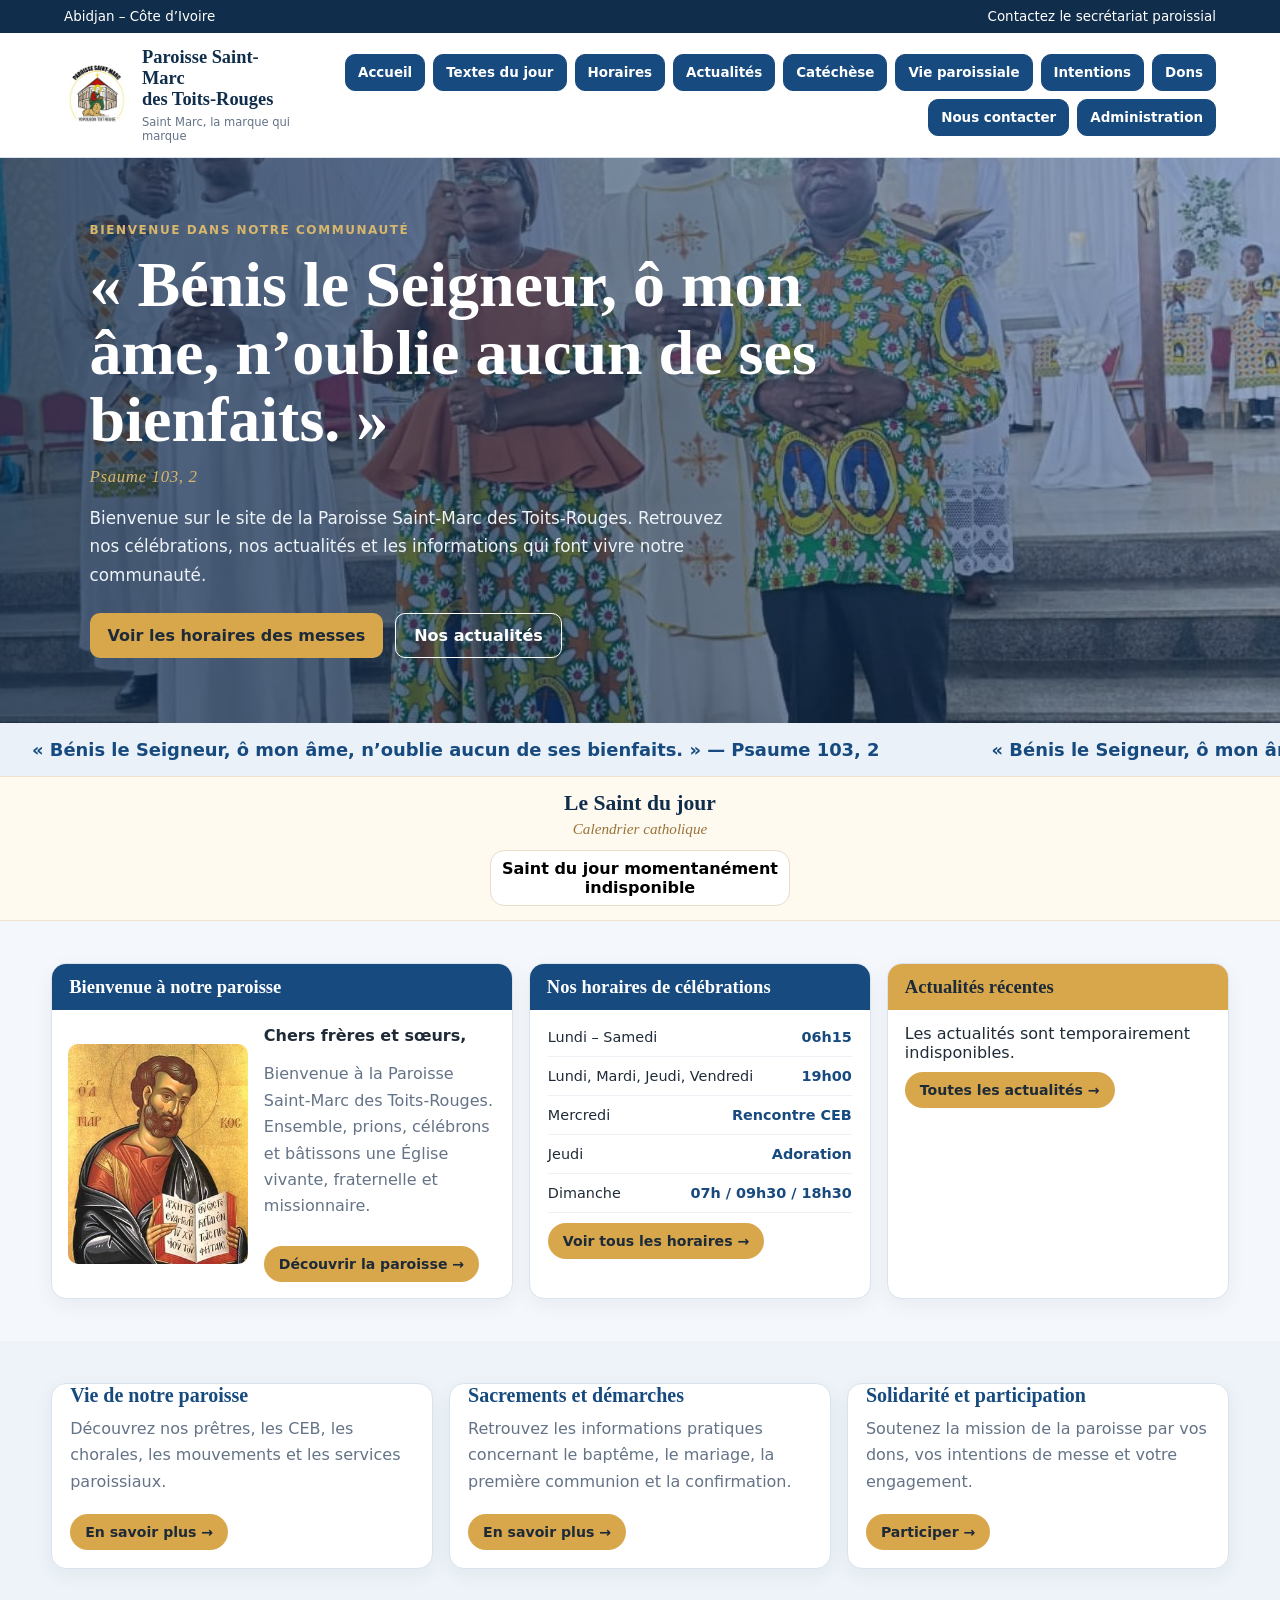
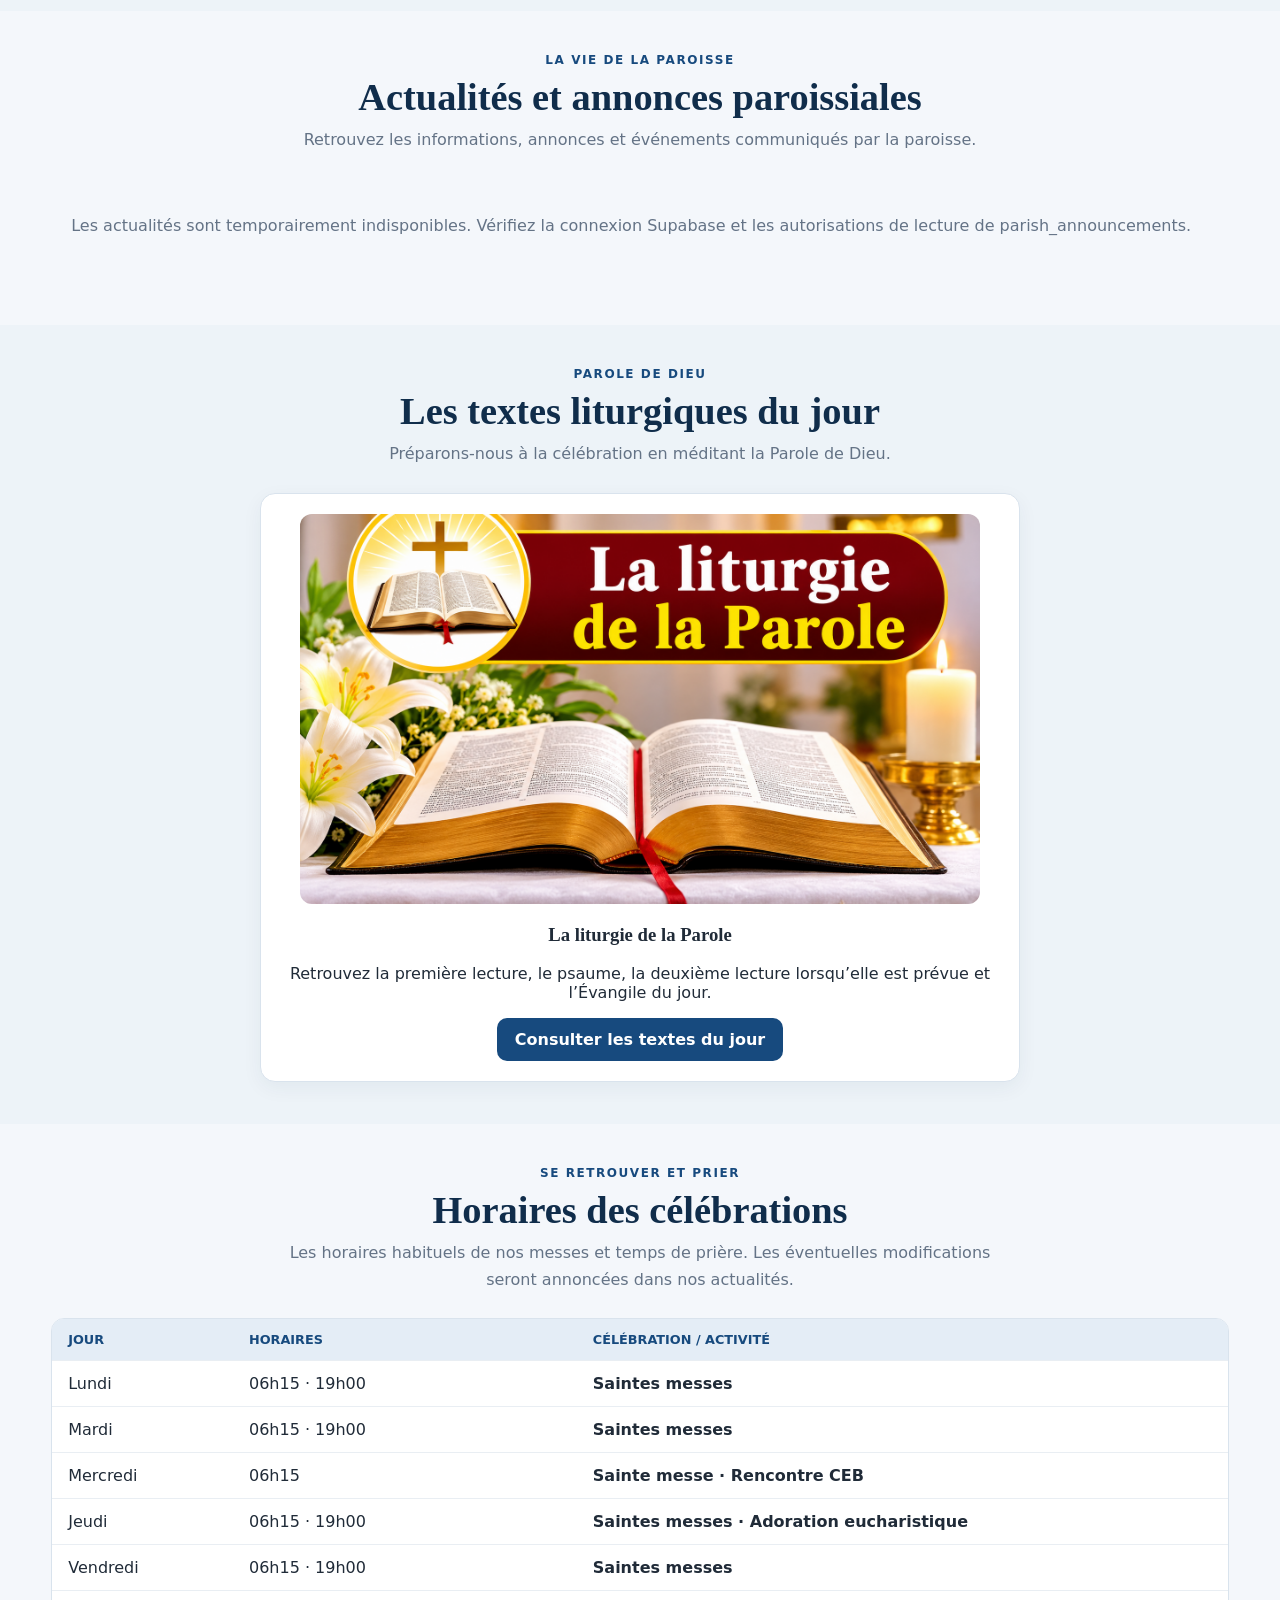
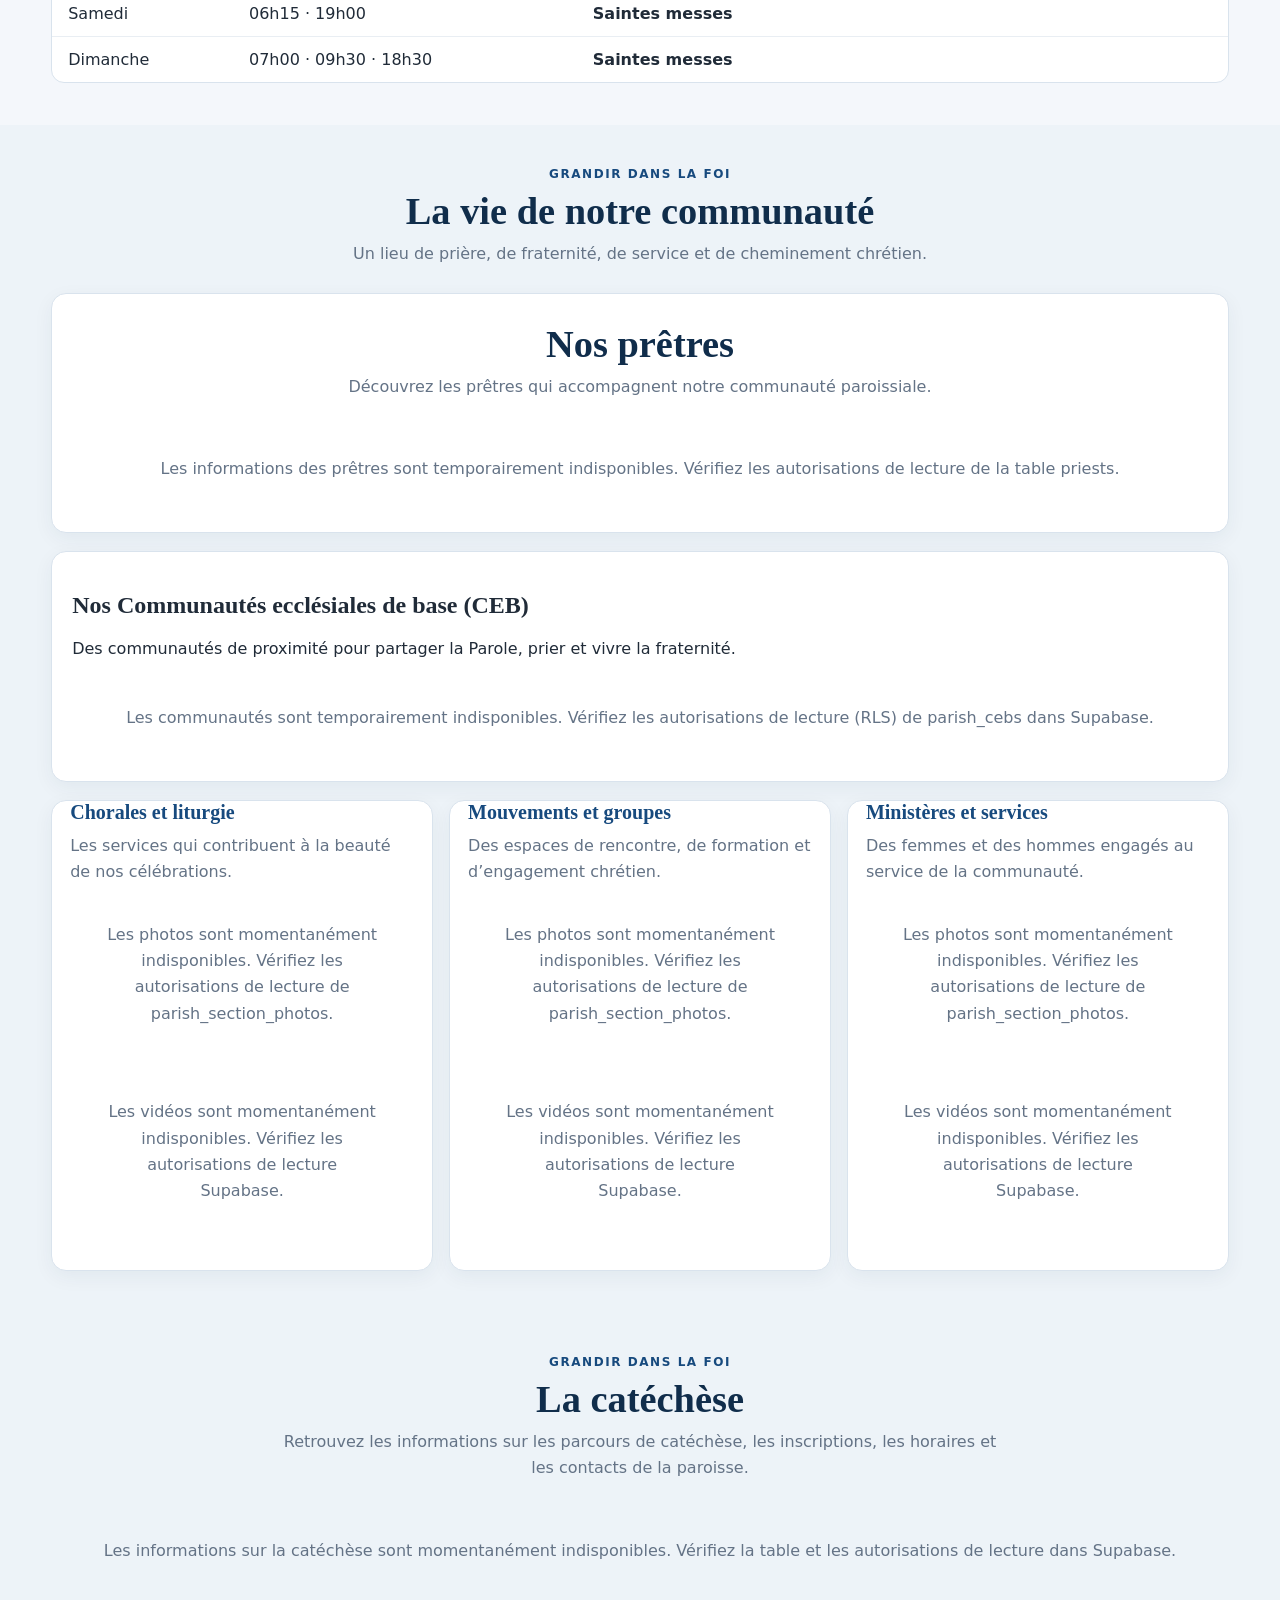
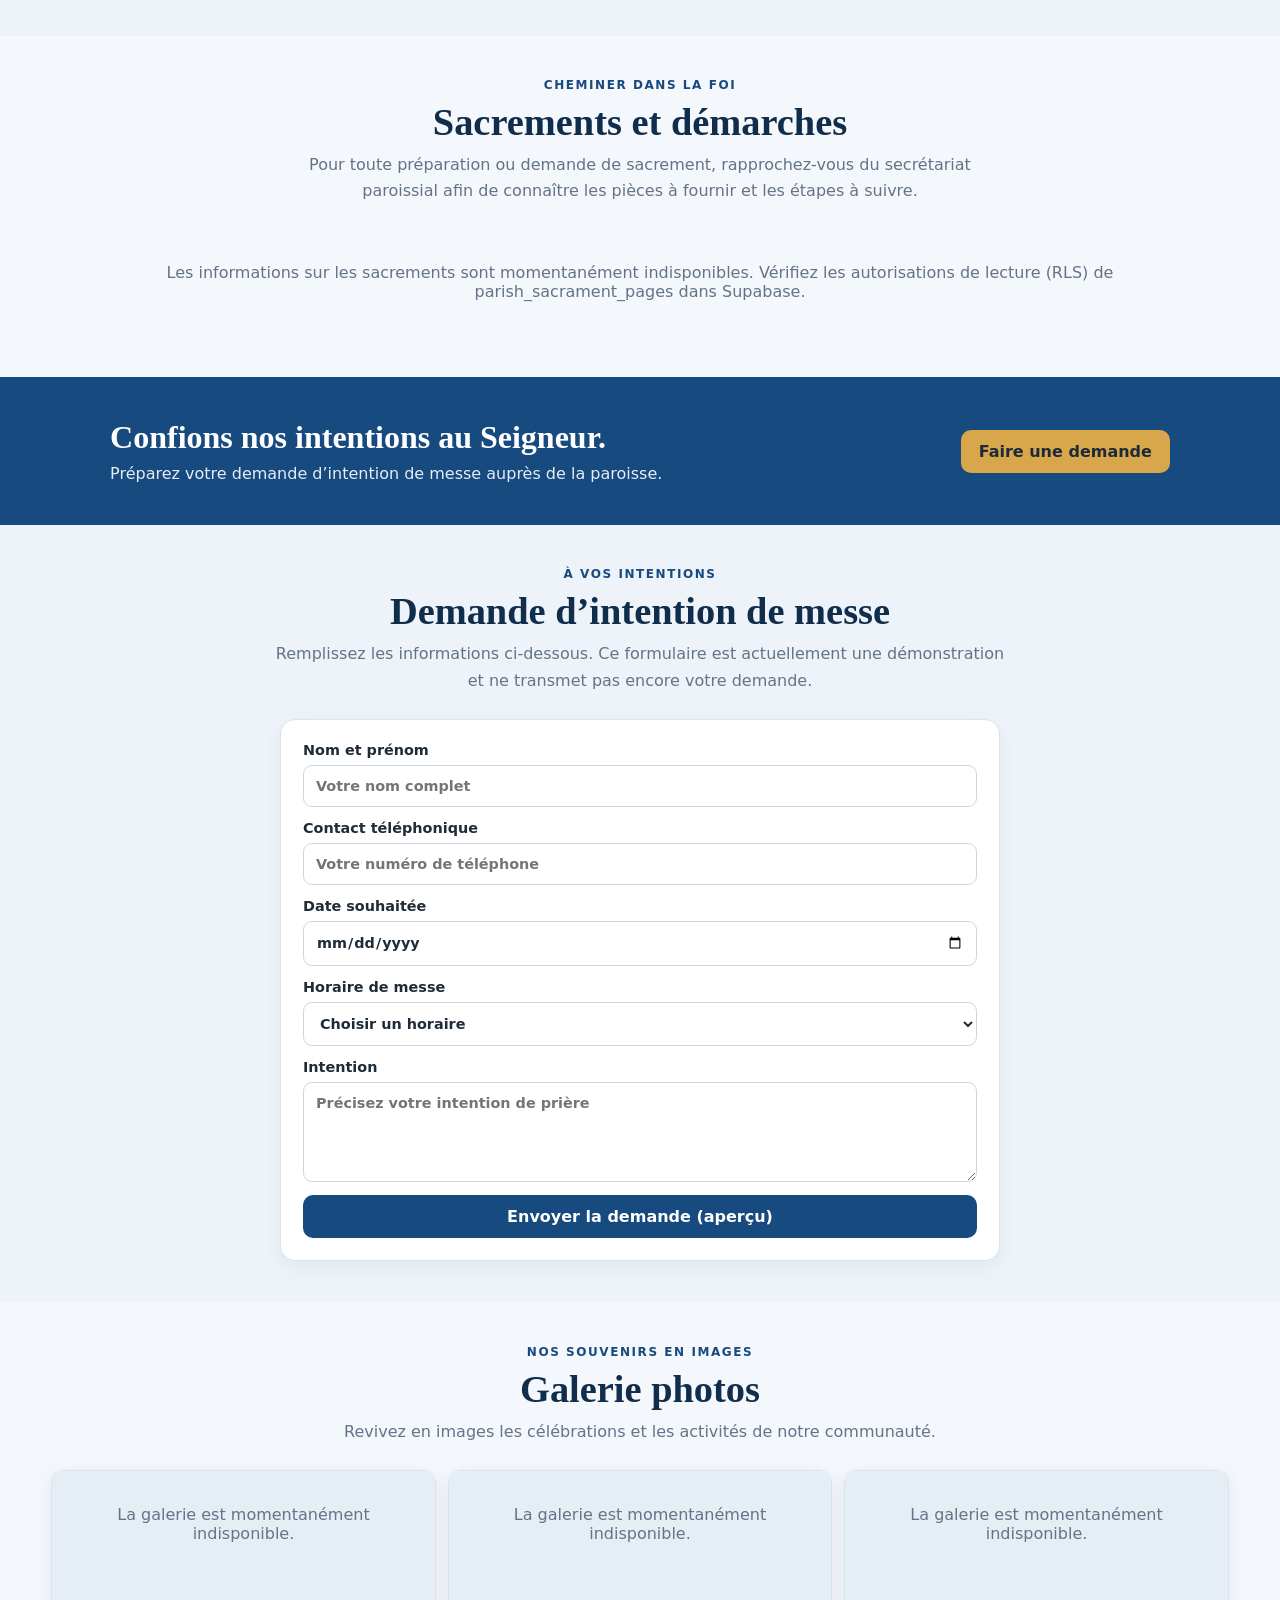
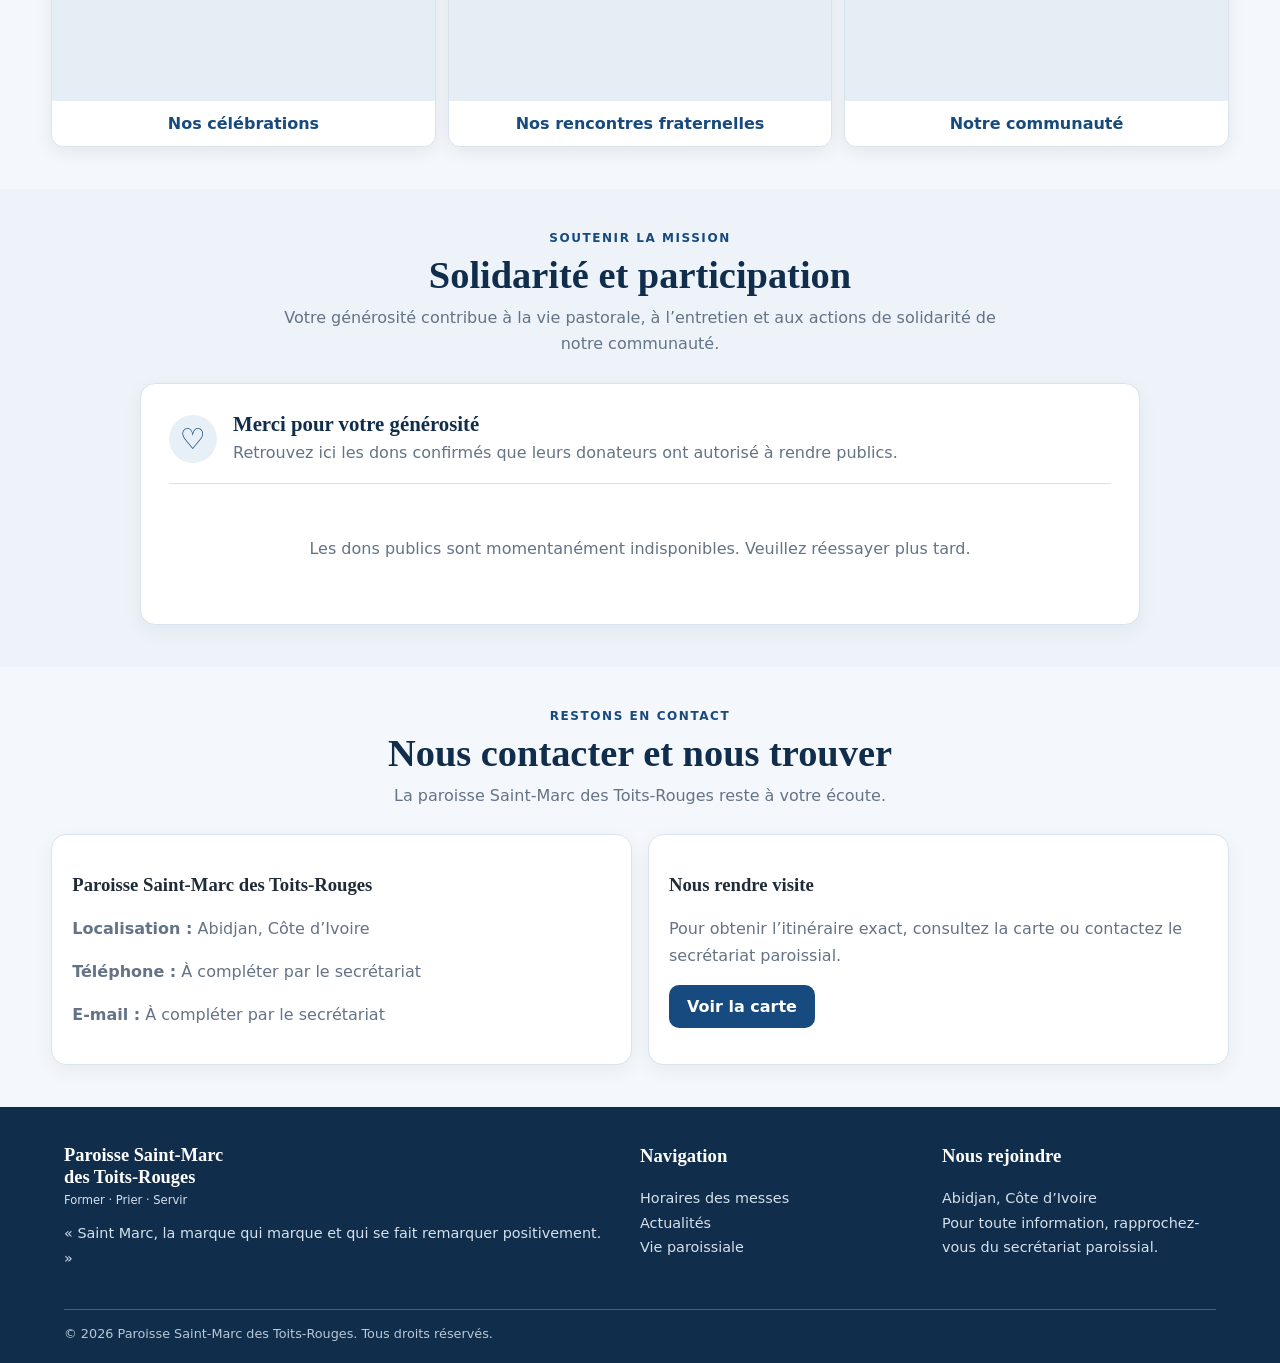
==== commit 718e18e9: "Update index.html" ====
--- a/index.html
+++ b/index.html
@@ -108,7 +108,7 @@
 </head>
 <body>
 <div id="app">
-  <div class="topbar"><span>📍 Abidjan – Côte d’Ivoire</span><span>✉ Contactez le secrétariat paroissial</span></div>
+  <div class="topbar"><span>Abidjan – Côte d’Ivoire</span><span>Contactez le secrétariat paroissial</span></div>
   <header>
     <div class="brand"><div class="logo-container"><img src="LOGO%20SAINT%20MARC.jpg" alt="Logo de la paroisse Saint-Marc" onerror="this.style.display='none'"></div><a href="#accueil"><span><strong>Paroisse Saint-Marc<br>des Toits-Rouges</strong><small>Saint Marc, la marque qui marque</small></span></a></div>
     <nav aria-label="Navigation principale">
@@ -126,27 +126,27 @@
     <span aria-hidden="true">« Bénis le Seigneur, ô mon âme, n’oublie aucun de ses bienfaits. » — Psaume 103, 2</span>
   </div>
 </div>
-    <section class="saint-section" id="saint-du-jour"><div class="saint-strip"><span class="saint-icon">📖</span><div><h2>Le Saint du jour</h2><p id="saintDate">Découvrez le saint célébré aujourd’hui</p></div></div><div class="saint-card"><button type="button" class="saint-image-button" id="saintImageButton" aria-label="Découvrir le saint du jour" aria-haspopup="dialog" aria-controls="saintModal"><img id="saintImage" class="saint-image" src="" alt="Image du saint du jour" style="display:none"><strong id="saintCardName">Chargement du saint du jour…</strong></button></div></section>
+    <section class="saint-section" id="saint-du-jour"><div class="saint-strip"><div><h2>Le Saint du jour</h2><p id="saintDate">Découvrez le saint célébré aujourd’hui</p></div></div><div class="saint-card"><button type="button" class="saint-image-button" id="saintImageButton" aria-label="Découvrir le saint du jour" aria-haspopup="dialog" aria-controls="saintModal"><img id="saintImage" class="saint-image" src="" alt="Image du saint du jour" style="display:none"><strong id="saintCardName">Chargement du saint du jour…</strong></button></div></section>
     <section class="section" id="bienvenue"><div class="container"><div class="home-grid">
       <article class="card welcome-card"><h2 class="card-title">Bienvenue à notre paroisse</h2><div class="welcome-content"><img class="welcome-picture" src="saint-marc.jpg" alt="Saint Marc, saint patron de notre paroisse"><div><strong>Chers frères et sœurs,</strong><p>Bienvenue à la Paroisse Saint-Marc des Toits-Rouges. Ensemble, prions, célébrons et bâtissons une Église vivante, fraternelle et missionnaire.</p><a class="card-link" href="#vie-paroissiale">Découvrir la paroisse →</a></div></div></article>
-      <article class="card" id="horaires-accueil"><h2 class="card-title">◷ Nos horaires de célébrations</h2><div class="mini-schedule"><div class="schedule-line"><span>Lundi – Samedi</span><strong>06h15</strong></div><div class="schedule-line"><span>Lundi, Mardi, Jeudi, Vendredi</span><strong>19h00</strong></div><div class="schedule-line"><span>Mercredi</span><strong>Rencontre CEB</strong></div><div class="schedule-line"><span>Jeudi</span><strong>Adoration</strong></div><div class="schedule-line"><span>Dimanche</span><strong>07h / 09h30 / 18h30</strong></div><a class="card-link" href="#horaires">Voir tous les horaires →</a></div></article>
-      <article class="card"><h2 class="card-title gold">📢 Actualités récentes</h2><div class="news-preview"><div id="homeNews"><p>Chargement des dernières annonces paroissiales…</p></div><a class="card-link" href="#actualites">Toutes les actualités →</a></div></article>
+      <article class="card" id="horaires-accueil"><h2 class="card-title">Nos horaires de célébrations</h2><div class="mini-schedule"><div class="schedule-line"><span>Lundi – Samedi</span><strong>06h15</strong></div><div class="schedule-line"><span>Lundi, Mardi, Jeudi, Vendredi</span><strong>19h00</strong></div><div class="schedule-line"><span>Mercredi</span><strong>Rencontre CEB</strong></div><div class="schedule-line"><span>Jeudi</span><strong>Adoration</strong></div><div class="schedule-line"><span>Dimanche</span><strong>07h / 09h30 / 18h30</strong></div><a class="card-link" href="#horaires">Voir tous les horaires →</a></div></article>
+      <article class="card"><h2 class="card-title gold">Actualités récentes</h2><div class="news-preview"><div id="homeNews"><p>Chargement des dernières annonces paroissiales…</p></div><a class="card-link" href="#actualites">Toutes les actualités →</a></div></article>
     </div></div></section>
     <section class="section section-tint" id="rubriques"><div class="container"><div class="feature-grid">
-      <article class="card feature-card"><div class="feature-icon">👥</div><h3>Vie de notre paroisse</h3><p>Découvrez nos prêtres, les CEB, les chorales, les mouvements et les services paroissiaux.</p><a class="card-link" href="#vie-paroissiale">En savoir plus →</a></article>
-      <article class="card feature-card"><div class="feature-icon">✝</div><h3>Sacrements et démarches</h3><p>Retrouvez les informations pratiques concernant le baptême, le mariage, la première communion et la confirmation.</p><a class="card-link" href="#sacrements">En savoir plus →</a></article>
-      <article class="card feature-card"><div class="feature-icon">♡</div><h3>Solidarité et participation</h3><p>Soutenez la mission de la paroisse par vos dons, vos intentions de messe et votre engagement.</p><a class="card-link" href="#dons">Participer →</a></article>
+      <article class="card feature-card"><h3>Vie de notre paroisse</h3><p>Découvrez nos prêtres, les CEB, les chorales, les mouvements et les services paroissiaux.</p><a class="card-link" href="#vie-paroissiale">En savoir plus →</a></article>
+      <article class="card feature-card"><h3>Sacrements et démarches</h3><p>Retrouvez les informations pratiques concernant le baptême, le mariage, la première communion et la confirmation.</p><a class="card-link" href="#sacrements">En savoir plus →</a></article>
+      <article class="card feature-card"><h3>Solidarité et participation</h3><p>Soutenez la mission de la paroisse par vos dons, vos intentions de messe et votre engagement.</p><a class="card-link" href="#dons">Participer →</a></article>
     </div></div></section>
     <section class="section" id="actualites"><div class="container"><div class="section-head"><div class="eyebrow">La vie de la paroisse</div><h2>Actualités et annonces paroissiales</h2><p>Retrouvez les informations, annonces et événements communiqués par la paroisse.</p></div><div id="announcementsList" class="announcements-list" aria-live="polite"><article class="card announcement"><div class="announcement-content"><h3>Chargement des annonces…</h3><p>Les annonces publiées par la paroisse seront affichées ici.</p></div></article></div></div></section>
-    <section class="section section-tint" id="textes-du-jour"><div class="container"><div class="section-head"><div class="eyebrow">Parole de Dieu</div><h2>Les textes liturgiques du jour</h2><p>Préparons-nous à la célébration en méditant la Parole de Dieu.</p></div><div class="card card-pad" style="max-width:760px;margin:auto;text-align:center"><img src="liturgie-parole-bible.png" alt="Bible ouverte sur un autel, symbole de la liturgie de la Parole" loading="lazy" style="display:block;width:100%;max-width:680px;height:auto;max-height:390px;object-fit:cover;object-position:center;margin:0 auto 20px;border-radius:12px"><div style="font-size:2rem;color:var(--blue)">📖</div><h3>La liturgie de la Parole</h3><p>Retrouvez la première lecture, le psaume, la deuxième lecture lorsqu’elle est prévue et l’Évangile du jour.</p><a class="btn" href="https://www.aelf.org/" target="_blank" rel="noopener noreferrer">Consulter les textes du jour</a></div></div></section>
+    <section class="section section-tint" id="textes-du-jour"><div class="container"><div class="section-head"><div class="eyebrow">Parole de Dieu</div><h2>Les textes liturgiques du jour</h2><p>Préparons-nous à la célébration en méditant la Parole de Dieu.</p></div><div class="card card-pad" style="max-width:760px;margin:auto;text-align:center"><img src="liturgie-parole-bible.png" alt="Bible ouverte sur un autel, symbole de la liturgie de la Parole" loading="lazy" style="display:block;width:100%;max-width:680px;height:auto;max-height:390px;object-fit:cover;object-position:center;margin:0 auto 20px;border-radius:12px"><h3>La liturgie de la Parole</h3><p>Retrouvez la première lecture, le psaume, la deuxième lecture lorsqu’elle est prévue et l’Évangile du jour.</p><a class="btn" href="https://www.aelf.org/" target="_blank" rel="noopener noreferrer">Consulter les textes du jour</a></div></div></section>
     <section class="section" id="horaires"><div class="container"><div class="section-head"><div class="eyebrow">Se retrouver et prier</div><h2>Horaires des célébrations</h2><p>Les horaires habituels de nos messes et temps de prière. Les éventuelles modifications seront annoncées dans nos actualités.</p></div><div class="schedule-wrap"><table><thead><tr><th>Jour</th><th>Horaires</th><th>Célébration / activité</th></tr></thead><tbody>
       <tr><td>Lundi</td><td>06h15 · 19h00</td><td>Saintes messes</td></tr><tr><td>Mardi</td><td>06h15 · 19h00</td><td>Saintes messes</td></tr><tr><td>Mercredi</td><td>06h15</td><td>Sainte messe · Rencontre CEB</td></tr><tr><td>Jeudi</td><td>06h15 · 19h00</td><td>Saintes messes · Adoration eucharistique</td></tr><tr><td>Vendredi</td><td>06h15 · 19h00</td><td>Saintes messes</td></tr><tr><td>Samedi</td><td>06h15 · 19h00</td><td>Saintes messes</td></tr><tr><td>Dimanche</td><td>07h00 · 09h30 · 18h30</td><td>Saintes messes</td></tr>
     </tbody></table></div></div></section>
     <section class="section section-tint" id="vie-paroissiale"><div class="container"><div class="section-head"><div class="eyebrow">Grandir dans la foi</div><h2>La vie de notre communauté</h2><p>Un lieu de prière, de fraternité, de service et de cheminement chrétien.</p></div><div class="card card-pad"><div class="section-head"><h2>Nos prêtres</h2><p>Découvrez les prêtres qui accompagnent notre communauté paroissiale.</p></div><div id="priestsList" class="priests-grid"><p class="empty-message">Chargement des prêtres…</p></div></div><div class="card card-pad" style="margin-top:18px"><h2>Nos Communautés ecclésiales de base (CEB)</h2><p>Des communautés de proximité pour partager la Parole, prier et vivre la fraternité.</p><div id="cebsList" class="cebs-grid" aria-live="polite"><p class="empty-message">Chargement des communautés…</p></div></div>
       <div class="feature-grid" style="margin-top:18px">
-        <article class="card feature-card"><div class="feature-icon">🎶</div><h3>Chorales et liturgie</h3><p>Les services qui contribuent à la beauté de nos célébrations.</p><div class="section-photos" id="photos-chorales"><p class="section-video-empty">Chargement des photos...</p></div><div class="section-videos" id="videos-chorales"><p class="section-video-empty">Chargement des vidéos...</p></div></article>
-        <article class="card feature-card"><div class="feature-icon">🤝</div><h3>Mouvements et groupes</h3><p>Des espaces de rencontre, de formation et d’engagement chrétien.</p><div class="section-photos" id="photos-mouvements"><p class="section-video-empty">Chargement des photos...</p></div><div class="section-videos" id="videos-mouvements"><p class="section-video-empty">Chargement des vidéos...</p></div></article>
-        <article class="card feature-card"><div class="feature-icon">🙏</div><h3>Ministères et services</h3><p>Des femmes et des hommes engagés au service de la communauté.</p><div class="section-photos" id="photos-ministeres"><p class="section-video-empty">Chargement des photos...</p></div><div class="section-videos" id="videos-ministeres"><p class="section-video-empty">Chargement des vidéos...</p></div></article>
+        <article class="card feature-card"><h3>Chorales et liturgie</h3><p>Les services qui contribuent à la beauté de nos célébrations.</p><div class="section-photos" id="photos-chorales"><p class="section-video-empty">Chargement des photos...</p></div><div class="section-videos" id="videos-chorales"><p class="section-video-empty">Chargement des vidéos...</p></div></article>
+        <article class="card feature-card"><h3>Mouvements et groupes</h3><p>Des espaces de rencontre, de formation et d’engagement chrétien.</p><div class="section-photos" id="photos-mouvements"><p class="section-video-empty">Chargement des photos...</p></div><div class="section-videos" id="videos-mouvements"><p class="section-video-empty">Chargement des vidéos...</p></div></article>
+        <article class="card feature-card"><h3>Ministères et services</h3><p>Des femmes et des hommes engagés au service de la communauté.</p><div class="section-photos" id="photos-ministeres"><p class="section-video-empty">Chargement des photos...</p></div><div class="section-videos" id="videos-ministeres"><p class="section-video-empty">Chargement des vidéos...</p></div></article>
       </div>
     </div></section>
     <section class="section section-tint" id="catechese"><div class="container"><div class="section-head"><div class="eyebrow">Grandir dans la foi</div><h2>La catéchèse</h2><p>Retrouvez les informations sur les parcours de catéchèse, les inscriptions, les horaires et les contacts de la paroisse.</p></div><div id="catechesisPublicList" class="sacrament-grid" aria-live="polite"><p class="empty-message">Chargement des informations sur la catéchèse…</p></div></div></section>
@@ -154,9 +154,9 @@
     <section class="callout"><div class="callout-inner"><div><h2>Confions nos intentions au Seigneur.</h2><p>Préparez votre demande d’intention de messe auprès de la paroisse.</p></div><a class="btn gold" href="#intentions">Faire une demande</a></div></section>
     <section class="section section-tint" id="intentions"><div class="container"><div class="section-head"><div class="eyebrow">À vos intentions</div><h2>Demande d’intention de messe</h2><p>Remplissez les informations ci-dessous. Ce formulaire est actuellement une démonstration et ne transmet pas encore votre demande.</p></div><div class="card form-card"><form id="intentionForm"><label>Nom et prénom<input required name="name" placeholder="Votre nom complet"></label><label>Contact téléphonique<input required name="phone" type="tel" placeholder="Votre numéro de téléphone"></label><label>Date souhaitée<input required name="date" type="date"></label><label>Horaire de messe<select required name="time"><option value="">Choisir un horaire</option><option>06h15</option><option>07h00</option><option>09h30</option><option>18h30</option><option>19h00</option></select></label><label>Intention<textarea required name="intention" placeholder="Précisez votre intention de prière"></textarea></label><button class="btn" type="submit">Envoyer la demande (aperçu)</button><div class="notice" id="formNotice" role="status">Merci. Ceci est une démonstration : votre demande n’a pas été envoyée ni enregistrée.</div></form></div></div></section>
     <section class="section" id="galerie"><div class="container"><div class="section-head"><div class="eyebrow">Nos souvenirs en images</div><h2>Galerie photos</h2><p>Revivez en images les célébrations et les activités de notre communauté.</p></div><div class="gallery-grid">
-      <div class="celebrations-card" aria-label="Diaporama de nos célébrations"><div class="celebrations-slideshow" id="celebrationsSlideshow"><p class="empty-message">Chargement des photos…</p></div><div class="celebrations-caption">📷 Nos célébrations</div></div>
-      <div class="celebrations-card" aria-label="Diaporama de nos rencontres fraternelles"><div class="celebrations-slideshow" id="fraternellesSlideshow"><p class="empty-message">Chargement des photos…</p></div><div class="celebrations-caption">🤝 Nos rencontres fraternelles</div></div>
-      <div class="celebrations-card" aria-label="Diaporama de notre communauté"><div class="celebrations-slideshow" id="communauteSlideshow"><p class="empty-message">Chargement des photos…</p></div><div class="celebrations-caption">⛪ Notre communauté</div></div>
+      <div class="celebrations-card" aria-label="Diaporama de nos célébrations"><div class="celebrations-slideshow" id="celebrationsSlideshow"><p class="empty-message">Chargement des photos…</p></div><div class="celebrations-caption">Nos célébrations</div></div>
+      <div class="celebrations-card" aria-label="Diaporama de nos rencontres fraternelles"><div class="celebrations-slideshow" id="fraternellesSlideshow"><p class="empty-message">Chargement des photos…</p></div><div class="celebrations-caption">Nos rencontres fraternelles</div></div>
+      <div class="celebrations-card" aria-label="Diaporama de notre communauté"><div class="celebrations-slideshow" id="communauteSlideshow"><p class="empty-message">Chargement des photos…</p></div><div class="celebrations-caption">Notre communauté</div></div>
     </div></div></section>
     <section class="section section-tint" id="dons">
       <div class="container">
@@ -232,7 +232,6 @@
 async function loadSacramentPages(){
   const container=document.getElementById("sacramentPages");
   if(!container)return;
-  const icons={bapteme:"💧",mariage:"💍","premiere-communion-confirmation":"🕊"};
   const defaultTitles={bapteme:"Baptême",mariage:"Mariage","premiere-communion-confirmation":"Première communion et confirmation"};
   try{
     const endpoint=`${SUPABASE_URL}/rest/v1/parish_sacrament_pages?select=slug,title,summary,content,media,is_published&is_published=eq.true&order=slug.asc`;
@@ -243,9 +242,8 @@
     if(!pages.length){showMessage(container,"Les informations sur les sacrements seront bientôt disponibles.");return;}
     pages.forEach(page=>{
       const card=document.createElement("article");card.className="card sacrament-card";
-      const icon=document.createElement("div");icon.className="feature-icon";icon.textContent=icons[page.slug]||"✝";
       const title=document.createElement("h3");title.textContent=String(page.title||defaultTitles[page.slug]||"Sacrement").trim();
-      card.append(icon,title);
+      card.append(title);
       if(page.summary&&String(page.summary).trim()){
         const summary=document.createElement("p");summary.className="sacrament-summary";summary.textContent=page.summary;card.append(summary);
       }
@@ -299,8 +297,7 @@
   const formatDateFr=value=>{if(!value)return "";const d=new Date(value+"T00:00:00");return Number.isNaN(d.getTime())?value:d.toLocaleDateString("fr-FR");};
   programs.forEach(program=>{
    const card=document.createElement("article");card.className="card sacrament-card catechesis-card";
-   const icon=document.createElement("div");icon.className="feature-icon";icon.textContent="📖";
-   const title=document.createElement("h3");title.textContent=program.title||"Catéchèse";card.append(icon,title);
+   const title=document.createElement("h3");title.textContent=program.title||"Catéchèse";card.append(title);
    if(program.description){const p=document.createElement("p");p.className="catechesis-description";p.textContent=program.description;card.append(p);}
    const meta=document.createElement("div");meta.className="catechesis-meta";
    const addMeta=(label,value)=>{if(value){const p=document.createElement("p");const strong=document.createElement("strong");strong.textContent=label+" : ";p.append(strong,document.createTextNode(value));meta.append(p);}};
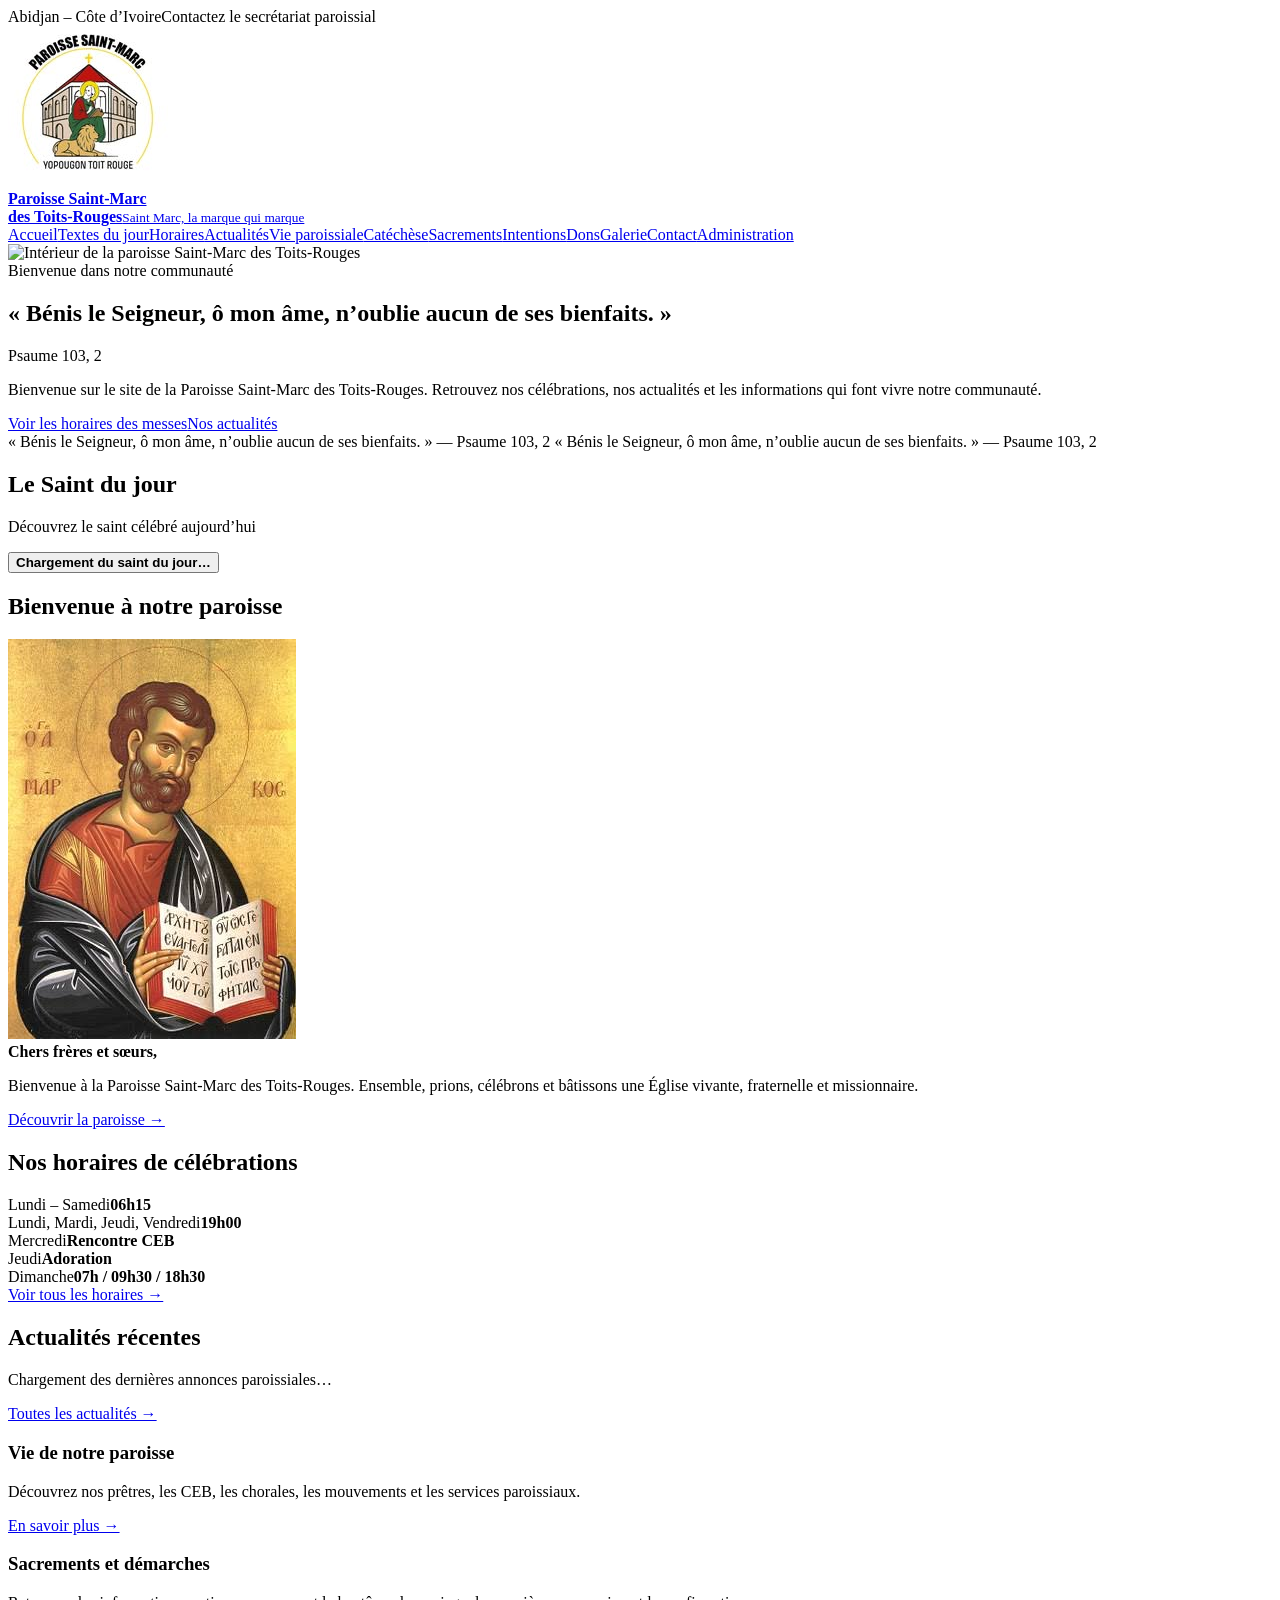
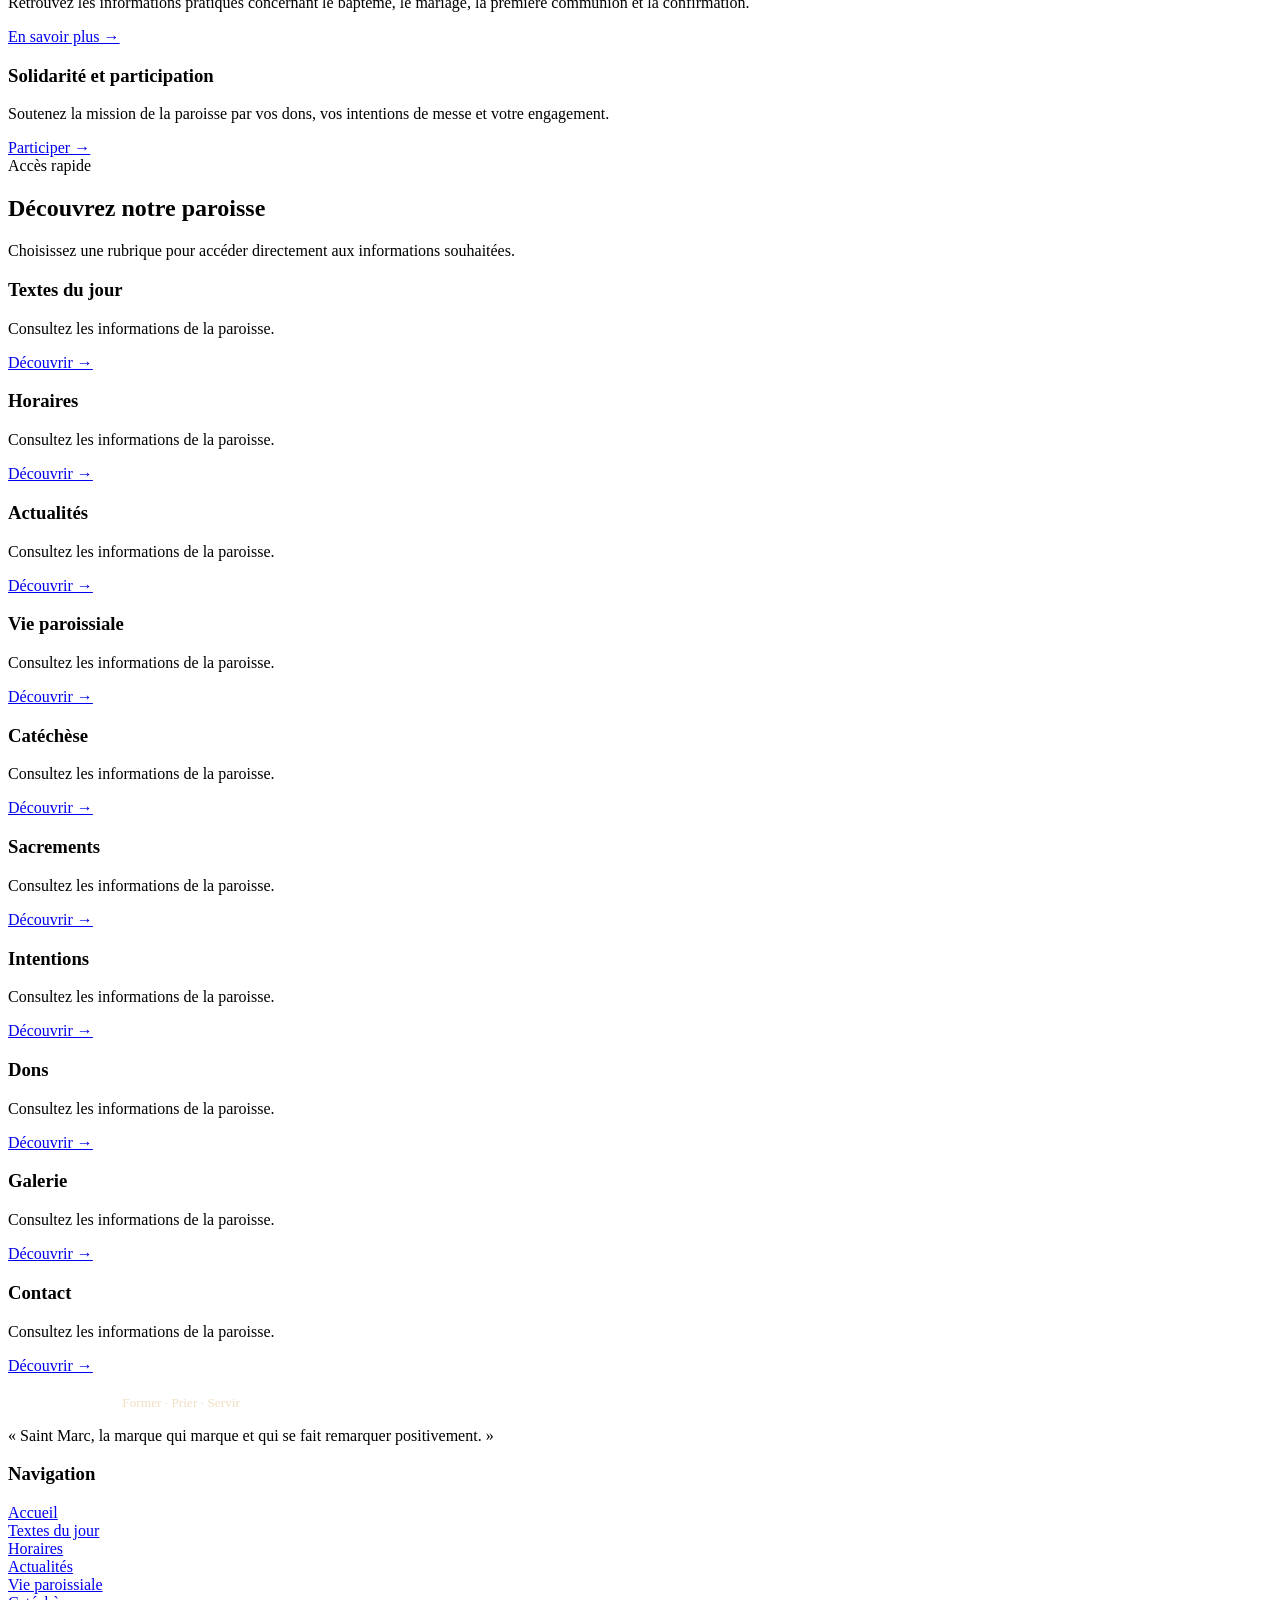
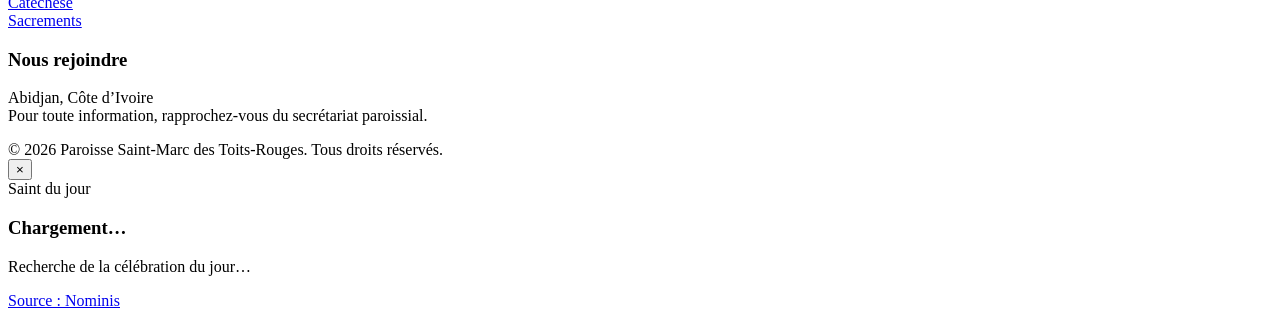
==== commit 62e532ef: "Add files via upload" ====
--- a/index.html
+++ b/index.html
@@ -1,666 +1,19 @@
 <!DOCTYPE html>
-<html lang="fr">
-<head>
-<meta charset="UTF-8">
-<meta name="viewport" content="width=device-width, initial-scale=1.0">
-<meta name="theme-color" content="#174A7E">
-<meta name="description" content="Site officiel de la Paroisse Saint-Marc des Toits-Rouges à Abidjan, Côte d’Ivoire. Retrouvez les horaires des messes, les actualités, les sacrements, les intentions de messe et la vie paroissiale.">
-<meta name="robots" content="index, follow, max-image-preview:large">
-<link rel="canonical" href="https://paroisse-saint-marc-2026.vercel.app/">
-<meta property="og:type" content="website">
-<meta property="og:locale" content="fr_CI">
-<meta property="og:site_name" content="Paroisse Saint-Marc des Toits-Rouges">
-<meta property="og:title" content="Paroisse Saint-Marc des Toits-Rouges | Site officiel">
-<meta property="og:description" content="Horaires des messes, actualités, sacrements et vie paroissiale à Abidjan.">
-<meta property="og:url" content="https://paroisse-saint-marc-2026.vercel.app/">
-<title>Paroisse Saint-Marc des Toits-Rouges | Site officiel à Abidjan</title>
-<style>
-:root{--blue:#174A7E;--blue-dark:#102D4B;--gold:#D8A64B;--ink:#202B38;--paper:#F4F7FB;--white:#fff;--muted:#647386;--line:#D9E3ED;--serif:Georgia,"Times New Roman",serif;--sans:Inter,ui-sans-serif,system-ui,-apple-system,"Segoe UI",sans-serif}
-*{box-sizing:border-box}html{scroll-behavior:smooth;scroll-padding-top:18px}body{margin:0;background:var(--paper);color:var(--ink);font-family:var(--sans)}a{color:inherit;text-decoration:none}button,input,textarea,select{font:inherit}
-.topbar{display:flex;justify-content:space-between;gap:12px;flex-wrap:wrap;padding:9px 5%;background:var(--blue-dark);color:#fff;font-size:.84rem}
-header{display:flex;align-items:center;justify-content:space-between;gap:22px;padding:14px 5%;background:#fff;border-bottom:1px solid var(--line)}
-.brand{display:flex;align-items:center;gap:12px;min-width:230px}.logo-container{flex:0 0 auto}.logo-container img{display:block;width:66px;height:66px;object-fit:contain}.brand strong{display:block;font:700 1.15rem/1.15 var(--serif);color:var(--blue-dark)}.brand small{display:block;margin-top:5px;color:var(--muted);font-size:.72rem}
-nav{display:flex;align-items:center;justify-content:flex-end;gap:8px;flex-wrap:wrap}nav a{display:inline-flex;align-items:center;justify-content:center;padding:10px 12px;border:1px solid var(--blue);border-radius:10px;background:var(--blue);color:#fff;font-size:.84rem;font-weight:700;transition:.2s}nav a:hover,nav a:focus-visible{background:var(--gold);border-color:var(--gold);color:#1D2A38}
-.hero{position:relative;isolation:isolate;overflow:hidden;min-height:350px;display:flex;align-items:center;padding:65px 7%;color:#fff;background:var(--blue-dark)}.hero-slides{position:absolute;inset:0;z-index:0;pointer-events:none}.hero-slide{position:absolute;inset:0;opacity:0;transition:opacity 1.2s}.hero-slide.is-active{opacity:1}.hero-slide img{width:100%;height:100%;display:block;object-fit:cover;object-position:center}.hero-slides:after{content:"";position:absolute;inset:0;z-index:1;background:linear-gradient(90deg,rgba(10,38,69,.72),rgba(23,74,126,.35))}.hero-inner{position:relative;z-index:2;max-width:760px}.eyebrow{color:#D8B66C;text-transform:uppercase;letter-spacing:.13em;font-size:.75rem;font-weight:800}h1,h2,h3{font-family:var(--serif)}h1{max-width:800px;margin:14px 0;font-size:clamp(2.3rem,5vw,4.4rem);line-height:1.05}.hero p{max-width:650px;color:#edf3f8;line-height:1.7;font-size:1.05rem}.hero-verse-reference{margin-top:12px;color:#D8B66C;font:italic 1.05rem var(--serif);letter-spacing:.04em}.hero-actions{display:flex;gap:12px;flex-wrap:wrap;margin-top:24px}
-.btn{display:inline-flex;align-items:center;justify-content:center;border:0;border-radius:10px;padding:12px 18px;background:var(--blue);color:#fff;font-weight:750;cursor:pointer}.btn.gold{background:var(--gold);color:#1D2A38}.btn.outline{border:1px solid #fff;background:transparent;color:#fff}.btn:hover{filter:brightness(1.06)}
-.scripture{text-align:center;padding:16px 0;background:#EAF1F8;color:var(--blue);font:700 1.12rem var(--sans);overflow:hidden;white-space:nowrap}
-.slogan-ticker{position:relative}
-.slogan-track{display:flex;width:max-content;align-items:center;gap:5rem;animation:sloganScroll 24s linear infinite}
-.slogan-track span{flex:0 0 auto;padding-left:2rem}
-.slogan-ticker:hover .slogan-track{animation-play-state:paused}
-@keyframes sloganScroll{from{transform:translateX(0)}to{transform:translateX(-50%)}}
-@media(prefers-reduced-motion:reduce){.slogan-track{animation:none;width:auto;justify-content:center;white-space:normal;padding:0 16px}.slogan-track span[aria-hidden="true"]{display:none}}
-.container{width:min(1180px,92%);margin:auto}.section{padding:42px 0}.section-head{text-align:center;max-width:740px;margin:0 auto 25px}.section-head .eyebrow{color:var(--blue)}.section-head h2{margin:8px 0;font-size:clamp(1.8rem,3vw,2.5rem);color:var(--blue-dark)}.section-head p{margin:0;color:var(--muted);line-height:1.65}
-.home-grid{display:grid;grid-template-columns:1.35fr 1fr 1fr;gap:16px;align-items:stretch}.card{background:#fff;border:1px solid var(--line);border-radius:15px;overflow:hidden;box-shadow:0 6px 20px rgba(20,48,75,.055)}.card-pad{padding:20px}.card-title{margin:0;padding:12px 17px;background:var(--blue);color:#fff;font:700 1.16rem var(--serif)}.card-title.gold{background:var(--gold);color:#1D2A38}
-.welcome-content{display:grid;grid-template-columns:42% 1fr;gap:16px;align-items:center;padding:16px}.welcome-picture{width:100%;height:220px;min-height:190px;border-radius:10px;overflow:hidden;background:linear-gradient(145deg,#dce8f3,#f6ead2);display:block;object-fit:cover;object-position:center}.welcome-content p,.feature-card p{color:var(--muted);line-height:1.65}.card-link{display:inline-flex;margin-top:10px;padding:10px 15px;border-radius:30px;background:var(--gold);color:#1D2A38;font-size:.88rem;font-weight:800}
-.mini-schedule{padding:8px 18px 16px}.schedule-line{display:flex;justify-content:space-between;gap:12px;padding:11px 0;border-bottom:1px solid #edf1f5;font-size:.9rem}.schedule-line:last-child{border:0}.schedule-line strong{color:var(--blue)}.news-preview{padding:14px 17px}.news-preview p{color:var(--muted);line-height:1.55}
-.saint-section{padding:14px 5%;background:#fffaf0;border-top:1px solid #f0e3cd;border-bottom:1px solid #f0e3cd}.saint-strip{display:flex;align-items:center;justify-content:center;gap:18px;text-align:center}.saint-strip .saint-icon{font-size:2rem;color:var(--blue)}.saint-strip h2{margin:0;color:var(--blue-dark);font-size:1.35rem}.saint-strip p{margin:4px 0 0;color:#98733A;font:italic .95rem var(--serif)}.saint-card{display:flex;justify-content:center;margin-top:12px}.saint-image-button{width:min(100%,300px);padding:8px;border:1px solid #eadcc6;border-radius:14px;background:#fff;cursor:pointer}.saint-image{display:block;width:100%;height:230px;object-fit:contain;border-radius:9px;background:#f4ecdf}.saint-modal{display:none;position:fixed;inset:0;z-index:10001;padding:18px;background:rgba(10,20,30,.75);align-items:center;justify-content:center}.saint-modal.is-open{display:flex}.saint-modal-content{width:min(760px,100%);max-height:90vh;overflow:auto;padding:24px;border-radius:16px;background:#fffaf0}.saint-modal-close{float:right;border:0;border-radius:50%;width:38px;height:38px;background:var(--blue);color:#fff;font-size:1.5rem;cursor:pointer}.saint-modal-content h3{color:var(--blue);font-size:1.7rem}.saint-modal-date{color:#98733A;font-weight:800}.saint-modal-image{display:block;width:min(100%,260px);max-height:260px;object-fit:contain;margin:15px auto}.saint-modal-description{white-space:pre-line;line-height:1.75;color:#62594f}.saint-source{color:var(--blue);text-decoration:underline}
-.feature-grid{display:grid;grid-template-columns:repeat(3,1fr);gap:16px}.feature-card{padding:0 0 18px}.feature-card .feature-icon{display:grid;place-items:center;width:52px;height:52px;margin:18px;border-radius:13px;background:#E7EFF7;color:var(--blue);font-size:1.55rem}.feature-card h3{margin:0 18px;color:var(--blue);font-size:1.25rem}.feature-card p{margin:9px 18px}.feature-card .card-link{margin-left:18px}.section-tint{background:#edf3f8}
-.announcements-list{display:flex;gap:16px;overflow-x:auto;padding:4px 2px 14px;scroll-snap-type:x mandatory;scrollbar-width:thin}.announcement{flex:0 0 min(360px,85vw);padding:0;overflow:hidden;scroll-snap-align:start}.announcement img{display:block;width:100%;height:185px;object-fit:cover}.announcement-content{padding:17px}.pill{display:inline-block;padding:5px 9px;border-radius:30px;background:#E7EFF7;color:var(--blue);font-size:.72rem;font-weight:800;text-transform:uppercase}.announcement-content h3{margin:9px 0;color:var(--blue);font-size:1.2rem}.announcement-content p{color:var(--muted);line-height:1.6}.news-controls{display:flex;justify-content:center;gap:10px;margin-top:15px}.news-controls button{width:40px;height:40px;border:0;border-radius:50%;background:var(--blue);color:#fff;font-size:1.3rem;cursor:pointer}
-.schedule-wrap{overflow-x:auto;border:1px solid var(--line);border-radius:13px;background:#fff}table{width:100%;border-collapse:collapse;min-width:540px}th,td{text-align:left;padding:13px 16px;border-bottom:1px solid #e9eef3}th{background:#E4EDF6;color:var(--blue);font-size:.8rem;text-transform:uppercase}tr:last-child td{border:0}td:last-child{font-weight:650}
-.priests-grid,.cebs-grid{display:grid;grid-template-columns:repeat(auto-fit,minmax(210px,1fr));gap:16px}.priest-card{padding:0;text-align:center}.priest-photo{display:block;width:100%;height:260px;object-fit:contain;background:#eee5d8}.priest-info{padding:16px}.priest-info h3,.ceb-name{margin:0 0 7px;color:var(--blue);font-size:1.12rem}.priest-function{color:#98733A;font-weight:800}.priest-biography{color:var(--muted);line-height:1.55}.ceb-item{display:flex;align-items:center;gap:12px;padding:14px;border:1px solid var(--line);border-radius:12px;background:#fff}.ceb-symbol{width:38px;height:38px;flex:0 0 38px;display:grid;place-items:center;border-radius:50%;background:#E7EFF7;color:var(--blue)}.ceb-name{margin:0}.empty-message{text-align:center;color:var(--muted);padding:18px;grid-column:1/-1}
-.callout{padding:42px 5%;background:var(--blue);color:#fff}.callout-inner{width:min(1180px,92%);margin:auto;display:flex;align-items:center;justify-content:space-between;gap:22px;flex-wrap:wrap}.callout h2{margin:0 0 8px;font-size:2rem}.callout p{margin:0;color:#e5eef7}.form-card{max-width:720px;margin:auto;padding:22px}form{display:grid;gap:13px}label{display:grid;gap:7px;font-size:.9rem;font-weight:700}input,textarea,select{width:100%;padding:12px;border:1px solid #c9d7e5;border-radius:9px;background:#fff;color:var(--ink)}textarea{min-height:100px;resize:vertical}.notice{display:none;padding:12px;border-radius:8px;background:#e8f3e8;color:#24552b}
-.gallery-grid{display:grid;grid-template-columns:repeat(3,1fr);gap:12px}.gallery-placeholder{min-height:145px;display:grid;place-items:center;text-align:center;padding:18px;border-radius:12px;background:linear-gradient(135deg,#e5edf5,#fff3dc);color:var(--blue);font-weight:700}.celebrations-card{min-width:0;overflow:hidden;border:1px solid var(--line);border-radius:12px;background:#fff;box-shadow:0 5px 18px rgba(20,48,75,.07)}.celebrations-slideshow{position:relative;height:230px;overflow:hidden;background:#e5edf5}.celebration-slide{position:absolute;inset:0;opacity:0;transition:opacity .8s ease}.celebration-slide.is-active{opacity:1}.celebration-slide img{display:block;width:100%;height:100%;object-fit:cover;cursor:zoom-in}.celebrations-caption{padding:13px 15px;text-align:center;color:var(--blue);font-weight:800}.celebrations-controls{position:absolute;inset:0;display:flex;align-items:center;justify-content:space-between;padding:0 10px;pointer-events:none}.celebrations-controls button{pointer-events:auto;width:38px;height:38px;border:0;border-radius:50%;background:rgba(16,45,75,.78);color:#fff;font-size:1.45rem;cursor:pointer}.celebrations-dots{position:absolute;left:0;right:0;bottom:10px;display:flex;justify-content:center;gap:8px}.celebrations-dots button{width:9px;height:9px;padding:0;border:1px solid #fff;border-radius:50%;background:rgba(255,255,255,.55);cursor:pointer}.celebrations-dots button.is-active{background:var(--gold);transform:scale(1.25)}.gallery-placeholder.future-gallery{min-height:230px}.gallery-lightbox{display:none;position:fixed;inset:0;z-index:10002;align-items:center;justify-content:center;padding:22px;background:rgba(5,15,25,.9)}.gallery-lightbox.is-open{display:flex}.gallery-lightbox img{display:block;max-width:min(1100px,94vw);max-height:85vh;object-fit:contain;border-radius:8px}.gallery-lightbox-close{position:absolute;top:18px;right:22px;width:42px;height:42px;border:0;border-radius:50%;background:#fff;color:var(--blue-dark);font-size:1.8rem;cursor:pointer}
-.section-videos{display:grid;grid-template-columns:1fr;gap:14px;margin:16px 18px 20px}
-.section-video-card{min-width:0;padding:12px;border:1px solid var(--line);border-radius:12px;background:#f8fafc}
-.section-video-card video{display:block;width:100%;max-height:260px;aspect-ratio:16/9;object-fit:contain;border-radius:9px;background:#101820}
-.section-video-card h4{margin:12px 0 6px;color:var(--blue);font:700 1.05rem var(--serif)}
-.section-video-card p{margin:0;color:var(--muted);font-size:.9rem;line-height:1.6;white-space:pre-line}
-.section-video-empty{grid-column:1/-1;padding:12px;text-align:center;color:var(--muted);font-size:.9rem}
-.section-photos{display:grid;grid-template-columns:repeat(auto-fit,minmax(130px,1fr));gap:10px;margin:0 18px 18px}
-.section-photo-card{min-width:0;overflow:hidden;border:1px solid var(--line);border-radius:10px;background:#f8fafc}
-.section-photo-card img{display:block;width:100%;height:150px;object-fit:cover;cursor:zoom-in}
-.section-photo-caption{padding:8px 10px;color:var(--muted);font-size:.82rem;overflow-wrap:anywhere}
-.contact-grid{display:grid;grid-template-columns:1fr 1fr;gap:16px}.contact-box{padding:20px}.contact-box p{line-height:1.7;color:var(--muted)}
-footer{padding:38px 5% 22px;background:var(--blue-dark);color:#fff}.footer-grid{width:min(1180px,100%);margin:auto;display:grid;grid-template-columns:2fr 1fr 1fr;gap:28px}footer p,footer a{color:#d5e0eb;line-height:1.7;font-size:.9rem}footer h3{margin-top:0}.copyright{width:min(1180px,100%);margin:24px auto 0;padding-top:16px;border-top:1px solid #46617b;color:#b8c8d8;font-size:.8rem}
-@media(max-width:950px){header{align-items:flex-start;flex-direction:column}.home-grid{grid-template-columns:1fr 1fr}.welcome-card{grid-column:1/-1}}
-@media(max-width:650px){.topbar{font-size:.76rem}header{padding:13px 4%}.brand{min-width:0}nav{justify-content:flex-start}nav a{font-size:.78rem;padding:9px}.hero{min-height:390px;padding:55px 5%}.home-grid,.feature-grid,.contact-grid{grid-template-columns:1fr}.welcome-card{grid-column:auto}.welcome-content{grid-template-columns:1fr}.welcome-picture{min-height:125px}.section{padding:34px 0}.gallery-grid{grid-template-columns:1fr}.footer-grid{grid-template-columns:1fr}.saint-strip{gap:10px}.saint-strip h2{font-size:1.15rem}.section-videos{margin:14px}}
-@media(prefers-reduced-motion:reduce){html{scroll-behavior:auto}.hero-slide{transition:none}}
-
-/* Cartes des sacrements chargées depuis Supabase. */
-.sacrament-grid{display:grid;grid-template-columns:repeat(3,minmax(0,1fr));gap:16px;align-items:start}
-.sacrament-card{min-width:0;padding:0 0 18px}
-.sacrament-card .feature-icon{display:grid;place-items:center;width:52px;height:52px;margin:18px;border-radius:13px;background:#E7EFF7;color:var(--blue);font-size:1.55rem}
-.sacrament-card h3{margin:0 18px;color:var(--blue);font-size:1.25rem}
-.sacrament-card .sacrament-summary,.sacrament-card .sacrament-content{margin:9px 18px;color:var(--muted);line-height:1.65;white-space:pre-line}
-.sacrament-card .sacrament-content p{margin:8px 0}
-.sacrament-card .sacrament-content ul,.sacrament-card .sacrament-content ol{padding-left:22px}
-.sacrament-card .sacrament-content a{color:var(--blue);text-decoration:underline}
-.sacrament-media-list{display:grid;grid-template-columns:repeat(auto-fit,minmax(145px,1fr));gap:10px;margin:14px 18px 0}
-.sacrament-media-item{min-width:0;overflow:hidden;border:1px solid var(--line);border-radius:10px;background:#f8fafc}
-.sacrament-media-item img{display:block;width:100%;height:190px;object-fit:cover;cursor:zoom-in}
-.sacrament-media-item video{display:block;width:100%;max-height:220px;aspect-ratio:16/9;object-fit:contain;background:#101820}
-.sacrament-media-caption{padding:8px 10px;color:var(--muted);font-size:.82rem;overflow-wrap:anywhere}
-.sacrament-empty-media{margin:12px 18px 0;color:var(--muted);font-size:.85rem}
-@media(max-width:850px){.sacrament-grid{grid-template-columns:repeat(2,minmax(0,1fr))}}
-@media(max-width:650px){.sacrament-grid{grid-template-columns:1fr}.sacrament-media-list{grid-template-columns:1fr 1fr}.sacrament-media-item img{height:160px}}
-
-
-#catechese .catechesis-card{height:100%;display:flex;flex-direction:column;gap:10px}
-#catechese .catechesis-card h3{color:var(--blue,#174A7E);margin:4px 0}
-#catechese .catechesis-meta{display:grid;gap:7px;padding:12px;background:#f8f5ef;border-radius:10px;font-size:.94rem}
-#catechese .catechesis-meta p{margin:0}
-#catechese .catechesis-card .catechesis-description{line-height:1.75;white-space:pre-line}
-#catechese .catechesis-card .catechesis-contact{margin-top:auto;padding-top:10px}
-#catechese .catechesis-card .catechesis-contact a{overflow-wrap:anywhere}
-
-
-/* AFFICHAGE PUBLIC DES DONS : BANDEAU HORIZONTAL DÉFILANT */
-.donations-panel{max-width:1000px;margin:auto;padding:clamp(18px,3vw,28px);overflow:hidden}
-.donations-intro{display:flex;align-items:center;gap:16px;padding-bottom:18px;border-bottom:1px solid var(--line)}
-.donations-intro>span{display:grid;place-items:center;flex:0 0 48px;width:48px;height:48px;border-radius:50%;background:#E7EFF7;color:var(--blue);font-size:1.8rem}
-.donations-intro h3{margin:0 0 5px;color:var(--blue-dark);font-size:1.3rem}
-.donations-intro p{margin:0;color:var(--muted);line-height:1.55}
-.public-donations-list{display:block;width:100%;margin-top:18px;overflow:hidden;position:relative}
-.donations-track{display:flex;flex-wrap:nowrap;width:max-content;min-width:max-content;will-change:transform;animation:donationsScroll 22s linear infinite;animation-delay:0s;animation-fill-mode:both}
-.donations-track:hover,.donations-track:focus-within{animation-play-state:paused}
-.donations-track-group{display:flex;flex:0 0 auto;flex-wrap:nowrap;align-items:stretch;gap:12px;padding-right:12px}
-.donation-public-item{display:flex;flex:0 0 285px;min-width:285px;min-height:92px;align-items:center;justify-content:space-between;gap:14px;padding:15px 17px;border:1px solid var(--line);border-radius:12px;background:#fff;box-shadow:0 3px 12px rgba(20,48,75,.05)}
-.donation-public-name{margin:0 0 5px;color:var(--blue-dark);font-weight:800}
-.donation-public-date{color:var(--muted);font-size:.84rem}
-.donation-public-amount{flex:0 0 auto;color:var(--blue);font-weight:850;text-align:right;white-space:nowrap}
-.donation-public-empty{padding:18px;text-align:center;color:var(--muted);line-height:1.6}
-@keyframes donationsScroll{from{transform:translateX(0)}to{transform:translateX(-50%)}}
-@media(max-width:560px){.donation-public-item{flex-basis:245px;align-items:flex-start;flex-direction:column;justify-content:center;gap:7px}.donation-public-amount{text-align:left}}
-@media(prefers-color-scheme:dark){.donation-public-item{background:#202B38;border-color:#40566D}.donations-intro h3,.donation-public-name{color:#E7F0F8}.donation-public-amount{color:#D8B66C}}
-
-</style>
-</head>
-<body>
-<div id="app">
-  <div class="topbar"><span>Abidjan – Côte d’Ivoire</span><span>Contactez le secrétariat paroissial</span></div>
-  <header>
-    <div class="brand"><div class="logo-container"><img src="LOGO%20SAINT%20MARC.jpg" alt="Logo de la paroisse Saint-Marc" onerror="this.style.display='none'"></div><a href="#accueil"><span><strong>Paroisse Saint-Marc<br>des Toits-Rouges</strong><small>Saint Marc, la marque qui marque</small></span></a></div>
-    <nav aria-label="Navigation principale">
-      <a href="#accueil">Accueil</a><a href="#textes-du-jour">Textes du jour</a><a href="#horaires">Horaires</a><a href="#actualites">Actualités</a><a href="#catechese">Catéchèse</a><a href="#vie-paroissiale">Vie paroissiale</a><a href="#intentions">Intentions</a><a href="#dons">Dons</a><a href="#contact">Nous contacter</a><a href="/admin.html">Administration</a>
-    </nav>
-  </header>
-  <main>
-    <section class="hero" id="accueil">
-      <div class="hero-slides" aria-hidden="true"><div class="hero-slide is-active"><img src="banniere-1.jpeg" alt=""></div><div class="hero-slide"><img src="banniere-2.jpeg" alt=""></div></div>
-      <div class="hero-inner"><div class="eyebrow">Bienvenue dans notre communauté</div><h1>« Bénis le Seigneur, ô mon âme, n’oublie aucun de ses bienfaits. »</h1><div class="hero-verse-reference">Psaume 103, 2</div><p>Bienvenue sur le site de la Paroisse Saint-Marc des Toits-Rouges. Retrouvez nos célébrations, nos actualités et les informations qui font vivre notre communauté.</p><div class="hero-actions"><a class="btn gold" href="#horaires">Voir les horaires des messes</a><a class="btn outline" href="#actualites">Nos actualités</a></div></div>
-    </section>
-    <div class="scripture slogan-ticker" role="region" aria-label="Verset biblique — Psaume 103, 2">
-  <div class="slogan-track">
-    <span>« Bénis le Seigneur, ô mon âme, n’oublie aucun de ses bienfaits. » — Psaume 103, 2</span>
-    <span aria-hidden="true">« Bénis le Seigneur, ô mon âme, n’oublie aucun de ses bienfaits. » — Psaume 103, 2</span>
-  </div>
+<!DOCTYPE html>
+<html lang="fr"><head><meta charset="utf-8"/><meta content="width=device-width, initial-scale=1.0" name="viewport"/><meta content="#702633" name="theme-color"/><meta content="Bienvenue à la Paroisse Saint-Marc des Toits-Rouges à Abidjan. Paroisse Saint-Marc des Toits-Rouges, Abidjan, Côte d’Ivoire." name="description"/><title>Accueil | Paroisse Saint-Marc des Toits-Rouges</title><link href="assets/site.css" rel="stylesheet"/></head><body><div id="app"><div class="topbar"><span>Abidjan – Côte d’Ivoire</span><span>Contactez le secrétariat paroissial</span></div><header><div class="brand"><div class="logo-container"><img alt="Logo de la paroisse Saint-Marc" onerror="this.style.display='none'" src="LOGO%20SAINT%20MARC.jpg"/></div><a href="index.html"><span><strong>Paroisse Saint-Marc<br/>des Toits-Rouges</strong><small>Saint Marc, la marque qui marque</small></span></a></div><nav aria-label="Navigation principale"><a href="index.html">Accueil</a><a href="textes-du-jour.html">Textes du jour</a><a href="horaires.html">Horaires</a><a href="actualites.html">Actualités</a><a href="vie-paroissiale.html">Vie paroissiale</a><a href="catechese.html">Catéchèse</a><a href="sacrements.html">Sacrements</a><a href="intentions.html">Intentions</a><a href="dons.html">Dons</a><a href="galerie.html">Galerie</a><a href="contact.html">Contact</a><a href="/admin.html">Administration</a></nav></header><main><section class="hero" id="accueil">
+<div aria-hidden="true" class="hero-slides"><div class="hero-slide is-active"><img alt="Intérieur de la paroisse Saint-Marc des Toits-Rouges" src="assets/banniere-eglise.webp"/></div></div>
+<div class="hero-inner"><div class="eyebrow">Bienvenue dans notre communauté</div><h1>« Bénis le Seigneur, ô mon âme, n’oublie aucun de ses bienfaits. »</h1><div class="hero-verse-reference">Psaume 103, 2</div><p>Bienvenue sur le site de la Paroisse Saint-Marc des Toits-Rouges. Retrouvez nos célébrations, nos actualités et les informations qui font vivre notre communauté.</p><div class="hero-actions"><a class="btn gold" href="horaires.html">Voir les horaires des messes</a><a class="btn outline" href="actualites.html">Nos actualités</a></div></div>
+</section><div aria-label="Verset biblique — Psaume 103, 2" class="scripture slogan-ticker" role="region">
+<div class="slogan-track">
+<span>« Bénis le Seigneur, ô mon âme, n’oublie aucun de ses bienfaits. » — Psaume 103, 2</span>
+<span aria-hidden="true">« Bénis le Seigneur, ô mon âme, n’oublie aucun de ses bienfaits. » — Psaume 103, 2</span>
 </div>
-    <section class="saint-section" id="saint-du-jour"><div class="saint-strip"><div><h2>Le Saint du jour</h2><p id="saintDate">Découvrez le saint célébré aujourd’hui</p></div></div><div class="saint-card"><button type="button" class="saint-image-button" id="saintImageButton" aria-label="Découvrir le saint du jour" aria-haspopup="dialog" aria-controls="saintModal"><img id="saintImage" class="saint-image" src="" alt="Image du saint du jour" style="display:none"><strong id="saintCardName">Chargement du saint du jour…</strong></button></div></section>
-    <section class="section" id="bienvenue"><div class="container"><div class="home-grid">
-      <article class="card welcome-card"><h2 class="card-title">Bienvenue à notre paroisse</h2><div class="welcome-content"><img class="welcome-picture" src="saint-marc.jpg" alt="Saint Marc, saint patron de notre paroisse"><div><strong>Chers frères et sœurs,</strong><p>Bienvenue à la Paroisse Saint-Marc des Toits-Rouges. Ensemble, prions, célébrons et bâtissons une Église vivante, fraternelle et missionnaire.</p><a class="card-link" href="#vie-paroissiale">Découvrir la paroisse →</a></div></div></article>
-      <article class="card" id="horaires-accueil"><h2 class="card-title">Nos horaires de célébrations</h2><div class="mini-schedule"><div class="schedule-line"><span>Lundi – Samedi</span><strong>06h15</strong></div><div class="schedule-line"><span>Lundi, Mardi, Jeudi, Vendredi</span><strong>19h00</strong></div><div class="schedule-line"><span>Mercredi</span><strong>Rencontre CEB</strong></div><div class="schedule-line"><span>Jeudi</span><strong>Adoration</strong></div><div class="schedule-line"><span>Dimanche</span><strong>07h / 09h30 / 18h30</strong></div><a class="card-link" href="#horaires">Voir tous les horaires →</a></div></article>
-      <article class="card"><h2 class="card-title gold">Actualités récentes</h2><div class="news-preview"><div id="homeNews"><p>Chargement des dernières annonces paroissiales…</p></div><a class="card-link" href="#actualites">Toutes les actualités →</a></div></article>
-    </div></div></section>
-    <section class="section section-tint" id="rubriques"><div class="container"><div class="feature-grid">
-      <article class="card feature-card"><h3>Vie de notre paroisse</h3><p>Découvrez nos prêtres, les CEB, les chorales, les mouvements et les services paroissiaux.</p><a class="card-link" href="#vie-paroissiale">En savoir plus →</a></article>
-      <article class="card feature-card"><h3>Sacrements et démarches</h3><p>Retrouvez les informations pratiques concernant le baptême, le mariage, la première communion et la confirmation.</p><a class="card-link" href="#sacrements">En savoir plus →</a></article>
-      <article class="card feature-card"><h3>Solidarité et participation</h3><p>Soutenez la mission de la paroisse par vos dons, vos intentions de messe et votre engagement.</p><a class="card-link" href="#dons">Participer →</a></article>
-    </div></div></section>
-    <section class="section" id="actualites"><div class="container"><div class="section-head"><div class="eyebrow">La vie de la paroisse</div><h2>Actualités et annonces paroissiales</h2><p>Retrouvez les informations, annonces et événements communiqués par la paroisse.</p></div><div id="announcementsList" class="announcements-list" aria-live="polite"><article class="card announcement"><div class="announcement-content"><h3>Chargement des annonces…</h3><p>Les annonces publiées par la paroisse seront affichées ici.</p></div></article></div></div></section>
-    <section class="section section-tint" id="textes-du-jour"><div class="container"><div class="section-head"><div class="eyebrow">Parole de Dieu</div><h2>Les textes liturgiques du jour</h2><p>Préparons-nous à la célébration en méditant la Parole de Dieu.</p></div><div class="card card-pad" style="max-width:760px;margin:auto;text-align:center"><img src="liturgie-parole-bible.png" alt="Bible ouverte sur un autel, symbole de la liturgie de la Parole" loading="lazy" style="display:block;width:100%;max-width:680px;height:auto;max-height:390px;object-fit:cover;object-position:center;margin:0 auto 20px;border-radius:12px"><h3>La liturgie de la Parole</h3><p>Retrouvez la première lecture, le psaume, la deuxième lecture lorsqu’elle est prévue et l’Évangile du jour.</p><a class="btn" href="https://www.aelf.org/" target="_blank" rel="noopener noreferrer">Consulter les textes du jour</a></div></div></section>
-    <section class="section" id="horaires"><div class="container"><div class="section-head"><div class="eyebrow">Se retrouver et prier</div><h2>Horaires des célébrations</h2><p>Les horaires habituels de nos messes et temps de prière. Les éventuelles modifications seront annoncées dans nos actualités.</p></div><div class="schedule-wrap"><table><thead><tr><th>Jour</th><th>Horaires</th><th>Célébration / activité</th></tr></thead><tbody>
-      <tr><td>Lundi</td><td>06h15 · 19h00</td><td>Saintes messes</td></tr><tr><td>Mardi</td><td>06h15 · 19h00</td><td>Saintes messes</td></tr><tr><td>Mercredi</td><td>06h15</td><td>Sainte messe · Rencontre CEB</td></tr><tr><td>Jeudi</td><td>06h15 · 19h00</td><td>Saintes messes · Adoration eucharistique</td></tr><tr><td>Vendredi</td><td>06h15 · 19h00</td><td>Saintes messes</td></tr><tr><td>Samedi</td><td>06h15 · 19h00</td><td>Saintes messes</td></tr><tr><td>Dimanche</td><td>07h00 · 09h30 · 18h30</td><td>Saintes messes</td></tr>
-    </tbody></table></div></div></section>
-    <section class="section section-tint" id="vie-paroissiale"><div class="container"><div class="section-head"><div class="eyebrow">Grandir dans la foi</div><h2>La vie de notre communauté</h2><p>Un lieu de prière, de fraternité, de service et de cheminement chrétien.</p></div><div class="card card-pad"><div class="section-head"><h2>Nos prêtres</h2><p>Découvrez les prêtres qui accompagnent notre communauté paroissiale.</p></div><div id="priestsList" class="priests-grid"><p class="empty-message">Chargement des prêtres…</p></div></div><div class="card card-pad" style="margin-top:18px"><h2>Nos Communautés ecclésiales de base (CEB)</h2><p>Des communautés de proximité pour partager la Parole, prier et vivre la fraternité.</p><div id="cebsList" class="cebs-grid" aria-live="polite"><p class="empty-message">Chargement des communautés…</p></div></div>
-      <div class="feature-grid" style="margin-top:18px">
-        <article class="card feature-card"><h3>Chorales et liturgie</h3><p>Les services qui contribuent à la beauté de nos célébrations.</p><div class="section-photos" id="photos-chorales"><p class="section-video-empty">Chargement des photos...</p></div><div class="section-videos" id="videos-chorales"><p class="section-video-empty">Chargement des vidéos...</p></div></article>
-        <article class="card feature-card"><h3>Mouvements et groupes</h3><p>Des espaces de rencontre, de formation et d’engagement chrétien.</p><div class="section-photos" id="photos-mouvements"><p class="section-video-empty">Chargement des photos...</p></div><div class="section-videos" id="videos-mouvements"><p class="section-video-empty">Chargement des vidéos...</p></div></article>
-        <article class="card feature-card"><h3>Ministères et services</h3><p>Des femmes et des hommes engagés au service de la communauté.</p><div class="section-photos" id="photos-ministeres"><p class="section-video-empty">Chargement des photos...</p></div><div class="section-videos" id="videos-ministeres"><p class="section-video-empty">Chargement des vidéos...</p></div></article>
-      </div>
-    </div></section>
-    <section class="section section-tint" id="catechese"><div class="container"><div class="section-head"><div class="eyebrow">Grandir dans la foi</div><h2>La catéchèse</h2><p>Retrouvez les informations sur les parcours de catéchèse, les inscriptions, les horaires et les contacts de la paroisse.</p></div><div id="catechesisPublicList" class="sacrament-grid" aria-live="polite"><p class="empty-message">Chargement des informations sur la catéchèse…</p></div></div></section>
-    <section class="section" id="sacrements"><div class="container"><div class="section-head"><div class="eyebrow">Cheminer dans la foi</div><h2>Sacrements et démarches</h2><p>Pour toute préparation ou demande de sacrement, rapprochez-vous du secrétariat paroissial afin de connaître les pièces à fournir et les étapes à suivre.</p></div><div class="sacrament-grid" id="sacramentPages" aria-live="polite"><p class="empty-message">Chargement des informations sur les sacrements…</p></div></div></section>
-    <section class="callout"><div class="callout-inner"><div><h2>Confions nos intentions au Seigneur.</h2><p>Préparez votre demande d’intention de messe auprès de la paroisse.</p></div><a class="btn gold" href="#intentions">Faire une demande</a></div></section>
-    <section class="section section-tint" id="intentions"><div class="container"><div class="section-head"><div class="eyebrow">À vos intentions</div><h2>Demande d’intention de messe</h2><p>Remplissez les informations ci-dessous. Ce formulaire est actuellement une démonstration et ne transmet pas encore votre demande.</p></div><div class="card form-card"><form id="intentionForm"><label>Nom et prénom<input required name="name" placeholder="Votre nom complet"></label><label>Contact téléphonique<input required name="phone" type="tel" placeholder="Votre numéro de téléphone"></label><label>Date souhaitée<input required name="date" type="date"></label><label>Horaire de messe<select required name="time"><option value="">Choisir un horaire</option><option>06h15</option><option>07h00</option><option>09h30</option><option>18h30</option><option>19h00</option></select></label><label>Intention<textarea required name="intention" placeholder="Précisez votre intention de prière"></textarea></label><button class="btn" type="submit">Envoyer la demande (aperçu)</button><div class="notice" id="formNotice" role="status">Merci. Ceci est une démonstration : votre demande n’a pas été envoyée ni enregistrée.</div></form></div></div></section>
-    <section class="section" id="galerie"><div class="container"><div class="section-head"><div class="eyebrow">Nos souvenirs en images</div><h2>Galerie photos</h2><p>Revivez en images les célébrations et les activités de notre communauté.</p></div><div class="gallery-grid">
-      <div class="celebrations-card" aria-label="Diaporama de nos célébrations"><div class="celebrations-slideshow" id="celebrationsSlideshow"><p class="empty-message">Chargement des photos…</p></div><div class="celebrations-caption">Nos célébrations</div></div>
-      <div class="celebrations-card" aria-label="Diaporama de nos rencontres fraternelles"><div class="celebrations-slideshow" id="fraternellesSlideshow"><p class="empty-message">Chargement des photos…</p></div><div class="celebrations-caption">Nos rencontres fraternelles</div></div>
-      <div class="celebrations-card" aria-label="Diaporama de notre communauté"><div class="celebrations-slideshow" id="communauteSlideshow"><p class="empty-message">Chargement des photos…</p></div><div class="celebrations-caption">Notre communauté</div></div>
-    </div></div></section>
-    <section class="section section-tint" id="dons">
-      <div class="container">
-        <div class="section-head">
-          <div class="eyebrow">Soutenir la mission</div>
-          <h2>Solidarité et participation</h2>
-          <p>Votre générosité contribue à la vie pastorale, à l’entretien et aux actions de solidarité de notre communauté.</p>
-        </div>
-        <div class="card card-pad donations-panel">
-          <div class="donations-intro"><span aria-hidden="true">♡</span><div><h3>Merci pour votre générosité</h3><p>Retrouvez ici les dons confirmés que leurs donateurs ont autorisé à rendre publics.</p></div></div>
-          <div id="publicDonationsList" class="public-donations-list" aria-live="polite"><p class="empty-message">Chargement des dons…</p></div>
-        </div>
-      </div>
-    </section>
-    <section class="section" id="contact"><div class="container"><div class="section-head"><div class="eyebrow">Restons en contact</div><h2>Nous contacter et nous trouver</h2><p>La paroisse Saint-Marc des Toits-Rouges reste à votre écoute.</p></div><div class="contact-grid"><div class="card contact-box"><h3>Paroisse Saint-Marc des Toits-Rouges</h3><p><strong>Localisation :</strong> Abidjan, Côte d’Ivoire</p><p><strong>Téléphone :</strong> À compléter par le secrétariat</p><p><strong>E-mail :</strong> À compléter par le secrétariat</p></div><div class="card contact-box"><h3>Nous rendre visite</h3><p>Pour obtenir l’itinéraire exact, consultez la carte ou contactez le secrétariat paroissial.</p><a class="btn" href="https://www.google.com/maps/search/?api=1&query=Paroisse+Saint-Marc+des+Toits-Rouges+Abidjan" target="_blank" rel="noopener noreferrer">Voir la carte</a></div></div></div></section>
-  </main>
-  <footer><div class="footer-grid"><div><div class="brand"><span><strong style="color:#fff">Paroisse Saint-Marc<br>des Toits-Rouges</strong><small style="color:#d5e0eb">Former · Prier · Servir</small></span></div><p>« Saint Marc, la marque qui marque et qui se fait remarquer positivement. »</p></div><div><h3>Navigation</h3><p><a href="#horaires">Horaires des messes</a><br><a href="#actualites">Actualités</a><br><a href="#vie-paroissiale">Vie paroissiale</a></p></div><div><h3>Nous rejoindre</h3><p>Abidjan, Côte d’Ivoire<br>Pour toute information, rapprochez-vous du secrétariat paroissial.</p></div></div><div class="copyright">© 2026 Paroisse Saint-Marc des Toits-Rouges. Tous droits réservés.</div></footer>
-  <div class="saint-modal" id="saintModal" role="dialog" aria-modal="true" aria-labelledby="saintModalName"><div class="saint-modal-content"><button type="button" class="saint-modal-close" id="closeSaintModal" aria-label="Fermer">×</button><div class="saint-modal-date" id="saintDateModal">Saint du jour</div><h3 id="saintModalName">Chargement…</h3><img id="saintModalImage" class="saint-modal-image" src="" alt="Image du saint du jour" style="display:none"><p class="saint-modal-description" id="saintDescription">Recherche de la célébration du jour…</p><a id="saintSource" class="saint-source" href="https://nominis.cef.fr/" target="_blank" rel="noopener noreferrer">Source : Nominis</a></div></div>
-</div>
-<script>
-(function(){
-  const slides=[...document.querySelectorAll(".hero-slide")];
-  if(slides.length<2||window.matchMedia("(prefers-reduced-motion: reduce)").matches)return;
-  let current=0;
-  window.setInterval(()=>{slides[current].classList.remove("is-active");current=(current+1)%slides.length;slides[current].classList.add("is-active");},5000);
-})();
-document.getElementById("intentionForm")?.addEventListener("submit",function(event){
-  event.preventDefault();
-  const notice=document.getElementById("formNotice");
-  if(notice)notice.style.display="block";
-});
-const SUPABASE_URL="https://yheyyjevcmlcujribfhp.supabase.co";
-const SUPABASE_PUBLISHABLE_KEY="sb_publishable_2fjZEsGcJ19caWo3vpR43A_l-x1w5-3";
-const supabaseHeaders={apikey:SUPABASE_PUBLISHABLE_KEY};
-function storagePublicUrl(path){
-  if(!path)return "";
-  const value=String(path).trim();
-  if(/^https?:\/\//i.test(value))return value;
-  return `${SUPABASE_URL}/storage/v1/object/public/parish-media/${value.replace(/^\/+/,"")}`;
-}
-function showMessage(container,message){
-  container.replaceChildren();
-  const p=document.createElement("p");p.className="empty-message";p.textContent=message;container.append(p);
-}
-
-/* Pages des sacrements : lecture des fiches publiées dans parish_sacrament_pages. */
-function safeSacramentContent(container, value){
-  const raw=String(value||"").trim();
-  if(!raw)return;
-  // Le contenu peut être du texte simple ou du HTML provenant de l'éditeur.
-  if(!/<[a-z][\s\S]*>/i.test(raw)){
-    const paragraph=document.createElement("p");paragraph.textContent=raw;container.append(paragraph);return;
-  }
-  const parsed=new DOMParser().parseFromString(raw,"text/html");
-  const allowed=new Set(["P","BR","STRONG","B","EM","I","U","UL","OL","LI","H3","H4","A"]);
-  function copySafeNode(node,parent){
-    if(node.nodeType===Node.TEXT_NODE){parent.append(document.createTextNode(node.nodeValue||""));return;}
-    if(node.nodeType!==Node.ELEMENT_NODE)return;
-    if(!allowed.has(node.tagName)){
-      [...node.childNodes].forEach(child=>copySafeNode(child,parent));return;
-    }
-    const clean=document.createElement(node.tagName.toLowerCase());
-    if(node.tagName==="A"){
-      const href=node.getAttribute("href")||"";
-      try{const url=new URL(href,window.location.origin);if(["https:","http:"].includes(url.protocol)){clean.href=url.href;clean.target="_blank";clean.rel="noopener noreferrer";}}
-      catch(_error){}
-    }
-    [...node.childNodes].forEach(child=>copySafeNode(child,clean));parent.append(clean);
-  }
-  [...parsed.body.childNodes].forEach(node=>copySafeNode(node,container));
-}
-
-async function loadSacramentPages(){
-  const container=document.getElementById("sacramentPages");
-  if(!container)return;
-  const defaultTitles={bapteme:"Baptême",mariage:"Mariage","premiere-communion-confirmation":"Première communion et confirmation"};
-  try{
-    const endpoint=`${SUPABASE_URL}/rest/v1/parish_sacrament_pages?select=slug,title,summary,content,media,is_published&is_published=eq.true&order=slug.asc`;
-    const response=await fetch(endpoint,{headers:supabaseHeaders});
-    if(!response.ok)throw new Error(`Lecture de parish_sacrament_pages (${response.status}) : ${await response.text()}`);
-    const pages=await response.json();
-    container.replaceChildren();
-    if(!pages.length){showMessage(container,"Les informations sur les sacrements seront bientôt disponibles.");return;}
-    pages.forEach(page=>{
-      const card=document.createElement("article");card.className="card sacrament-card";
-      const title=document.createElement("h3");title.textContent=String(page.title||defaultTitles[page.slug]||"Sacrement").trim();
-      card.append(title);
-      if(page.summary&&String(page.summary).trim()){
-        const summary=document.createElement("p");summary.className="sacrament-summary";summary.textContent=page.summary;card.append(summary);
-      }
-      if(page.content&&String(page.content).trim()){
-        const content=document.createElement("div");content.className="sacrament-content";safeSacramentContent(content,page.content);card.append(content);
-      }
-      const mediaItems=Array.isArray(page.media)?page.media:[];
-      const usableMedia=mediaItems.filter(item=>item&&item.path);
-      if(usableMedia.length){
-        const mediaList=document.createElement("div");mediaList.className="sacrament-media-list";
-        usableMedia.forEach(item=>{
-          const mediaCard=document.createElement("div");mediaCard.className="sacrament-media-item";
-          const mediaUrl=storagePublicUrl(item.path);
-          if(item.type==="video"){
-            const player=document.createElement("video");player.controls=true;player.playsInline=true;player.preload="metadata";player.src=mediaUrl;
-            player.setAttribute("aria-label",item.name||`Vidéo ${title.textContent}`);
-            player.addEventListener("error",()=>console.error("Vidéo de sacrement inaccessible :",item.path));
-            mediaCard.append(player);
-          }else if(item.type==="image"||!item.type){
-            const image=document.createElement("img");image.src=mediaUrl;image.alt=item.name||title.textContent;image.loading="lazy";image.dataset.galleryZoom="true";
-            image.addEventListener("error",()=>{console.error("Image de sacrement inaccessible :",item.path);mediaCard.remove();});
-            mediaCard.append(image);
-          }else{
-            return;
-          }
-          if(item.name){const caption=document.createElement("div");caption.className="sacrament-media-caption";caption.textContent=item.name;mediaCard.append(caption);}
-          mediaList.append(mediaCard);
-        });
-        if(mediaList.children.length)card.append(mediaList);
-      }
-      if(!page.summary&&!page.content&&!usableMedia.length){
-        const fallback=document.createElement("p");fallback.className="sacrament-summary";fallback.textContent="Les informations détaillées seront bientôt communiquées par le secrétariat paroissial.";card.append(fallback);
-      }
-      container.append(card);
-    });
-  }catch(error){
-    console.error("Chargement des pages de sacrements impossible :",error);
-    showMessage(container,"Les informations sur les sacrements sont momentanément indisponibles. Vérifiez les autorisations de lecture (RLS) de parish_sacrament_pages dans Supabase.");
-  }
-}
-
-/* Affichage public des programmes de catéchèse publiés dans Supabase */
-async function loadCatechesisPrograms(){
- const container=document.getElementById("catechesisPublicList");if(!container)return;
- try{
-  const endpoint=`${SUPABASE_URL}/rest/v1/catechesis_programs?select=id,title,description,levels,age_range,schedule,start_date,registration_deadline,location,fee,contact_name,contact_phone,contact_email,requirements,is_published&is_published=eq.true&order=created_at.desc`;
-  const response=await fetch(endpoint,{headers:supabaseHeaders});
-  if(!response.ok)throw new Error(`Lecture des programmes de catéchèse (${response.status}) : ${await response.text()}`);
-  const programs=await response.json();container.replaceChildren();
-  if(!programs.length){showMessage(container,"Les informations sur la catéchèse seront bientôt disponibles auprès du secrétariat paroissial.");return;}
-  const formatDateFr=value=>{if(!value)return "";const d=new Date(value+"T00:00:00");return Number.isNaN(d.getTime())?value:d.toLocaleDateString("fr-FR");};
-  programs.forEach(program=>{
-   const card=document.createElement("article");card.className="card sacrament-card catechesis-card";
-   const title=document.createElement("h3");title.textContent=program.title||"Catéchèse";card.append(title);
-   if(program.description){const p=document.createElement("p");p.className="catechesis-description";p.textContent=program.description;card.append(p);}
-   const meta=document.createElement("div");meta.className="catechesis-meta";
-   const addMeta=(label,value)=>{if(value){const p=document.createElement("p");const strong=document.createElement("strong");strong.textContent=label+" : ";p.append(strong,document.createTextNode(value));meta.append(p);}};
-   addMeta("Niveaux",program.levels);addMeta("Public concerné",program.age_range);addMeta("Jours et horaires",program.schedule);
-   addMeta("Début",formatDateFr(program.start_date));addMeta("Date limite d'inscription",formatDateFr(program.registration_deadline));
-   addMeta("Lieu",program.location);addMeta("Participation",program.fee);if(meta.childNodes.length)card.append(meta);
-   if(program.requirements){const p=document.createElement("p");p.className="catechesis-description";const strong=document.createElement("strong");strong.textContent="Conditions et documents : ";p.append(strong,document.createTextNode(program.requirements));card.append(p);}
-   if(program.contact_name||program.contact_phone||program.contact_email){
-    const contact=document.createElement("div");contact.className="catechesis-contact";
-    if(program.contact_name){const p=document.createElement("p");p.textContent="Contact : "+program.contact_name;contact.append(p);}
-    if(program.contact_phone){const p=document.createElement("p");const a=document.createElement("a");a.href="tel:"+program.contact_phone.replace(/[^+\\d]/g,"");a.textContent=program.contact_phone;p.append("Téléphone : ",a);contact.append(p);}
-    if(program.contact_email){const p=document.createElement("p");const a=document.createElement("a");a.href="mailto:"+program.contact_email;a.textContent=program.contact_email;p.append("E-mail : ",a);contact.append(p);}
-    card.append(contact);
-   }
-   container.append(card);
-  });
- }catch(error){console.error("Chargement de la catéchèse impossible :",error);showMessage(container,"Les informations sur la catéchèse sont momentanément indisponibles. Vérifiez la table et les autorisations de lecture dans Supabase.");}
-}
-loadCatechesisPrograms();
-
-loadSacramentPages();
-
-/* Galerie photos : lecture depuis Supabase. */
-async function loadGalleryPhotos(){
-  const categories={celebrations:"celebrationsSlideshow",fraternelles:"fraternellesSlideshow",communaute:"communauteSlideshow"};
-  try{
-    const response=await fetch(`${SUPABASE_URL}/rest/v1/gallery_photos?select=id,category,image_path,caption,created_at&order=created_at.desc`,{headers:supabaseHeaders});
-    if(!response.ok)throw new Error(`Supabase ${response.status}: ${await response.text()}`);
-    const photos=await response.json();
-    Object.entries(categories).forEach(([category,containerId])=>{
-      const container=document.getElementById(containerId);if(!container)return;
-      const items=photos.filter(photo=>photo.category===category);container.replaceChildren();
-      if(!items.length){const empty=document.createElement("p");empty.className="empty-message";empty.textContent="Aucune photo disponible pour le moment.";container.append(empty);return;}
-      const slides=[];
-      items.forEach((photo,index)=>{
-        const slide=document.createElement("div");slide.className="celebration-slide"+(index===0?" is-active":"");
-        const img=document.createElement("img");img.src=storagePublicUrl(photo.image_path);img.alt=photo.caption||"Photo de la vie paroissiale";img.loading="lazy";img.dataset.galleryZoom="true";
-        img.onerror=()=>{slide.remove();console.error("Photo inaccessible :",photo.image_path);};slide.append(img);container.append(slide);slides.push(slide);
-      });
-      const controls=document.createElement("div");controls.className="celebrations-controls";
-      const prev=document.createElement("button"),next=document.createElement("button");prev.type=next.type="button";prev.textContent="‹";next.textContent="›";
-      prev.setAttribute("aria-label","Photo précédente");next.setAttribute("aria-label","Photo suivante");controls.append(prev,next);container.append(controls);
-      const dots=document.createElement("div");dots.className="celebrations-dots";let current=0,timer=null;
-      function show(index){current=(index+slides.length)%slides.length;slides.forEach((slide,i)=>slide.classList.toggle("is-active",i===current));[...dots.children].forEach((dot,i)=>dot.classList.toggle("is-active",i===current));}
-      function stop(){if(timer)window.clearInterval(timer);timer=null;}
-      function start(){stop();if(slides.length>1&&!window.matchMedia("(prefers-reduced-motion: reduce)").matches)timer=window.setInterval(()=>show(current+1),4000);}
-      slides.forEach((slide,index)=>{const dot=document.createElement("button");dot.type="button";dot.setAttribute("aria-label",`Afficher la photo ${index+1}`);if(index===0)dot.classList.add("is-active");dot.addEventListener("click",()=>{show(index);start();});dots.append(dot);});
-      container.append(dots);prev.addEventListener("click",()=>{show(current-1);start();});next.addEventListener("click",()=>{show(current+1);start();});
-      container.addEventListener("mouseenter",stop);container.addEventListener("mouseleave",start);container.addEventListener("focusin",stop);container.addEventListener("focusout",start);show(0);start();
-    });
-  }catch(error){console.error("Chargement de la galerie impossible :",error);Object.values(categories).forEach(id=>{const el=document.getElementById(id);if(el)showMessage(el,"La galerie est momentanément indisponible.");});}
-}
-loadGalleryPhotos();
-
-/* Vidéos des rubriques : chorales, mouvements et ministères. */
-async function loadParishSectionVideos(){
-  const containers={
-    chorales:document.getElementById("videos-chorales"),
-    mouvements:document.getElementById("videos-mouvements"),
-    ministeres:document.getElementById("videos-ministeres")
-  };
-  try{
-    const sectionsResponse=await fetch(
-      `${SUPABASE_URL}/rest/v1/parish_sections?select=id,section_key&is_published=eq.true&section_key=in.(chorales,mouvements,ministeres)`,
-      {headers:supabaseHeaders}
-    );
-    if(!sectionsResponse.ok)throw new Error(`Lecture de parish_sections (${sectionsResponse.status}) : ${await sectionsResponse.text()}`);
-    const sections=await sectionsResponse.json();
-
-    // Une catégorie peut contenir plusieurs fiches : conserver tous leurs identifiants.
-    const sectionIds={chorales:[],mouvements:[],ministeres:[]};
-    sections.forEach(section=>{
-      if(sectionIds[section.section_key])sectionIds[section.section_key].push(section.id);
-    });
-    const ids=Object.values(sectionIds).flat();
-    if(!ids.length){
-      Object.values(containers).forEach(container=>{if(container)showMessage(container,"Aucune rubrique publiée pour le moment.");});
-      return;
-    }
-
-    const params=new URLSearchParams();
-    params.set("select","id,section_id,video_path,title,description,display_order,created_at");
-    params.set("section_id",`in.(${ids.join(",")})`);
-    params.set("order","display_order.asc,created_at.desc");
-    const videosResponse=await fetch(
-      `${SUPABASE_URL}/rest/v1/parish_section_videos?${params.toString()}`,
-      {headers:supabaseHeaders}
-    );
-    if(!videosResponse.ok)throw new Error(`Lecture de parish_section_videos (${videosResponse.status}) : ${await videosResponse.text()}`);
-    const videos=await videosResponse.json();
-
-    Object.entries(containers).forEach(([category,container])=>{
-      if(!container)return;
-      container.replaceChildren();
-      const categoryIds=new Set(sectionIds[category].map(String));
-      const sectionVideos=videos.filter(item=>categoryIds.has(String(item.section_id))&&item.video_path);
-      if(!sectionVideos.length){
-        const empty=document.createElement("p");empty.className="section-video-empty";empty.textContent="Aucune vidéo disponible pour le moment.";container.append(empty);return;
-      }
-      sectionVideos.forEach(item=>{
-        const card=document.createElement("article");card.className="section-video-card";
-        const player=document.createElement("video");player.controls=true;player.playsInline=true;player.preload="metadata";
-        player.src=storagePublicUrl(item.video_path);player.setAttribute("aria-label",item.title||"Vidéo paroissiale");
-        const title=document.createElement("h4");title.textContent=item.title||"Vidéo paroissiale";
-        card.append(player,title);
-        if(item.description){const description=document.createElement("p");description.textContent=item.description;card.append(description);}
-        player.addEventListener("error",()=>console.error("Vidéo inaccessible ou chemin incorrect :",item.video_path));
-        container.append(card);
-      });
-    });
-  }catch(error){
-    console.error("Chargement des vidéos paroissiales impossible :",error);
-    Object.values(containers).forEach(container=>{if(container)showMessage(container,"Les vidéos sont momentanément indisponibles. Vérifiez les autorisations de lecture Supabase.");});
-  }
-}
-loadParishSectionVideos();
-
-/* Photos des rubriques : chorales, mouvements et ministères. */
-async function loadParishSectionPhotos(){
-  const containers={
-    chorales:document.getElementById("photos-chorales"),
-    mouvements:document.getElementById("photos-mouvements"),
-    ministeres:document.getElementById("photos-ministeres")
-  };
-  try{
-    const sectionsResponse=await fetch(
-      `${SUPABASE_URL}/rest/v1/parish_sections?select=id,section_key&is_published=eq.true&section_key=in.(chorales,mouvements,ministeres)`,
-      {headers:supabaseHeaders}
-    );
-    if(!sectionsResponse.ok)throw new Error(`Lecture des rubriques (${sectionsResponse.status}) : ${await sectionsResponse.text()}`);
-    const sections=await sectionsResponse.json();
-
-    // Une catégorie peut contenir plusieurs fiches : conserver tous leurs identifiants.
-    const sectionIds={chorales:[],mouvements:[],ministeres:[]};
-    sections.forEach(section=>{
-      if(sectionIds[section.section_key])sectionIds[section.section_key].push(section.id);
-    });
-    const ids=Object.values(sectionIds).flat();
-    if(!ids.length){
-      Object.values(containers).forEach(container=>{if(container)showMessage(container,"Aucune rubrique publiée pour le moment.");});
-      return;
-    }
-
-    const params=new URLSearchParams();
-    params.set("select","id,section_id,photo_path,created_at");
-    params.set("section_id",`in.(${ids.join(",")})`);
-    params.set("order","created_at.desc");
-    const photosResponse=await fetch(`${SUPABASE_URL}/rest/v1/parish_section_photos?${params.toString()}`,{headers:supabaseHeaders});
-    if(!photosResponse.ok)throw new Error(`Lecture de parish_section_photos (${photosResponse.status}) : ${await photosResponse.text()}`);
-    const photos=await photosResponse.json();
-
-    Object.entries(containers).forEach(([category,container])=>{
-      if(!container)return;
-      container.replaceChildren();
-      const categoryIds=new Set(sectionIds[category].map(String));
-      const sectionPhotos=photos.filter(item=>categoryIds.has(String(item.section_id))&&item.photo_path);
-      if(!sectionPhotos.length){
-        const empty=document.createElement("p");empty.className="section-video-empty";empty.textContent="Aucune photo disponible pour le moment.";container.append(empty);return;
-      }
-      sectionPhotos.forEach(item=>{
-        const card=document.createElement("div");card.className="section-photo-card";
-        const img=document.createElement("img");img.src=storagePublicUrl(item.photo_path);img.alt=`Photo de ${category}`;img.loading="lazy";img.dataset.galleryZoom="true";
-        img.addEventListener("error",()=>{console.error("Photo de rubrique inaccessible ou chemin incorrect :",item.photo_path);card.remove();});
-        card.append(img);container.append(card);
-      });
-    });
-  }catch(error){
-    console.error("Chargement des photos des rubriques impossible :",error);
-    Object.values(containers).forEach(container=>{if(container)showMessage(container,"Les photos sont momentanément indisponibles. Vérifiez les autorisations de lecture de parish_section_photos.");});
-  }
-}
-loadParishSectionPhotos();
-
-/* Saint du jour : calendrier Nominis. */
-async function loadSaintDuJour(){
-  const name=document.getElementById("saintModalName"),cardName=document.getElementById("saintCardName");
-  const description=document.getElementById("saintDescription"),dateElement=document.getElementById("saintDateModal");
-  const dateCard=document.getElementById("saintDate"),image=document.getElementById("saintImage");
-  const modalImage=document.getElementById("saintModalImage"),imageButton=document.getElementById("saintImageButton");
-  const modal=document.getElementById("saintModal"),closeButton=document.getElementById("closeSaintModal"),source=document.getElementById("saintSource");
-  if(!name||!description||!image||!modal)return;
-  const open=()=>{modal.classList.add("is-open");document.body.classList.add("modal-active");closeButton?.focus();};
-  const close=()=>{modal.classList.remove("is-open");document.body.classList.remove("modal-active");imageButton?.focus();};
-  imageButton?.addEventListener("click",open);closeButton?.addEventListener("click",close);
-  modal.addEventListener("click",event=>{if(event.target===modal)close();});
-  document.addEventListener("keydown",event=>{if(event.key==="Escape"&&modal.classList.contains("is-open"))close();});
-  try{
-    const parts=new Intl.DateTimeFormat("en-CA",{timeZone:"Africa/Abidjan",year:"numeric",month:"2-digit",day:"2-digit"}).formatToParts(new Date()),p={};
-    parts.forEach(x=>p[x.type]=x.value);
-    const response=await fetch(`https://nominis.cef.fr/json/saintdujour.php?jour=${p.day}&mois=${p.month}&annee=${p.year}`);
-    if(!response.ok)throw new Error("Service Nominis indisponible");
-    const data=await response.json(),saint=data?.response?.saintdujour;if(!saint)throw new Error("Aucun saint disponible");
-    name.textContent=saint.nom||"Saint du jour";if(cardName)cardName.textContent=saint.nom||"Saint du jour";
-    const dateText=new Intl.DateTimeFormat("fr-FR",{dateStyle:"full",timeZone:"Africa/Abidjan"}).format(new Date(`${p.year}-${p.month}-${p.day}T12:00:00Z`));
-    if(dateElement)dateElement.textContent=dateText;if(dateCard)dateCard.textContent=dateText;
-    const doc=new DOMParser().parseFromString(saint.contenu||"","text/html");
-    description.textContent=doc.body.textContent.replace(/\s+/g," ").trim()||saint.description||"Découvrez la vie de ce saint.";
-    const saintImg=doc.querySelector("img"),imageSrc=saintImg?.getAttribute("src");
-    if(imageSrc){const safeImageUrl=new URL(imageSrc,"https://nominis.cef.fr");if(safeImageUrl.hostname==="nominis.cef.fr"){image.src=safeImageUrl.href;image.alt=saintImg.alt||saint.nom||"Saint du jour";image.style.display="block";modalImage.src=safeImageUrl.href;modalImage.alt=image.alt;modalImage.style.display="block";image.onerror=()=>{image.style.display="none";};modalImage.onerror=()=>{modalImage.style.display="none";};}}
-    else{image.style.display="none";modalImage.style.display="none";}
-    if(saint.lien&&source){const u=new URL(saint.lien,"https://nominis.cef.fr");if(u.hostname==="nominis.cef.fr"){u.protocol="https:";source.href=u.href;}}
-  }catch(error){console.error("Erreur Saint du jour :",error);name.textContent="Saint du jour indisponible";if(cardName)cardName.textContent="Saint du jour momentanément indisponible";description.textContent="Veuillez vérifier votre connexion Internet et réessayer.";if(dateCard)dateCard.textContent="Calendrier catholique";}
-}
-loadSaintDuJour();
-
-/* Actualités : lecture des annonces publiées dans parish_announcements. */
-async function loadParishAnnouncements(){
-  const list=document.getElementById("announcementsList"),homeNews=document.getElementById("homeNews");if(!list)return;
-  try{
-    const endpoint=`${SUPABASE_URL}/rest/v1/parish_announcements?select=id,title,body,image_path,created_at,category&is_published=eq.true&order=created_at.desc`;
-    const response=await fetch(endpoint,{headers:supabaseHeaders});if(!response.ok)throw new Error(`Erreur Supabase (${response.status}) : ${await response.text()}`);
-    const announcements=await response.json();list.replaceChildren();if(homeNews)homeNews.replaceChildren();
-    if(!announcements.length){
-      const article=document.createElement("article");article.className="card announcement";const box=document.createElement("div");box.className="announcement-content";
-      const h=document.createElement("h3");h.textContent="Aucune actualité pour le moment";const p=document.createElement("p");p.textContent="Les nouvelles de la paroisse seront publiées ici.";
-      box.append(h,p);article.append(box);list.append(article);if(homeNews){const p2=document.createElement("p");p2.textContent="Aucune annonce récente. Revenez bientôt consulter les nouvelles de la paroisse.";homeNews.append(p2);}return;
-    }
-    announcements.forEach((item,index)=>{
-      const article=document.createElement("article");article.className="card announcement";
-      if(item.image_path){const img=document.createElement("img");img.src=storagePublicUrl(item.image_path);img.alt=item.title||"Actualité paroissiale";img.loading="lazy";img.onerror=()=>img.remove();article.append(img);}
-      const box=document.createElement("div");box.className="announcement-content";const pill=document.createElement("span");pill.className="pill";pill.textContent=item.category||"Actualité paroissiale";
-      const h=document.createElement("h3");h.textContent=item.title||"Actualité paroissiale";const p=document.createElement("p"),body=item.body||"";p.textContent=body.length>220?body.slice(0,220)+"…":body;
-      const date=document.createElement("small");date.textContent=item.created_at?new Date(item.created_at).toLocaleDateString("fr-FR"):"";
-      box.append(pill,h,p,date);article.append(box);list.append(article);
-      if(homeNews&&index<2){const line=document.createElement("p");line.textContent=(item.title||"Actualité paroissiale")+(item.created_at?" · "+new Date(item.created_at).toLocaleDateString("fr-FR"):"");homeNews.append(line);}
-    });
-    const old=document.getElementById("newsControls");if(old)old.remove();
-    if(announcements.length>1){const controls=document.createElement("div");controls.className="news-controls";controls.id="newsControls";const prev=document.createElement("button"),next=document.createElement("button");
-      prev.type=next.type="button";prev.textContent="‹";next.textContent="›";prev.setAttribute("aria-label","Actualité précédente");next.setAttribute("aria-label","Actualité suivante");controls.append(prev,next);list.after(controls);
-      const move=direction=>{const card=list.querySelector(".announcement");if(card)list.scrollBy({left:direction*(card.getBoundingClientRect().width+16),behavior:"smooth"});};
-      prev.addEventListener("click",()=>move(-1));next.addEventListener("click",()=>move(1));
-    }
-  }catch(error){console.error("Chargement des actualités impossible :",error);showMessage(list,"Les actualités sont temporairement indisponibles. Vérifiez la connexion Supabase et les autorisations de lecture de parish_announcements.");if(homeNews)homeNews.textContent="Les actualités sont temporairement indisponibles.";}
-}
-loadParishAnnouncements();
-
-/* Prêtres publiés dans l'administration. */
-async function loadParishPriests(){
-  const list=document.getElementById("priestsList");if(!list)return;
-  try{
-    const response=await fetch(`${SUPABASE_URL}/rest/v1/priests?select=id,full_name,function_title,photo_path,biography&is_published=eq.true&order=display_order.asc`,{headers:supabaseHeaders});
-    if(!response.ok)throw new Error(`Erreur Supabase (${response.status}) : ${await response.text()}`);
-    const priests=await response.json();list.replaceChildren();if(!priests.length){showMessage(list,"Les informations de nos prêtres seront bientôt disponibles.");return;}
-    priests.forEach(priest=>{
-      const card=document.createElement("article");card.className="card priest-card";
-      if(priest.photo_path){const photo=document.createElement("img");photo.src=storagePublicUrl(priest.photo_path);photo.alt=priest.full_name||"Prêtre de la paroisse";photo.className="priest-photo";photo.loading="lazy";photo.onerror=()=>photo.remove();card.append(photo);}
-      const info=document.createElement("div");info.className="priest-info";const h=document.createElement("h3");h.textContent=priest.full_name||"Nom non renseigné";
-      const f=document.createElement("div");f.className="priest-function";f.textContent=priest.function_title||"";const p=document.createElement("p");p.className="priest-biography";p.textContent=priest.biography||"";
-      info.append(h,f,p);card.append(info);list.append(card);
-    });
-  }catch(error){console.error("Chargement des prêtres impossible :",error);showMessage(list,"Les informations des prêtres sont temporairement indisponibles. Vérifiez les autorisations de lecture de la table priests.");}
-}
-loadParishPriests();
-
-/* CEB : lecture publique de la colonne name de parish_cebs. */
-async function loadParishCebs(){
-  const list=document.getElementById("cebsList");if(!list)return;
-  try{
-    const response=await fetch(`${SUPABASE_URL}/rest/v1/parish_cebs?select=id,name&order=name.asc`,{headers:supabaseHeaders});
-    if(!response.ok)throw new Error(`Erreur Supabase (${response.status}) : ${await response.text()}`);
-    const cebs=await response.json();list.replaceChildren();const names=[...new Set(cebs.map(item=>String(item.name||"").trim()).filter(Boolean))];
-    if(!names.length){showMessage(list,"Aucune CEB enregistrée pour le moment.");return;}
-    names.forEach(value=>{const item=document.createElement("div");item.className="ceb-item";const symbol=document.createElement("span");symbol.className="ceb-symbol";symbol.textContent="✝";const p=document.createElement("p");p.className="ceb-name";p.textContent=value;item.append(symbol,p);list.append(item);});
-  }catch(error){console.error("Chargement des CEB impossible :",error);showMessage(list,"Les communautés sont temporairement indisponibles. Vérifiez les autorisations de lecture (RLS) de parish_cebs dans Supabase.");}
-}
-loadParishCebs();
-
-/* DONS PUBLICS : affichage des 4 derniers dons autorisés à être publiés. */
-async function loadPublicDonations(){
-  const list=document.getElementById("publicDonationsList");
-  if(!list)return;
-
-  list.replaceChildren();
-  const loading=document.createElement("p");
-  loading.className="donation-public-empty";
-  loading.textContent="Chargement des dons…";
-  list.append(loading);
-
-  try{
-    const endpoint=`${SUPABASE_URL}/rest/v1/public_donations?select=*&order=created_at.desc&limit=4`;
-    const response=await fetch(endpoint,{headers:supabaseHeaders,cache:"no-store"});
-    if(!response.ok)throw new Error(`Erreur Supabase (${response.status}) : ${await response.text()}`);
-
-    const donations=await response.json();
-    list.replaceChildren();
-
-    if(!Array.isArray(donations)||donations.length===0){
-      const empty=document.createElement("p");
-      empty.className="donation-public-empty";
-      empty.textContent="Aucun don public confirmé pour le moment. Merci pour votre soutien à la paroisse.";
-      list.append(empty);
-      return;
-    }
-
-    const track=document.createElement("div");
-    track.className="donations-track";
-    const firstGroup=document.createElement("div");
-    firstGroup.className="donations-track-group";
-    const secondGroup=document.createElement("div");
-    secondGroup.className="donations-track-group";
-    secondGroup.setAttribute("aria-hidden","true");
-
-    donations.slice(0,4).forEach(donation=>{
-      const makeCard=()=>{
-        const item=document.createElement("article");
-        item.className="donation-public-item";
-        const details=document.createElement("div");
-
-        const name=document.createElement("p");
-        name.className="donation-public-name";
-        name.textContent=donation.display_name||donation.donor_name||donation.name||"Un paroissien";
-
-        const date=document.createElement("time");
-        date.className="donation-public-date";
-        if(donation.created_at){
-          const parsedDate=new Date(donation.created_at);
-          if(!Number.isNaN(parsedDate.getTime())){
-            date.dateTime=parsedDate.toISOString();
-            date.textContent=parsedDate.toLocaleDateString("fr-FR",{day:"2-digit",month:"long",year:"numeric",timeZone:"Africa/Abidjan"});
-          }else{date.textContent="Date non renseignée";}
-        }else{date.textContent="Date non renseignée";}
-
-        const amount=document.createElement("div");
-        amount.className="donation-public-amount";
-        const numericAmount=Number(donation.amount);
-        const formattedAmount=Number.isFinite(numericAmount)
-          ?new Intl.NumberFormat("fr-FR",{maximumFractionDigits:2}).format(numericAmount)
-          :String(donation.amount??"");
-        const currency=String(donation.currency||"XOF").trim().toUpperCase();
-        amount.textContent=[formattedAmount,currency==="XOF"?"FCFA":currency].filter(Boolean).join(" ");
-
-        details.append(name,date);
-        item.append(details,amount);
-        return item;
-      };
-      firstGroup.append(makeCard());
-      secondGroup.append(makeCard());
-    });
-
-    track.append(firstGroup,secondGroup);
-    list.append(track);
-  }catch(error){
-    console.error("Chargement des dons publics impossible :",error);
-    list.replaceChildren();
-    const message=document.createElement("p");
-    message.className="donation-public-empty";
-    message.textContent="Les dons publics sont momentanément indisponibles. Veuillez réessayer plus tard.";
-    list.append(message);
-  }
-}
-loadPublicDonations();
-
-
-/* Agrandissement des photos, y compris celles chargées depuis Supabase. */
-(function(){
-  const lightbox=document.createElement("div");lightbox.className="gallery-lightbox";lightbox.id="galleryLightbox";lightbox.setAttribute("role","dialog");lightbox.setAttribute("aria-modal","true");lightbox.setAttribute("aria-label","Photo agrandie");
-  const enlarged=document.createElement("img");enlarged.alt="Photo agrandie de la paroisse";
-  const close=document.createElement("button");close.type="button";close.className="gallery-lightbox-close";close.textContent="×";close.setAttribute("aria-label","Fermer la photo agrandie");lightbox.append(enlarged,close);document.body.append(lightbox);
-  function hide(){lightbox.classList.remove("is-open");document.body.style.overflow="";}
-  document.addEventListener("click",event=>{const img=event.target.closest("[data-gallery-zoom]");if(!img)return;enlarged.src=img.src;enlarged.alt=img.alt;lightbox.classList.add("is-open");document.body.style.overflow="hidden";close.focus();});
-  close.addEventListener("click",hide);lightbox.addEventListener("click",event=>{if(event.target===lightbox)hide();});
-  document.addEventListener("keydown",event=>{if(event.key==="Escape"&&lightbox.classList.contains("is-open"))hide();});
-})();
-</script>
-</body>
-</html>
+</div><section class="saint-section" id="saint-du-jour"><div class="saint-strip"><div><h2>Le Saint du jour</h2><p id="saintDate">Découvrez le saint célébré aujourd’hui</p></div></div><div class="saint-card"><button aria-controls="saintModal" aria-haspopup="dialog" aria-label="Découvrir le saint du jour" class="saint-image-button" id="saintImageButton" type="button"><img alt="Image du saint du jour" class="saint-image" id="saintImage" src="" style="display:none"/><strong id="saintCardName">Chargement du saint du jour…</strong></button></div></section><section class="section" id="bienvenue"><div class="container"><div class="home-grid">
+<article class="card welcome-card"><h2 class="card-title">Bienvenue à notre paroisse</h2><div class="welcome-content"><img alt="Saint Marc, saint patron de notre paroisse" class="welcome-picture" src="saint-marc.jpg"/><div><strong>Chers frères et sœurs,</strong><p>Bienvenue à la Paroisse Saint-Marc des Toits-Rouges. Ensemble, prions, célébrons et bâtissons une Église vivante, fraternelle et missionnaire.</p><a class="card-link" href="vie-paroissiale.html">Découvrir la paroisse →</a></div></div></article>
+<article class="card" id="horaires-accueil"><h2 class="card-title">Nos horaires de célébrations</h2><div class="mini-schedule"><div class="schedule-line"><span>Lundi – Samedi</span><strong>06h15</strong></div><div class="schedule-line"><span>Lundi, Mardi, Jeudi, Vendredi</span><strong>19h00</strong></div><div class="schedule-line"><span>Mercredi</span><strong>Rencontre CEB</strong></div><div class="schedule-line"><span>Jeudi</span><strong>Adoration</strong></div><div class="schedule-line"><span>Dimanche</span><strong>07h / 09h30 / 18h30</strong></div><a class="card-link" href="horaires.html">Voir tous les horaires →</a></div></article>
+<article class="card"><h2 class="card-title gold">Actualités récentes</h2><div class="news-preview"><div id="homeNews"><p>Chargement des dernières annonces paroissiales…</p></div><a class="card-link" href="actualites.html">Toutes les actualités →</a></div></article>
+</div></div></section><section class="section section-tint" id="rubriques"><div class="container"><div class="feature-grid">
+<article class="card feature-card"><h3>Vie de notre paroisse</h3><p>Découvrez nos prêtres, les CEB, les chorales, les mouvements et les services paroissiaux.</p><a class="card-link" href="vie-paroissiale.html">En savoir plus →</a></article>
+<article class="card feature-card"><h3>Sacrements et démarches</h3><p>Retrouvez les informations pratiques concernant le baptême, le mariage, la première communion et la confirmation.</p><a class="card-link" href="sacrements.html">En savoir plus →</a></article>
+<article class="card feature-card"><h3>Solidarité et participation</h3><p>Soutenez la mission de la paroisse par vos dons, vos intentions de messe et votre engagement.</p><a class="card-link" href="dons.html">Participer →</a></article>
+</div></div></section><section class="section section-tint"><div class="container"><div class="section-head"><div class="eyebrow">Accès rapide</div><h2>Découvrez notre paroisse</h2><p>Choisissez une rubrique pour accéder directement aux informations souhaitées.</p></div><div class="feature-grid"><article class="card feature-card"><h3>Textes du jour</h3><p>Consultez les informations de la paroisse.</p><a class="card-link" href="textes-du-jour.html">Découvrir →</a></article><article class="card feature-card"><h3>Horaires</h3><p>Consultez les informations de la paroisse.</p><a class="card-link" href="horaires.html">Découvrir →</a></article><article class="card feature-card"><h3>Actualités</h3><p>Consultez les informations de la paroisse.</p><a class="card-link" href="actualites.html">Découvrir →</a></article><article class="card feature-card"><h3>Vie paroissiale</h3><p>Consultez les informations de la paroisse.</p><a class="card-link" href="vie-paroissiale.html">Découvrir →</a></article><article class="card feature-card"><h3>Catéchèse</h3><p>Consultez les informations de la paroisse.</p><a class="card-link" href="catechese.html">Découvrir →</a></article><article class="card feature-card"><h3>Sacrements</h3><p>Consultez les informations de la paroisse.</p><a class="card-link" href="sacrements.html">Découvrir →</a></article><article class="card feature-card"><h3>Intentions</h3><p>Consultez les informations de la paroisse.</p><a class="card-link" href="intentions.html">Découvrir →</a></article><article class="card feature-card"><h3>Dons</h3><p>Consultez les informations de la paroisse.</p><a class="card-link" href="dons.html">Découvrir →</a></article><article class="card feature-card"><h3>Galerie</h3><p>Consultez les informations de la paroisse.</p><a class="card-link" href="galerie.html">Découvrir →</a></article><article class="card feature-card"><h3>Contact</h3><p>Consultez les informations de la paroisse.</p><a class="card-link" href="contact.html">Découvrir →</a></article></div></div></section><div hidden="hidden" id="announcementsList"></div></main><footer><div class="footer-grid"><div><div class="brand"><span><strong style="color:#fff">Paroisse Saint-Marc<br/>des Toits-Rouges</strong><small style="color:#f1dfc2">Former · Prier · Servir</small></span></div><p>« Saint Marc, la marque qui marque et qui se fait remarquer positivement. »</p></div><div><h3>Navigation</h3><p><a href="index.html">Accueil</a><br/><a href="textes-du-jour.html">Textes du jour</a><br/><a href="horaires.html">Horaires</a><br/><a href="actualites.html">Actualités</a><br/><a href="vie-paroissiale.html">Vie paroissiale</a><br/><a href="catechese.html">Catéchèse</a><br/><a href="sacrements.html">Sacrements</a><br/></p></div><div><h3>Nous rejoindre</h3><p>Abidjan, Côte d’Ivoire<br/>Pour toute information, rapprochez-vous du secrétariat paroissial.</p></div></div><div class="copyright">© 2026 Paroisse Saint-Marc des Toits-Rouges. Tous droits réservés.</div></footer><div aria-labelledby="saintModalName" aria-modal="true" class="saint-modal" id="saintModal" role="dialog"><div class="saint-modal-content"><button aria-label="Fermer" class="saint-modal-close" id="closeSaintModal" type="button">×</button><div class="saint-modal-date" id="saintDateModal">Saint du jour</div><h3 id="saintModalName">Chargement…</h3><img alt="Image du saint du jour" class="saint-modal-image" id="saintModalImage" src="" style="display:none"/><p class="saint-modal-description" id="saintDescription">Recherche de la célébration du jour…</p><a class="saint-source" href="https://nominis.cef.fr/" id="saintSource" rel="noopener noreferrer" target="_blank">Source : Nominis</a></div></div></div><script defer="" src="assets/site.js"></script></body></html>
